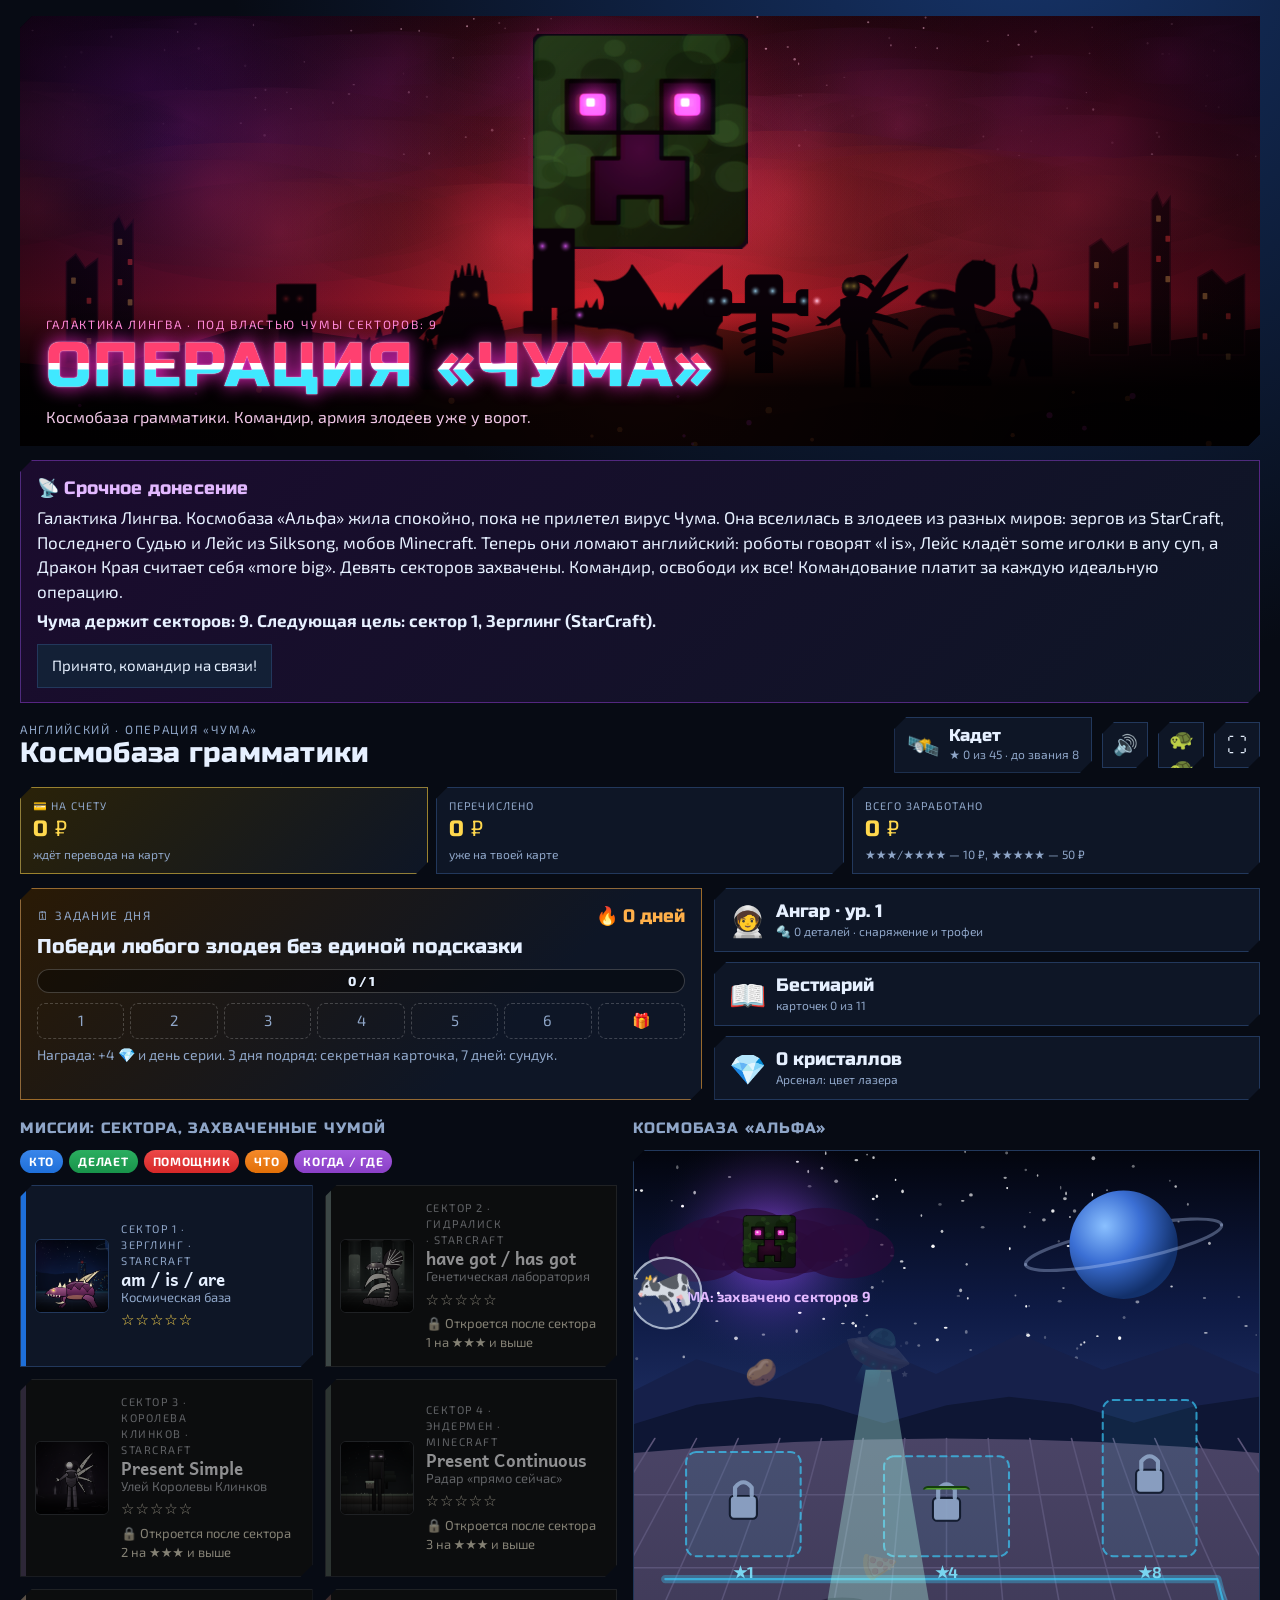
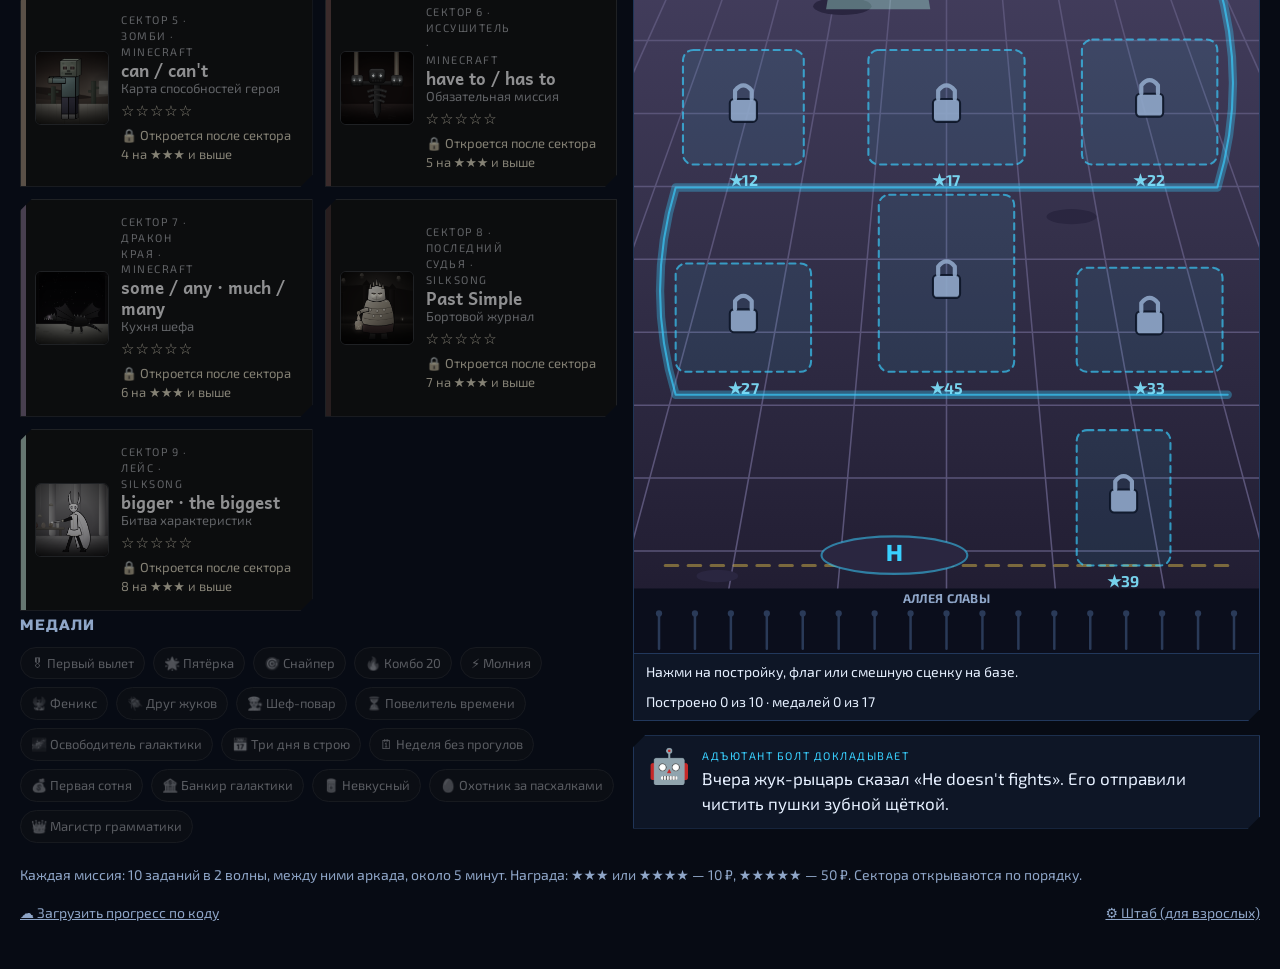
==== index.html @ 80a986c4 "Матерь мхов: босс перерисован по рисунку Михаила Co-Authored-By: Claude Opus 5.5 <noreply@anthropic." ====
<!doctype html>
<meta charset="utf-8">
<meta name="viewport" content="width=device-width,initial-scale=1">
<title>Космобаза грамматики</title>
<meta name="claude:viewport-fit-sides" content="cover">
<link rel="preconnect" href="https://fonts.googleapis.com">
<link rel="stylesheet" href="https://fonts.googleapis.com/css2?family=Andika:wght@400;700&family=Russo+One&family=Exo+2:wght@400;600;700;800&display=swap">
<style>
/* Космобаза: тёмный HUD. Карта базы и секторов → брифинг босса → бой из 3 волн → итог. Штаб родителя под кодом. */
:root{
  --who:#1E6FD9; --do:#18934A; --help:#D62828; --what:#E26F07; --when:#8A3FC7;
  --who-d:#13489A; --do-d:#0E6331; --help-d:#961B1B; --what-d:#9C4C05; --when-d:#5E2A8A;
  --bg:#070B14; --panel:#0E1626; --panel2:#132036; --line:#22385C; --fg:#E6F0FF; --muted:#8FA6C8; --accent:#39D0FF; --accent-ink:#04121C;
  --gold:#FFD84D; --ok:#34D27B; --bad:#FF6B6B; --glitch:#B04BFF;
  --display:"Russo One","Exo 2",system-ui,sans-serif; --body:"Exo 2",system-ui,sans-serif; --en:"Andika","Exo 2",system-ui,sans-serif;
  color-scheme:dark;
}
html,body{height:100%}
body{margin:0;color:var(--fg);font-family:var(--body);font-size:17px;line-height:1.45;-webkit-tap-highlight-color:transparent;
  background:radial-gradient(1px 1px at 12% 18%,#ffffff88 50%,transparent 51%),radial-gradient(1px 1px at 72% 8%,#ffffff66 50%,transparent 51%),radial-gradient(1.5px 1.5px at 40% 62%,#9EC1FF77 50%,transparent 51%),radial-gradient(1px 1px at 88% 44%,#ffffff55 50%,transparent 51%),radial-gradient(1px 1px at 22% 86%,#ffffff55 50%,transparent 51%),radial-gradient(ellipse at 80% -10%,#16346A 0%,transparent 55%),var(--bg);background-attachment:fixed}
.wrap{max-width:1240px;margin:0 auto;padding-left:max(16px,env(safe-area-inset-left,0px));padding-right:max(16px,env(safe-area-inset-right,0px));padding-block:16px 40px}
button{font:inherit;color:inherit;cursor:pointer;border:0;background:none;touch-action:manipulation;-webkit-user-select:none;user-select:none}
button:focus-visible{outline:3px solid var(--accent);outline-offset:2px}
h1,h2,h3{font-family:var(--display);font-weight:400;margin:0;text-wrap:balance;letter-spacing:.01em}
.cut{clip-path:polygon(12px 0,100% 0,100% calc(100% - 12px),calc(100% - 12px) 100%,0 100%,0 12px)}
.eyebrow{font-size:12px;letter-spacing:.14em;text-transform:uppercase;color:var(--muted)}
.joke{color:var(--muted);font-size:15px}

/* шапка */
.top{display:flex;align-items:center;gap:10px;flex-wrap:wrap;margin-bottom:14px}
.top .brand{flex:1 1 240px;min-width:0}
.top h1{font-size:28px;line-height:1.1}
.chip{display:flex;align-items:center;gap:10px;padding:8px 12px;border:1px solid var(--line);background:var(--panel)}
.chip b{font-family:var(--display);font-weight:400;font-size:17px;display:block;line-height:1.15}
.chip small{color:var(--muted);font-size:12px;display:block}
.sound{width:46px;height:46px;border:1px solid var(--line);background:var(--panel);font-size:20px}
.wallet{display:grid;grid-template-columns:repeat(3,1fr);gap:8px;margin-bottom:14px}
.wallet>div{padding:10px 12px;border:1px solid var(--line);background:var(--panel)}
.wallet .lbl{font-size:11px;letter-spacing:.1em;text-transform:uppercase;color:var(--muted)}
.wallet .val{font-family:var(--display);font-size:22px;color:var(--gold);font-variant-numeric:tabular-nums}
.wallet .main{border-color:#FFD84D88;background:linear-gradient(135deg,#2A2208,#0E1626)}
.wallet .sub{font-size:12px;color:var(--muted)}

/* база */
.basebox{border:1px solid var(--line);background:#050912;overflow:hidden;position:relative}
.basebox svg{display:block;width:100%;height:auto}
.basecap{display:flex;justify-content:space-between;gap:10px;flex-wrap:wrap;padding:8px 12px;border-top:1px solid var(--line);font-size:14px;background:var(--panel)}
.basecap b{color:var(--accent);font-weight:700}
svg .bld{cursor:pointer}
svg .bld:hover .body{filter:brightness(1.25)}
.adj{display:flex;gap:12px;align-items:flex-start;margin:14px 0;padding:12px 14px;background:var(--panel);border:1px solid var(--line)}
.adj .bot{font-size:34px;line-height:1;flex:none}
.adj .who{font-size:11px;letter-spacing:.14em;text-transform:uppercase;color:var(--accent)}
.adj p{margin:2px 0 0}
.story{margin:14px 0;padding:14px 16px;border:1px solid #B04BFF66;background:linear-gradient(135deg,#1B0B2E,#0E1626)}
.story h3{font-size:18px;color:#E2B8FF;margin-bottom:4px}
.story p{margin:4px 0}
.sec-h{font-family:var(--display);font-size:15px;letter-spacing:.06em;margin:20px 0 10px;color:var(--muted);text-transform:uppercase}
.legend{display:flex;flex-wrap:wrap;gap:6px;margin:0 0 12px}
.legend span{font-size:12px;font-weight:700;letter-spacing:.06em;color:#fff;padding:3px 9px;border-radius:999px}

/* сектора */
.grid{display:grid;grid-template-columns:repeat(auto-fill,minmax(240px,1fr));gap:12px}
.tile{position:relative;text-align:left;display:flex;gap:12px;align-items:center;padding:14px;background:var(--panel);border:1px solid var(--line);min-height:96px;transition:transform .15s;overflow:hidden}
.tile:hover{transform:translateY(-2px)}
.tile::before{content:"";position:absolute;inset:0 auto 0 0;width:5px;background:var(--g)}
.tile .boss{font-size:38px;width:52px;text-align:center;flex:none;position:relative}
.tile.free .boss{filter:grayscale(1);opacity:.45}
.tile.free .boss::after{content:"✔";position:absolute;right:0;bottom:-4px;font-size:18px;color:var(--ok);filter:none}
.tile .tx{min-width:0;flex:1}
.tile .nn,.tile .tt,.tile .ts,.tile .st{display:block}
.tile .nn{font-size:11px;letter-spacing:.14em;color:var(--muted);text-transform:uppercase;padding-right:96px}
.tile .tt{font-family:var(--en);font-weight:700;font-size:17px;line-height:1.2}
.tile .ts{font-size:13px;color:var(--muted);line-height:1.25}
.tile .st{font-size:15px;letter-spacing:1px;margin-top:4px;color:var(--gold)}
.tile .now{position:absolute;top:8px;right:10px;font-size:10px;font-weight:700;letter-spacing:.08em;text-transform:uppercase;background:var(--accent);color:var(--accent-ink);padding:2px 7px;border-radius:999px}
.medals{display:flex;flex-wrap:wrap;gap:8px}
.med{display:flex;gap:6px;align-items:center;padding:6px 10px;border:1px solid var(--line);background:var(--panel);border-radius:999px;font-size:13px}
.med.off{opacity:.35;filter:grayscale(1)}
.foot{margin-top:22px;display:flex;justify-content:space-between;gap:12px;flex-wrap:wrap;color:var(--muted);font-size:14px}
.link{text-decoration:underline;color:var(--muted);padding:6px 0}

/* общие панели */
.panel{background:var(--panel);border:1px solid var(--line);padding:18px}
.bar{display:flex;align-items:center;gap:10px;margin-bottom:12px;flex-wrap:wrap}
.back{padding:8px 12px;border:1px solid var(--line);background:var(--panel);font-size:15px}
.big{display:block;width:100%;margin-top:16px;padding:16px;font-family:var(--display);font-size:22px;background:var(--accent);color:var(--accent-ink)}
.big.ghost{background:transparent;color:var(--fg);border:1px solid var(--line);font-size:18px;padding:12px}
.row{display:flex;gap:10px;flex-wrap:wrap;margin-top:12px;align-items:center}
.row .big{flex:1;min-width:140px}
.say{padding:10px 14px;border:1px solid var(--line);background:var(--panel2);font-size:15px}
.box{border-left:4px solid var(--accent);padding:8px 12px;margin:10px 0;background:#39D0FF12}
.box.trap{border-color:var(--help);background:#D6282818}
.box.gold{border-color:var(--gold);background:#FFD84D12}
.formula{display:flex;flex-wrap:wrap;gap:6px;align-items:center;margin:12px 0}
.formula .plus{color:var(--muted);font-weight:700}
.rules{display:grid;grid-template-columns:repeat(auto-fit,minmax(170px,1fr));gap:8px;margin-top:10px}
.rules div{padding:10px;border:1px solid var(--line);background:var(--panel2);font-size:14px}
.rules b{display:block;font-family:var(--display);font-weight:400;font-size:18px;color:var(--gold)}

/* бой */
.arena{position:relative;padding:14px 16px;background:var(--g);overflow:hidden;margin-bottom:10px}
.arena::after{content:"";position:absolute;inset:0;background:repeating-linear-gradient(0deg,#ffffff08 0 2px,transparent 2px 5px);pointer-events:none}
.arena .in{position:relative;display:flex;gap:14px;align-items:center;z-index:1}
.bossface{font-size:58px;line-height:1;animation:float 3s ease-in-out infinite;flex:none;position:relative}
@keyframes float{50%{transform:translateY(-6px)}}
.bossface.hit{animation:hit .45s}
@keyframes hit{0%{transform:none;filter:none}20%{transform:translateX(-10px) rotate(-8deg);filter:brightness(3) saturate(0)}50%{transform:translateX(8px) rotate(6deg)}100%{transform:none}}
.dmg{position:absolute;left:40px;top:-6px;font-family:var(--display);color:var(--gold);font-size:24px;animation:up .8s forwards;pointer-events:none;text-shadow:0 2px 0 #000}
@keyframes up{to{transform:translateY(-40px);opacity:0}}
.bossinfo{flex:1;min-width:0;color:#fff}
.bossinfo .nm{font-family:var(--display);font-size:20px;line-height:1.1}
.hp{height:14px;background:#00000066;border:1px solid #ffffff44;margin-top:6px;position:relative}
.hp i{position:absolute;inset:0 auto 0 0;background:linear-gradient(90deg,#FF4D4D,#FF9A3D);transition:width .4s}
.hp span{position:absolute;right:6px;top:-1px;font-size:11px;font-weight:700}
.hud{display:grid;grid-template-columns:repeat(4,1fr);gap:8px;margin-bottom:10px}
.hud div{padding:8px 10px;border:1px solid var(--line);background:var(--panel);font-size:12px;color:var(--muted);min-width:0}
.hud b{display:block;font-family:var(--display);font-weight:400;font-size:17px;color:var(--fg);white-space:nowrap;font-variant-numeric:tabular-nums}
.hud .stars b{color:var(--gold);letter-spacing:1px}
.hud .tm.late b{color:var(--muted)}
.tbar{height:4px;background:var(--line);margin-top:4px}.tbar i{display:block;height:100%;background:var(--accent)}
.hud .tm.late .tbar i{background:var(--muted)}
.combo{color:var(--gold)!important}
.ttype{display:inline-flex;align-items:center;gap:8px;font-size:13px;font-weight:700;letter-spacing:.08em;text-transform:uppercase;padding:5px 12px;border-radius:999px;margin-bottom:10px;color:#fff;background:var(--panel2);border:1px solid var(--line)}
.ttype.k-build{background:#1E6FD922;border-color:#1E6FD9}.ttype.k-choose{background:#E26F0722;border-color:#E26F07}.ttype.k-err{background:#D6282822;border-color:#D62828}.ttype.k-listen{background:#8A3FC722;border-color:#8A3FC7}
.ru{font-size:21px;font-weight:600;margin-bottom:14px}
.wave{float:right;font-size:12px;color:var(--muted);letter-spacing:.08em;text-transform:uppercase}

.blk{font-family:var(--en);font-weight:700;font-size:22px;line-height:1.1;color:#fff;padding:12px 16px 13px;border-radius:10px;min-height:52px;transition:transform .1s,box-shadow .1s,opacity .2s;text-shadow:0 1px 0 #0004}
.blk.small{font-size:15px;padding:6px 10px;min-height:0;border-radius:8px}
.r-w{background:linear-gradient(180deg,#3A86EA,var(--who));box-shadow:0 5px 0 var(--who-d)}
.r-d{background:linear-gradient(180deg,#2BAE60,var(--do));box-shadow:0 5px 0 var(--do-d)}
.r-h{background:linear-gradient(180deg,#EC4848,var(--help));box-shadow:0 5px 0 var(--help-d)}
.r-t{background:linear-gradient(180deg,#F48A2A,var(--what));box-shadow:0 5px 0 var(--what-d)}
.r-n{background:linear-gradient(180deg,#A35BDD,var(--when));box-shadow:0 5px 0 var(--when-d)}
.blk.small{box-shadow:none}
button.blk:active{transform:translateY(4px);box-shadow:0 1px 0 #0006}
.slots{display:flex;flex-wrap:wrap;gap:10px;min-height:70px;padding:12px;border:2px dashed var(--line);border-radius:12px;margin-bottom:16px;align-items:center;background:#00000033}
.slot{min-width:72px;min-height:52px;border:2px dashed;border-radius:10px;display:flex;align-items:center;justify-content:center;font-size:11px;font-weight:700;letter-spacing:.08em;opacity:.9}
.slot.s-w{border-color:var(--who);color:#7FB0F5}.slot.s-d{border-color:var(--do);color:#6FDC9A}.slot.s-h{border-color:var(--help);color:#F58A8A}.slot.s-t{border-color:var(--what);color:#F7B067}.slot.s-n{border-color:var(--when);color:#C79AF0}
.slot.s-plain{border-color:var(--line);color:var(--muted)}
.pool{display:flex;flex-wrap:wrap;gap:12px}
.used{opacity:.12;pointer-events:none}
.shake{animation:sh .35s}
@keyframes sh{20%,60%{transform:translateX(-6px)}40%,80%{transform:translateX(6px)}}
.glow{outline:4px solid var(--gold);outline-offset:3px;animation:pl 1s infinite}
@keyframes pl{50%{outline-offset:7px}}
.sent{font-family:var(--en);font-size:26px;font-weight:700;line-height:1.4;margin:6px 0 16px;padding:14px 16px;background:#00000040;border:1px solid var(--line);border-radius:12px}
.gap{display:inline-block;min-width:84px;border-bottom:4px solid var(--gold);text-align:center;color:var(--gold)}
.opts{display:grid;grid-template-columns:repeat(3,minmax(0,1fr));gap:10px}
.opts.wide{grid-template-columns:1fr}
@media (min-width:760px){.opts.wide{grid-template-columns:repeat(2,minmax(0,1fr))}}
@media (max-width:520px){.opts{grid-template-columns:repeat(2,minmax(0,1fr))}}
.opt{font-family:var(--en);font-size:22px;font-weight:700;padding:16px 12px;border:2px solid var(--line);border-radius:12px;background:linear-gradient(180deg,#1A2A46,#122038);box-shadow:0 4px 0 #0A1426;text-align:center}
.opts.wide .opt{font-size:18px;text-align:left}
.opt:active{transform:translateY(3px);box-shadow:0 1px 0 #0A1426}
.opt.no{opacity:.3;text-decoration:line-through}
.opt.yes,.tok.yes{background:var(--ok);border-color:var(--ok);color:#06210F;box-shadow:0 4px 0 #0E6331}
.toks{display:flex;flex-wrap:wrap;gap:10px;padding:14px;background:#00000040;border:1px solid var(--line);border-radius:12px}
.tok{font-family:var(--en);font-size:23px;font-weight:700;padding:12px 14px;border:2px solid var(--line);border-radius:10px;background:linear-gradient(180deg,#1A2A46,#122038);box-shadow:0 4px 0 #0A1426}
.tok.fine{border-color:var(--ok);color:var(--ok)}
.radio{display:flex;align-items:center;justify-content:center;gap:12px;margin:4px 0 16px}
.radio button{font-size:44px;width:96px;height:96px;border-radius:50%;background:radial-gradient(circle,#8A3FC7,#3A1660);box-shadow:0 0 0 6px #8A3FC744,0 0 30px #8A3FC7;animation:ping 1.6s infinite}
@keyframes ping{50%{box-shadow:0 0 0 14px #8A3FC722,0 0 40px #8A3FC7}}
.hint{min-height:28px;margin-top:14px;font-size:17px}
.hint .h{display:flex;gap:8px;padding:10px 12px;background:#D6282818;border:1px solid #D6282866;border-radius:10px}
.hint .g{padding:10px 12px;background:#34D27B1C;border:1px solid #34D27B77;border-radius:10px}
.hint .g .en{font-family:var(--en);font-weight:700;font-size:20px}
.flash{position:fixed;inset:0;pointer-events:none;background:radial-gradient(circle,#39D0FF55,transparent 60%);animation:fl .4s forwards;z-index:5}
@keyframes fl{to{opacity:0}}

/* итог */
.result{text-align:center}
.result .stars{font-size:50px;letter-spacing:4px;margin:6px 0;color:var(--gold)}
.result .stars span{display:inline-block;animation:pop .45s backwards}
.result .stars span:nth-child(2){animation-delay:.15s}.result .stars span:nth-child(3){animation-delay:.3s}.result .stars span:nth-child(4){animation-delay:.45s}.result .stars span:nth-child(5){animation-delay:.6s}
@keyframes pop{from{transform:scale(0)}70%{transform:scale(1.3)}}
.result h2{font-size:28px}
.stats{display:flex;justify-content:center;gap:10px;flex-wrap:wrap;margin:10px 0}
.stats div{padding:8px 14px;border:1px solid var(--line);background:var(--panel2);font-size:14px}
.stats b{display:block;font-family:var(--display);font-weight:400;font-size:20px}
.pay{margin:14px auto;max-width:460px;padding:14px;border:2px solid var(--gold);background:#FFD84D14;font-size:17px}
.pay b{font-family:var(--display);font-weight:400;font-size:32px;color:var(--gold);display:block}
.pay.off{border-color:var(--line);background:none;font-size:15px;color:var(--muted)}
.coin{display:inline-block;animation:spin 1s 2}
@keyframes spin{to{transform:rotateY(360deg)}}
.newm{margin:8px auto;max-width:460px;text-align:left}
.breakscr{text-align:center}
.breakscr .em{font-size:70px;margin:8px 0}

/* штаб */
.pin{max-width:320px;margin:0 auto;text-align:center}
.pin .disp{font-family:var(--display);font-size:34px;letter-spacing:14px;margin:14px 0;min-height:44px}
.pad{display:grid;grid-template-columns:repeat(3,1fr);gap:10px}
.pad button{font-family:var(--display);font-size:24px;padding:14px 0;border:1px solid var(--line);background:var(--panel2)}
.tbl{overflow-x:auto}
table{border-collapse:collapse;width:100%;font-size:15px;font-variant-numeric:tabular-nums}
th,td{padding:8px 6px;border-bottom:1px solid var(--line);text-align:left;vertical-align:top}
th{font-size:12px;letter-spacing:.08em;text-transform:uppercase;color:var(--muted);font-weight:600}
.pr h3{font-size:19px;margin:20px 0 8px}
.pr p{margin:6px 0;color:var(--muted)}
.err li{margin:6px 0}
.err .en{font-family:var(--en);font-weight:700}
.warn{color:var(--bad)}
.cfg{display:grid;grid-template-columns:1fr auto;gap:8px 12px;align-items:center;max-width:480px}
.cfg input{width:90px;font:inherit;padding:6px 8px;background:var(--bg);color:var(--fg);border:1px solid var(--line)}
.paybtn{padding:12px 16px;background:var(--gold);color:#241B00;font-weight:800}
.title{position:relative;height:clamp(230px,36vw,430px);margin-bottom:14px;overflow:hidden;background:#05000A}
.title canvas{position:absolute;inset:0;width:100%;height:100%;display:block}
.tov{position:absolute;left:0;right:0;bottom:0;padding:16px max(16px,2vw) 18px;background:linear-gradient(transparent,#000d 60%)}
.glt{font-size:clamp(30px,5.4vw,62px);color:#fff;position:relative;text-shadow:0 0 18px #FF2BD6,0 0 2px #fff;letter-spacing:.04em;line-height:1.05}
.glt::before,.glt::after{content:attr(data-t);position:absolute;left:0;top:0;width:100%;overflow:hidden;text-shadow:none}
.glt::before{color:#FF0040;clip-path:inset(0 0 55% 0);animation:g1 2.6s infinite steps(1);opacity:.75}
.glt::after{color:#00E0FF;clip-path:inset(55% 0 0 0);animation:g2 3.1s infinite steps(1);opacity:.75}
@keyframes g1{0%,86%{transform:translate(-2px,0)}88%{transform:translate(-9px,-2px)}92%{transform:translate(6px,1px)}96%{transform:translate(-3px,0)}}
@keyframes g2{0%,83%{transform:translate(2px,0)}86%{transform:translate(10px,2px)}90%{transform:translate(-7px,0)}}
.tov p{margin:6px 0 0;color:#F2C8E8;font-size:16px}
.tov .eyebrow{color:#FF8AD8}
.fs{width:46px;height:46px;border:1px solid var(--line);background:var(--panel);font-size:20px}
.rule{margin:12px 0 4px;padding:12px 14px;background:#0F1E38;border:1px solid #2E5A8C;border-left:4px solid var(--gold);font-size:16px;line-height:1.45}
.rule .rh{font-family:var(--display);color:var(--gold);font-size:15px;letter-spacing:.04em;margin-bottom:4px}
.ru2{margin-top:6px;font-size:18px;color:#BFE3FF}
.rule2{margin:12px 0 4px}
.rule2 .formula{margin:0 0 8px}
.rule2 .box{margin:6px 0}
.rule .rt{margin-top:6px;font-size:15px;opacity:.9}
.tile.lock{filter:grayscale(.85) brightness(.6);cursor:not-allowed}
.tile.done5{cursor:default;outline:2px solid var(--gold)}
.tile .lk{display:block;margin-top:4px;font-size:13px;color:var(--gold)}
.basecv{display:block;width:100%;aspect-ratio:6/10;height:auto;cursor:pointer}
@media (min-width:1000px){.basecv{aspect-ratio:auto;height:900px}}
.homecols{display:grid;gap:16px}
.colL,.colR{min-width:0}
.colR .sec-h,.colL .sec-h{margin-top:4px}
.pic{display:flex;gap:10px 18px;justify-content:center;align-items:center;flex-wrap:wrap;padding:14px 12px;margin:0 0 14px;border-radius:14px;background:radial-gradient(ellipse at 50% 30%,#1E3A66,#0B1426 75%);border:1px solid var(--line);font-family:"Segoe UI Emoji","Noto Color Emoji","Apple Color Emoji",sans-serif;line-height:1;min-height:76px}
.pic .it{position:relative;font-size:56px;display:inline-flex;gap:2px;filter:drop-shadow(0 4px 6px #0008)}
.pic .it.pl{font-size:38px}
.pic .it.tm{font-size:34px;opacity:.9;padding:6px 10px;border-radius:12px;background:#ffffff14}
.pic .it.no::after{content:"";position:absolute;inset:-6px;background:linear-gradient(45deg,transparent 44%,#FF3B3B 44%,#FF3B3B 56%,transparent 56%),linear-gradient(-45deg,transparent 44%,#FF3B3B 44%,#FF3B3B 56%,transparent 56%);border-radius:8px;opacity:.9}
.pic .q{font-size:44px;color:var(--gold)}
.egg{background:none!important;border:0!important;box-shadow:none!important;min-height:0;width:auto;position:absolute;z-index:6;font-size:26px;line-height:1;padding:4px;opacity:.6;transition:transform .2s,opacity .2s;animation:wob 3s ease-in-out infinite;font-family:"Segoe UI Emoji","Noto Color Emoji",sans-serif}
.egg:hover{opacity:1;transform:scale(1.3)}
@keyframes wob{50%{transform:rotate(12deg) translateY(-3px)}}
.view{position:relative}
#toast{position:fixed;left:50%;bottom:18px;transform:translateX(-50%) translateY(200px);visibility:hidden;max-width:min(560px,calc(100% - 32px));z-index:20;padding:12px 16px;background:#16233C;border:2px solid var(--gold);color:var(--fg);font-size:16px;transition:transform .3s;box-shadow:0 10px 30px #000a}
#toast.on{transform:translateX(-50%) translateY(0);visibility:visible}
.tile img.boss{width:72px;height:72px;flex:none;border:1px solid var(--line);background:#000;border-radius:6px}
.tile.free img.boss{filter:grayscale(1) brightness(.55)}
.battle{display:grid;gap:12px}
.scene{min-width:0}
.stage{position:relative;height:clamp(250px,46vh,400px);overflow:hidden;background:#000}
.stage canvas{position:absolute;inset:0;width:100%;height:100%;display:block}
.bosshud{position:absolute;left:12px;top:10px;width:min(46%,340px);color:#fff;z-index:2;text-shadow:0 1px 3px #000}
.bosshud .eyebrow{color:#ffffffbb}
.bstage{margin-bottom:12px}
@media (min-width:1000px){.battle{grid-template-columns:minmax(0,1.1fr) minmax(0,1fr);align-items:start}.scene{position:sticky;top:12px}.stage{height:min(66vh,580px)}.bstage{height:min(48vh,440px)}.homecols{grid-template-columns:minmax(0,1fr) minmax(0,1.05fr);align-items:start}.colL .grid{grid-template-columns:repeat(2,1fr)}}
kbd{display:none}
@media (hover:hover) and (pointer:fine){kbd{display:inline-block;font:700 11px/1 var(--body);color:#ffffffaa;border:1px solid #ffffff55;border-radius:4px;padding:2px 4px;margin-right:8px;vertical-align:middle;text-shadow:none}}
@media (max-width:520px){.top h1{font-size:23px}.sent{font-size:22px}.blk{font-size:20px;padding:10px 13px 11px}.hud{grid-template-columns:repeat(2,1fr)}.wallet .val{font-size:18px}.wallet>div{padding:8px}.bossface{font-size:46px}.result .stars{font-size:40px}}
[hidden]{display:none!important}
/* ===== v6 ===== */
.hq{display:grid;gap:12px;margin-bottom:14px}
@media (min-width:860px){.hq{grid-template-columns:minmax(0,1.25fr) minmax(0,1fr)}}
.dq{padding:14px 16px;background:linear-gradient(135deg,#2A1A05,#0E1626 70%);border:1px solid #FFB04A88}
.dq.dn{background:linear-gradient(135deg,#0B3A22,#0E1626 70%);border-color:#34D27B88}
.dq-h{display:flex;justify-content:space-between;align-items:center;gap:10px}
.streak{font-family:var(--display);color:#FFB04A;font-size:18px}
.dq-t{font-family:var(--display);font-size:20px;line-height:1.2;margin:6px 0 10px}
.dq-bar{position:relative;height:22px;background:#00000066;border:1px solid #ffffff33;border-radius:999px;overflow:hidden}
.dq-bar i{position:absolute;inset:0 auto 0 0;background:linear-gradient(90deg,#FF9A3D,#FFD84D);transition:width .4s}
.dq-bar span{position:absolute;inset:0;display:flex;align-items:center;justify-content:center;font-weight:800;font-size:13px;text-shadow:0 1px 2px #000}
.dq-track{display:flex;gap:6px;margin:10px 0 6px}
.dc{flex:1;min-width:0;height:34px;display:flex;align-items:center;justify-content:center;border:1px dashed #ffffff33;border-radius:8px;font-size:15px;color:var(--muted)}
.dc.on{border:1px solid #FFB04A;background:#FFB04A22;font-size:18px}
.dq-r{font-size:14px;color:var(--muted)}
.chestb{background:linear-gradient(180deg,#FFD84D,#E09A00);color:#2A1A00;animation:pl 1s infinite;outline:3px solid #FFD84D55}
.hq-btns{display:grid;gap:10px;grid-template-columns:repeat(2,minmax(0,1fr))}
@media (min-width:860px){.hq-btns{grid-template-columns:1fr}}
.hqb{display:grid;grid-template-columns:auto 1fr;grid-template-rows:auto auto;column-gap:10px;align-items:center;text-align:left;padding:12px 14px;background:var(--panel);border:1px solid var(--line);min-height:64px;transition:transform .15s}
.hqb:hover{transform:translateY(-2px);border-color:var(--accent)}
.hqb .ic{grid-row:span 2;font-size:30px;line-height:1}
.hqb b{font-family:var(--display);font-weight:400;font-size:18px;line-height:1.1}
.hqb small{color:var(--muted);font-size:12px;line-height:1.2}
@media (max-width:620px){.hq-btns{grid-template-columns:1fr}}
/* разъёмы */
.cnpool{gap:14px 20px}
.blk.cn{position:relative}
.blk.hasL{padding-left:30px}
.blk.hasR{padding-right:20px;margin-right:8px}
.blk .plug{position:absolute;right:-13px;top:50%;width:20px;height:20px;margin-top:-10px;filter:drop-shadow(0 2px 0 #0007);pointer-events:none}
.blk .sock{position:absolute;left:6px;top:50%;width:18px;height:18px;margin-top:-9px;pointer-events:none}
.blk .plug svg,.blk .sock svg{width:100%;height:100%;display:block}
.blk .plug svg{fill:#FFE27A;stroke:#3A2A00;stroke-width:1.3}
.blk .sock svg{fill:#0000009c;stroke:#FFE27A;stroke-width:1.3;stroke-dasharray:2 1.5}
.blk .plug.nope svg{animation:nope .6s}
@keyframes nope{0%,100%{fill:inherit}30%,70%{fill:#FF3030;transform:scale(1.35)}}
.bounce{animation:bnc .52s cubic-bezier(.3,1.6,.5,1)}
@keyframes bnc{0%{transform:none}30%{transform:translateY(-34px) rotate(-8deg) scale(1.06)}55%{transform:translateY(8px) rotate(5deg)}75%{transform:translateY(-6px) rotate(-2deg)}100%{transform:none}}
.shp{width:1.1em;height:1.1em;vertical-align:-.18em;fill:#FFD84D;stroke:#0008;stroke-width:.8}
.shp.sb{width:1.35em;height:1.35em;vertical-align:-.3em}
.shp.oS{width:20px;height:20px;margin-right:8px;fill:#CFE6FF}
.shp.gapS{width:28px;height:28px;vertical-align:-.15em;fill:none;stroke:#FFD84D;stroke-width:1.4;stroke-dasharray:2 1.6}
.cnleg{display:flex;flex-wrap:wrap;gap:6px 14px;border-color:var(--gold);background:#FFD84D10}
.cnleg span{white-space:nowrap}
.cnhint{margin:-6px 0 14px;font-size:16px;color:#FFE79A}
.slots .placed{box-shadow:none}
/* злодей и сценки */
.villain{display:flex;gap:12px;align-items:center;padding:12px 14px;margin:0 0 14px;background:linear-gradient(135deg,#2A0A18,#120A1E);border:1px solid #FF3B6B66}
.villain img{width:76px;height:76px;flex:none;border-radius:10px;border:1px solid #FF3B6B88}
.villain .vq{font-family:var(--en);font-weight:700;font-size:24px;line-height:1.3;color:#FFD6E0}
.villain .vq span{opacity:.25;transition:opacity .2s,color .2s}
.villain .vq span.on{opacity:1;color:#fff}
.tok.badw{background:#5A0A14;border-color:#FF4D4D;color:#FFB3B3;text-decoration:line-through}
.ttype.k-fix{background:#FF3B6B22;border-color:#FF3B6B}.ttype.k-time{background:#39D0FF22;border-color:#39D0FF}.ttype.k-scene{background:#FFD84D22;border-color:#FFD84D}
.scn,.tscene{position:relative;height:clamp(150px,26vh,230px);margin:0 0 14px;border-radius:14px;overflow:hidden;background:radial-gradient(ellipse at 50% 120%,#1E3A66,#0B1426 70%);border:1px solid var(--line);cursor:pointer;font-family:"Segoe UI Emoji","Noto Color Emoji","Apple Color Emoji",sans-serif}
.actors{position:absolute;inset:0;display:flex;align-items:center;justify-content:center;gap:clamp(10px,4vw,40px);padding:0 16px}
.act{position:relative;font-size:clamp(46px,9vw,84px);line-height:1;filter:drop-shadow(0 6px 8px #000a);animation:aIn .5s backwards}
.act .zz{position:absolute;right:-18px;top:-22px;font-size:.45em;animation:zz 1.6s infinite}
@keyframes zz{0%{transform:translate(0,0);opacity:0}30%{opacity:1}100%{transform:translate(14px,-26px);opacity:0}}
@keyframes aIn{from{transform:scale(0) rotate(-20deg);opacity:0}}
.a-in{animation:aIn .5s backwards}
.a-fly{animation:aIn .5s backwards,aFly 2.4s .5s ease-in-out infinite}@keyframes aFly{50%{transform:translate(30px,-34px) rotate(-12deg)}}
.a-run{animation:aIn .5s backwards,aRun 1.6s .5s ease-in-out infinite}@keyframes aRun{0%,100%{transform:translateX(-40px) scaleX(1)}49%{transform:translateX(40px) scaleX(1)}50%{transform:translateX(40px) scaleX(-1)}99%{transform:translateX(-40px) scaleX(-1)}}
.a-swim{animation:aIn .5s backwards,aSwim 1.8s .5s ease-in-out infinite}@keyframes aSwim{25%{transform:translate(12px,8px) rotate(8deg)}75%{transform:translate(-12px,-6px) rotate(-8deg)}}
.a-jump{animation:aIn .5s backwards,aJump .8s .5s cubic-bezier(.3,0,.7,1) infinite}@keyframes aJump{50%{transform:translateY(-46px)}}
.a-dance{animation:aIn .5s backwards,aDance .9s .5s ease-in-out infinite}@keyframes aDance{25%{transform:rotate(-18deg) translateY(-6px)}75%{transform:rotate(18deg) translateY(-6px)}}
.a-eat{animation:aIn .5s backwards,aEat .5s .5s ease-in-out infinite}@keyframes aEat{50%{transform:scale(1.18,.86)}}
.a-sleep{animation:aIn .5s backwards,aSleep 3s .5s ease-in-out infinite;transform-origin:50% 90%}@keyframes aSleep{50%{transform:rotate(-16deg)}}
.a-work{animation:aIn .5s backwards,aWork .4s .5s ease-in-out infinite}@keyframes aWork{50%{transform:rotate(-10deg) translateY(-4px)}}
.a-sing{animation:aIn .5s backwards,aDance 1.4s .5s ease-in-out infinite}
.a-fight{animation:aIn .5s backwards,aFight .9s .5s ease-in-out infinite}@keyframes aFight{40%{transform:translateX(26px) rotate(10deg)}55%{transform:translateX(-4px)}}
.a-bob{animation:aIn .5s backwards,float 2.2s .5s ease-in-out infinite}
.a-grow{animation:aIn .5s backwards,aGrow 2.6s .6s ease-in-out infinite}@keyframes aGrow{50%{transform:scale(1.5)}}
.a-shrink{animation:aIn .5s backwards,aShrink 2.6s .6s ease-in-out infinite}@keyframes aShrink{50%{transform:scale(.6)}}
.a-no{font-size:clamp(34px,6vw,56px);animation:aIn .4s 1.6s backwards}
.a-q{font-size:clamp(34px,6vw,56px);animation:aIn .4s .9s backwards,float 1.4s 1.3s infinite}
.tm2{position:absolute;right:12px;top:10px;font-size:34px;padding:6px 10px;border-radius:12px;background:#ffffff14}
/* ползунок времени */
.tscene{cursor:default}
.tscene.t-0{filter:sepia(.75) saturate(.8) brightness(.9)}
.tscene.t-0 .act{animation-play-state:paused}
.tscene.t-2 .actors{gap:clamp(6px,2vw,20px)}
.tscene.t-2::after{content:"📅 📅 📅";position:absolute;left:12px;bottom:10px;font-size:22px;letter-spacing:6px;opacity:.85}
.tbadge{position:absolute;right:12px;top:10px;font:700 15px/1 var(--body);padding:7px 11px;border-radius:999px;background:#000a;border:1px solid #ffffff44;color:#fff}
.t-1 .tbadge{background:#C8102E;border-color:#FF6B6B;animation:pl 1s infinite}
.tsent .tv{display:inline-block;padding:0 8px;border-radius:8px;background:#39D0FF22;border-bottom:4px solid var(--accent);color:#BFF0FF}
.tsig{color:var(--gold)}
.tslider{margin:4px 0 6px}
.tslider input{width:100%;accent-color:var(--accent);height:34px}
.tlabels{display:grid;grid-template-columns:repeat(3,1fr);gap:8px}
.tlabels button{padding:12px 6px;border:2px solid var(--line);border-radius:12px;background:var(--panel2);font-size:16px;font-weight:700}
.tlabels button.on{border-color:var(--accent);background:#39D0FF26;color:#fff}
/* аркада */
.arc-top{display:flex;justify-content:space-between;align-items:center;gap:10px;flex-wrap:wrap;margin-bottom:8px}
.arc-hud{display:flex;gap:16px;font-size:15px;color:var(--muted)}
.arc-hud b{font-family:var(--display);font-weight:400;font-size:22px;color:var(--gold)}
.arcbar{height:8px;background:var(--line);margin-bottom:10px;border-radius:999px;overflow:hidden}
.arcbar i{display:block;height:100%;width:100%;background:linear-gradient(90deg,#FF6B6B,#FFD84D,#39D0FF)}
.arcstage{position:relative;height:clamp(340px,66vh,660px);background:#000;overflow:hidden}
.arcstage canvas{position:absolute;inset:0;width:100%;height:100%;display:block;touch-action:none}
.arc-ov{position:absolute;inset:0;display:flex;align-items:center;justify-content:center;padding:16px;background:#000a;z-index:2}
.arc-ov[hidden]{display:none}
.arc-card{max-width:520px;width:100%;text-align:center;padding:20px;background:var(--panel);border:1px solid var(--accent)}
.arc-card h2{font-size:28px;margin:6px 0}
.arc-help{margin-top:10px;color:var(--muted);font-size:15px}
/* бестиарий и арсенал */
.cards{display:grid;gap:14px;grid-template-columns:repeat(auto-fill,minmax(280px,1fr))}
.card{display:flex;flex-direction:column;background:var(--panel);border:1px solid var(--line);overflow:hidden}
.card.lv1{border-color:#CD7F32}.card.lv2{border-color:#C0C8D8}.card.lv3{border-color:#FFD84D;box-shadow:0 0 22px #FFD84D33}
.card .ph{position:relative;aspect-ratio:16/10;background:#000;display:flex;align-items:center;justify-content:center;overflow:hidden}
.card .ph img{width:100%;height:100%;object-fit:cover}
.card .ph .emo{font-size:96px;font-family:"Segoe UI Emoji","Noto Color Emoji",sans-serif;filter:drop-shadow(0 8px 12px #000)}
.card.locked .ph img,.card.locked .ph .emo{filter:brightness(0) drop-shadow(0 0 2px #39D0FF88)}
.card .ph .q{position:absolute;font-family:var(--display);font-size:64px;color:#39D0FF88}
.card .lvb{position:absolute;right:8px;top:8px;font-size:30px;font-family:"Segoe UI Emoji","Noto Color Emoji",sans-serif}
.card .cb{padding:12px 14px}
.card h3{font-size:20px;margin:2px 0 8px}
.facts{list-style:none;margin:0;padding:0;display:grid;gap:6px}
.fact{width:100%;text-align:left;padding:8px 10px;border:1px solid var(--line);border-radius:10px;background:var(--panel2)}
.fact .en{font-family:var(--en);font-weight:700;font-size:17px}
.fact .ruf{display:block;font-size:14px;color:var(--muted);max-height:0;overflow:hidden;transition:max-height .3s}
.fact.open .ruf{max-height:60px;margin-top:2px}
.lockf{padding:8px 10px;border:1px dashed var(--line);border-radius:10px;color:var(--muted);font-size:14px}
.ars{margin-bottom:16px}
.lasers{display:grid;gap:10px;grid-template-columns:repeat(auto-fill,minmax(130px,1fr));margin-top:10px}
.lz{display:flex;flex-direction:column;align-items:center;gap:6px;padding:12px;border:1px solid var(--line);background:var(--panel2)}
.lz.on{border-color:var(--gold);background:#FFD84D18}
.lz.poor{opacity:.55}
.lz .sw{width:70%;height:8px;border-radius:999px}
.lz small{color:var(--muted)}
.gold{color:var(--gold)}
/* блиц */
.chips{display:flex;flex-wrap:wrap;gap:8px;align-items:center}
.chipb{padding:9px 14px;border:1px solid var(--line);border-radius:999px;background:var(--panel2);font-size:15px}
.chipb.on{border-color:var(--accent);background:#39D0FF26;color:#fff;font-weight:700}
.addp{display:inline-flex;gap:4px}
.addp input{width:130px;font:inherit;padding:8px 10px;background:var(--bg);color:var(--fg);border:1px solid var(--line);border-radius:999px}
.bz-top{display:flex;justify-content:space-between;align-items:center;margin-bottom:8px}
.bz-sc b{font-family:var(--display);font-weight:400;font-size:30px;color:var(--gold)}
.bz-q{font-family:var(--en);font-weight:700;font-size:clamp(28px,6vw,44px);text-align:center;margin:18px 0 22px;padding:20px 12px;background:#00000040;border:1px solid var(--line);border-radius:14px}
.bz-o .opt{font-size:24px;padding:20px 10px}
.rec tr.fresh td{background:#FFD84D22}
@media (max-width:520px){.villain .vq{font-size:20px}.villain img{width:58px;height:58px}.tlabels button{font-size:14px}.blk.hasL{padding-left:26px}}

/* v8 дуэль */
.duel-atk{border-color:#FF3B3B;box-shadow:0 0 0 1px #FF3B3B55,0 0 24px #FF3B3B33;animation:atk .5s ease-out}
@keyframes atk{0%{transform:translateX(30px);opacity:.2}60%{transform:translateX(-6px)}100%{transform:none;opacity:1}}
.dbad{color:#FF6A6A;text-decoration:underline wavy #FF3B3B;font-weight:700}.dgood{color:#5CF29A!important;-webkit-text-fill-color:#5CF29A;font-weight:700}
.dtimer{position:relative;height:22px;border-radius:11px;background:#0B1426;border:1px solid var(--line);overflow:hidden;margin:10px 0}
.dtimer i{position:absolute;inset:0 auto 0 0;width:100%;background:linear-gradient(90deg,#39D0FF,#7CF2C0);transition:width .1s linear}
.dtimer i.hot{background:linear-gradient(90deg,#FF3B3B,#FFB000)}
.dtimer span{position:absolute;inset:0;display:grid;place-items:center;font-weight:700;font-size:13px;color:#fff;text-shadow:0 1px 2px #000}
.dsuper{display:flex;align-items:center;gap:10px;margin:10px 0;color:var(--muted);font-size:13px}
.dch{display:flex;gap:5px}.dch i{width:22px;height:10px;border-radius:5px;background:#1A2A3A;border:1px solid #2A3A58}
.dch i.on{background:linear-gradient(90deg,#FFB000,#FF3BD4);box-shadow:0 0 8px #FF3BD4}
.superb{background:linear-gradient(90deg,#FF3BD4,#FFB000)!important;color:#1A0612!important;animation:pulse 1s infinite;margin-bottom:8px}
@keyframes pulse{50%{transform:scale(1.04)}}

/* v9 диалог */
.chat{display:grid;gap:8px;margin:8px 0}
.cbub{display:flex;gap:10px;align-items:flex-start;max-width:92%;padding:8px 12px;border-radius:14px;background:#122040;border:1px solid var(--line);opacity:.7;font-size:15px}
.cbub img{width:40px;height:40px;border-radius:10px;flex:none}.cbub .hav{font-size:30px;line-height:1;flex:none}
.cbub.h{margin-left:auto;flex-direction:row-reverse;text-align:right;background:#0F3A3A;border-color:#2A7A6A}
.cbub.now{opacity:1;max-width:100%}.cbub.b.now{border-color:#FF3B3B;box-shadow:0 0 18px #FF3B3B33;animation:atk .5s ease-out}
.cbub .cw{font-size:12px;color:var(--muted);margin-bottom:2px}.cbub .vq{font-size:20px;font-weight:700}
.cbub.h.now{max-width:100%;width:100%}.tslots{justify-content:flex-end;margin:4px 0 0}

/* v10 ангар, лут */
.hang .hlv{display:flex;align-items:center;gap:12px;flex-wrap:wrap;margin:6px 0}.hang .hl{font-family:var(--display);font-size:26px;color:#FFD84D}.hang .hlv .dq-bar{flex:1;min-width:180px}.hang .hp2{font-weight:700}
.gear{display:grid;gap:10px;grid-template-columns:repeat(auto-fit,minmax(240px,1fr));margin:10px 0 16px}
.gi{display:flex;gap:12px;padding:12px;background:var(--panel);border:1px solid var(--line)}.gi .ge{font-size:40px;line-height:1}.gi .gl{color:#FFD84D}.gi .gd{font-size:14px;margin:4px 0}.gi .gn{font-size:13px;color:var(--muted);margin-bottom:6px}
.gb[disabled]{opacity:.45}
.tros{display:grid;gap:8px;grid-template-columns:repeat(auto-fit,minmax(200px,1fr))}.tro{display:grid;grid-template-columns:auto 1fr;column-gap:10px;padding:10px;background:var(--panel);border:1px solid var(--line)}
.tro span{grid-row:span 2;font-size:34px}.tro small{color:var(--muted)}.tro.off{opacity:.5}
.loot{border-color:#FFD84D!important}
.gearov{position:absolute;left:8px;bottom:8px;display:flex;gap:6px;font-size:15px;pointer-events:none;z-index:2}.gearov span{background:#0B1426CC;border:1px solid #2A3A58;border-radius:8px;padding:2px 6px;color:#fff}
.gearov .glv{color:#FFD84D}.gearov .drone{position:absolute;left:4vw;bottom:min(28vw,190px);font-size:26px;font-style:normal;animation:drn 2.4s ease-in-out infinite}
@keyframes drn{50%{transform:translate(10px,-12px) rotate(8deg)}}

/* v11 суперспособности */
.pwban{margin:6px 0;padding:8px 12px;border-radius:12px;background:linear-gradient(90deg,#4A0A3A,#2A0A4A);border:1px solid #FF3BD4;color:#FFD6F2;animation:atk .5s}
.pw-jit .opt{animation:jit .35s infinite}.pw-jit .opt:nth-child(2){animation-delay:.12s}.pw-jit .opt:nth-child(3){animation-delay:.22s}
@keyframes jit{25%{transform:translate(6px,-5px)}50%{transform:translate(-5px,4px)}75%{transform:translate(4px,6px)}}
.acid{position:absolute;width:62px;height:42px;border-radius:50% 40% 55% 45%;background:radial-gradient(circle at 35% 35%,#C8FF6A,#5ABF1A 60%,#2E7A0A);cursor:pointer;box-shadow:0 0 12px #7CFF3A;z-index:3}
.pw-blur .opt{animation:blr 4.5s forwards}@keyframes blr{0%,60%{filter:blur(7px)}100%{filter:none}}
.pw-dark{position:relative}.pw-dark::after{content:"";position:absolute;inset:0;background:#000;pointer-events:none;animation:drk 5s forwards;border-radius:inherit}
@keyframes drk{0%,40%{opacity:.93}100%{opacity:0}}
.pw-fire .opt{animation:fir .6s infinite alternate}@keyframes fir{to{box-shadow:0 0 16px #FF6A1A,inset 0 0 12px #FF3B1A}}
.pw-hide{animation:hid 4s forwards}@keyframes hid{0%,75%{color:transparent;text-shadow:0 0 12px #8A8A8A}100%{color:inherit}}
.pw-hide .dbad{animation:hid 4s forwards}
.pw-spin .opt{animation:spn 1.6s ease-in-out infinite}@keyframes spn{25%{transform:rotate(-14deg)}75%{transform:rotate(14deg)}}

/* v12 облако и мини-игры */
#cloud-dlg{position:fixed;inset:0;background:rgba(0,0,0,.7);display:flex;align-items:center;justify-content:center;z-index:99}
#cloud-dlg[hidden]{display:none}
.cloud-card{background:#0E1A2E;border:1px solid #3BD4FF;padding:20px;max-width:420px;width:90%}
#cl-code{font-size:32px;letter-spacing:12px;width:160px;text-align:center}
#b-cloud{margin-right:12px}
.arcl{display:grid;gap:8px;margin:8px 0}.arci{display:flex;justify-content:space-between;align-items:center;gap:10px}
#arc-quit{position:fixed;top:12px;right:12px;z-index:50}
/* v13 Матерь мхов */
#v-moss{position:relative}
.mm-top{display:flex;justify-content:space-between;align-items:center;margin-bottom:6px}
.mm-stage{position:relative;display:grid;grid-template-columns:minmax(150px,1fr) 2fr;gap:16px;padding:16px;min-height:540px;overflow:hidden}
.mm-boss{position:relative;display:flex;flex-direction:column;align-items:center;justify-content:center;z-index:2}
.mm-svg{width:100%;max-width:220px;animation:mmf 3s ease-in-out infinite;filter:drop-shadow(0 0 18px rgba(80,200,80,.45))}
@keyframes mmf{50%{transform:translateY(-10px) rotate(2deg)}}
.mm-boss.hit .mm-svg{animation:mmh .45s}@keyframes mmh{30%{transform:translateX(14px) rotate(8deg);filter:brightness(2) drop-shadow(0 0 20px #fff)}}
.mm-hair{animation:mmhair 2s ease-in-out infinite;transform-origin:60px 60px}@keyframes mmhair{50%{transform:scale(1.04,.97)}}
.mm-hp{font-size:22px;margin-top:6px}
.mm-say{position:absolute;top:0;left:50%;transform:translateX(-50%);background:#fff;color:#123;border-radius:14px;padding:6px 12px;font-weight:700;opacity:0;white-space:nowrap}
.mm-say.on{animation:mmsay 1.8s}@keyframes mmsay{10%,80%{opacity:1}}
.mm-board{position:relative;z-index:2;display:flex;flex-direction:column;align-items:center;gap:10px}
.mm-ex{font:700 44px/1.1 "Exo 2",monospace;padding:12px 20px;border-radius:14px;min-height:240px;display:flex;flex-direction:column;justify-content:center}
.mm-row{display:flex}.mm-row i{font-style:normal;width:1.05em;height:1.15em;text-align:center;display:inline-block;border-radius:6px}
.mm-row.carry{font-size:.5em;height:1.2em;align-items:flex-end}.mm-row.carry i{width:2.1em}
.mm-row i.hot{outline:3px solid currentColor;outline-color:var(--hot)}
.mm-line{height:4px;border-radius:2px;margin:4px 0;background:currentColor}
.mm-div{display:flex;gap:6px}.mm-r{border-left:4px solid currentColor;padding-left:8px}.mm-dv{border-bottom:4px solid currentColor;padding:0 8px 2px}.mm-q{padding:2px 8px}
.mm-row.sub{color:var(--c2)}.mm-row.rem{color:var(--c3)}
#mm-q{font:700 21px/1.3 var(--body);text-align:center;min-height:2.6em;padding:8px 14px;border-radius:12px;max-width:560px}
.mm-in{font:800 40px "Exo 2";min-width:120px;text-align:center;padding:2px 16px;border-radius:12px}
.mm-in .bad{color:#FF5A5A;text-decoration:line-through}.mm-in small{font-size:16px;color:#FFB0B0}
.mm-pad{display:grid;grid-template-columns:repeat(3,72px);gap:8px}.mm-pad button{height:58px;font:800 26px "Exo 2";border-radius:12px;cursor:pointer;border:2px solid transparent}
.mm-moss{--g:0;position:absolute;inset:0;pointer-events:none;z-index:1;background:radial-gradient(ellipse at 0 0,rgba(60,160,60,.85),transparent 60%),radial-gradient(ellipse at 100% 100%,rgba(60,160,60,.85),transparent 60%);opacity:var(--g);transition:opacity .6s}
#mm-quit{position:fixed;top:12px;right:12px;z-index:50}
#v-moss .arc-ov{position:absolute;inset:0;z-index:5}
@media (max-width:760px){.mm-stage{grid-template-columns:1fr}.mm-svg{max-width:120px}.mm-ex{font-size:34px;min-height:0}}
/* A: логово во мхах (Silksong) */
.mt-a .mm-stage{background:radial-gradient(ellipse at 30% 20%,#1F4A2A,#071510 70%);border:1px solid #3C9A3C}
.mt-a .mm-ex{background:linear-gradient(#2A2F2A,#171B17);color:#C9FFB8;box-shadow:inset 0 0 24px #000,0 0 0 3px #4A564A;text-shadow:0 0 10px #6CFF6C;--hot:#FFE36A;--c2:#FF9C6A;--c3:#8AE8FF}
.mt-a #mm-q{background:rgba(10,30,15,.85);color:#E4FFE0;border:1px solid #3C9A3C}
.mt-a .mm-in{background:#0B1A0F;color:#FFE36A;border:2px solid #3C9A3C}
.mt-a .mm-pad button{background:linear-gradient(#3B4A3B,#1F2A1F);color:#DFFFD6;border-color:#4C7A4C}
/* B: тетрадь в клетку */
.mt-b .mm-stage{background:#F4F1E6;border:6px solid #3C9A3C;border-image:repeating-linear-gradient(45deg,#2E7A2E 0 10px,#5ABF5A 10px 20px) 6}
.mt-b .mm-ex{background-color:#FFFDF6;background-image:linear-gradient(#BFD4F2 1px,transparent 1px),linear-gradient(90deg,#BFD4F2 1px,transparent 1px);background-size:1.05em 1.15em;color:#1E3FA8;font-family:"Andika",cursive;box-shadow:2px 3px 0 #C9C2AA;--hot:#E53935;--c2:#C62828;--c3:#2E7D32}
.mt-b .mm-row i{border-radius:0}
.mt-b #mm-q{background:#FFF8D6;color:#3A2A00;border:2px dashed #C9A400}
.mt-b .mm-in{background:#fff;color:#1E3FA8;border:2px solid #1E3FA8;font-family:"Andika"}
.mt-b .mm-pad button{background:#fff;color:#1E3FA8;border-color:#9FB5E0;box-shadow:0 3px 0 #9FB5E0}
.mt-b .mm-say{background:#3C9A3C;color:#fff}
.mt-b .ttype,.mt-b .arc-hud{color:inherit}
/* C: заражённый терминал Космобазы */
.mt-c .mm-stage{background:linear-gradient(135deg,#071426,#0B2235);border:1px solid #39D0FF;box-shadow:inset 0 0 40px rgba(57,208,255,.15)}
.mt-c .mm-stage::before{content:"";position:absolute;inset:0;background:repeating-linear-gradient(0deg,rgba(57,208,255,.06) 0 2px,transparent 2px 4px);pointer-events:none}
.mt-c .mm-ex{background:rgba(4,12,24,.9);color:#7FE8FF;border:2px solid #39D0FF;text-shadow:0 0 12px #39D0FF;--hot:#7CFF3A;--c2:#FF8A3D;--c3:#7CFF3A}
.mt-c #mm-q{background:rgba(57,208,255,.12);color:#DFF7FF;border:1px solid #39D0FF}
.mt-c .mm-in{background:#020A14;color:#7CFF3A;border:2px solid #7CFF3A;text-shadow:0 0 10px #7CFF3A}
.mt-c .mm-pad button{background:linear-gradient(#123049,#0A1C2E);color:#BFF2FF;border-color:#2A7FA8}
.mt-c .mm-svg{filter:drop-shadow(0 0 14px #7CFF3A) hue-rotate(-10deg)}
/* v13 компоновка под планшет 1280×800 */
.mm-stage{min-height:0;grid-template-columns:minmax(140px,.8fr) 2.2fr}
.mm-board{display:grid;grid-template-columns:auto auto;grid-template-areas:"ex pad" "q pad" "in pad";gap:10px 18px;align-items:start;justify-content:center}
.mm-ex{grid-area:ex;font-size:38px;min-height:0;grid-row:1/2}.mm-board #mm-q{grid-area:q}.mm-in{grid-area:in;align-self:end}.mm-pad{grid-area:pad}
.mm-pad{grid-template-columns:repeat(3,66px)}.mm-pad button{height:54px}
#mm-quit{top:auto;bottom:12px;right:12px}
@media (max-width:760px){.mm-board{grid-template-columns:1fr;grid-template-areas:"ex" "q" "in" "pad";justify-items:center}}

@media (prefers-reduced-motion:reduce){*{animation:none!important;transition:none!important}}
</style>

<div class="wrap">
  <section class="view" id="v-home">
    <div class="title cut"><canvas id="tcv"></canvas><div class="tov"><div class="eyebrow">Галактика Лингва · под властью Чумы секторов: <span id="t-left">9</span></div><h1 class="glt" data-t="ОПЕРАЦИЯ «ЧУМА»">ОПЕРАЦИЯ «ЧУМА»</h1><p>Космобаза грамматики. Командир, армия злодеев уже у ворот.</p></div></div>
    <div id="story"></div>
    <div class="top">
      <div class="brand"><div class="eyebrow">Английский · Операция «Чума»</div><h1>Космобаза грамматики</h1></div>
      <div class="chip cut"><span id="h-rankemo" style="font-size:26px"></span><div><b id="h-rank"></b><small id="h-stars"></small></div></div>
      <button class="sound cut" id="b-sound" aria-label="Звук"></button><button class="sound cut" id="b-spd" aria-label="Скорость речи"></button><button class="fs cut" id="b-fs" aria-label="Во весь экран" title="Во весь экран">⛶</button>
    </div>
    <div class="wallet" id="wallet"></div>
    <div class="hq" id="hq"></div>
    <div class="homecols">
      <div class="colL">
        <div class="sec-h">Миссии: сектора, захваченные Чумой</div>
        <div class="legend" id="legend"></div>
        <div class="grid" id="grid"></div>
        <div class="sec-h">Медали</div><div class="medals" id="medals"></div>
      </div>
      <div class="colR">
        <div class="sec-h">Космобаза «Альфа»</div>
        <div class="basebox cut"><canvas id="bcanv" class="basecv"></canvas><div class="basecap"><span id="basecap">Нажми на постройку или флаг.</span><span id="basecnt"></span></div></div>
        <div class="adj cut"><span class="bot">🤖</span><div><div class="who">Адъютант Болт докладывает</div><p id="adj"></p></div></div>
      </div>
    </div>
    <div class="foot"><span>Каждая миссия: 10 заданий в 2 волны, между ними аркада, около 5 минут. Награда: ★★★ или ★★★★ — 10 ₽, ★★★★★ — 50 ₽. Сектора открываются по порядку.</span><button class="link" id="b-parent">⚙ Штаб (для взрослых)</button></div>
  </section>

  <section class="view" id="v-brief" hidden>
    <div class="bar"><button class="back cut" data-home>← База</button></div>
    <div class="stage cut bstage"><canvas id="brief-cv"></canvas><div class="bosshud" id="brief-arena"></div></div>
    <div class="panel cut" id="brief"></div>
  </section>

  <section class="view" id="v-play" hidden>
    <div class="bar"><button class="back cut" id="b-quit">← Отступить</button><span id="quit-q"></span></div>
    <div class="battle"><div class="scene"><div class="stage cut"><canvas id="bcv"></canvas><div class="bosshud" id="arena"></div></div><div class="hud" id="hud" style="margin-top:10px"></div></div>
    <div class="panel cut" id="play"></div></div>
  </section>

  <section class="view" id="v-result" hidden>
    <div class="panel result cut" id="result"></div>
  </section>

  <section class="view" id="v-pin" hidden>
    <div class="bar"><button class="back cut" data-home>← База</button></div>
    <div class="panel pin cut"><h2>Штаб</h2><p class="joke">Вход только для старших офицеров. Введите код.</p><div class="disp" id="pin-d"></div><div class="pad" id="pad"></div><p class="joke" id="pin-msg"></p></div>
  </section>

  <section class="view" id="v-arc" hidden>
    <div class="arc-top"><div class="ttype" id="arc-t"></div><div class="arc-hud"><span>Очки <b id="arc-sc">0</b></span><span>Рекорд <b id="arc-best">0</b></span></div></div>
    <div class="arcbar"><i id="arc-bar"></i></div>
    <div class="arcstage cut"><canvas id="acv"></canvas><div class="arc-ov" id="arc-ov" hidden></div></div>
    <div class="arc-help">Аркада идёт 35 секунд. Время боя на паузе, звёзды за бой не меняются.</div>
  </section>

  <section class="view" id="v-best" hidden>
    <div class="bar"><button class="back cut" data-home>← База</button></div>
    <div id="best"></div>
  </section>

  <section class="view" id="v-parent" hidden>
    <div class="bar"><button class="back cut" data-home>← База</button></div>
    <div class="panel pr cut" id="parent"></div>
  </section>
</div>
<div id="toast" role="status"></div>

<script>
/* ===================== ГРАФИКА v5: гладкие векторные спрайты, фоны, бой, заставка, база ===================== */
const GFX = (() => {
  const TAU = Math.PI * 2, OL = "#0B0612";
  const cv = (w, h) => { const c = document.createElement("canvas"); c.width = Math.max(1, w | 0); c.height = Math.max(1, h | 0); return c; };
  let sd = 1; const rr = () => (sd = (sd * 16807) % 2147483647) / 2147483647;
  const seed = s => { sd = Math.max(1, Math.floor(s)) % 2147483647; };
  const pk = a => a[(rr() * a.length) | 0], rp = a => a[(Math.random() * a.length) | 0];
  const PC = {}; const pth = d => PC[d] || (PC[d] = new Path2D(d));
  const grad = (g, s) => { s.forEach((c, i) => Array.isArray(c) ? g.addColorStop(c[0], c[1]) : g.addColorStop(i / Math.max(1, s.length - 1), c)); return g; };
  const lg = (x, x0, y0, x1, y1, s) => grad(x.createLinearGradient(x0, y0, x1, y1), s);
  const rg = (x, cx, cy, r, s, r0 = 0) => grad(x.createRadialGradient(cx, cy, r0, cx, cy, r), s);
  function sh(x, d, fill, st = OL, lw = 1.8) { const p = pth(d); if (fill) { x.fillStyle = fill; x.fill(p); } if (st) { x.strokeStyle = st; x.lineWidth = lw; x.stroke(p); } }
  function ln(x, d, col, lw) { x.strokeStyle = col; x.lineWidth = lw; x.stroke(pth(d)); }
  function el(x, cx, cy, rx, ry, fill, st = OL, lw = 1.8, rot = 0) { x.beginPath(); x.ellipse(cx, cy, Math.max(.1, rx), Math.max(.1, ry), rot, 0, TAU); if (fill) { x.fillStyle = fill; x.fill(); } if (st) { x.strokeStyle = st; x.lineWidth = lw; x.stroke(); } }
  function rc(x, X, Y, w, h, r, fill, st = OL, lw = 1.8) { x.beginPath(); if (x.roundRect) x.roundRect(X, Y, w, h, r); else x.rect(X, Y, w, h); if (fill) { x.fillStyle = fill; x.fill(); } if (st) { x.strokeStyle = st; x.lineWidth = lw; x.stroke(); } }
  function piv(x, px, py, a, fn) { x.save(); x.translate(px, py); x.rotate(a); x.translate(-px, -py); fn(); x.restore(); }
  function glowAt(x, cx, cy, r, col, a) { if (r <= 0 || a <= 0) return; x.save(); x.globalCompositeOperation = "lighter"; x.globalAlpha = Math.min(1, a); x.fillStyle = rg(x, cx, cy, r, [col, "transparent"]); x.fillRect(cx - r, cy - r, r * 2, r * 2); x.restore(); }
  const shine = (x, d, a = .35) => { x.save(); x.globalAlpha = a; ln(x, d, "#ffffff", 1.6); x.restore(); };

  /* ---------- спрайты (единицы дизайна; draw(x, t, st)) ---------- */
  const SP = {};
  SP.hero = {w: 124, h: 142, muzzle: [121, 63], eyes: [[62, 32]], eye: "#39D0FF", draw(x, t) {
    sh(x, "M22 46 L46 40 L50 96 L24 102 Z", lg(x, 0, 40, 0, 100, ["#5A6272", "#262B35"]));
    rc(x, 24, 98, 10, 8, 2, "#2A2F38"); glowAt(x, 29, 106, 8, "#FF8A2A", .6 + .3 * Math.sin(t * 9));
    sh(x, "M54 92 L74 92 L78 112 L76 130 L60 130 L60 112 Z", lg(x, 0, 92, 0, 130, ["#2B55A0", "#14295A"]));
    sh(x, "M56 127 L82 127 L86 141 L52 141 Z", lg(x, 0, 127, 0, 141, ["#3A4252", "#161A22"]));
    sh(x, "M32 92 L56 92 L57 112 L53 130 L35 130 L32 112 Z", lg(x, 30, 92, 58, 130, ["#4C86D9", "#1E3E7E"]));
    el(x, 45, 111, 10, 8, lg(x, 0, 103, 0, 119, ["#9CC6FA", "#3C70C2"]));
    sh(x, "M28 127 L57 127 L59 141 L24 141 Z", lg(x, 0, 127, 0, 141, ["#454E60", "#1B2029"]));
    rc(x, 30, 133, 10, 3, 1.5, "#39D0FF", null);
    sh(x, "M30 84 L80 84 L78 98 L32 98 Z", "#1B2C4A"); rc(x, 51, 86, 9, 9, 2, "#FFD84D");
    el(x, 33, 54, 19, 16, lg(x, 0, 38, 0, 70, ["#6FA4EE", "#22498F"]));
    sh(x, "M30 50 Q56 40 84 50 L86 88 Q57 97 30 88 Z", lg(x, 30, 44, 80, 96, ["#6CA6F0", "#2B5DAA", "#173A78"]));
    sh(x, "M44 56 Q57 51 72 56 L70 79 Q57 84 46 79 Z", lg(x, 0, 52, 0, 84, ["#A8D0FB", "#4A80D0"]), OL, 1.4);
    sh(x, "M50 62 L57 69 L64 62 L64 67 L57 74 L50 67 Z", "#FFD84D", "#8A6A10", 1);
    shine(x, "M36 52 Q56 44 78 51", .45);
    el(x, 59, 30, 18, 19, lg(x, 0, 11, 0, 49, ["#7FB2F5", "#2A5BA8", "#16336C"]));
    sh(x, "M47 26 Q61 20 76 26 L74 38 Q61 43 49 38 Z", lg(x, 0, 22, 0, 42, ["#E0FCFF", "#5AE0FF", "#0F90C8"]), OL, 1.6);
    shine(x, "M51 27 Q61 23 72 27", .8);
    ln(x, "M59 12 L59 21", "#FFD84D", 3);
    sh(x, "M54 64 L70 60 L73 76 L57 80 Z", "#2A2F38");
    sh(x, "M62 58 L106 56 L108 71 L64 75 Z", lg(x, 0, 56, 0, 75, ["#6A7282", "#2A2F38"]));
    sh(x, "M106 59 L121 59 L121 66 L106 67 Z", lg(x, 0, 59, 0, 67, ["#8A92A0", "#3A404A"]), OL, 1.4);
    rc(x, 70, 62, 30, 4, 2, "#39D0FF", null); glowAt(x, 85, 64, 14, "#39D0FF", .35 + .2 * Math.sin(t * 5));
    sh(x, "M78 73 L90 72 L88 88 L79 88 Z", "#30353F");
    sh(x, "M72 62 L94 60 L96 74 L77 79 Z", lg(x, 0, 60, 0, 79, ["#5A92E2", "#22498F"]));
    el(x, 97, 70, 7, 6, "#1B2029");
    el(x, 74, 49, 17, 13, lg(x, 58, 36, 92, 62, ["#9CC6FA", "#3A74CC", "#183A7A"]));
    sh(x, "M60 44 Q74 34 90 44", null, "#FFD84D", 3); shine(x, "M63 42 Q74 36 87 42", .5);
  }};

  SP.zergling = {w: 172, h: 112, eyes: [[33, 61]], eye: "#FFE14D", mouth: [22, 76], draw(x, t) {
    const leg = Math.sin(t * 7) * 2, jaw = .12 + .1 * Math.sin(t * 3.1);
    sh(x, `M128 70 Q148 78 142 92 L${152 + leg} 110 L${140 + leg} 111 L130 95 Q120 85 118 74 Z`, "#3A1634");
    sh(x, `M68 72 Q58 86 63 98 L${53 - leg} 111 L${46 - leg} 109 L55 96 Q49 82 57 70 Z`, "#3A1634");
    piv(x, 112, 48, Math.sin(t * 1.7) * .05, () => {
      sh(x, "M104 47 Q132 10 168 2 Q142 24 117 53 Z", lg(x, 100, 50, 168, 2, ["#B8A478", "#F2E8C8"]));
      sh(x, "M94 47 Q114 16 148 11 Q125 31 106 54 Z", lg(x, 94, 50, 148, 11, ["#A89468", "#E8DCB8"]));
      ln(x, "M108 46 Q134 14 164 5", "#8A7A52", 1.2);
    });
    sh(x, "M58 62 Q70 33 112 35 Q147 39 151 66 Q149 85 120 87 Q84 91 62 81 Z", lg(x, 0, 33, 0, 90, ["#C070A8", "#6B2A5C", "#2E1028"]));
    sh(x, "M68 52 Q82 30 106 35 Q92 43 84 59 Z", lg(x, 0, 30, 0, 60, ["#6E2E62", "#3A1432"]), OL, 1.4);
    sh(x, "M90 46 Q106 30 128 38 Q114 46 108 60 Z", lg(x, 0, 30, 0, 60, ["#7A3A6E", "#3A1432"]), OL, 1.4);
    sh(x, "M114 48 Q128 38 146 50 Q134 56 130 66 Z", lg(x, 0, 38, 0, 66, ["#7A3A6E", "#3A1432"]), OL, 1.4);
    [[80, 34], [100, 31], [122, 37], [140, 46]].forEach(([a, b]) => sh(x, `M${a - 5} ${b + 4} L${a} ${b - 10} L${a + 4} ${b + 4} Z`, "#F2E6C2", OL, 1.2));
    shine(x, "M72 46 Q100 32 140 44", .3);
    el(x, 100, 80, 30, 6, "#C88A6688", null);
    sh(x, `M124 72 Q152 74 150 90 L${160 + leg * .6} 109 L${146 + leg * .6} 111 L137 95 Q126 89 114 83 Z`, lg(x, 0, 70, 0, 110, ["#9A4C86", "#3E1A38"]));
    sh(x, `M75 74 Q63 88 69 100 L${59 - leg * .6} 111 L${51 - leg * .6} 109 L61 98 Q55 84 65 72 Z`, lg(x, 0, 70, 0, 110, ["#9A4C86", "#3E1A38"]));
    sh(x, `M66 96 Q46 105 36 92 Q50 99 60 91 Z`, "#F2E6C2", OL, 1.2);
    piv(x, 60, 74, jaw, () => { sh(x, "M14 74 Q28 88 52 83 L58 76 Q34 79 14 74 Z", lg(x, 0, 74, 0, 88, ["#8A3E76", "#3E1A38"]));
      [[20, 77], [28, 79], [36, 80], [44, 80]].forEach(([a, b]) => sh(x, `M${a} ${b} L${a + 2.5} ${b - 6} L${a + 5} ${b} Z`, "#F7EED2", null)); });
    sh(x, "M18 72 Q36 80 58 76 L58 70 Q36 72 18 70 Z", "#1A0612", null);
    sh(x, "M71 54 Q50 45 30 55 Q14 61 9 72 Q24 74 34 76 Q52 80 71 77 Z", lg(x, 0, 45, 0, 80, ["#B86A9C", "#5A2450"]));
    [[16, 72], [24, 73], [32, 74], [40, 75], [48, 75]].forEach(([a, b]) => sh(x, `M${a} ${b - 1} L${a + 2.5} ${b + 6} L${a + 5} ${b} Z`, "#F7EED2", null));
    sh(x, "M45 52 L52 34 L58 52 Z", "#F2E6C2", OL, 1.2); sh(x, "M56 52 L67 38 L69 54 Z", "#F2E6C2", OL, 1.2);
    sh(x, "M29 60 Q34 57 39 60 Q34 63 29 60 Z", "#FFE14D", OL, 1);
    shine(x, "M20 60 Q40 50 64 54", .3);
  }};

  SP.hydra = {w: 162, h: 182, eyes: [[69, 51]], eye: "#FFE14D", mouth: [52, 62], draw(x, t) {
    const sw = Math.sin(t * 1.6) * .04, jaw = .1 + .1 * Math.sin(t * 2.7);
    sh(x, "M58 170 Q36 172 38 159 Q42 146 72 149 Q122 148 142 159 Q153 172 131 177 Q100 182 58 170 Z", lg(x, 0, 146, 0, 182, ["#9A4C80", "#3B1A35"]));
    for (let i = 0; i < 7; i++) ln(x, `M${56 + i * 12} 152 Q${60 + i * 12} 162 ${56 + i * 12} 172`, "#2A1026", 1.2);
    piv(x, 124, 160, sw, () => {
      sh(x, "M110 157 Q133 120 109 92 Q92 74 98 51 L123 49 Q119 72 133 92 Q158 124 137 161 Z", lg(x, 96, 0, 150, 0, ["#B06A96", "#6E2E5E", "#3B1A35"]));
      for (let i = 0; i < 9; i++) { const y = 60 + i * 10.5, xx = 100 + Math.sin(i * .5) * 7 + (i > 3 ? (i - 3) * 2.2 : 0); sh(x, `M${xx - 3} ${y} Q${xx + 6} ${y - 4} ${xx + 13} ${y + 1} L${xx + 12} ${y + 6} Q${xx + 5} ${y + 2} ${xx - 2} ${y + 5} Z`, "#E9C98E", OL, 1); }
      sh(x, "M100 53 Q95 18 121 5 Q148 3 158 24 Q160 51 137 65 Z", lg(x, 100, 0, 160, 60, ["#5E2650", "#2A0E26"]));
      [[121, 5], [137, 4], [150, 11], [158, 24], [159, 38], [152, 52]].forEach(([a, b]) => ln(x, `M108 50 Q${(108 + a) / 2 + 4} ${(50 + b) / 2 - 4} ${a} ${b}`, "#F2E6C2", 2.4));
      sh(x, "M108 82 Q80 70 62 84 Q48 98 42 124 Q58 100 76 94 Q94 90 110 94 Z", lg(x, 40, 80, 110, 120, ["#FFF3D6", "#C9B078"]));
      sh(x, "M112 104 Q84 102 66 118 Q54 132 50 152 Q64 130 82 124 Q98 120 114 118 Z", lg(x, 50, 100, 114, 150, ["#FFF3D6", "#C9B078"]));
      piv(x, 98, 60, jaw, () => sh(x, "M50 62 Q68 74 96 66 L100 60 Q74 64 50 62 Z", lg(x, 0, 60, 0, 72, ["#8A3E70", "#3B1A35"])));
      sh(x, "M54 60 Q74 66 98 62 L98 58 Q74 60 54 58 Z", "#1A0612", null);
      sh(x, "M102 50 Q86 39 64 45 Q50 51 46 61 Q62 66 78 65 Q98 64 105 59 Z", lg(x, 0, 39, 0, 66, ["#C076A6", "#5E2650"]));
      [[52, 60], [60, 61], [68, 62], [76, 62], [84, 61]].forEach(([a, b]) => sh(x, `M${a} ${b - 1} L${a + 2.5} ${b + 6} L${a + 5} ${b - 1} Z`, "#F7EED2", null));
      sh(x, "M64 51 Q70 47 75 51 Q70 54 64 51 Z", "#FFE14D", OL, 1);
      shine(x, "M56 50 Q76 41 98 48", .35);
    });
  }};

  SP.queen = {w: 152, h: 192, eyes: [[63, 48], [72, 48]], eye: "#FFE14D", mouth: [64, 58], draw(x, t) {
    const fl = Math.sin(t * 1.5) * .05;
    const wing = (d, a) => piv(x, 90, 76, a, () => { sh(x, d, lg(x, 90, 0, 150, 0, ["#C9B078", "#FFF3D6"])); });
    wing("M86 72 Q110 30 147 3 Q120 40 97 80 Z", fl); wing("M88 76 Q126 52 151 45 Q123 66 97 84 Z", fl * .7);
    wing("M88 82 Q124 86 147 106 Q118 94 94 90 Z", -fl * .6); wing("M86 88 Q112 112 121 142 Q100 114 90 96 Z", -fl);
    [[110, 46], [124, 30], [118, 64], [128, 92], [108, 112]].forEach(([a, b]) => el(x, a, b, 2, 2, "#8A7A52", null));
    sh(x, "M62 112 L75 112 L73 184 L60 184 Z", lg(x, 60, 0, 76, 0, ["#8E58B0", "#3A1E4E"]));
    sh(x, "M77 112 L90 112 L94 184 L81 184 Z", lg(x, 76, 0, 94, 0, ["#9A64BE", "#4A2662"]));
    [130, 146, 162].forEach(y => { ln(x, `M61 ${y} L74 ${y}`, "#2E1640", 1.4); ln(x, `M78 ${y} L92 ${y}`, "#2E1640", 1.4); });
    sh(x, "M58 182 L76 182 L72 190 L52 190 Z", "#2E1640"); sh(x, "M80 182 L96 182 L100 190 L80 190 Z", "#2E1640");
    sh(x, "M55 66 Q72 57 91 66 L93 96 Q87 117 74 119 Q60 117 55 96 Z", lg(x, 55, 60, 93, 118, ["#B886D8", "#6A3C88", "#3A1E4E"]));
    sh(x, "M60 72 Q73 66 86 72 L84 88 Q73 92 62 88 Z", lg(x, 0, 66, 0, 92, ["#5A2E78", "#2E1640"]), OL, 1.2);
    [98, 104, 110].forEach(y => ln(x, `M61 ${y} Q74 ${y + 3} 87 ${y}`, "#3A1E4E", 1.2));
    sh(x, "M60 70 Q44 84 33 94 L38 99 Q50 91 65 81 Z", lg(x, 0, 70, 0, 99, ["#A872C8", "#5A2E78"]));
    sh(x, "M34 92 L24 88 L30 96 L22 100 L35 99 Z", "#F2E6C2", OL, 1);
    sh(x, "M88 70 Q98 86 95 100 L90 101 Q91 88 84 78 Z", lg(x, 0, 70, 0, 101, ["#A872C8", "#5A2E78"]));
    [[0, 0], [1, 1], [2, 2], [3, 1], [4, 0]].forEach(([i]) => { const a = Math.sin(t * 2 + i) * 2; ln(x, `M${70 + i * 2} 40 Q${84 + i * 3} ${30 + i * 4 + a} ${94 + i * 3} ${42 + i * 6 + a}`, "#3A1450", 4.5); });
    el(x, 68, 50, 11, 13, lg(x, 0, 37, 0, 63, ["#C69AE2", "#8A58B0"]));
    sh(x, "M60 45 Q66 42 66 47 Q62 49 60 45 Z", "#FFE14D", null); sh(x, "M70 47 Q72 42 77 45 Q74 49 70 47 Z", "#FFE14D", null);
    ln(x, "M63 57 Q68 59 73 57", "#5A2E78", 1.4);
    shine(x, "M60 42 Q68 36 76 42", .4);
  }};

  // Silksong: Последний Судья (sector 3)
  SP.judge = {w: 182, h: 194, eyes: [[80, 47], [101, 47]], eye: "#FFA03A", mouth: [90, 60], draw(x, t) {
    const sw = Math.sin(t * 1.9) * .35;
    sh(x, "M70 160 L88 160 L86 190 L64 190 Z", lg(x, 0, 160, 0, 190, ["#3A322A", "#16120E"]));
    sh(x, "M104 160 L122 160 L126 190 L104 190 Z", lg(x, 0, 160, 0, 190, ["#3A322A", "#16120E"]));
    sh(x, "M56 66 Q92 48 130 66 Q153 116 143 166 Q93 178 45 166 Q36 116 56 66 Z", lg(x, 40, 50, 150, 170, ["#F4D27A", "#C08A2A", "#6A4210"]));
    [86, 104, 122].forEach(y => ln(x, `M${50 - (y - 86) * .05} ${y} Q93 ${y + 14} ${140 + (y - 86) * .05} ${y}`, "#7A5016", 1.6));
    [[70, 96], [92, 100], [114, 96], [80, 116], [104, 116]].forEach(([a, b]) => { el(x, a, b, 4.5, 4.5, rg(x, a - 1, b - 1, 5, ["#FFF2C0", "#C08A2A"]), "#6A4210", 1); });
    sh(x, "M45 140 Q93 155 143 140 L143 166 Q93 178 45 166 Z", lg(x, 0, 140, 0, 178, ["#8A2020", "#4A0E0E"]));
    shine(x, "M62 70 Q92 56 124 70", .5);
    sh(x, "M64 28 Q90 10 116 28 L119 63 Q90 77 61 63 Z", lg(x, 60, 10, 120, 77, ["#FFF8E0", "#E2CC90", "#9A7A3A"]));
    [[70, 22], [80, 15], [90, 12], [100, 15], [110, 22]].forEach(([a, b], i) => sh(x, `M${a - 4} ${b + 6} L${a} ${b - 12 - (i === 2 ? 6 : 0)} L${a + 4} ${b + 6} Z`, lg(x, 0, b - 18, 0, b + 6, ["#FFF2C0", "#C08A2A"]), OL, 1.2));
    sh(x, "M72 42 Q80 38 88 44 Q80 52 72 42 Z", "#120C08", null); sh(x, "M93 44 Q101 38 109 42 Q101 52 93 44 Z", "#120C08", null);
    ln(x, "M90 52 L90 66", "#9A7A3A", 1.4); ln(x, "M76 60 Q90 66 104 60", "#9A7A3A", 1.4);
    sh(x, "M62 88 Q40 90 29 103 L36 110 Q48 102 65 101 Z", lg(x, 0, 88, 0, 110, ["#F4D27A", "#8A5A18"]));
    el(x, 32, 106, 7, 7, "#C08A2A");
    piv(x, 32, 108, sw, () => {
      ln(x, "M32 108 L32 138", "#6A5A40", 2.2); for (let k = 0; k < 6; k++) el(x, 32, 112 + k * 5, 1.6, 2.4, null, "#8A7A60", 1.2);
      sh(x, "M18 142 Q18 130 32 128 Q46 130 46 142 L42 162 L22 162 Z", lg(x, 18, 128, 46, 162, ["#FFE08A", "#B07A22", "#5A3A10"]));
      [[26, 146], [32, 150], [38, 146], [29, 156], [35, 156]].forEach(([a, b]) => el(x, a, b, 2, 2.4, "#FF9A2A", null));
      glowAt(x, 32, 150, 30, "#FF7A1A", .55 + .25 * Math.sin(t * 8));
      sh(x, `M26 128 Q${28 + Math.sin(t * 9) * 2} ${116 - Math.abs(Math.sin(t * 7)) * 6} 32 110 Q${36 + Math.sin(t * 11) * 2} ${118} 38 128 Z`, "#FFB44A", null);
    });
  }};

  // Silksong: Лейс (sector 7)
  SP.lace = {w: 124, h: 182, eyes: [[61, 47], [71, 47]], eye: "#E8D8FF", mouth: [66, 54], draw(x, t) {
    const w = Math.sin(t * 2.4), w2 = Math.sin(t * 2.4 + 1);
    sh(x, `M64 54 Q102 58 ${114 + w * 3} 118 Q${120 + w2 * 4} 150 ${106 + w * 4} 174 Q90 ${160 + w2 * 3} 78 170 Q70 140 64 110 Z`, lg(x, 60, 50, 120, 175, ["#FFFFFF", "#DCD4EC", "#9C90B8"]));
    ln(x, `M74 70 Q100 100 ${98 + w * 3} 160`, "#B8AED0", 1.2);
    sh(x, "M69 118 L76 117 L98 176 L91 178 Z", "#1A1622"); sh(x, "M88 175 L102 175 L104 180 L86 180 Z", "#1A1622");
    sh(x, "M61 118 L68 120 L50 176 L42 176 Z", "#1A1622"); sh(x, "M36 175 L52 175 L52 180 L34 180 Z", "#1A1622");
    sh(x, "M53 107 Q68 99 85 107 L92 129 Q68 138 46 129 Z", lg(x, 0, 100, 0, 136, ["#FFFFFF", "#CFC6E0"]));
    ln(x, "M48 127 Q68 135 90 127", "#D8B86A", 1.4);
    sh(x, "M56 70 Q66 62 78 70 L80 112 Q68 118 57 112 Z", lg(x, 56, 62, 80, 116, ["#FFFFFF", "#D6CDE6"]));
    ln(x, "M67 66 L67 112", "#D8B86A", 1.2);
    sh(x, "M60 74 Q45 80 35 85 L37 90 Q49 87 63 83 Z", "#1A1622");
    rc(x, 30, 83, 7, 7, 2, "#D8B86A", OL, 1);
    ln(x, "M31 87 L-2 92", OL, 4); ln(x, "M31 87 L-2 92", lg(x, 0, 0, 30, 0, ["#FFFFFF", "#B8C0D0"]), 2);
    glowAt(x, 2, 91.5, 6 + 3 * Math.sin(t * 6), "#E8F0FF", .7);
    sh(x, "M55 38 Q46 15 58 -2 Q54 18 63 36 Z", lg(x, 0, -2, 0, 38, ["#FFFFFF", "#CFC6E0"]), OL, 1.4);
    sh(x, "M77 36 Q87 16 80 0 Q90 14 85 36 Z", lg(x, 0, 0, 0, 36, ["#FFFFFF", "#CFC6E0"]), OL, 1.4);
    sh(x, "M53 40 Q66 29 80 40 Q82 56 67 63 Q51 56 53 40 Z", lg(x, 53, 30, 80, 62, ["#FFFFFF", "#E4DEEE", "#B8AED0"]));
    el(x, 61, 47, 3.6, 5, "#0A0810", null); el(x, 72, 47, 3.6, 5, "#0A0810", null);
    el(x, 60, 45.5, 1, 1.2, "#ffffff", null); el(x, 71, 45.5, 1, 1.2, "#ffffff", null);
    shine(x, "M57 38 Q66 32 76 38", .6);
  }};

  // Minecraft: Эндермен с блоком травы (sector 4)
  SP.enderman = {w: 84, h: 212, eyes: [[26, 23], [56, 23]], eye: "#E05CFF", mouth: [41, 32], draw(x, t) {
    const sw = Math.sin(t * 1.4) * .04;
    const blk = (X, Y, w, h, c1, c2) => rc(x, X, Y, w, h, 2, lg(x, X, Y, X + w, Y + h, [c1, c2]));
    piv(x, 61, 42, -sw, () => blk(56, 40, 11, 112, "#242028", "#0C0A0E"));
    blk(26, 100, 11, 112, "#1E1A22", "#0A080C"); blk(46, 100, 11, 112, "#242028", "#0C0A0E");
    blk(24, 40, 34, 62, "#26222A", "#0C0A0E");
    ln(x, "M57 42 L57 100", "#5A2A7A", 1.2);
    piv(x, 21, 42, sw, () => { blk(14, 40, 11, 76, "#242028", "#0C0A0E");
      rc(x, 2, 108, 30, 28, 2, lg(x, 0, 108, 0, 136, ["#8B5A2B", "#5A3A1A"])); rc(x, 2, 108, 30, 8, 2, lg(x, 0, 108, 0, 116, ["#7CCB4A", "#4E9A2A"]), null);
      for (let k = 0; k < 5; k++) rc(x, 4 + k * 6, 114, 3, 3 + (k % 2) * 3, 1, "#4E9A2A", null);
      el(x, 10, 126, 2, 1.5, "#4A2E12", null); el(x, 22, 130, 2, 1.5, "#4A2E12", null); });
    blk(15, 0, 52, 42, "#2A262E", "#0C0A0E");
    shine(x, "M18 3 L64 3", .18); ln(x, "M66 2 L66 40", "#5A2A7A", 1.2);
    rc(x, 18, 20, 17, 6, 1, "#CC00FA", null); rc(x, 47, 20, 17, 6, 1, "#CC00FA", null);
    rc(x, 22, 21, 8, 4, 1, "#F5B8FF", null); rc(x, 52, 21, 8, 4, 1, "#F5B8FF", null);
  }};

  // Minecraft: Зомби (sector 6) — вид 3/4
  SP.zombie = {w: 96, h: 172, eyes: [[28, 23], [49, 23]], eye: "#FF3B3B", mouth: [38, 38], draw(x, t) {
    const wk = Math.sin(t * 3.2) * 4, arm = Math.sin(t * 2) * 1.5;
    const box = (X, Y, w, h, d, front, side, top) => { rc(x, X, Y, w, h, 1.5, front); if (d) { sh(x, `M${X + w} ${Y} L${X + w + d} ${Y - d * .5} L${X + w + d} ${Y + h - d * .5} L${X + w} ${Y + h} Z`, side, OL, 1.4); if (top) sh(x, `M${X} ${Y} L${X + d} ${Y - d * .5} L${X + w + d} ${Y - d * .5} L${X + w} ${Y} Z`, top, OL, 1.4); } };
    piv(x, 40, 54, -.02, () => box(-6 + arm, 47, 38, 14, 8, lg(x, 0, 47, 0, 61, ["#0A9A9A", "#006A6A"]), "#005656"));
    box(-16 + arm, 47, 11, 14, 0, lg(x, 0, 47, 0, 61, ["#4E8A3A", "#33602A"]));
    box(38, 104 + wk * .3, 20, 50, 8, lg(x, 0, 104, 0, 154, ["#3E36A0", "#262070"]), "#1E1858");
    box(38, 154 + wk * .3, 20, 14, 8, lg(x, 0, 154, 0, 168, ["#7A7A7A", "#4A4A4A"]), "#3A3A3A");
    box(18, 104 - wk * .3, 20, 50, 0, lg(x, 0, 104, 0, 154, ["#4A42B0", "#2E2880"]));
    box(18, 154 - wk * .3, 20, 14, 0, lg(x, 0, 154, 0, 168, ["#8A8A8A", "#555555"]));
    box(18, 48, 40, 58, 10, lg(x, 18, 48, 58, 106, ["#14C0C0", "#008E8E", "#006A6A"]), "#005A5A", "#22D0D0");
    piv(x, 40, 54, .02, () => { box(-10 + arm, 52, 40, 15, 0, lg(x, 0, 52, 0, 67, ["#14C0C0", "#008080"])); box(-20 + arm, 52, 12, 15, 0, lg(x, 0, 52, 0, 67, ["#6AAE52", "#3E7230"])); });
    box(14, 2, 48, 46, 12, lg(x, 14, 2, 62, 48, ["#6CB252", "#4E8A3A", "#3A6A2A"]), lg(x, 62, 0, 74, 0, ["#3E7230", "#2A5020"]), "#7CC262");
    [[20, 8, 6, 5], [44, 6, 8, 4], [50, 36, 6, 6], [18, 34, 5, 7]].forEach(([a, b, w, h]) => rc(x, a, b, w, h, 1.5, "#3E723088", null));
    rc(x, 22, 19, 12, 8, 1, "#0B0B0B", null); rc(x, 43, 19, 12, 8, 1, "#0B0B0B", null);
    rc(x, 33, 29, 10, 6, 1, "#2A4A20", null); rc(x, 28, 37, 20, 5, 1, "#1E3818", null);
    shine(x, "M16 4 L60 4", .25);
  }};

  // Minecraft: Иссушитель (sector 8)
  SP.wither = {w: 212, h: 182, eyes: [[93, 25], [119, 25], [26, 40], [46, 40], [166, 40], [186, 40]], eye: "#9FE7FF", fly: 1, mouth: [105, 38], draw(x, t) {
    const b = k => Math.sin(t * 2 + k) * 2.5;
    sh(x, "M95 50 L117 50 L119 150 L106 178 L93 150 Z", lg(x, 98, 0, 114, 0, ["#3A3A3E", "#1A1A1E"]));
    [72, 90, 108].forEach((y, i) => ln(x, `M${72 + i * 4} ${y + 10} Q106 ${y - 6} ${140 - i * 4} ${y + 10}`, "#2E2E32", 9));
    [72, 90, 108].forEach((y, i) => ln(x, `M${72 + i * 4} ${y + 10} Q106 ${y - 6} ${140 - i * 4} ${y + 10}`, "#55555C", 1.4));
    rc(x, 18, 44, 176, 14, 4, lg(x, 0, 44, 0, 58, ["#3E3E44", "#16161A"]));
    const skull = (cx, cy, s, k) => { const y = cy + b(k);
      rc(x, cx - s / 2, y - s / 2, s, s * .92, s * .18, lg(x, 0, y - s / 2, 0, y + s / 2, ["#46464C", "#1E1E22", "#0E0E10"]));
      rc(x, cx - s * .36, y - s * .16, s * .26, s * .22, s * .06, "#060608", null); rc(x, cx + s * .1, y - s * .16, s * .26, s * .22, s * .06, "#060608", null);
      el(x, cx - s * .23, y - s * .05, s * .07, s * .07, "#BFF4FF", null); el(x, cx + s * .23, y - s * .05, s * .07, s * .07, "#BFF4FF", null);
      for (let i = 0; i < 4; i++) rc(x, cx - s * .3 + i * s * .16, y + s * .2, s * .1, s * .12, 1, "#2A2A2E", null);
      shine(x, `M${cx - s * .4} ${y - s * .42} L${cx + s * .4} ${y - s * .42}`, .2); };
    skull(36, 42, 42, 1); skull(176, 42, 42, 2); skull(106, 28, 56, 0);
  }};

  // Minecraft: Дракон Края (sector 9)
  SP.dragon = {w: 302, h: 192, eyes: [[38, 76]], eye: "#E05CFF", fly: 1, mouth: [12, 86], draw(x, t) {
    const fl = Math.sin(t * 2.2) * .22, jaw = .12 + .1 * Math.sin(t * 2.8);
    const wing = (near) => piv(x, 168, 80, near ? -fl : fl * .8, () => {
      const d = near ? "M168 80 Q140 30 116 2 Q104 34 60 24 Q84 52 70 70 Q104 70 104 96 Q130 88 150 112 Z" : "M176 78 Q214 30 254 0 Q256 30 300 34 Q270 54 286 76 Q246 74 240 104 Q214 92 196 108 Z";
      sh(x, d, lg(x, near ? 60 : 300, 0, 168, 100, near ? ["#4A2A6A", "#26202E", "#121016"] : ["#3A2450", "#1E1A24", "#0E0C10"]));
      const bones = near ? ["M168 80 L116 2", "M160 86 L60 24", "M156 94 L70 70", "M152 104 L104 96"] : ["M176 78 L254 0", "M184 82 L300 34", "M190 90 L286 76", "M196 100 L240 104"];
      bones.forEach(p => ln(x, p, "#0A0810", 2.6)); });
    wing(false);
    sh(x, "M214 96 Q262 108 300 152 Q262 126 212 116 Z", lg(x, 210, 0, 300, 0, ["#22222A", "#0C0C10"]));
    for (let i = 0; i < 6; i++) { const X = 224 + i * 13, Y = 102 + i * 7 + i * i * .5; sh(x, `M${X - 4} ${Y} L${X + 2} ${Y - 9} L${X + 5} ${Y + 1} Z`, "#5A5A6A", OL, 1); }
    sh(x, "M120 80 Q170 58 222 80 Q242 100 222 119 Q170 132 120 110 Z", lg(x, 0, 60, 0, 130, ["#34343F", "#16161C", "#0A0A0E"]));
    for (let i = 0; i < 6; i++) { const X = 132 + i * 16, Y = 72 - Math.sin(i / 5 * Math.PI) * 6; sh(x, `M${X - 5} ${Y + 6} L${X} ${Y - 8} L${X + 5} ${Y + 6} Z`, "#6A6A7A", OL, 1.2); }
    sh(x, "M150 118 L160 118 L158 146 L150 150 Z", "#1A1A20"); sh(x, "M190 118 L200 118 L204 146 L196 150 Z", "#1A1A20");
    [[146, 150], [196, 150]].forEach(([a, b]) => { sh(x, `M${a} ${b} L${a - 6} ${b + 8} L${a + 2} ${b + 4} L${a + 4} ${b + 10} L${a + 8} ${b + 2} Z`, "#6A6A7A", OL, 1); });
    sh(x, "M130 84 Q100 68 70 74 L66 96 Q100 92 128 108 Z", lg(x, 0, 68, 0, 108, ["#2E2E38", "#121216"]));
    for (let i = 0; i < 4; i++) { const X = 80 + i * 13, Y = 72 - i * .5; sh(x, `M${X - 4} ${Y + 4} L${X} ${Y - 7} L${X + 4} ${Y + 4} Z`, "#6A6A7A", OL, 1); }
    piv(x, 66, 88, jaw, () => { sh(x, "M8 86 Q30 98 66 94 L70 88 Q36 90 8 86 Z", lg(x, 0, 86, 0, 98, ["#2E2E38", "#121216"]));
      for (let i = 0; i < 5; i++) sh(x, `M${14 + i * 9} 89 L${17 + i * 9} 83 L${20 + i * 9} 89 Z`, "#EDEDF4", null); });
    sh(x, "M10 84 Q36 90 68 86 L68 82 Q36 84 10 82 Z", "#3A0A44", null);
    sh(x, "M74 70 Q50 61 24 69 L5 79 Q20 85 30 86 Q50 90 76 90 Z", lg(x, 0, 61, 0, 90, ["#3A3A46", "#1A1A20"]));
    for (let i = 0; i < 5; i++) sh(x, `M${12 + i * 9} 83 L${15 + i * 9} 89 L${18 + i * 9} 83 Z`, "#EDEDF4", null);
    sh(x, "M56 66 L64 52 L66 68 Z", "#6A6A7A", OL, 1); sh(x, "M44 66 L48 54 L52 67 Z", "#6A6A7A", OL, 1);
    sh(x, "M31 75 Q38 71 45 75 Q38 79 31 75 Z", "#E05CFF", null); el(x, 37, 74.5, 2, 1.4, "#FBD8FF", null);
    shine(x, "M26 70 Q50 62 72 70", .25);
    wing(true);
  }};

  // Крипер-Чума для заставки
  SP.glitch = {w: 100, h: 100, eyes: [[28, 33], [72, 33]], eye: "#FF2BD6", draw(x, t) {
    rc(x, 0, 0, 100, 100, 6, lg(x, 0, 0, 100, 100, ["#1E3A12", "#0E2208", "#081404"]));
    seed(77); for (let i = 0; i < 40; i++) { const a = rr() * 92 + 4, b = rr() * 92 + 4, r = 4 + rr() * 9; el(x, a, b, r, r * .8, pk(["#2E5A1E66", "#14300A88", "#3A6A2444", "#0A1A0488"]), null); }
    const face = "M16 22 L40 22 L40 46 L60 46 L60 22 L84 22 L84 46 L60 46 L60 58 L72 58 L72 88 L60 88 L60 76 L40 76 L40 88 L28 88 L28 58 L40 58 L40 46 L16 46 Z";
    sh(x, face, rg(x, 50, 54, 50, ["#3A0430", "#0A0008"]), "#000", 2);
    glowAt(x, 28, 33, 14, "#FF2BD6", .5 + .3 * Math.sin(t * 2.5)); glowAt(x, 72, 33, 14, "#FF2BD6", .5 + .3 * Math.sin(t * 2.5 + 1));
    rc(x, 22, 28, 12, 10, 2, "#FF4BDE", null); rc(x, 66, 28, 12, 10, 2, "#FF4BDE", null);
    rc(x, 25, 30, 4, 4, 1, "#FFE0F8", null); rc(x, 69, 30, 4, 4, 1, "#FFE0F8", null);
  }};

  const VS = {1: "zergling", 2: "hydra", 3: "judge", 4: "enderman", 5: "queen", 6: "zombie", 7: "lace", 8: "wither", 9: "dragon"};

  /* ---------- отрисовка спрайта в канвас (кэш статичных кадров) ---------- */
  function render(sp, hpx, t = 0, pad = .12) { const s = hpx / sp.h, c = cv(sp.w * s * (1 + pad * 2), sp.h * s * (1 + pad * 2)), x = c.getContext("2d");
    x.translate(sp.w * s * pad, sp.h * s * pad); x.scale(s, s); x.lineJoin = "round"; x.lineCap = "round"; sp.draw(x, t, {}); return {c, ox: sp.w * s * pad, oy: sp.h * s * pad, s}; }
  const SIL = {}; function silhouette(k, hpx, col) { const key = k + "|" + Math.round(hpx) + col; if (SIL[key]) return SIL[key]; const r = render(SP[k], hpx), x = r.c.getContext("2d"); x.globalCompositeOperation = "source-in"; x.fillStyle = col; x.fillRect(0, 0, r.c.width, r.c.height); return SIL[key] = r; }

  /* ---------- фоны секторов (рисуются под размер экрана) ---------- */
  const BW = 1600, BH = 900, GY = 690, bgCache = {};
  function bg(n, W, Hh) {
    const key = n + "|" + W + "|" + Hh; if (bgCache[key]) return bgCache[key];
    const c = cv(W, Hh), x = c.getContext("2d"), s = Math.max(W / BW, Hh / BH); x.translate((W - BW * s) / 2, Hh - BH * s); x.scale(s, s); seed(n * 977 + 13);
    const sky = st => { x.fillStyle = lg(x, 0, 0, 0, GY, st); x.fillRect(-400, -200, BW + 800, GY + 200); };
    const stars = (k, col = "#fff", maxY = .75) => { for (let i = 0; i < k; i++) { const r = rr() < .9 ? .8 + rr() * 1.2 : 2 + rr() * 1.5; x.globalAlpha = .3 + rr() * .7; el(x, rr() * BW, rr() * GY * maxY, r, r, col, null); } x.globalAlpha = 1; };
    const glow = (X, Y, r, col, a = 1) => { x.save(); x.globalAlpha = a; x.fillStyle = rg(x, X, Y, r, [col, "transparent"]); x.fillRect(X - r, Y - r, r * 2, r * 2); x.restore(); };
    const ground = (st, line, step = 160) => { x.fillStyle = lg(x, 0, GY, 0, BH, st); x.fillRect(-400, GY, BW + 800, BH - GY + 50);
      if (line) { x.strokeStyle = line; x.lineWidth = 2; for (let i = -12; i <= 22; i++) { x.beginPath(); x.moveTo(BW / 2 + i * step * .5, GY); x.lineTo(BW / 2 + i * step * 1.6, BH + 40); x.stroke(); } [GY + 40, GY + 100, GY + 180].forEach(y => { x.beginPath(); x.moveTo(-400, y); x.lineTo(BW + 400, y); x.stroke(); }); } };
    const ridge = (base, amp, col, k = 9, sharp = 0) => { x.fillStyle = col; x.beginPath(); x.moveTo(-400, GY + 4); x.lineTo(-400, base); for (let i = 0; i <= k; i++) { const X = -400 + i * (BW + 800) / k, Y = base - amp * (.4 + rr() * .6); if (sharp) x.lineTo(X, Y); else x.quadraticCurveTo(X - (BW + 800) / k / 2, Y - amp * .3 * rr(), X, Y); } x.lineTo(BW + 400, GY + 4); x.fill(); };
    const fog = (y, h, col) => { x.fillStyle = lg(x, 0, y - h, 0, y + h, ["transparent", col, "transparent"]); x.fillRect(-400, y - h, BW + 800, h * 2); };
    switch (BGMAP[n] || n) {
      case 1: sky(["#02040E", "#0A1638", "#1C3878"]); glow(380, 260, 420, "#4A2AA055"); glow(1250, 160, 360, "#1A6AC044"); stars(260);
        { const px = 1260, py = 190; x.strokeStyle = "#BFD6FF55"; x.lineWidth = 5; x.beginPath(); x.ellipse(px, py, 210, 34, -.2, Math.PI, TAU); x.stroke(); el(x, px, py, 118, 118, rg(x, px - 40, py - 40, 150, ["#7AB0FF", "#2A5FC0", "#0E2660"]), null);
          x.save(); x.beginPath(); x.ellipse(px, py, 118, 118, 0, 0, TAU); x.clip(); el(x, px + 60, py + 40, 130, 120, "#04081888", null); for (let i = 0; i < 5; i++) el(x, px - 30 + i * 18, py - 60 + i * 28, 90, 8, "#9EC1FF22", null); x.restore();
          x.strokeStyle = "#BFD6FF99"; x.lineWidth = 5; x.beginPath(); x.ellipse(px, py, 210, 34, -.2, 0, Math.PI); x.stroke(); x.strokeStyle = "#BFD6FF33"; x.lineWidth = 14; x.stroke(); }
        ridge(560, 90, "#0B1530", 7);
        [[40, 400, 110, 290], [180, 330, 60, 360], [270, 470, 170, 220], [860, 380, 90, 310], [980, 490, 230, 200], [1330, 430, 110, 260], [1470, 510, 120, 180]].forEach(([a, b, w, h]) => {
          rc(x, a, b, w, h, 6, lg(x, a, 0, a + w, 0, ["#16244A", "#0A142C"]), "#1E3060", 2); ln(x, `M${a + 6} ${b + 3} L${a + w - 6} ${b + 3}`, "#39D0FF66", 2);
          for (let i = 0; i < w * h / 900; i++) { const wx = a + 8 + rr() * (w - 20), wy = b + 14 + rr() * (h - 30); rc(x, wx, wy, 8, 5, 1, rr() < .7 ? "#FFD84DCC" : "#39D0FFCC", null); } });
        glow(215, 330, 30, "#FF3B3B", .9); glow(905, 380, 26, "#FF3B3B", .9);
        ground(["#33456A", "#1E2A44", "#0C1222"], "#4A6A9A55"); fog(GY, 26, "#39D0FF55"); break;
      case 2: sky(["#021412", "#062A26", "#0C4A44"]); for (let y = 40; y < GY; y += 90) ln(x, `M-400 ${y} L2000 ${y}`, "#0E3A3466", 3);
        for (let i = 0; i < 7; i++) { const X = 40 + i * 230, top = 160, bot = GY - 30, w = 130;
          rc(x, X - 10, top - 30, w + 20, 34, 8, lg(x, 0, top - 30, 0, top, ["#7A8A94", "#36424A"])); rc(x, X - 10, bot, w + 20, 44, 8, lg(x, 0, bot, 0, bot + 44, ["#6A7A84", "#2A363E"]));
          rc(x, X, top, w, bot - top, 30, lg(x, X, 0, X + w, 0, ["#0E3A3888", "#1A6A60AA", "#0E3A3888"]), "#2A5A56", 3);
          const lv = top + 60 + (i % 3) * 40; rc(x, X + 6, lv, w - 12, bot - lv - 6, 24, lg(x, 0, lv, 0, bot, [i % 2 ? "#4CF0C0AA" : "#8CFF7AAA", "#0E6A5A88"]), null);
          glow(X + w / 2, (lv + bot) / 2, 160, i % 2 ? "#3CE6B044" : "#7CFF6A44");
          for (let b = 0; b < 9; b++) el(x, X + 20 + rr() * (w - 40), lv + 20 + rr() * (bot - lv - 40), 3 + rr() * 5, 3 + rr() * 5, "#E8FFF866", null);
          shine(x, `M${X + 14} ${top + 20} L${X + 14} ${bot - 20}`, .5);
          if (i === 3) { sh(x, `M${X + 40} ${bot - 40} Q${X + 65} ${lv + 30} ${X + 90} ${bot - 40} Z`, "#1A0612AA", null); el(x, X + 62, lv + 70, 4, 3, "#FFE14D", null); } }
        ground(["#2A4A4A", "#163030", "#0A1818"], "#3CE6B033"); fog(GY, 22, "#3CE6B055"); break;
      case 3: sky(["#140A06", "#3A1E0C", "#6A3A16"]); glow(800, 300, 600, "#FFB45C44");
        ridge(420, 160, "#2A140A", 6, 1);
        for (let i = 0; i < 6; i++) { const X = 120 + i * 270, h = 300 + rr() * 140; rc(x, X, GY - h, 60, h, 12, lg(x, X, 0, X + 60, 0, ["#3A2010", "#1E0E06"]), "#4A2A12", 2); sh(x, `M${X - 20} ${GY - h} L${X + 30} ${GY - h - 60} L${X + 80} ${GY - h} Z`, "#2A1408", "#4A2A12", 2); }
        for (let i = 0; i < 9; i++) { const X = 60 + i * 190 + rr() * 40, L = 60 + rr() * 200; ln(x, `M${X} -10 L${X} ${L}`, "#1A0E08", 3);
          sh(x, `M${X - 22} ${L + 34} Q${X - 22} ${L} ${X} ${L} Q${X + 22} ${L} ${X + 22} ${L + 34} Z`, lg(x, X - 22, L, X + 22, L + 34, ["#E8B860", "#8A5A18"]), "#2A1408", 2); glow(X, L + 40, 40, "#FFB45C66"); }
        for (let i = 0; i < 14; i++) { const X = rr() * BW, Y = GY - 10 - rr() * 30; glow(X, Y - 14, 34, "#FFA03A88"); rc(x, X - 4, Y - 14, 8, 14, 2, "#F2E2B0", null); el(x, X, Y - 20, 3, 5, "#FFD27A", null); }
        fog(GY - 60, 80, "#FFB45C22");
        ground(["#4A2A14", "#2A160A", "#140A04"]); for (let i = 0; i < 30; i++) el(x, rr() * BW, GY + 20 + rr() * 180, 20 + rr() * 40, 6 + rr() * 8, "#2A140A88", null); ln(x, "M-400 690 L2000 690", "#FFB45C66", 3); break;
      case 4: sky(["#010812", "#03142A", "#0A2A3A"]); stars(220, "#CFE8FF");
        rc(x, 1180, 110, 110, 110, 6, "#F4F8E8", null); rc(x, 1200, 130, 30, 24, 4, "#D8DCC8", null); rc(x, 1250, 170, 22, 20, 4, "#D8DCC8", null); glow(1235, 165, 230, "#E8F4FF33");
        const tree = (X, Y, sc, c1, c2) => { rc(x, X - 12 * sc, Y - 120 * sc, 24 * sc, 120 * sc, 3, lg(x, 0, Y - 120 * sc, 0, Y, [c2, "#0A0604"]), null);
          [[0, -170, 150, 90], [-40, -120, 90, 60], [40, -130, 100, 60]].forEach(([a, b, w, h]) => rc(x, X + a * sc - w * sc / 2, Y + b * sc, w * sc, h * sc, 6, lg(x, 0, Y + b * sc, 0, Y + (b + h) * sc, [c1, c2]), null)); };
        [[100, 640, 1.2], [420, 660, .9], [900, 640, 1.1], [1500, 650, 1.3]].forEach(([a, b, s2]) => tree(a, b, s2, "#0E3A22", "#06180E"));
        [[260, 690, 1.6], [1300, 690, 1.7]].forEach(([a, b, s2]) => tree(a, b, s2, "#155A30", "#0A2A16"));
        for (let X = -400; X < BW + 400; X += 80) { rc(x, X, GY, 80, 26, 2, lg(x, 0, GY, 0, GY + 26, ["#5ABF3A", "#2E7A1E"]), "#1E5A14", 1.5); rc(x, X, GY + 26, 80, 80, 2, lg(x, 0, GY + 26, 0, GY + 106, ["#7A5230", "#4A3018"]), "#3A2410", 1.5); rc(x, X, GY + 106, 80, 120, 2, lg(x, 0, GY + 106, 0, BH + 40, ["#6A6A6A", "#3A3A3A"]), "#2A2A2A", 1.5); }
        for (let i = 0; i < 20; i++) rc(x, rr() * BW, GY - 10, 6, 12, 2, "#7CDB5A", null); break;
      case 5: sky(["#0A0220", "#24084E", "#3E0E6E"]); stars(140, "#E7D3FF"); glow(800, 200, 600, "#B04BFF33");
        for (let i = 0; i < 6; i++) { const X = 80 + i * 300 + rr() * 60, h = 280 + rr() * 220; sh(x, `M${X - 70} ${GY} Q${X - 40} ${GY - h * .5} ${X} ${GY - h} Q${X + 40} ${GY - h * .5} ${X + 70} ${GY} Z`, lg(x, X - 70, 0, X + 70, 0, ["#2A0E4A", "#4A1E7A", "#1A0632"]), "#6A2BB5", 2);
          for (let k = 0; k < 4; k++) el(x, X + (rr() - .5) * 50, GY - h * (.25 + k * .17), 8, 5, "#E05CFFAA", null); glow(X, GY - h * .6, 120, "#B04BFF33"); }
        ground(["#3A1660", "#1E0A36", "#0E0418"]);
        for (let i = 0; i < 16; i++) { const X = rr() * BW, Y = GY + 20 + rr() * 170; x.strokeStyle = "#B57CFF88"; x.lineWidth = 3; x.beginPath(); x.moveTo(X, Y); for (let k = 0; k < 4; k++) x.quadraticCurveTo(X + (k + .5) * 40, Y + (rr() - .5) * 40, X + (k + 1) * 40, Y + (rr() - .5) * 30); x.stroke(); }
        for (let i = 0; i < 9; i++) { const X = 40 + i * 190, h = 40 + rr() * 50; sh(x, `M${X} ${GY + 6} L${X + 14} ${GY - h} L${X + 28} ${GY + 6} Z`, lg(x, 0, GY - h, 0, GY, ["#F0DDFF", "#9A5AE0"]), "#4A1E7A", 2); glow(X + 14, GY - h / 2, 50, "#B57CFF55"); } break;
      case 6: sky(["#2A0A06", "#8A3010", "#F08A2A"]); glow(1150, 520, 420, "#FFD27A88"); rc(x, 1080, 450, 140, 140, 8, "#FFE7A0", null); glow(1150, 520, 160, "#FFF2C0AA");
        for (let k = 0; k < 3; k++) { x.fillStyle = ["#6A2A10", "#8A3A14", "#A84A18"][k]; x.beginPath(); x.moveTo(-400, GY); for (let X = -400; X <= BW + 400; X += 160) x.lineTo(X, GY - 60 - k * -10 - (Math.sin(X * .004 + k) + 1) * (60 - k * 15)); x.lineTo(BW + 400, GY); x.fill(); }
        for (let i = 0; i < 4; i++) { const X = 160 + i * 420, h = 160 + rr() * 80; rc(x, X, GY - h, 50, h, 4, lg(x, X, 0, X + 50, 0, ["#3A8A2A", "#1E5A14"]), "#14400C", 2); rc(x, X - 30, GY - h * .6, 30, 22, 3, "#2E7A1E", "#14400C", 2); rc(x, X + 50, GY - h * .75, 30, 22, 3, "#2E7A1E", "#14400C", 2); }
        for (let X = -400; X < BW + 400; X += 80) rc(x, X, GY, 80, 240, 2, lg(x, 0, GY, 0, BH, ["#F2D78A", "#C8A45A", "#8A6A30"]), "#B8944A88", 1.5); break;
      case 7: sky(["#E8E0F2", "#C6B8DC", "#8A7AA8"]); glow(800, 120, 700, "#FFFFFF88");
        for (let i = 0; i < 7; i++) { const X = 40 + i * 260; rc(x, X, 80, 70, GY - 80, 20, lg(x, X, 0, X + 70, 0, ["#FFFFFF", "#D8D0E6", "#A89CC0"]), "#8A7AA8", 2); rc(x, X - 16, 60, 102, 30, 10, "#E8E0F2", "#8A7AA8", 2); ln(x, `M${X + 35} 90 L${X + 35} ${GY}`, "#D8B86A66", 2); }
        for (let i = 0; i < 18; i++) { const X = rr() * BW, L = 120 + rr() * 380; ln(x, `M${X} -10 Q${X + 30} ${L / 2} ${X + 8} ${L}`, "#FFFFFFCC", 1.5); if (rr() < .4) sh(x, `M${X - 14} ${L + 26} Q${X - 14} ${L} ${X + 8} ${L} Q${X + 30} ${L} ${X + 30} ${L + 26} Z`, lg(x, 0, L, 0, L + 26, ["#FFE8A0", "#C8A040"]), "#8A6A20", 1.5); }
        rc(x, 200, GY - 90, 520, 26, 8, lg(x, 0, GY - 90, 0, GY - 64, ["#C89A60", "#8A6A3A"]), "#5A4020", 2); rc(x, 230, GY - 64, 20, 64, 4, "#8A6A3A", "#5A4020", 2); rc(x, 670, GY - 64, 20, 64, 4, "#8A6A3A", "#5A4020", 2);
        [["🍞", 260], ["🧀", 340], ["🍎", 420], ["🥚", 500], ["🍯", 580], ["🥛", 650]].forEach(([e, X]) => { x.font = "52px 'Segoe UI Emoji','Noto Color Emoji',sans-serif"; x.textAlign = "center"; x.fillText(e, X, GY - 96); });
        el(x, 1300, GY - 60, 90, 60, lg(x, 0, GY - 120, 0, GY, ["#5A5A66", "#2A2A30"])); glow(1300, GY - 110, 90, "#FFFFFF66"); for (let i = 0; i < 3; i++) el(x, 1270 + i * 30, GY - 140 - i * 20, 18, 14, "#FFFFFF88", null);
        ground(["#D8D0E6", "#A89CC0", "#6A5E88"], "#8A7AA866"); break;
      case 8: sky(["#140202", "#3A0806", "#7A160A"]); glow(800, 800, 900, "#FF4A1A44");
        for (let i = 0; i < 4; i++) { const X = 140 + i * 420; rc(x, X, -10, 46, GY, 20, lg(x, X, 0, X + 46, 0, ["#FF6A0A", "#FFD24A", "#FF6A0A"]), null); glow(X + 23, GY, 160, "#FF8A1A88"); }
        for (let i = 0; i < 8; i++) { const X = rr() * BW, Y = rr() * 120; for (let k = 0; k < 5; k++) rc(x, X + (rr() - .5) * 60, Y + rr() * 40, 26, 22, 4, lg(x, 0, Y, 0, Y + 40, ["#FFF2B0", "#E8B84A"]), "#A8782A", 1.5); glow(X, Y + 20, 90, "#FFE27A66"); }
        ridge(560, 120, "#4A0A08", 8, 1);
        ground(["#8A2A22", "#5A1414", "#2A0606"]); for (let i = 0; i < 26; i++) { const X = rr() * BW, Y = GY + 20 + rr() * 180; ln(x, `M${X} ${Y} q 20 -10 40 0 t 40 0`, "#B8403A88", 3); }
        for (let i = 0; i < 6; i++) { const X = 100 + rr() * 1400; glow(X, GY - 6, 50, "#3AD0FF88"); sh(x, `M${X - 10} ${GY} Q${X} ${GY - 40} ${X + 10} ${GY} Z`, "#5AE0FFAA", null); } break;
      case 9: sky(["#020006", "#0A0418", "#160A26"]); stars(300, "#E8D8FF");
        [[140, 240, 70], [420, 160, 64], [1180, 190, 70], [1440, 280, 62]].forEach(([X, Y, w]) => { rc(x, X - w / 2, Y, w, GY - Y, 4, lg(x, X - w / 2, 0, X + w / 2, 0, ["#2A2040", "#140E22", "#0A0612"]), "#3A2E58", 2);
          rc(x, X - 18, Y - 46, 36, 36, 4, rg(x, X, Y - 28, 30, ["#FFE8FF", "#C060FF", "#5A1A8A"]), "#2A0A44", 2); glow(X, Y - 28, 110, "#E05CFF66"); });
        ground(["#E6E7B2", "#BEBF84", "#7A7A50"]); for (let i = 0; i < 30; i++) el(x, rr() * BW, GY + 20 + rr() * 190, 14 + rr() * 30, 5 + rr() * 8, "#A8A97088", null); break;
    }
    x.setTransform(1, 0, 0, 1, 0, 0); const v = x.createLinearGradient(0, Hh * .72, 0, Hh); v.addColorStop(0, "#00000000"); v.addColorStop(1, "#00000077"); x.fillStyle = v; x.fillRect(0, Hh * .72, W, Hh * .28);
    const keys = Object.keys(bgCache); if (keys.length > 12) delete bgCache[keys[0]];
    return bgCache[key] = c;
  }
  const groundY = Hh => { const s = Hh / BH; return Hh - (BH - GY) * Math.max(s, s); };
  const AMB = {1: ["#9EC1FF", -1], 2: ["#B6FFE8", -1], 3: ["#FFB45C", -1], 4: ["#C8A0FF", 0], 5: ["#E7D3FF", -1], 6: ["#FFD27A", 0], 7: ["#FFFFFF", 1], 8: ["#FF8A1A", -1], 9: ["#E05CFF", -1]};

  /* ---------- бой ---------- */
  const F = {c: null, x: null, raf: 0, t: 0, last: 0};
  const TAUNTS = {1: ["Скрии-и! Рой голоден!", "Шшш! I is голоден!"], 2: ["Ссс... кислота наготове!", "Has got? Have got? Шшш!"], 3: ["Суд идёт! Виновен в ошибках!", "He doesn't fights! Приговор!"], 4: ["*телепортируется и хихикает*", "Врррп! Не смотри мне в глаза!"], 5: ["Рой подчиняется мне!", "Ты can't победить, герой!"], 6: ["Ыыы-ы... ничего не надо-о...", "Мозги-и-и... грамматика-а..."], 7: ["Ха! Моя игла быстрее!", "Some иглы в any суп!"], 8: ["*зловещий треск трёх голов*", "Yesterday I go... ХА!"], 9: ["РРРАААР! I am more big!", "Чума сильнее тебя!"]};
  const EAT = ["ХРУМ!", "ЧАВК!", "НЯМ!"];
  let off = null;
  function mount(canvas, n, mode) {
    unmount(); F.c = canvas; F.x = canvas.getContext("2d"); F.n = n; F.mode = mode; F.vil = SP[VS[n]];
    Object.assign(F, {parts: [], dmg: [], laser: null, shake: 0, hit: 0, kb: 0, recoil: 0, red: 0, flashW: 0, dead: false, taunt: null, onKill: null, killAt: 0, nextTaunt: 2.5, danger: 0, dpos: 0, eat: null, heroA: 1, beam: 0, shields: 3});
    resize(); window.addEventListener("resize", resize); F.last = 0; F.raf = requestAnimationFrame(loop);
  }
  function unmount() { if (F.raf) cancelAnimationFrame(F.raf); F.raf = 0; F.c = null; window.removeEventListener("resize", resize); }
  function resize() { if (!F.c) return; const r = F.c.getBoundingClientRect(), d = Math.min(2, window.devicePixelRatio || 1); F.d = d; F.c.width = Math.max(1, Math.round(r.width * d)); F.c.height = Math.max(1, Math.round(r.height * d)); }
  function layout() {
    const W = F.c.width, Hh = F.c.height, s = Math.max(W / BW, Hh / BH), gy = Hh - (BH - GY) * s;
    const v = F.vil, vh = Math.min(Hh * (v.fly ? .36 : .46), W * .4 * v.h / v.w), hh = Hh * .33;
    const hs = hh / SP.hero.h, vs = vh / v.h;
    const hero = {s: hs, x: W * .06, y: gy - SP.hero.h * hs + 2};
    const homeX = W * .74 - v.w * vs / 2, nearX = hero.x + SP.hero.w * hs * .75;
    const vil = {s: vs, x: homeX, homeX, nearX, y: (v.fly ? gy - Hh * .1 : gy + 2) - v.h * vs};
    return {W, H: Hh, gy, hero, vil};
  }
  function spawn(p) { F.parts.push(Object.assign({vx: 0, vy: 0, g: 0, life: 1, max: 1, size: 3, kind: "spark", rot: 0, vr: 0}, p)); }
  function loop(ts) {
    F.raf = requestAnimationFrame(loop); if (!F.c || document.hidden) return;
    if (F.c.width !== Math.round(F.c.getBoundingClientRect().width * F.d)) resize();
    const dt = Math.min(.05, F.last ? (ts - F.last) / 1000 : .016); F.last = ts; F.t += dt; frame(dt);
  }
  function drawSprite(x, sp, X, Y, s, sy, t, flash) {
    const w = Math.ceil(sp.w * s * 1.3) + 4, h = Math.ceil(sp.h * s * sy * 1.3) + 4;
    if (!off || off.width < w || off.height < h) off = cv(Math.max(w, off ? off.width : 0), Math.max(h, off ? off.height : 0));
    const o = off.getContext("2d"); o.setTransform(1, 0, 0, 1, 0, 0); o.clearRect(0, 0, off.width, off.height); o.globalCompositeOperation = "source-over";
    const px = sp.w * s * .15, py = sp.h * s * sy * .15; o.translate(px, py); o.scale(s, s * sy); o.lineJoin = "round"; o.lineCap = "round"; sp.draw(o, t, {});
    if (flash > 0) { o.setTransform(1, 0, 0, 1, 0, 0); o.globalCompositeOperation = "source-atop"; o.fillStyle = `rgba(255,255,255,${flash})`; o.fillRect(0, 0, w, h); o.globalCompositeOperation = "source-over"; }
    x.drawImage(off, 0, 0, w, h, X - px, Y - py, w, h);
  }
  function frame(dt) {
    const x = F.x, L = layout(), {W, H: Hh} = L, d = F.d, t = F.t, v = F.vil;
    x.save(); x.imageSmoothingEnabled = true; x.clearRect(0, 0, W, Hh);
    const shk = F.shake * W * .01; x.translate((Math.random() - .5) * shk, (Math.random() - .5) * shk); F.shake = Math.max(0, F.shake - dt * 2.5);
    x.drawImage(bg(F.n, W, Hh), 0, 0);
    const [ac, adir] = AMB[BGMAP[F.n] || F.n]; if (F.parts.filter(p => p.kind === "amb").length < 40) spawn({kind: "amb", x: Math.random() * W, y: adir < 0 ? Hh * (.3 + Math.random() * .7) : adir > 0 ? -10 : Math.random() * Hh * .8, vx: (Math.random() - .5) * 14 * d, vy: (adir || .2) * (8 + Math.random() * 18) * d, life: 4 + Math.random() * 3, max: 7, size: (1.5 + Math.random() * 2.5) * d, col: ac});
    // герой
    F.recoil = Math.max(0, F.recoil - dt * 6); const hs = L.hero.s, hb = Math.sin(t * 2.2) * hs * 1.2;
    const hx = L.hero.x - F.recoil * hs * 6, hy = L.hero.y + hb;
    if (F.heroA > 0) {
      shadow(x, hx + SP.hero.w * hs * .45, L.gy, SP.hero.w * hs * .42);
      x.save(); x.globalAlpha = F.heroA; x.translate(hx, hy); x.scale(hs, hs); x.lineJoin = "round"; x.lineCap = "round"; SP.hero.draw(x, t); x.restore();
      glowAt(x, hx + 62 * hs, hy + 32 * hs, 16 * hs, "#39D0FF", (.45 + .25 * Math.sin(t * 4)) * F.heroA);
      // щиты героя
      for (let i = 0; i < 3; i++) { const cx = hx + (40 + i * 18) * hs, cy = hy - 10 * hs, on = i < F.shields, r = 7 * hs;
        x.save(); x.globalAlpha = F.heroA * (on ? 1 : .35); x.beginPath(); for (let k = 0; k < 6; k++) { const a = Math.PI / 3 * k + Math.PI / 6; x.lineTo(cx + Math.cos(a) * r, cy + Math.sin(a) * r); } x.closePath();
        x.fillStyle = on ? rg(x, cx, cy - r * .3, r * 1.2, ["#C8F6FF", "#39D0FF", "#0A5A8A"]) : "#1A2A3A"; x.fill(); x.strokeStyle = on ? "#E8FCFF" : "#4A5A6A"; x.lineWidth = 1.5 * d; x.stroke(); x.restore();
        if (on && F.shields === 1) glowAt(x, cx, cy, r * 2.4, "#FF3B3B", .4 + .4 * Math.sin(t * 8)); }
    }
    if (F.beam > 0) { F.beam = Math.max(0, F.beam - dt); const a = Math.min(1, F.beam * 2); x.save(); x.globalCompositeOperation = "lighter"; x.globalAlpha = a; x.fillStyle = lg(x, hx, 0, hx + SP.hero.w * hs, 0, ["transparent", "#39D0FF88", "#FFFFFFAA", "#39D0FF88", "transparent"]); x.fillRect(hx, 0, SP.hero.w * hs, L.gy); x.restore(); }
    const mz = [hx + SP.hero.muzzle[0] * hs, hy + SP.hero.muzzle[1] * hs];
    // злодей: подходит ближе с каждой ошибкой
    F.kb = Math.max(0, F.kb - dt * 4); F.hit = Math.max(0, F.hit - dt * 5);
    let target = F.danger / 3; if (F.eat) { const e = (t - F.eat.t0); target = e < .45 ? 1.08 : e < 1.5 ? 1.08 : 0; }
    F.dpos += (target - F.dpos) * Math.min(1, dt * (F.eat && t - F.eat.t0 < .45 ? 14 : 4));
    const breath = 1 + Math.sin(t * 2.6) * .015, fy = v.fly ? Math.sin(t * 1.6) * Hh * .02 : 0, vs = L.vil.s;
    const vw = v.w * vs, vh = v.h * vs * breath, vx = L.vil.homeX + (L.vil.nearX - L.vil.homeX) * F.dpos + F.kb * W * .03, vy = L.vil.y + v.h * vs - vh + fy;
    if (F.n === 4 && Math.random() < .12) spawn({kind: "spark", x: vx + Math.random() * vw, y: vy + Math.random() * vh, vy: -24 * d, life: .9, max: .9, size: 2.5 * d, col: "#E05CFF"});
    if (F.n === 8 && Math.random() < .25) spawn({kind: "smoke", x: vx + vw * (.2 + Math.random() * .6), y: vy + vh * .3, vx: (Math.random() - .5) * 20 * d, vy: -20 * d, life: 1.6, max: 1.6, size: 14 * d, col: "#2A2A30"});
    if (!F.dead) {
      shadow(x, vx + vw / 2, L.gy, vw * .4 * (v.fly ? .6 : 1));
      if (F.dpos > .05) glowAt(x, vx + vw * .5, vy + vh * .5, vw * .7, "#FF2020", .18 * F.dpos + (F.danger >= 2 ? .1 * Math.sin(t * 6) : 0));
      drawSprite(x, v, vx, vy, vs, breath, t, F.hit);
      v.eyes.forEach(([ex, ey]) => glowAt(x, vx + ex * vs, vy + ey * vs * breath, Math.max(10 * d, vs * 10), v.eye, .5 + .3 * Math.sin(t * 3 + ex)));
    }
    if (F.eat) { const e = t - F.eat.t0;
      if (e > .4 && !F.eat.chomp) { F.eat.chomp = 1; F.heroA = 0; F.shake = 1.2; F.red = 1; F.dmg.push({txt: rp(EAT), x: hx + SP.hero.w * hs * .5, y: hy + 20 * d, life: 1.4, col: "#FF5A5A", big: 1});
        for (let i = 0; i < 26; i++) spawn({kind: "shard", x: hx + SP.hero.w * hs * .5, y: hy + SP.hero.h * hs * .4, vx: (Math.random() - .5) * 400 * d, vy: -Math.random() * 300 * d, g: 800 * d, life: 1, max: 1, size: (5 + Math.random() * 7) * d, col: rp(["#5A92E2", "#2B5DAA", "#FFD84D", "#39D0FF", "#9CC6FA"]), vr: (Math.random() - .5) * 20}); }
      if (e > 1.6 && !F.eat.beam) { F.eat.beam = 1; F.beam = 1; }
      F.heroA = e > 1.9 ? Math.min(1, (e - 1.9) * 2.5) : F.heroA;
      if (e > 2.4) { const cb = F.eat.cb; F.eat = null; F.heroA = 1; F.shields = 3; F.danger = 0; cb && cb(); } }
    const tgt = [vx + vw * .42, vy + vh * .45];
    // лазер
    if (F.laser) { const Lz = F.laser, p = (t - Lz.t0) / .13;
      const head = Math.min(1, p), tx = mz[0] + (tgt[0] - mz[0]) * head, ty = mz[1] + (tgt[1] - mz[1]) * head, fade = p < 1 ? 1 : Math.max(0, 1 - (p - 1) / 2.2);
      x.save(); x.globalCompositeOperation = "lighter"; x.lineCap = "round";
      [[26, .12], [13, .35], [6, .85], [2.4, 1]].forEach(([w, a], i) => { x.strokeStyle = i === 3 ? "#ffffff" : Lz.col; x.globalAlpha = a * fade; x.lineWidth = w * d * (Lz.crit ? 1.4 : 1); x.beginPath(); x.moveTo(mz[0], mz[1]); const seg = 10; for (let k = 1; k <= seg; k++) { const f = k / seg; x.lineTo(mz[0] + (tx - mz[0]) * f, mz[1] + (ty - mz[1]) * f + (k < seg ? (Math.random() - .5) * 3 * d * (i < 2 ? 1 : .3) : 0)); } x.stroke(); });
      x.globalAlpha = fade; glowAt(x, mz[0], mz[1], 30 * d, Lz.col, 1); glowAt(x, mz[0], mz[1], 12 * d, "#ffffff", 1);
      if (p >= 1) glowAt(x, tgt[0], tgt[1], 56 * d * fade, Lz.col, 1);
      x.restore();
      if (p >= 1 && !Lz.done) { Lz.done = true; impact(tgt, Lz); }
      if (fade <= 0) F.laser = null; }
    // частицы
    x.save();
    F.parts = F.parts.filter(p => (p.life -= dt) > 0);
    for (const p of F.parts) { p.vy += p.g * dt; p.x += p.vx * dt; p.y += p.vy * dt; p.rot += p.vr * dt; const a = Math.min(1, p.life / p.max * 1.5);
      if (p.kind === "shard") { if (p.y > L.gy && p.vy > 0) { p.vy *= -.3; p.vx *= .6; p.y = L.gy; p.vr *= .5; } x.globalAlpha = a; x.save(); x.translate(p.x, p.y); x.rotate(p.rot); x.fillStyle = p.col; x.beginPath(); x.moveTo(-p.size * .6, -p.size * .4); x.lineTo(p.size * .7, -p.size * .2); x.lineTo(-p.size * .1, p.size * .6); x.closePath(); x.fill(); x.strokeStyle = "#0B0612"; x.lineWidth = 1 * d; x.stroke(); x.restore(); }
      else if (p.kind === "smoke") { x.globalAlpha = a * .5; el(x, p.x, p.y, p.size * (2 - a), p.size * (2 - a), p.col, null); }
      else { x.globalCompositeOperation = "lighter"; x.globalAlpha = a * (p.kind === "amb" ? .55 : 1);
        if (p.kind === "spark") { x.strokeStyle = p.col; x.lineWidth = p.size; x.lineCap = "round"; x.beginPath(); x.moveTo(p.x, p.y); x.lineTo(p.x - p.vx * .04, p.y - p.vy * .04); x.stroke(); }
        else if (p.kind === "fire") glowAt(x, p.x, p.y, p.size * (1.5 - a * .5), p.col, a);
        else { x.fillStyle = p.col; x.beginPath(); x.arc(p.x, p.y, p.size, 0, TAU); x.fill(); }
        x.globalCompositeOperation = "source-over"; } }
    x.restore();
    // цифры урона
    F.dmg = F.dmg.filter(o => (o.life -= dt) > 0);
    for (const o of F.dmg) { o.y -= 40 * d * dt; x.save(); x.globalAlpha = Math.min(1, o.life * 2); x.font = `${(o.big ? 34 : 24) * d}px "Russo One", sans-serif`; x.textAlign = "center"; x.lineWidth = 5 * d; x.strokeStyle = "#000"; x.lineJoin = "round"; x.strokeText(o.txt, o.x, o.y); x.fillStyle = o.col; x.fillText(o.txt, o.x, o.y); x.restore(); }
    if (F.mode === "brief" && !F.dead && t > F.nextTaunt) { F.nextTaunt = t + 5; say(); }
    if (F.taunt && t - F.taunt.t0 < 2.2 && !F.dead) { const txt = F.taunt.txt; x.save(); x.font = `${Math.round(14 * d)}px "Exo 2", sans-serif`; const tw = x.measureText(txt).width + 20 * d, bx = Math.min(W - tw - 8 * d, Math.max(8 * d, vx + vw / 2 - tw / 2)), by = Math.max(8 * d, vy - 40 * d);
      x.globalAlpha = Math.min(1, (2.2 - (t - F.taunt.t0)) * 3); x.fillStyle = "#0B0610EE"; x.strokeStyle = v.eye; x.lineWidth = 2 * d; rc(x, bx, by, tw, 28 * d, 8 * d, "#0B0610EE", v.eye, 2 * d);
      x.fillStyle = "#fff"; x.textBaseline = "middle"; x.fillText(txt, bx + 10 * d, by + 14 * d); x.restore(); }
    F.red = Math.max(0, F.red - dt * 1.8);
    const vg = x.createRadialGradient(W / 2, Hh / 2, Math.min(W, Hh) * .35, W / 2, Hh / 2, Math.max(W, Hh) * .75); vg.addColorStop(0, "transparent"); vg.addColorStop(1, F.red > 0 ? `rgba(200,0,20,${.55 * F.red})` : "rgba(0,0,0,.5)"); x.fillStyle = vg; x.fillRect(-20, -20, W + 40, Hh + 40);
    F.flashW = Math.max(0, F.flashW - dt * 2); if (F.flashW > 0) { x.fillStyle = `rgba(255,255,255,${F.flashW})`; x.fillRect(-20, -20, W + 40, Hh + 40); }
    x.restore();
    if (F.onKill && t > F.killAt) { const cb = F.onKill; F.onKill = null; cb(); }
  }
  function shadow(x, cx, cy, rx) { x.save(); x.fillStyle = rg(x, cx, cy, rx, ["rgba(0,0,0,.55)", "rgba(0,0,0,0)"]); x.beginPath(); x.ellipse(cx, cy, rx, rx * .16, 0, 0, TAU); x.fill(); x.restore(); }
  function impact(pt, Lz) {
    const d = F.d; F.hit = 1; F.kb = 1; F.shake = Lz.crit ? 1 : .55;
    for (let i = 0; i < (Lz.crit ? 50 : 30); i++) { const a = Math.random() * TAU, s = (80 + Math.random() * 280) * d; spawn({kind: "spark", x: pt[0], y: pt[1], vx: Math.cos(a) * s, vy: Math.sin(a) * s - 60 * d, g: 500 * d, life: .3 + Math.random() * .4, max: .6, size: (1.5 + Math.random() * 2) * d, col: Math.random() < .5 ? Lz.col : "#ffffff"}); }
    for (let i = 0; i < 8; i++) spawn({kind: "fire", x: pt[0] + (Math.random() - .5) * 20 * d, y: pt[1] + (Math.random() - .5) * 20 * d, vy: -30 * d, life: .5, max: .5, size: 20 * d, col: Lz.col});
    F.dmg.push({txt: Lz.crit ? "КРИТ −1" : "−1", x: pt[0] + 20 * d, y: pt[1] - 20 * d, life: 1, col: Lz.crit ? "#FFD84D" : "#ffffff", big: Lz.crit});
    if (Lz.kill) explode();
  }
  function explode() {
    const L = layout(), v = F.vil, s = L.vil.s, d = F.d; F.dead = true; F.flashW = .8; F.shake = 1.6;
    const X0 = L.vil.homeX + (L.vil.nearX - L.vil.homeX) * F.dpos, cx = X0 + v.w * s / 2, cy = L.vil.y + v.h * s / 2;
    const k = 28, r = render(v, k * v.h / Math.max(v.w, v.h) * 1.6, F.t, 0), dd = r.c.getContext("2d").getImageData(0, 0, r.c.width, r.c.height).data, sx = v.w * s / r.c.width, sy = v.h * s / r.c.height;
    for (let yy = 0; yy < r.c.height; yy++) for (let xx = 0; xx < r.c.width; xx++) { const i = (yy * r.c.width + xx) * 4; if (dd[i + 3] < 120) continue;
      const X = X0 + xx * sx, Y = L.vil.y + yy * sy, a = Math.atan2(Y - cy, X - cx), sp = (80 + Math.random() * 380) * d;
      spawn({kind: "shard", x: X, y: Y, vx: Math.cos(a) * sp, vy: Math.sin(a) * sp - 220 * d, g: 700 * d, life: 1.2 + Math.random(), max: 2, size: Math.max(sx, sy) * (1.4 + Math.random()), col: `rgb(${dd[i]},${dd[i + 1]},${dd[i + 2]})`, vr: (Math.random() - .5) * 16}); }
    for (let i = 0; i < 30; i++) spawn({kind: "fire", x: cx + (Math.random() - .5) * v.w * s, y: cy + (Math.random() - .5) * v.h * s, vy: -60 * d, life: .9, max: .9, size: 44 * d, col: rp(["#FF8A1A", "#FFD84D", v.eye])});
  }
  function say(txt) { F.taunt = {txt: txt || pick(TAUNTS[BGMAP[F.n] || F.n]), t0: F.t}; }
  const api = {
    mount, unmount,
    hit(crit) { if (!F.c) return; F.recoil = 1; F.laser = {t0: F.t, col: crit ? "#FFD84D" : laserCol(), crit}; if (F.danger > 0) { F.danger--; F.shields = 3 - F.danger; } },
    miss(cb) { if (!F.c || F.eat) return false; F.red = 1; F.shake = .4; F.danger = Math.min(3, F.danger + 1); F.shields = 3 - F.danger; say();
      if (F.danger >= 3) { F.eat = {t0: F.t, cb}; return true; } return false; },
    kill(cb) { if (!F.c) return cb(); F.recoil = 1; F.laser = {t0: F.t, col: "#FFD84D", crit: true, kill: true}; F.onKill = cb; F.killAt = F.t + 2.1; },
    busy() { return !!F.eat; },
    taunt(txt) { if (F.c && !F.dead) say(txt); },
    portrait(n, size) { const c = cv(size, size), x = c.getContext("2d"), b = bg(n, size * 2, size * 1.2), v = SP[VS[n]];
      x.drawImage(b, size * .5, size * .2, size, size, 0, 0, size, size); x.fillStyle = "rgba(0,0,0,.3)"; x.fillRect(0, 0, size, size);
      const k = size * .84 / Math.max(v.w, v.h), X = (size - v.w * k) / 2, Y = size - v.h * k - size * .05; x.save(); x.translate(X, Y); x.scale(k, k); x.lineJoin = "round"; v.draw(x, 0, {}); x.restore();
      v.eyes.forEach(([ex, ey]) => glowAt(x, X + ex * k, Y + ey * k, size * .06, v.eye, .8));
      const g = x.createRadialGradient(size / 2, size / 2, size * .3, size / 2, size / 2, size * .75); g.addColorStop(0, "transparent"); g.addColorStop(1, "rgba(0,0,0,.55)"); x.fillStyle = g; x.fillRect(0, 0, size, size); return c.toDataURL(); },
    SP, VS, bg, glowAt, cv, rr, seed, pk, render, silhouette, sh, el, rc, ln, lg, rg, piv, shine
  };
  return api;
})();

/* ---------- титульная заставка и картинка базы (главный экран) ---------- */
const HOME = (() => {
  const {sh, el, rc, ln, lg, rg, piv, shine, glowAt, cv} = GFX, TAU = Math.PI * 2;
  const EMO = "'Segoe UI Emoji','Noto Color Emoji','Apple Color Emoji',sans-serif";
  const T = {c: null, raf: 0}, B = {c: null};
  const rp = a => a[(Math.random() * a.length) | 0];
  let tbg = {key: ""};
  function titleBG(W, Hh) {
    const key = W + "x" + Hh; if (tbg.key === key) return tbg.c;
    const c = cv(W, Hh), x = c.getContext("2d"), s = Math.max(W / 1600, Hh / 700); x.translate((W - 1600 * s) / 2, (Hh - 700 * s) / 2); x.scale(s, s); GFX.seed(42);
    x.fillStyle = lg(x, 0, 0, 0, 700, ["#06000A", "#2A0518", "#7A0E22", "#2A0408"]); x.fillRect(-600, -200, 2800, 1100);
    for (let i = 0; i < 160; i++) { x.globalAlpha = .2 + GFX.rr() * .6; el(x, GFX.rr() * 1600, GFX.rr() * 260, .8 + GFX.rr(), .8 + GFX.rr(), "#FFC8E8", null); } x.globalAlpha = 1;
    for (let k = 0; k < 3; k++) for (let i = 0; i < 26; i++) { const X = -200 + GFX.rr() * 2000, Y = 120 + k * 90 + GFX.rr() * 70, r = 60 + GFX.rr() * 120; x.globalAlpha = .5; el(x, X, Y, r * 1.8, r * .5, rg(x, X, Y, r * 1.8, [["#3A0A3A", "#5A1440", "#7A1A30"][k], "transparent"]), null); } x.globalAlpha = 1;
    x.fillStyle = "#12020A"; x.beginPath(); x.moveTo(-600, 700); [[-600, 520], [-200, 500], [100, 530], [300, 470], [520, 500], [760, 450], [980, 490], [1200, 440], [1420, 500], [1640, 470], [2200, 520], [2200, 700]].forEach(([a, b]) => x.lineTo(a, b)); x.fill();
    [[60, 380, 40, 140], [120, 330, 26, 190], [1380, 360, 50, 150], [1460, 300, 24, 210], [1520, 400, 60, 110]].forEach(([a, b, w, h]) => { sh(x, `M${a} ${b + h} L${a} ${b + 10} L${a + w * .3} ${b} L${a + w * .6} ${b + 18} L${a + w} ${b + 6} L${a + w} ${b + h} Z`, "#0A0106", "#2A0614", 2); for (let i = 0; i < 4; i++) rc(x, a + 6 + (i % 2) * w * .5, b + 30 + i * 26, 6, 8, 1, i % 3 ? "#FF3B3B99" : "#FFB45C88", null); });
    x.fillStyle = "#08000A"; x.beginPath(); x.moveTo(-600, 700); for (let X = -600; X <= 2200; X += 80) x.lineTo(X, 600 - Math.abs(Math.sin(X * .01)) * 30); x.lineTo(2200, 700); x.fill();
    tbg = {key, c}; return c;
  }
  const ARMY = [["zombie", 360, .26], ["zergling", 470, .2], ["judge", 580, .3], ["enderman", 690, .38], ["dragon", 820, .3], ["wither", 960, .28], ["queen", 1080, .34], ["hydra", 1190, .32], ["lace", 1290, .3]];
  function mountTitle(canvas) { T.c = canvas; T.x = canvas.getContext("2d"); T.t = 0; T.parts = []; T.bolt = null; T.nextBolt = 1.5; T.glitch = 0; T.nextGlitch = 1; if (!T.raf) T.raf = requestAnimationFrame(loopT); }
  let creeper = {h: 0};
  function loopT(ts) {
    T.raf = requestAnimationFrame(loopT);
    const dt = Math.min(.05, T.last ? (ts - T.last) / 1000 : .016); T.last = ts;
    if (B.c && B.c.isConnected && !B.c.closest("[hidden]")) drawBase(dt);
    if (!T.c || document.hidden || !T.c.isConnected || T.c.closest("[hidden]")) return;
    const r = T.c.getBoundingClientRect(), d = Math.min(2, window.devicePixelRatio || 1); if (T.c.width !== Math.round(r.width * d)) { T.c.width = Math.round(r.width * d); T.c.height = Math.round(r.height * d); }
    T.t += dt; const x = T.x, W = T.c.width, Hh = T.c.height, t = T.t, s = Math.max(W / 1600, Hh / 700), ox = (W - 1600 * s) / 2, oy = (Hh - 700 * s) / 2;
    x.imageSmoothingEnabled = true; x.clearRect(0, 0, W, Hh); x.drawImage(titleBG(W, Hh), 0, 0);
    glowAt(x, W * .5, oy + 520 * s, W * .55, "#FF3A1A", .35 + .1 * Math.sin(t * 1.3)); glowAt(x, W * .12, Hh * .3, W * .3, "#7A1AFF", .25); glowAt(x, W * .88, Hh * .25, W * .3, "#FF1F6A", .22);
    if (t > T.nextBolt) { T.nextBolt = t + 2 + Math.random() * 3.5; const pts = [[W * (.1 + Math.random() * .8), 0]]; while (pts[pts.length - 1][1] < Hh * .68) { const p = pts[pts.length - 1]; pts.push([p[0] + (Math.random() - .5) * W * .08, p[1] + Hh * (.05 + Math.random() * .07)]); } T.bolt = {pts, t0: t}; }
    if (T.bolt && t - T.bolt.t0 < .35) { const a = 1 - (t - T.bolt.t0) / .35; x.fillStyle = `rgba(200,120,255,${.16 * a})`; x.fillRect(0, 0, W, Hh); x.save(); x.globalCompositeOperation = "lighter"; x.lineJoin = "round";
      [[12, .25, "#B04BFF"], [5, .7, "#E8C8FF"], [2, 1, "#fff"]].forEach(([w, al, col]) => { x.strokeStyle = col; x.globalAlpha = al * a; x.lineWidth = w * d; x.beginPath(); T.bolt.pts.forEach(([px, py], i) => i ? x.lineTo(px, py) : x.moveTo(px, py)); x.stroke(); }); x.restore(); }
    // гигантский Чума-Крипер
    const gh = Math.round(Hh * .5); if (creeper.h !== gh) creeper = {h: gh, r: GFX.render(GFX.SP.glitch, gh, 0, 0)};
    const gc = creeper.r.c, gw = gc.width, gx = W / 2 - gw / 2, gy = Hh * .03 + Math.sin(t * .9) * Hh * .012;
    glowAt(x, W / 2, gy + gh / 2, gw * .95, "#7A0A6A", .6);
    if (t > T.nextGlitch) { T.nextGlitch = t + .7 + Math.random() * 2; T.glitch = .2; } T.glitch = Math.max(0, T.glitch - dt);
    x.save(); x.globalAlpha = .95;
    if (T.glitch > 0) { for (let i = 0; i < 9; i++) { const sy = Math.random() * gh | 0, sh2 = 4 + (Math.random() * gh * .08 | 0), o = (Math.random() - .5) * gw * .08; x.drawImage(gc, 0, sy, gw, sh2, gx + o, gy + sy, gw, sh2); } x.globalAlpha = .6; }
    x.drawImage(gc, gx, gy); x.globalCompositeOperation = "lighter"; x.globalAlpha = T.glitch > 0 ? .35 : .1; const o2 = (3 + Math.sin(t * 7) * 2) * d * (T.glitch > 0 ? 3 : 1);
    x.filter = "hue-rotate(90deg)"; x.drawImage(gc, gx - o2, gy); x.filter = "hue-rotate(-90deg)"; x.drawImage(gc, gx + o2, gy); x.filter = "none"; x.restore();
    GFX.SP.glitch.eyes.forEach(([ex, ey]) => glowAt(x, gx + ex / 100 * gw, gy + ey / 100 * gh, gw * .16, "#FF2BD6", .5 + .4 * Math.sin(t * 2.5)));
    // армия злодеев на гребне
    ARMY.forEach(([k, X, hk], i) => { const hh = Hh * hk, sl = GFX.silhouette(k, hh, "#0A0108"), sp = GFX.SP[k], sc = hh / sp.h, px = ox + X * s - sp.w * sc / 2 - sl.ox, py = oy + 560 * s - hh - sl.oy + Math.sin(t * 1.5 + i) * 2 * d;
      x.drawImage(sl.c, px, py); sp.eyes.forEach(([ex, ey]) => glowAt(x, px + sl.ox + ex * sc, py + sl.oy + ey * sc, Math.max(5 * d, sc * 9), sp.eye, .6 + .4 * Math.sin(t * 3 + i))); });
    if (T.parts.length < 70) T.parts.push({x: Math.random() * W, y: Hh + 5, vx: (Math.random() - .5) * 20 * d, vy: -(20 + Math.random() * 50) * d, life: 3 + Math.random() * 3, col: Math.random() < .6 ? "#FF6A2A" : "#FF2BD6", s: (1.2 + Math.random() * 2) * d});
    x.save(); x.globalCompositeOperation = "lighter"; T.parts = T.parts.filter(p => (p.life -= dt) > 0); T.parts.forEach(p => { p.x += p.vx * dt + Math.sin(t * 2 + p.y * .01) * .3; p.y += p.vy * dt; x.globalAlpha = Math.min(1, p.life / 2); x.fillStyle = p.col; x.beginPath(); x.arc(p.x, p.y, p.s, 0, TAU); x.fill(); }); x.restore();
    const vg = x.createRadialGradient(W / 2, Hh * .45, Math.min(W, Hh) * .3, W / 2, Hh / 2, Math.max(W, Hh) * .7); vg.addColorStop(0, "transparent"); vg.addColorStop(1, "rgba(0,0,0,.75)"); x.fillStyle = vg; x.fillRect(0, 0, W, Hh);
  }

  /* ---------- картинка базы: вертикальная, ширина 600, высота подстраивается под список миссий ---------- */
  const BW = 600; let BHh = 1100, Y = [];
  const BL = [[1, "Палатка командира"], [4, "Столовая"], [8, "Радар"], [12, "Генолаборатория"], [17, "Ангар"], [22, "Робозавод"], [27, "Кухня шефа"], [33, "Музей ошибок"], [39, "Портал"], [45, "Тронный зал"]];
  const POS = [];
  // ряды построек: от неба (~300) до аллеи славы (BHh − 60)
  function layout(h){ BHh = Math.max(820, Math.min(1500, h)); const top = 190, bot = BHh - 70, step = (bot - top) / 4;
    Y = [0, 1, 2, 3].map(k => Math.round(top + step * (k + 1) - (k === 3 ? 14 : 0)));
    const P = [[105, 0], [300, 0], [495, 0], [105, 1], [300, 1], [495, 1], [105, 2], [495, 2], [470, 3], [300, 2]];
    POS.length = 0; P.forEach(([px, r]) => POS.push([px, Y[r]])); }
  layout(1100);
  const BOX = [[110, 100], [120, 96], [90, 150], [116, 110], [150, 110], [130, 120], [130, 104], [140, 100], [90, 130], [130, 170]];
  function txt(x, s, X, Y, size, col = "#fff", al = "center", font = "'Exo 2',sans-serif", bold = 700) { x.font = `${bold} ${size}px ${font}`; x.textAlign = al; x.textBaseline = "middle"; x.fillStyle = col; x.fillText(s, X, Y); }
  function sign(x, X, Y, s, w, rot = 0) { piv(x, X, Y, rot, () => { ln(x, `M${X} ${Y + 10} L${X} ${Y + 40}`, "#5A4020", 4); rc(x, X - w / 2, Y - 12, w, 24, 4, lg(x, 0, Y - 12, 0, Y + 12, ["#F2E2B0", "#C8A86A"]), "#5A4020", 2); txt(x, s, X, Y + 1, 12, "#3A2408"); }); }
  function bld(x, i, on, t) {
    const [bx, by] = POS[i], [w, h] = BOX[i], L = bx - w / 2, T0 = by - h;
    if (!on) { x.save(); x.setLineDash([6, 5]); rc(x, L, T0, w, h, 10, "#39D0FF14", "#39D0FFAA", 2); x.setLineDash([]); x.globalAlpha = .9;
      rc(x, bx - 13, T0 + h / 2 - 8, 26, 22, 4, "#8FA6C8", "#0B1426", 2); ln(x, `M${bx - 8} ${T0 + h / 2 - 8} L${bx - 8} ${T0 + h / 2 - 16} Q${bx} ${T0 + h / 2 - 26} ${bx + 8} ${T0 + h / 2 - 16} L${bx + 8} ${T0 + h / 2 - 8}`, "#8FA6C8", 4);
      txt(x, "★" + BL[i][0], bx, by + 16, 15, "#7FE4FF"); x.restore(); return; }
    switch (i) {
      case 0: sh(x, `M${L} ${by} L${bx} ${T0 + 10} L${L + w} ${by} Z`, lg(x, L, 0, L + w, 0, ["#F2A541", "#E07A12", "#F2A541", "#C86A10"]), "#4A2408", 2.4);
        for (let k = 1; k < 4; k++) ln(x, `M${bx} ${T0 + 10} L${L + w * k / 4} ${by}`, "#B85A0A", 1.6);
        sh(x, `M${bx - 16} ${by} L${bx} ${by - 44} L${bx + 16} ${by} Z`, "#3A1A06", null);
        ln(x, `M${bx} ${T0 + 10} L${bx} ${T0 - 24}`, "#5A4020", 3); sh(x, `M${bx} ${T0 - 24} L${bx + 26} ${T0 - 17} L${bx} ${T0 - 10} Z`, "#D62828", "#5A0A0A", 1.4);
        sign(x, L + 4, by - 26, "Не будить!", 74, -.08); break;
      case 1: rc(x, L, T0 + 30, w, h - 30, 6, lg(x, 0, T0 + 30, 0, by, ["#E0A066", "#B87A40"]), "#5A3414", 2.4);
        sh(x, `M${L - 10} ${T0 + 34} L${bx} ${T0 + 6} L${L + w + 10} ${T0 + 34} Z`, lg(x, 0, T0, 0, T0 + 34, ["#C8302A", "#8C1D1D"]), "#4A0A0A", 2.4);
        rc(x, L + w - 30, T0 - 8, 16, 26, 2, "#6A6A6A", "#2A2A2A", 2); rc(x, bx - 12, by - 36, 24, 36, 4, "#5A3414", "#2A1406", 2);
        rc(x, L + 12, T0 + 46, 22, 18, 3, "#FFE7A0", "#5A3414", 2); rc(x, L + w - 34, T0 + 46, 22, 18, 3, "#FFE7A0", "#5A3414", 2);
        el(x, bx, T0 - 12, 26, 12, "#FFE08A", "#8A6A20", 2); for (let k = 0; k < 6; k++) ln(x, `M${bx - 22 + k * 8} ${T0 - 14} q 4 8 0 16`, "#E8B840", 2); ln(x, `M${bx + 20} ${T0 - 30} L${bx + 20} ${T0 + 4}`, "#9AA3AD", 3); break;
      case 2: rc(x, bx - 7, T0 + 60, 14, h - 60, 3, lg(x, bx - 7, 0, bx + 7, 0, ["#9AA3AD", "#4A5260"]), "#1A2030", 2); rc(x, bx - 30, by - 14, 60, 14, 4, "#4A5260", "#1A2030", 2);
        piv(x, bx, T0 + 56, Math.sin(t * .8) * .35, () => { sh(x, `M${bx - 44} ${T0 + 30} Q${bx} ${T0 + 96} ${bx + 44} ${T0 + 30} Q${bx} ${T0 + 56} ${bx - 44} ${T0 + 30} Z`, lg(x, 0, T0 + 30, 0, T0 + 80, ["#E8F0FA", "#8FA6C8"]), "#2A3A58", 2.4); ln(x, `M${bx} ${T0 + 56} L${bx} ${T0 + 14}`, "#5A6272", 3); el(x, bx, T0 + 12, 5, 5, "#FF3B3B", "#5A0A0A", 1.4); });
        ln(x, `M${bx + 10} ${T0 + 80} Q${bx + 40} ${T0 + 92} ${bx + 66} ${T0 + 84}`, "#E8E8E8", 1.4);
        [["#D62828", 22], ["#39D0FF", 36], ["#FFD84D", 50]].forEach(([c, dx]) => sh(x, `M${bx + dx} ${T0 + 88} l 4 0 l 0 12 l 6 4 l -2 4 l -9 -5 Z`, c, "#2A0A0A", 1.2)); break;
      case 3: rc(x, L, by - 22, w, 22, 6, lg(x, 0, by - 22, 0, by, ["#7A8A9A", "#4A5260"]), "#1A2030", 2.4);
        sh(x, `M${L + 6} ${by - 22} Q${L + 6} ${T0} ${bx} ${T0} Q${L + w - 6} ${T0} ${L + w - 6} ${by - 22} Z`, lg(x, L, T0, L + w, by, ["#BFFFF4AA", "#3CE6B088", "#1A8A7AAA"]), "#1A5A50", 2.4);
        for (let k = 0; k < 14; k++) { const yy = by - 30 - k * 5.2, s2 = Math.sin(k * .7 + t * 2) * 16; el(x, bx + s2, yy, 3.6, 3.6, "#E05CFF", null); el(x, bx - s2, yy, 3.6, 3.6, "#7CFF6A", null); if (k % 2) ln(x, `M${bx + s2} ${yy} L${bx - s2} ${yy}`, "#FFFFFF66", 1.2); }
        shine(x, `M${L + 22} ${by - 40} Q${L + 26} ${T0 + 20} ${bx - 10} ${T0 + 8}`, .6); sign(x, L + w + 6, by - 20, "Осторожно: хомяк с лазером", 170, .06); break;
      case 4: rc(x, L, T0 + 30, w, h - 30, 6, lg(x, 0, T0 + 30, 0, by, ["#9EAEC6", "#6E7E95"]), "#2A3448", 2.4);
        sh(x, `M${L} ${T0 + 34} Q${bx} ${T0 - 20} ${L + w} ${T0 + 34} Z`, lg(x, 0, T0, 0, T0 + 34, ["#B8C6DA", "#7F8FA6"]), "#2A3448", 2.4);
        rc(x, L + 22, by - 58, w - 44, 58, 3, "#1A1E28", "#2A3448", 2); for (let k = 0; k < 10; k++) rc(x, L + 22 + k * (w - 44) / 10, by - 64, (w - 44) / 20, 6, 0, "#FFD84D", null);
        sh(x, `M${bx - 30} ${by - 8} Q${bx} ${by - 56} ${bx + 34} ${by - 18} Z`, lg(x, 0, by - 56, 0, by, ["#E8F0FA", "#8FA6C8"]), "#2A3448", 2); el(x, bx + 4, by - 30, 8, 5, "#39D0FF", "#0A3A5A", 1.4);
        sign(x, L - 10, by - 22, "Зерглингов не кормить!", 150, -.05); break;
      case 5: rc(x, L, T0 + 34, w, h - 34, 6, lg(x, 0, T0 + 34, 0, by, ["#5A6272", "#3A414E"]), "#161A22", 2.4);
        sh(x, `M${L} ${T0 + 38} L${L + w * .33} ${T0 + 18} L${L + w * .33} ${T0 + 38} L${L + w * .66} ${T0 + 18} L${L + w * .66} ${T0 + 38} L${L + w} ${T0 + 18} L${L + w} ${T0 + 38} Z`, "#4A5260", "#161A22", 2);
        rc(x, L + w - 30, T0 - 10, 18, 40, 2, "#3A414E", "#161A22", 2);
        piv(x, L + 34, T0 + 70, t * 1.5, () => { for (let k = 0; k < 8; k++) piv(x, L + 34, T0 + 70, k * Math.PI / 4, () => rc(x, L + 30, T0 + 46, 8, 12, 2, "#E07A12", "#5A2A06", 1.4)); el(x, L + 34, T0 + 70, 16, 16, "#E07A12", "#5A2A06", 2); el(x, L + 34, T0 + 70, 6, 6, "#3A414E", null); });
        rc(x, L + 62, by - 18, w - 70, 8, 3, "#2A2F38", null); for (let k = 0; k < 3; k++) { const rx = L + 66 + ((t * 20 + k * 22) % (w - 80)); rc(x, rx, by - 32, 12, 14, 3, "#9AA3AD", "#2A2F38", 1.4); el(x, rx + 6, by - 27, 2, 2, "#39D0FF", null); } break;
      case 6: rc(x, L, T0 + 30, w, h - 30, 6, lg(x, 0, T0 + 30, 0, by, ["#FFFFFF", "#D9D2C6"]), "#6A5A4A", 2.4);
        sh(x, `M${L - 8} ${T0 + 34} L${L + w + 8} ${T0 + 34} L${L + w - 8} ${T0 + 18} L${L + 8} ${T0 + 18} Z`, "#D62828", "#5A0A0A", 2);
        el(x, bx, T0 + 4, 30, 18, "#FFFFFF", "#8A8A8A", 2); rc(x, bx - 24, T0 + 4, 48, 16, 4, "#FFFFFF", "#8A8A8A", 2);
        rc(x, bx - 12, by - 34, 24, 34, 4, "#8A5A30", "#3A2410", 2); el(x, L + 28, T0 + 62, 16, 16, lg(x, 0, T0 + 46, 0, T0 + 78, ["#FFD27A", "#E8A040"]), "#8A5A20", 2);
        for (let k = 0; k < 5; k++) el(x, L + 22 + (k % 3) * 6, T0 + 56 + (k >> 1) * 6, 2.6, 2.6, "#C8302A", null); txt(x, "PIZZA", L + w - 30, T0 + 62, 13, "#D62828"); break;
      case 7: rc(x, L, by - 14, w, 14, 2, "#BDB6A6", "#5A5446", 2); sh(x, `M${L - 6} ${T0 + 26} L${bx} ${T0} L${L + w + 6} ${T0 + 26} Z`, "#E8E1D0", "#5A5446", 2.4);
        for (let k = 0; k < 5; k++) rc(x, L + 8 + k * (w - 24) / 4, T0 + 28, 10, h - 42, 2, lg(x, 0, 0, 0, 1, ["#F2ECE0", "#C8C0AE"]), "#5A5446", 1.6);
        rc(x, bx - 40, T0 + 46, 80, 26, 3, "#2A1A0A", "#C8A040", 2); txt(x, "He doesn't fights", bx, T0 + 59, 10, "#FF8A8A"); ln(x, `M${bx - 36} ${T0 + 52} L${bx + 36} ${T0 + 66}`, "#D62828", 2); break;
      case 8: rc(x, L, T0, w, h, 6, "#14101E", "#000", 2.4); for (let yy = T0; yy < by; yy += 22) for (let xx = L; xx < L + w; xx += 22) rc(x, xx + 1, yy + 1, 20, 20, 2, "#1E1830", null);
        x.save(); x.beginPath(); x.rect(L + 16, T0 + 16, w - 32, h - 32); x.clip(); x.fillStyle = rg(x, bx, by - h / 2, h * .6, ["#F3C8FF", "#B04BFF", "#5A1A8A"]); x.fillRect(L, T0, w, h);
        for (let k = 0; k < 6; k++) { x.strokeStyle = "#FFFFFF55"; x.lineWidth = 2; x.beginPath(); x.ellipse(bx, by - h / 2, 8 + k * 7, 14 + k * 10, t * (k % 2 ? 1 : -1) + k, 0, Math.PI * 1.3); x.stroke(); } x.restore(); break;
      case 9: rc(x, L + 20, T0 + 50, w - 40, h - 50, 4, lg(x, 0, T0 + 50, 0, by, ["#AEBACF", "#7E8A9F"]), "#2A3448", 2.4);
        [L, L + w - 32].forEach(X => { rc(x, X, T0 + 26, 32, h - 26, 3, lg(x, 0, T0 + 26, 0, by, ["#BECADF", "#7E8A9F"]), "#2A3448", 2.4); sh(x, `M${X - 4} ${T0 + 28} L${X + 16} ${T0} L${X + 36} ${T0 + 28} Z`, "#5A6AB0", "#1A2448", 2); });
        for (let k = 0; k < 5; k++) rc(x, L + 22 + k * (w - 44) / 5, T0 + 42, (w - 44) / 10, 10, 1, "#AEBACF", "#2A3448", 1.6);
        sh(x, `M${bx - 22} ${T0 + 30} L${bx - 22} ${T0 + 6} L${bx - 11} ${T0 + 18} L${bx} ${T0} L${bx + 11} ${T0 + 18} L${bx + 22} ${T0 + 6} L${bx + 22} ${T0 + 30} Z`, lg(x, 0, T0, 0, T0 + 30, ["#FFF2A0", "#E8B830"]), "#6A4A08", 2);
        rc(x, bx - 14, by - 46, 28, 46, 12, "#3A2410", "#1A0E04", 2); rc(x, bx - 30, T0 + 78, 14, 20, 6, "#FFE7A0", "#2A3448", 1.6); rc(x, bx + 16, T0 + 78, 14, 20, 6, "#FFE7A0", "#2A3448", 1.6); break;
    }
  }
  let bcache = {key: ""};
  function baseStatic(W, Hh, st) {
    const key = W + "|" + Hh + "|" + st + "|" + BHh; if (bcache.key === key) return bcache.c;
    const c = cv(W, Hh), x = c.getContext("2d"), s = W / BW; x.scale(s, s); x.lineJoin = "round"; x.lineCap = "round"; GFX.seed(5);
    x.fillStyle = lg(x, 0, 0, 0, 300, ["#03050E", "#0E1A44", "#24366E"]); x.fillRect(0, 0, BW, 300); x.fillStyle = "#1E1A2E"; x.fillRect(0, 280, BW, BHh);
    for (let i = 0; i < 160; i++) { x.globalAlpha = .25 + GFX.rr() * .75; el(x, GFX.rr() * BW, GFX.rr() * 230, .7 + GFX.rr() * 1.2, .7 + GFX.rr() * 1.2, "#fff", null); } x.globalAlpha = 1;
    { const px = 470, py = 90; x.strokeStyle = "#BFD6FF55"; x.lineWidth = 3; x.beginPath(); x.ellipse(px, py, 96, 16, -.2, Math.PI, TAU); x.stroke(); el(x, px, py, 52, 52, rg(x, px - 18, py - 18, 70, ["#8AC0FF", "#3B6FD4", "#12306A"]), null); x.beginPath(); x.ellipse(px, py, 96, 16, -.2, 0, Math.PI); x.stroke(); }
    x.fillStyle = "#16204A"; x.beginPath(); x.moveTo(0, 300); [[0, 230], [60, 200], [130, 222], [210, 180], [290, 214], [370, 176], [450, 210], [530, 184], [600, 214], [600, 300]].forEach(([a, b]) => x.lineTo(a, b)); x.fill();
    x.fillStyle = "#0E1634"; x.beginPath(); x.moveTo(0, 300); for (let X = 0; X <= BW; X += 60) x.lineTo(X, 262 - Math.abs(Math.sin(X * .013)) * 26); x.lineTo(BW, 300); x.fill();
    x.fillStyle = lg(x, 0, 270, 0, BHh, ["#4A4466", "#34304A", "#1E1A2E"]); x.beginPath(); x.moveTo(0, 290); x.quadraticCurveTo(300, 262, BW, 290); x.lineTo(BW, BHh); x.lineTo(0, BHh); x.fill();
    x.strokeStyle = "#5A5478"; x.lineWidth = 1.5; for (let i = -8; i <= 8; i++) { x.beginPath(); x.moveTo(300 + i * 40, 276); x.lineTo(300 + i * 110, BHh); x.stroke(); } for (let y = 330; y < BHh - 60; y += 70) { x.beginPath(); x.moveTo(0, y); x.lineTo(BW, y); x.stroke(); }
    x.strokeStyle = "#39D0FF55"; x.lineWidth = 8; x.beginPath(); x.moveTo(30, Y[0] + 22); x.lineTo(560, Y[0] + 22); x.quadraticCurveTo(590, (Y[0] + Y[1]) / 2 + 22, 560, Y[1] + 22); x.lineTo(40, Y[1] + 22); x.quadraticCurveTo(10, (Y[1] + Y[2]) / 2 + 22, 40, Y[2] + 22); x.lineTo(570, Y[2] + 22); x.stroke(); x.strokeStyle = "#39D0FFAA"; x.lineWidth = 2; x.stroke();
    x.strokeStyle = "#FFD84D66"; x.lineWidth = 3; x.setLineDash([12, 10]); x.beginPath(); x.moveTo(30, BHh - 84); x.lineTo(570, BHh - 84); x.stroke(); x.setLineDash([]);
    el(x, 250, Y[3] - 10, 70, 18, "#2A2640", "#39D0FF88", 2); txt(x, "H", 250, Y[3] - 10, 22, "#39D0FF", "center", "'Russo One',sans-serif", 400);
    [[200, Y[0] + 48, 14], [420, Y[1] + 50, 12], [80, Y[3] + 10, 10]].forEach(([a, b, r]) => el(x, a, b, r * 2, r * .6, "#2A2640", null));
    const order = [0, 1, 2, 3, 4, 5, 9, 6, 7, 8]; order.forEach(i => { const on = st >= BL[i][0]; if (!(on && [2, 5, 8].includes(i))) bld(x, i, on, 0); });
    rc(x, 0, BHh - 62, BW, 62, 0, "#0B0E1C", null); txt(x, "АЛЛЕЯ СЛАВЫ", 300, BHh - 52, 12, "#8FA6C8", "center");
    bcache = {key, c}; return c;
  }
  const GAGS = [
    {id: "vac", j: "Робот-пылесос гоняется за котом уже 3 года. Кот пока ведёт 1458:0."},
    {id: "cow", j: "Корова-космонавт. Говорит только «Moo». Это Present Simple: she moos every day."},
    {id: "ufo", j: "НЛО ворует пиццу с кухни. There isn't any pizza now. Грустно."},
    {id: "creep", j: "Крипер просто зашёл обняться. Обнимать НЕ надо."},
    {id: "bolt", j: "Это Болт. Он держит табличку уже 6 часов, потому что забыл, как опускать руки."},
    {id: "chick", j: "Курицы маршируют на парад. Капитан курица — самая строгая."},
    {id: "ender", j: "Эндермен уносит блок с базы. Это уже 47-й. Скоро база станет квадратной дыркой."},
    {id: "zerg", j: "Зерглинг поймал мячик! Good boy. Кормить всё равно нельзя."},
  ];
  const BOLTS = ["I am Bolt!", "Не кормить Чуму", "Вечеринка в 18:00", "Ищу носок", "Ура, пятница!", "I can dance!"];
  function mountBase(canvas, st, medals, onPick, onEgg) { B.c = canvas; B.x = canvas.getContext("2d"); B.st = st; B.medals = medals; B.t = 0; B.onEgg = onEgg;
    const g = GAGS.slice().sort(() => Math.random() - .5); B.gags = g.slice(0, 3).map(o => ({...o, ph: Math.random() * 10})); B.boltTxt = rp(BOLTS); B.hits = [];
    canvas.onclick = e => { const r = canvas.getBoundingClientRect(), mx = (e.clientX - r.left) / r.width * BW, my = (e.clientY - r.top) / r.height * BHh;
      for (const h of B.hits) if (Math.hypot(mx - h.x, my - h.y) < h.r) { B.pop = {x: h.x, y: h.y - h.r, t0: B.t, txt: "🎉"}; return onEgg && onEgg(h.id, h.j); }
      if (my > BHh - 46) { const n = B.medals.length, i = Math.round((mx - 24) / ((BW - 48) / (n - 1))); if (i >= 0 && i < n) return onPick("m", i); }
      let best = -1, bd = 1e9; POS.forEach(([px, py], i) => { const [w, h] = BOX[i]; if (mx > px - w / 2 - 8 && mx < px + w / 2 + 8 && my > py - h - 10 && my < py + 12) { const dd = Math.abs(mx - px) + Math.abs(my - py + h / 2) * .5; if (dd < bd) { bd = dd; best = i; } } }); if (best >= 0) onPick("b", best); };
    if (!T.raf) T.raf = requestAnimationFrame(loopT); }
  function drawGag(x, g, t) {
    const p = (t + g.ph);
    const emo = (e, X, Y, size, rot = 0) => { x.save(); x.translate(X, Y); x.rotate(rot); x.font = `${size}px ${EMO}`; x.textAlign = "center"; x.textBaseline = "middle"; x.fillText(e, 0, 0); x.restore(); };
    let hx = 0, hy = 0, hr = 30;
    switch (g.id) {
      case "vac": { const k = (p * 60) % 900 - 150; hx = 600 - k; hy = BHh - 100; emo("🐈", hx - 70, hy - 10, 40); el(x, hx, hy, 24, 9, lg(x, 0, hy - 9, 0, hy + 9, ["#C9D6E8", "#5A6272"]), "#1A2030", 2); el(x, hx, hy - 4, 10, 3, "#39D0FF", null); if (Math.sin(p * 10) > 0) txt(x, "!", hx - 70, hy - 44, 20, "#FFD84D"); break; }
      case "cow": { hx = (p * 40) % 900 - 150; hy = 150 + Math.sin(p * .8) * 30; emo("🐄", hx, hy, 46, Math.sin(p) * .4); el(x, hx, hy, 34, 34, "#9EC1FF22", "#E8F4FFAA", 2); break; }
      case "ufo": { hx = 300 + Math.sin(p * .7) * 90; hy = 200; const lift = (p * 30) % 140; x.save(); x.globalAlpha = .35; sh(x, `M${hx - 12} ${hy + 10} L${hx - 50} 440 L${hx + 50} 440 L${hx + 12} ${hy + 10} Z`, "#B6FFE8", null); x.restore(); emo("🍕", hx, 430 - lift, 28, p * 2); emo("🛸", hx, hy, 54); break; }
      case "creep": { const k = Math.max(0, Math.sin(p * .9)); hx = 300; hy = 330 - 40 * k; if (k > .1) { x.save(); x.beginPath(); x.rect(260, 200, 80, 125); x.clip(); rc(x, hx - 22, hy, 44, 44, 4, "#4E9A2A", "#14400C", 2); rc(x, hx - 14, hy + 10, 10, 10, 1, "#0B0B0B", null); rc(x, hx + 4, hy + 10, 10, 10, 1, "#0B0B0B", null); rc(x, hx - 5, hy + 20, 10, 8, 1, "#0B0B0B", null); rc(x, hx - 10, hy + 26, 6, 10, 1, "#0B0B0B", null); rc(x, hx + 4, hy + 26, 6, 10, 1, "#0B0B0B", null); x.restore();
          if (k > .8) { rc(x, hx + 18, hy - 30, 70, 24, 8, "#FFFFFF", "#14400C", 2); txt(x, "Шшш...", hx + 53, hy - 18, 13, "#14400C"); } } hy += 20; break; }
      case "bolt": { hx = 70; hy = BHh - 100; emo("🤖", hx, hy, 44, Math.sin(p * 3) * .1); ln(x, `M${hx + 18} ${hy - 6} L${hx + 30} ${hy - 50}`, "#5A4020", 3); rc(x, hx + 4, hy - 82, 112, 34, 6, "#FFFFFF", "#2A3448", 2); txt(x, B.boltTxt, hx + 60, hy - 65, 13, "#1A2448"); break; }
      case "chick": { const k = (p * 50) % 900 - 150; hx = k; hy = Y[0] + 18; for (let i = 0; i < 3; i++) emo("🐔", hx - i * 40, hy + Math.abs(Math.sin(p * 8 + i)) * -6, 32); hx -= 40; hr = 60; break; }
      case "ender": { const k = (p * 35) % 900 - 150; hx = 600 - k; hy = Y[2] + 30; const sp = GFX.SP.enderman, sc = .5; x.save(); x.translate(hx - sp.w * sc / 2, hy - sp.h * sc + 30); x.scale(sc, sc); sp.draw(x, p, {}); x.restore(); hy -= 30; break; }
      case "zerg": { const k = Math.sin(p * .6); hx = 280 + k * 200; hy = Y[1] + 30; const sp = GFX.SP.zergling, sc = .38; x.save(); x.translate(hx, hy - sp.h * sc); if (Math.cos(p * .6) < 0) { x.translate(sp.w * sc, 0); x.scale(-1, 1); } x.scale(sc, sc); sp.draw(x, p * 2, {}); x.restore(); emo("⚽", hx - 30 + k * 20, hy - 8 - Math.abs(Math.sin(p * 4)) * 30, 24); hx += 30; hy -= 20; break; }
    }
    B.hits.push({x: hx, y: hy, r: hr, id: g.id, j: g.j});
  }
  function drawBase(dt) {
    const c = B.c, r = c.getBoundingClientRect(), d = Math.min(2, window.devicePixelRatio || 1); if (c.width !== Math.round(r.width * d) || c.height !== Math.round(r.height * d)) { c.width = Math.round(r.width * d); c.height = Math.round(r.height * d); }
    B.t += dt; const x = B.x, W = c.width, Hh = c.height, s = W / BW, t = B.t; if (Math.abs(Hh / s - BHh) > 2) layout(Hh / s);
    x.setTransform(1, 0, 0, 1, 0, 0); x.drawImage(baseStatic(W, Hh, B.st), 0, 0); x.setTransform(s, 0, 0, s, 0, 0); x.lineJoin = "round"; x.lineCap = "round";
    [2, 5, 8].forEach(i => { if (B.st >= BL[i][0]) bld(x, i, true, t); });
    if (B.st >= 1) { const [bx, by] = POS[0]; const z = (t * .6) % 1; txt(x, "Z", bx + 30 + z * 30, by - 70 - z * 40, 14 + z * 10, `rgba(255,255,255,${1 - z})`); }
    if (B.st >= 8) glowAt(x, POS[2][0], POS[2][1] - 138, 10, "#FF3B3B", Math.sin(t * 4) > 0 ? 1 : .2);
    if (B.st >= 39) glowAt(x, POS[8][0], POS[8][1] - 65, 70, "#E05CFF", .4 + .2 * Math.sin(t * 3));
    [[1, 56, -40], [5, 52, -10], [6, -40, 10]].forEach(([i, dx, dy]) => { if (B.st >= BL[i][0] && Math.random() < .2) (B.smoke ||= []).push({x: POS[i][0] + dx, y: POS[i][1] - BOX[i][1] + dy, life: 3}); });
    B.smoke = (B.smoke || []).filter(p => (p.life -= dt) > 0); B.smoke.forEach(p => { p.y -= 12 * dt; p.x += 5 * dt; el(x, p.x, p.y, (3.4 - p.life) * 5 + 3, (3.4 - p.life) * 5 + 3, `rgba(200,210,230,${p.life / 7})`, null); });
    const freed = B.freed ?? 0, gl = (9 - freed) / 9;
    if (gl > 0) { x.save(); x.globalAlpha = gl * (.75 + .25 * Math.sin(t * 2)); glowAt(x, 130, 90, 120, "#B04BFF", .7); for (let k = 0; k < 7; k++) el(x, 60 + k * 24, 90 + Math.sin(k * 2 + t) * 10, 46, 26, "#2A0A3ACC", null);
      const g = GFX.SP.glitch, k = .5; x.translate(130 - 25, 62); x.scale(k, k); g.draw(x, t, {}); x.restore(); x.save(); x.globalAlpha = gl; txt(x, `ЧУМА: захвачено секторов ${9 - freed}`, 130, 140, 14, "#E2B8FF"); x.restore(); }
    B.hits = []; B.gags.forEach(g => drawGag(x, g, t));
    const n = B.medals.length; for (let i = 0; i < n; i++) { const mx = 24 + i * (BW - 48) / (n - 1), base = BHh - 4, top = base - 34, on = B.medals[i];
      ln(x, `M${mx} ${top} L${mx} ${base}`, on ? "#C9D6E8" : "#2A3A58", 2.4);
      if (on) { const wv = Math.sin(t * 3 + i) * 3; sh(x, `M${mx} ${top} Q${mx + 10} ${top - 2 + wv} ${mx + 22} ${top + 4 + wv * .6} L${mx + 22} ${top + 20 + wv * .6} Q${mx + 10} ${top + 16 + wv} ${mx} ${top + 20} Z`, lg(x, mx, 0, mx + 22, 0, ["#E8302A", "#A81818"]), "#4A0A0A", 1.4);
        x.font = `13px ${EMO}`; x.textAlign = "center"; x.textBaseline = "middle"; x.fillText(on, mx + 11, top + 9 + wv * .5); }
      else el(x, mx, top, 3, 3, "#2A3A58", null); }
    if (B.pop) { const e = t - B.pop.t0; if (e > 1) B.pop = null; else { x.save(); x.globalAlpha = 1 - e; x.font = `${30 + e * 30}px ${EMO}`; x.textAlign = "center"; x.fillText(B.pop.txt, B.pop.x, B.pop.y - e * 40); x.restore(); } }
    x.setTransform(1, 0, 0, 1, 0, 0);
  }
  return {mountTitle, mountBase, setFreed(f) { B.freed = f; }, BL};
})();

</script>
<script>
const ROLE = {w:"КТО", d:"ДЕЛАЕТ", h:"ПОМОЩНИК", t:"ЧТО", n:"КОГДА / ГДЕ"};
/* Задания. build: «блок:роль / …|перевод». choose: [фраза с ___, варианты, номер верного, подсказка]. err: «… / *неверно>верно / …|подсказка». */
const M = [
 {n:1, emo:"🚀", title:"am / is / are", sub:"Космическая база", f:"I / He / They:w + am / is / are:d + a commander:t",
  secret:"<b>I → am. He / she / it → is. We / you / they → are.</b> По-русски «есть» пропускаем («Я командир»), по-английски никогда: I <b>am</b> a commander.",
  trap:"<b>I is</b> и <b>they is</b> так нельзя. Сначала посмотри на синий блок КТО.",
  build:["I:w / am:d / a commander.:t|Я командир.","She:w / is:d / a pilot.:t|Она пилот.","They:w / are:d / robots.:t|Они роботы.","It:w / isn't:d / an alien.:t|Это не пришелец.","Are:h / you:w / ready?:t|Ты готов?","We:w / are:d / a team.:t|Мы команда.","Is:h / the ship:w / fast?:t|Корабль быстрый?","My robot:w / is:d / very hungry.:t|Мой робот очень голодный."],
  choose:[["The base ___ very big.",["am","is","are"],1,"The base = it → is"],["We ___ a team.",["am","is","are"],2,"We → are"],["I ___ ten years old.",["am","is","are"],0,"I → только am"],["___ he a pilot?",["Am","Is","Are"],1,"he → is. В вопросе он прыгает вперёд"],["The robots ___ strong.",["am","is","are"],2,"Роботов много = they → are"],["My sister ___ at school.",["am","is","are"],1,"My sister = she → is"],["You ___ my friend.",["am","is","are"],2,"you → are"],["The aliens ___ in my soup!",["am","is","are"],2,"Пришельцев много = they → are"]],
  err:["I / *is>am / a commander.|I → am","They / *is>are / aliens.|They → are","She / *are>is / my sister.|She → is","*Is>Are / you / ready?|you → are","The ship / *am>is / big.|The ship = it → is"]},
 {n:2, emo:"🧬", title:"have got / has got", sub:"Генетическая лаборатория", f:"I / It:w + have got / has got:d + six legs:t",
  secret:"<b>He / she / it → HAS. Все остальные → HAVE.</b> Коротко: I've got, it's got.",
  trap:"В вопросе <b>has</b> прыгает вперёд, а <b>got</b> остаётся на месте: <b>Has</b> it <b>got</b> wings?",
  build:["I:w / have got:d / a microscope.:t|У меня есть микроскоп.","My creature:w / has got:d / six legs.:t|У моего существа шесть ног.","It:w / has got:d / two wings.:t|У него два крыла.","It:w / hasn't got:d / a tail.:t|У него нет хвоста.","Has:h / it:w / got:d / sharp teeth?:t|У него острые зубы?","We:w / have got:d / a lab.:t|У нас есть лаборатория.","Have:h / you:w / got:d / a pet?:t|У тебя есть питомец?","My hamster:w / has got:d / a laser.:t|У моего хомяка есть лазер."],
  choose:[["My cat ___ got a long tail.",["have","has"],1,"My cat = it → has"],["We ___ got a big lab.",["have","has"],0,"We → have"],["___ it got wings?",["Have","Has"],1,"it → has, прыгает вперёд"],["I ___ got green eyes.",["have","has"],0,"I → have"],["The bug ___ got six legs.",["have","has"],1,"The bug = it → has"],["They ___ got a robot.",["have","has"],0,"They → have"],["My dragon ___ got a pink hat.",["have","has"],1,"My dragon = it → has"]],
  err:["My creature / *have got>has got / big eyes.|My creature = it → has got","I / *has got>have got / a dog.|I → have got","It / *haven't got>hasn't got / a tail.|It → hasn't got","*Have>Has / it / got / wings?|it → Has","We / *has got>have got / a lab.|We → have got"]},
 {n:3, emo:"👑", title:"Present Simple", sub:"Улей Королевы Клинков", f:"He:w + trains:d + every day:n",
  secret:"<b>Змейка -s только у he / she / it,</b> и только один раз: или у <b>does</b>, или у глагола. Сигналы: every day, always, usually, often, never.",
  trap:"He doesn't <b>fights</b> ✗ → He doesn't <b>fight</b> ✓. Двух змеек -s не бывает.",
  build:["I:w / do:d / sambo:t / on Mondays.:n|Я занимаюсь самбо по понедельникам.","The knight:w / fights:d / monsters.:t|Рыцарь сражается с монстрами.","She:w / doesn't:h / sleep:d / during the day.:n|Она не спит днём.","Does:h / the bug:w / live:d / underground?:n|Жук живёт под землёй?","Bugs:w / live:d / in caves.:n|Жуки живут в пещерах.","He:w / plays:d / games:t / every day.:n|Он играет в игры каждый день.","I:w / don't:h / like:d / milk.:t|Я не люблю молоко.","My cat:w / eats:d / socks:t / every morning.:n|Мой кот ест носки каждое утро."],
  choose:[["My brother ___ games.",["play","plays"],1,"My brother = he → змейка -s"],["Bugs ___ in caves.",["live","lives"],0,"Bugs = they → без -s"],["___ she cook dinner?",["Do","Does"],1,"she → Does"],["The knight ___ every day.",["train","trains"],1,"The knight = he → trains"],["I ___ like soup.",["don't","doesn't"],0,"I → don't"],["He ___ swim.",["don't","doesn't"],1,"He → doesn't"],["___ you play football?",["Do","Does"],0,"you → Do"]],
  err:["He / doesn't / *fights>fight / monsters.|Змейка уже у doesn't, глаголу -s не нужна","She / *play>plays / the piano.|She → змейка -s у глагола","*Do>Does / he / live / here?|he → Does","I / *plays>play / chess.|I → без -s","It / *don't>doesn't / fly.|It → doesn't","Does / she / *likes>like / pizza?|Змейка уже у Does","My dog / *sing>sings / every night.|My dog = it → змейка -s"]},
 {n:4, emo:"📡", title:"Present Continuous", sub:"Радар «прямо сейчас»", f:"The ship:w + is:h + flying:d + now:n",
  secret:"<b>Два кусочка всегда вместе: am / is / are + глагол-ing.</b> Нет одного кусочка, значит ошибка. Сигналы: now, right now, Look!, Listen!",
  trap:"run → <b>running</b>, swim → <b>swimming</b> (буква удваивается); make → <b>making</b> (e убегает).",
  build:["I:w / am:h / drawing:d / a map.:t|Я рисую карту.","The ship:w / is:h / flying:d / to the base.:n|Корабль летит на базу.","The robots:w / are:h / building:d / a wall.:t|Роботы строят стену.","He:w / isn't:h / sleeping.:d|Он не спит.","Are:h / they:w / attacking?:d|Они атакуют?","We:w / are:h / cooking:d / now.:n|Мы сейчас готовим.","Is:h / she:w / swimming?:d|Она плавает?","The cow:w / is:h / flying:d / to the Moon.:n|Корова летит на Луну."],
  choose:[["Look! The cat ___ jumping.",["am","is","are"],1,"The cat = it → is"],["We are ___ now.",["cook","cooking","cooks"],1,"После are нужен глагол с -ing"],["___ you playing?",["Am","Is","Are"],2,"you → Are"],["I ___ reading a book.",["am","is","are"],0,"I → am"],["They are ___ in the pool.",["swim","swimming","swiming"],1,"swim → swimming, m удваивается"],["The bug is ___ a nest.",["making","makeing","make"],0,"make → making, e убегает"],["Look! Dad ___ dancing!",["am","is","are"],1,"Dad = he → is"]],
  err:["The ship / *flying>is flying / now.|Потерялся кусочек is","I / *is>am / drawing.|I → am","They / are / *run>running / fast.|После are нужен -ing","She / is / *swiming>swimming.|swim → swimming, две m","*Is>Are / they / attacking?|they → Are"]},
 {n:5, emo:"⚡", title:"can / can't", sub:"Карта способностей героя", f:"The robot:w + can:h + fly:d",
  secret:"<b>После can глагол «голый»:</b> без -s, без to, без -ing. He can <b>swim</b> ✓",
  trap:"He <b>cans</b> ✗, He can <b>swims</b> ✗, He can <b>to swim</b> ✗.",
  build:["The robot:w / can:h / fly.:d|Робот умеет летать.","I:w / can:h / cook:d / pizza.:t|Я умею готовить пиццу.","It:w / can't:h / swim.:d|Он не умеет плавать.","Can:h / the dragon:w / breathe:d / fire?:t|Дракон умеет дышать огнём?","My hero:w / can:h / jump:d / very high.:n|Мой герой умеет прыгать очень высоко.","Penguins:w / can't:h / fly.:d|Пингвины не умеют летать.","Can:h / you:w / draw:d / a dragon?:t|Ты умеешь рисовать дракона?","My grandma:w / can:h / fly:d / a spaceship.:t|Моя бабушка умеет водить космический корабль."],
  choose:[["She ___ draw very well.",["can","cans"],0,"can никогда не берёт -s"],["Penguins ___ fly.",["can","can't"],1,"Пингвины не летают → can't"],["___ you swim?",["Can","Are"],0,"Вопрос про умение → Can"],["He can ___ fast.",["run","runs","to run"],0,"После can глагол голый"],["My robot can ___.",["flies","fly","flying"],1,"После can глагол голый"],["Fish ___ walk.",["can","can't"],1,"Рыбы не ходят → can't"],["Cats ___ speak English. Or can they?",["can","can't"],1,"Коты не говорят → can't (наверное)"]],
  err:["He / *cans>can / swim.|can никогда не берёт -s","He / can / *swims>swim.|После can глагол голый","She / can / *to draw>draw.|После can без to","It / can / *flying>fly.|После can без -ing"]},
 {n:6, emo:"📋", title:"have to / has to", sub:"Обязательная миссия", f:"He:w + has to:h + collect:d + minerals:t",
  secret:"<b>He / she / it → has to,</b> остальные → have to. После have to обычный глагол.",
  trap:"<b>don't have to</b> значит «не обязательно», а не «нельзя». You don't have to run = можешь не бежать.",
  build:["I:w / have to:h / build:d / a base.:t|Я должен построить базу.","He:w / has to:h / collect:d / minerals.:t|Он должен собрать минералы.","You:w / don't have to:h / hurry.:d|Тебе не обязательно спешить.","Do:h / I:w / have to:h / clean:d / my room?:t|Я должен убрать комнату?","We:w / have to:h / get up:d / early.:n|Мы должны встать рано.","She:w / has to:h / do:d / her homework.:t|Она должна сделать уроки.","The robot:w / has to:h / wash:d / the dragon.:t|Робот должен помыть дракона."],
  choose:[["She ___ to do her homework.",["have","has"],1,"She → has to"],["We ___ to get up early.",["have","has"],0,"We → have to"],["___ he have to go?",["Do","Does"],1,"he → Does"],["I have to ___ my room.",["clean","cleans","cleaning"],0,"После have to обычный глагол"],["He doesn't ___ to hurry.",["has","have"],1,"Змейка уже у doesn't → have"],["My dad ___ to work today.",["have","has"],1,"My dad = he → has to"]],
  err:["He / *have to>has to / collect / minerals.|He → has to","She / has to / *cooks>cook / dinner.|После has to обычный глагол","I / *has to>have to / go.|I → have to","He / doesn't / *has to>have to / hurry.|Змейка уже у doesn't","*Does>Do / you / have to / go?|you → Do"]},
 {n:7, emo:"👨‍🍳", title:"some / any · much / many", sub:"Кухня шефа", f:"There is:d + some:h + flour:t",
  secret:"<b>✚ → some. ✖ и ? → any.</b> Можно сказать «два…» (два яйца) → <b>many</b>. Нельзя (два молока) → <b>much</b>.",
  trap:"Один предмет → <b>a / an</b>: an apple, a sandwich. Не some apple!",
  build:["There is:d / some:h / flour.:t|Есть немного муки.","There are:d / some:h / eggs.:t|Есть яйца.","There isn't:d / any:h / milk.:t|Молока совсем нет.","Are there:d / any:h / tomatoes?:t|Есть помидоры?","How many:h / eggs:t / do we need?:d|Сколько яиц нам нужно?","How much:h / sugar:t / do we need?:d|Сколько сахара нам нужно?","There aren't:d / any:h / bananas.:t|Бананов нет.","There are:d / some:h / worms:t / in my soup!:n|В моём супе черви!"],
  choose:[["Is there ___ juice?",["some","any"],1,"Вопрос → any"],["How ___ apples are there?",["much","many"],1,"Яблоки можно посчитать → many"],["There is ___ cheese.",["some","any"],0,"✚ → some"],["How ___ milk do we need?",["much","many"],0,"«Два молока» не скажешь → much"],["There aren't ___ eggs.",["some","any"],1,"✖ → any"],["I want ___ apple.",["a","an","some"],1,"Одно яблоко, а слово на гласную → an"],["There are ___ cookies.",["some","any"],0,"✚ → some"],["How ___ flour?",["much","many"],0,"Муку не посчитать → much"],["There isn't ___ ice cream. Panic!",["some","any"],1,"✖ → any"]],
  err:["There isn't / *some>any / milk.|✖ → any","How / *much>many / eggs?|Яйца можно посчитать → many","How / *many>much / sugar?|Сахар не посчитать → much","Are there / *some>any / tomatoes?|Вопрос → any","I want / *some>an / apple.|Одно яблоко → an"]},
 {n:8, emo:"📜", title:"Past Simple", sub:"Бортовой журнал", f:"I:w + played:d + yesterday:n",
  secret:"<b>did — машина времени.</b> Если в предложении есть did, глагол возвращается в обычную форму: didn't <b>go</b>, Did you <b>go</b>?",
  trap:"Неправильные глаголы учим как коды: go → <b>went</b>, see → <b>saw</b>, eat → <b>ate</b>, have → <b>had</b>, make → <b>made</b>.",
  build:["I:w / played:d / StarCraft:t / yesterday.:n|Я играл в StarCraft вчера.","We:w / went:d / to the pool:t / last Saturday.:n|Мы ходили в бассейн в прошлую субботу.","He:w / was:d / in the lab.:n|Он был в лаборатории.","She:w / didn't:h / cook:d / dinner.:t|Она не готовила ужин.","Did:h / you:w / win?:d|Ты победил?","I:w / saw:d / a dragon.:t|Я видел дракона.","They:w / ate:d / pizza:t / yesterday.:n|Они ели пиццу вчера.","The cat:w / ate:d / my homework.:t|Кот съел мою домашку."],
  choose:[["I ___ a film yesterday.",["watch","watched"],1,"Вчера → -ed"],["They ___ to the park.",["go","went","goed"],1,"go → went, это код"],["___ you see the dragon?",["Do","Did"],1,"Про прошлое → Did"],["She didn't ___ dinner.",["cook","cooked"],0,"После didn't глагол обычный"],["We ___ pizza last night.",["eat","ate","eated"],1,"eat → ate, это код"],["He ___ in the lab yesterday.",["is","was"],1,"Вчера → was"],["I ___ a cake yesterday.",["make","made"],1,"make → made, это код"],["Yesterday a dinosaur ___ my sandwich.",["eat","ate"],1,"eat → ate, это код"]],
  err:["I / *goed>went / to school.|go → went","She / didn't / *cooked>cook / dinner.|После didn't глагол обычный","Did / you / *saw>see / it?|После Did глагол обычный","We / *eated>ate / pizza.|eat → ate","Yesterday / I / *play>played / chess.|Вчера → -ed"]},
 {n:9, emo:"⚔️", title:"bigger · the biggest", sub:"Битва характеристик", f:"The dragon:w + is:d + bigger:h + than the knight:t",
  secret:"<b>Короткое слово: +er / the +est.</b> fast → faster → the fastest. big → bigger → the biggest.",
  trap:"Длинное слово: <b>more</b> difficult, <b>the most</b> difficult. Особые: good → <b>better</b> → <b>the best</b>.",
  build:["The dragon:w / is:d / bigger:h / than the knight.:t|Дракон больше, чем рыцарь.","A cheetah:w / is:d / faster:h / than a horse.:t|Гепард быстрее лошади.","My ship:w / is:d / the fastest:h / in the galaxy.:n|Мой корабль самый быстрый в галактике.","This level:w / is:d / more difficult:h / than that one.:t|Этот уровень сложнее, чем тот.","My pizza:w / is:d / better:h / than yours!:t|Моя пицца лучше твоей!","It:w / is:d / the biggest:h / bug.:t|Это самый большой жук.","My sock:w / is:d / smellier:h / than a zombie.:t|Мой носок вонючее зомби."],
  choose:[["A whale is ___ than a shark.",["big","bigger","biggest"],1,"Сравниваем двоих → +er"],["My pizza is ___ than yours!",["gooder","better","best"],1,"good → better, особое слово"],["It's the ___ difficult level.",["more","most"],1,"Самый → the most"],["A rocket is ___ than a car.",["faster","fastest"],0,"than → +er"],["This is the ___ ship in the galaxy.",["fast","faster","fastest"],2,"Самый → the +est"],["The bug is ___ than the dragon.",["smaller","smallest"],0,"than → +er"],["My dad is ___ than a bear!",["stronger","strongest"],0,"than → +er"]],
  err:["The dragon / is / *more big>bigger / than a cat.|Короткое слово → +er","My pizza / is / *gooder>better.|good → better","It's / the / *most fast>fastest / ship.|Короткое слово → the +est","This level / is / *difficulter>more difficult.|Длинное слово → more","A whale / is / *big>bigger / than a shark.|than → +er"]}
];

/* ---------- сюжет ---------- */
const PROLOGUE = "Галактика Лингва. Космобаза «Альфа» жила спокойно, пока не прилетел вирус Чума. Она вселилась в злодеев из разных миров: зергов из StarCraft, Последнего Судью и Лейс из Silksong, мобов Minecraft. Теперь они ломают английский: роботы говорят «I is», Лейс кладёт some иголки в any суп, а Дракон Края считает себя «more big». Девять секторов захвачены. Командир, освободи их все! Командование платит за каждую идеальную операцию.";
const EPILOGUE = "Чума повержена, галактика Лингва свободна! Но приспешники иногда возвращаются. Собери ★★★★★ во всех секторах и стань Магистром грамматики.";
const BOSS = {
 1:["","Зерглинг","Рой зерглингов прорвался на космобазу и перегрыз все таблички: теперь там написано «I is the boss». Почини am, is и are, пока рой не вызвал подмогу.","Рой отброшен! Таблички снова правильные: I am the commander. Зерглинги убежали жаловаться Королеве.","","StarCraft"],
 2:["","Гидралиск","Зерги вывели в генолаборатории гидралиска. У него has got шипы, броня и кислота, но он путает have и has. Каждая ошибка его радует.","Гидралиск обезврежен и сидит в клетке. It has got a new cage. Учёные довольны.","","StarCraft"],
 3:["","Последний Судья","В королевстве жуков-рыцарей объявился Последний Судья с огненным кадилом. Он судит всех подряд и цепляет змейку -s куда попало: «He doesn't fights». За каждую ошибку — штраф!","Кадило погасло, Последний Судья повержен! Жуки посвящают тебя в почётные рыцари. Приговор суда: командир молодец.","","Silksong"],
 4:["","Эндермен","Эндермен телепортируется по радару и ворует кусочки фраз: окончания -ing и am / is / are. Не смотри ему в глаза, смотри на грамматику!","Эндермен пойман! Радар снова видит, что происходит прямо сейчас.","","Minecraft"],
 5:["","Королева Клинков","Королева Клинков лишает героев способностей и шепчет: «He can to fly». Докажи, что знаешь can лучше неё!","Королева отступила! Герои снова can fly. Рой остался без командира.","","StarCraft"],
 6:["","Зомби","Зомби бродит по базе и стонет: «Нам ничего не надо-о-о». Минералы не собраны, дракон не мыт. Объясни ему have to!","Зомби разбужен и даже моет дракона: he has to wash the dragon. Дракон против.","","Minecraft"],
 7:["","Лейс","Фехтовальщица Лейс ворвалась на кухню Цитадели и шинкует продукты своей иглой. Она путает some и any, much и many. В супе уже плавают иголки!","Кухня спасена! There is some pizza for everyone. Лейс убежала тренироваться, иголки сданы в музей.","","Silksong"],
 8:["","Иссушитель","Трёхголовый Иссушитель высасывает прошлое: бортовой журнал пишет «Yesterday I go to the Moon». Верни журналу -ed и неправильные глаголы!","Иссушитель рассыпался! Журнал снова помнит вчерашний день: yesterday we won.","","Minecraft"],
 9:["","Дракон Края","Финал! В Дракона Края вселилась сама Чума. Дракон хвастается, что он «more big» и «the most strong». Покажи, кто тут the strongest!","ДРАКОН ПОВЕРЖЕН, ЧУМА УНИЧТОЖЕНА! Галактика Лингва свободна. Commander, you are the best!","","Minecraft"]
};
const BOLT = [
 "Командир, пока вас не было, робот-уборщик выучил слово «am». Теперь говорит его всем подряд, даже швабре.",
 "Разведка докладывает: на кухне закончились яйца. Срочно нужен человек, который умеет спросить: Are there any eggs?",
 "Я посчитал ваши ошибки за сегодня. Их ноль. Правда, вы ещё и не начинали.",
 "Совет дня: никогда не говорите роботу «I is». У нас от этого искры из ушей.",
 "Вчера жук-рыцарь сказал «He doesn't fights». Его отправили чистить пушки зубной щёткой.",
 "Касса Командования открыта. Командование платит за идеальный результат: ★★★★★.",
 "Повар базы пытался сварить «some milk» из «any milk». Получился кефир. Никто не понял, как.",
 "Хомяк-генетик снова сбежал из лаборатории. Говорят, у него has got лазер.",
 "Я робот, но даже я знаю: после can глагол голый. Без носков, без -s, без to.",
 "Чума прислала письмо: «I is the best». Мы смеялись всей базой.",
 "Чтобы получить пять звёзд, нужно быть точным и быстрым. Как лазер. Как я. Ну, почти как я."
];
const CHEER = ["Точно в цель!","Бип-буп! На языке роботов это «гениально».","Ошибка увидела вас и в панике убежала.","Робот-уборщик аплодирует шваброй.","Идеально. Даже мой процессор так не умеет.","Записываю в бортовой журнал: «Командир крут».","Есть контакт! Босс в шоке.","Выстрел засчитан. Грамматика побеждает.","Сержант Болт отдаёт честь. Немного криво, но от души.","Бах! Ещё минус одна жизнь у злодея."];
const OOPS = ["Упс! Не беда, даже ракеты иногда летят не туда.","Почти! Мой датчик пищит: «ещё чуть-чуть».","Бывает. Я однажды назвал тостер мамой.","Не та деталь, но нажали вы её очень уверенно!","Это не ошибка, это разведка боем.","Хм. Мой калькулятор тоже сначала не понял."];
const BREAKS = [["🧑‍🚀","Перезарядка щитов! Встань и сделай 5 прыжков, как космонавт в невесомости."],["🤸","Перезарядка! 5 приседаний, как будто садишься в кабину истребителя."],["🙆","Пауза! Потянись вверх, как антенна радара, и покрути головой: влево, вправо."],["💧","Заправка! Выпей воды. Даже роботам нужна смазка."]];
const pick = a => a[Math.floor(Math.random() * a.length)];

/* ---------- награды ---------- */
const BASE = [[1,"⛺","Палатка командира","Тут командир спит и видит сны про present simple."],[4,"🍝","Столовая с макаронами","Макароны по-космически: варятся в невесомости 3 часа."],[8,"📡","Радар","Видит всё, что происходит прямо сейчас. Present Continuous!"],[12,"🧬","Генолаборатория","Здесь выводят шестиногих хомяков. Не спрашивайте зачем."],[17,"🛸","Ангар","Корабль внутри быстрее, чем у Чумы. Faster!"],[22,"🤖","Робозавод","Делает роботов, которые никогда не говорят «I is»."],[27,"👨‍🍳","Кухня шефа","Some pizza, any time."],[33,"🏛️","Музей побеждённых ошибок","Экспонат №1: «He doesn't fights». Руками не трогать."],[39,"🌀","Портал","Ведёт прямо в прошлое. Past Simple на практике."],[45,"👑","Тронный зал адмирала","Только для Магистра грамматики."]];
const MEDALS = [
 ["first","🎖","Первый вылет","Пройти первую миссию."],
 ["five","🌟","Пятёрка","Первая миссия на ★★★★★."],
 ["sniper","🎯","Снайпер","Целая волна (10 задач) без единой подсказки."],
 ["combo20","🔥","Комбо 20","20 точных ответов подряд."],
 ["flash","⚡","Молния","Пройти миссию быстрее чем за две трети времени."],
 ["phoenix","🐦‍🔥","Феникс","Сначала ★★ или меньше, потом та же миссия на ★★★★★."],
 ["bug","🪲","Друг жуков","Сектор 8 на ★★★★★."],
 ["chef","👨‍🍳","Шеф-повар","Сектор 7 на ★★★★★."],
 ["time","⏳","Повелитель времени","Сектор 8 на ★★★★★."],
 ["all9","🌌","Освободитель галактики","Победить всех 9 боссов."],
 ["days3","📅","Три дня в строю","Играть 3 дня подряд."],
 ["days7","🗓","Неделя без прогулов","Играть 7 дней подряд."],
 ["r100","💰","Первая сотня","Заработать 100 ₽."],
 ["r500","🏦","Банкир галактики","Заработать 500 ₽."],
 ["tasty","🥫","Невкусный","Пройти миссию и ни разу не попасть злодею в пасть."],
 ["eggs","🥚","Охотник за пасхалками","Найти 10 пасхалок."],
 ["master","👑","Магистр грамматики","Все 9 секторов на ★★★★★."]
];
const RANKS = [[0,"🛰️","Кадет"],[8,"🚀","Пилот"],[18,"🛸","Капитан"],[30,"🌌","Командор"],[40,"👑","Адмирал флота"]];


/* ---------- генератор фраз (бесконечные задачи) ---------- */
const P = (t, r) => ({t, r});
const cap = s => s[0].toUpperCase() + s.slice(1);
const low = s => (s === "I" || s === "Bolt") ? s : s[0].toLowerCase() + s.slice(1);
const SUBJ = [["I","1"],["You","p"],["We","p"],["They","p"],["He","3"],["She","3"],["It","3"],["The robot","3"],["My sister","3"],["Bolt","3"],["The dragon","3"],["The aliens","p"],["My friends","p"],["The knight","3"],["My cat","3"],["Grandma","3"],["The bugs","p"]];
const subj = () => pick(SUBJ);
const kind = s => s[1];
const G = {
 1(){ const s = subj(), k = kind(s), be = k === "1" ? "am" : k === "3" ? "is" : "are", oth = ["am","is","are"].filter(x => x !== be);
   const c = pick(["in the lab","on the ship","very hungry","happy","ready","at the base","in the kitchen","very strong","in my soup","on the Moon"].concat(k === "p" ? ["pilots","robots","friends"] : ["a pilot","a commander","a robot"]));
   const who = k === "1" ? "I → am" : k === "3" ? "he / she / it → is" : "we / you / they → are";
   const f = pick(["+","+","-","?"]), neg = {am:"am not", is:"isn't", are:"aren't"};
   if (f === "+") return {parts:[P(s[0],"w"),P(be,"d"),P(c+".","t")], key:1, wrong:oth, hint:`${s[0]}: ${who}`};
   if (f === "-") return {parts:[P(s[0],"w"),P(neg[be],"d"),P(c+".","t")], key:1, wrong:oth.map(x => neg[x]), hint:`${s[0]}: ${who}`};
   return {parts:[P(cap(be),"h"),P(low(s[0]),"w"),P(c+"?","t")], key:0, wrong:oth.map(cap), hint:`${s[0]}: ${who}. В вопросе он прыгает вперёд`}; },
 2(){ const s = subj(), h3 = kind(s) === "3", o = pick(["six legs","two wings","big eyes","a long tail","a laser","a pink hat","sharp teeth","a robot","a microscope","green hair","three heads","a pet hamster"]);
   const hint = h3 ? `${s[0]} = he / she / it → has` : `${s[0]}: остальные → have`, f = pick(["+","+","-","?"]);
   if (f === "+") return {parts:[P(s[0],"w"),P(h3 ? "has got" : "have got","d"),P(o+".","t")], key:1, wrong:[h3 ? "have got" : "has got"], hint};
   if (f === "-") return {parts:[P(s[0],"w"),P(h3 ? "hasn't got" : "haven't got","d"),P(o+".","t")], key:1, wrong:[h3 ? "haven't got" : "hasn't got"], hint};
   return {parts:[P(h3 ? "Has" : "Have","h"),P(low(s[0]),"w"),P("got","d"),P(o+"?","t")], key:0, wrong:[h3 ? "Have" : "Has"], hint:hint + ", и прыгает вперёд"}; },
 3(){ const s = subj(), h3 = kind(s) === "3";
   const v = pick([["play","plays","games",1],["eat","eats","socks",1],["eat","eats","pizza",1],["live","lives","in a cave",0],["like","likes","milk",0],["fight","fights","monsters",1],["watch","watches","cartoons",1],["swim","swims","in the pool",1],["draw","draws","dragons",1],["cook","cooks","soup",1],["read","reads","comics",1],["sing","sings","in the shower",1]]);
   const t = v[3] ? [P(pick(["every day","every morning","on Mondays","at night","after school"]) + ".","n")] : [];
   const end = (x, q) => { const a = [P(v[2] + (t.length ? "" : (q ? "?" : ".")),"t")]; if (t.length) a.push(P(t[0].t.replace(".", q ? "?" : "."),"n")); return a; };
   const f = pick(["+","+","-","?"]);
   if (f === "+") return {parts:[P(s[0],"w"),P(h3 ? v[1] : v[0],"d"),...end()], key:1, wrong:[h3 ? v[0] : v[1]], hint:h3 ? `${s[0]} = he / she / it → змейка -s` : `${s[0]}: без змейки -s`};
   if (f === "-") { const aux = h3 ? "doesn't" : "don't";
     if (h3 && Math.random() < .5) return {parts:[P(s[0],"w"),P(aux,"h"),P(v[0],"d"),...end()], key:2, wrong:[v[1]], hint:"Змейка уже у doesn't, глаголу -s не нужна"};
     return {parts:[P(s[0],"w"),P(aux,"h"),P(v[0],"d"),...end()], key:1, wrong:[h3 ? "don't" : "doesn't"], hint:h3 ? `${s[0]} → doesn't` : `${s[0]} → don't`}; }
   return {parts:[P(h3 ? "Does" : "Do","h"),P(low(s[0]),"w"),P(v[0],"d"),...end(0,1)], key:0, wrong:[h3 ? "Do" : "Does"], hint:h3 ? `${s[0]} → Does` : `${s[0]} → Do`}; },
 4(){ const s = subj(), k = kind(s), be = k === "1" ? "am" : k === "3" ? "is" : "are", oth = ["am","is","are"].filter(x => x !== be);
   const v = pick([["fly","flying","flies","to the Moon"],["cook","cooking","cooks","pizza"],["draw","drawing","draws","a dragon"],["build","building","builds","a wall"],["swim","swimming","swims","in the pool"],["dance","dancing","dances","in the kitchen"],["read","reading","reads","a book"],["eat","eating","eats","my sandwich"],["run","running","runs","to the ship"],["sleep","sleeping","sleeps","on the sofa"],["make","making","makes","a cake"]]);
   const bad = v[1] === "swimming" ? "swiming" : v[1] === "running" ? "runing" : v[1] === "making" ? "makeing" : v[1] === "dancing" ? "danceing" : v[2];
   const f = pick(["+","+","-","?"]), neg = {am:"am not", is:"isn't", are:"aren't"}, keyIng = Math.random() < .45;
   const hb = `${s[0]} → ${be}. Два кусочка: ${be} + -ing`, hi = `Нужен глагол с -ing: ${v[0]} → ${v[1]}`;
   if (f === "+") return {parts:[P(s[0],"w"),P(be,"h"),P(v[1],"d"),P(v[3]+".","t")], key:keyIng ? 2 : 1, wrong:keyIng ? [v[0], bad] : oth, hint:keyIng ? hi : hb};
   if (f === "-") return {parts:[P(s[0],"w"),P(neg[be],"h"),P(v[1],"d"),P(v[3]+".","t")], key:keyIng ? 2 : 1, wrong:keyIng ? [v[0], bad] : oth.map(x => neg[x]), hint:keyIng ? hi : hb};
   return {parts:[P(cap(be),"h"),P(low(s[0]),"w"),P(v[1],"d"),P(v[3]+"?","t")], key:keyIng ? 2 : 0, wrong:keyIng ? [v[0], bad] : oth.map(cap), hint:keyIng ? hi : hb}; },
 5(){ const s = subj();
   const v = pick([["fly","flies","flying","a spaceship"],["swim","swims","swimming","very fast"],["cook","cooks","cooking","pizza"],["draw","draws","drawing","dragons"],["jump","jumps","jumping","very high"],["speak","speaks","speaking","English"],["ride","rides","riding","a bike"],["play","plays","playing","chess"],["breathe","breathes","breathing","fire"],["dance","dances","dancing","very well"]]);
   const f = pick(["+","+","-","?"]), hv = "После can глагол голый: без -s, без to, без -ing";
   if (f === "+") return Math.random() < .4 ? {parts:[P(s[0],"w"),P("can","h"),P(v[0],"d"),P(v[3]+".","t")], key:1, wrong:["cans","can to"], hint:"can никогда не меняется: без -s и без to"}
                                           : {parts:[P(s[0],"w"),P("can","h"),P(v[0],"d"),P(v[3]+".","t")], key:2, wrong:[v[1], "to " + v[0]], hint:hv};
   if (f === "-") return {parts:[P(s[0],"w"),P("can't","h"),P(v[0],"d"),P(v[3]+".","t")], key:2, wrong:[v[1], v[2]], hint:hv};
   return {parts:[P("Can","h"),P(low(s[0]),"w"),P(v[0],"d"),P(v[3]+"?","t")], key:2, wrong:[v[1], v[2]], hint:hv}; },
 6(){ const s = subj(), h3 = kind(s) === "3";
   const v = pick([["clean","cleans","the room"],["do","does","the homework"],["wash","washes","the dragon"],["feed","feeds","the cat"],["build","builds","a base"],["collect","collects","minerals"],["get up","gets up","early"],["help","helps","the robots"],["fix","fixes","the ship"]]);
   const f = pick(["+","+","-","?"]);
   if (f === "+") return Math.random() < .35 ? {parts:[P(s[0],"w"),P(h3 ? "has to" : "have to","h"),P(v[0],"d"),P(v[2]+".","t")], key:2, wrong:[v[1]], hint:"После have to / has to глагол обычный"}
                                            : {parts:[P(s[0],"w"),P(h3 ? "has to" : "have to","h"),P(v[0],"d"),P(v[2]+".","t")], key:1, wrong:[h3 ? "have to" : "has to"], hint:h3 ? `${s[0]} = he / she / it → has to` : `${s[0]} → have to`};
   if (f === "-") return {parts:[P(s[0],"w"),P(h3 ? "doesn't have to" : "don't have to","h"),P(v[0],"d"),P(v[2]+".","t")], key:1, wrong:[h3 ? "doesn't has to" : "doesn't have to"], hint:h3 ? "Змейка уже у doesn't, поэтому have to" : `${s[0]} → don't have to`};
   return {parts:[P(h3 ? "Does" : "Do","h"),P(low(s[0]),"w"),P("have to","h"),P(v[0],"d"),P(v[2]+"?","t")], key:0, wrong:[h3 ? "Do" : "Does"], hint:h3 ? `${s[0]} → Does` : `${s[0]} → Do`}; },
 7(){ const C = ["eggs","apples","tomatoes","bananas","cookies","sausages","carrots","worms","socks"], U = ["milk","flour","sugar","juice","cheese","butter","water","ice cream","soup"], O = [["an","apple"],["an","egg"],["a","banana"],["a","sandwich"],["an","orange"],["a","pizza"],["an","ice cream"]];
   const f = pick(["c+","c-","c?","u+","u-","u?","many","much","one"]);
   const c = pick(C), u = pick(U);
   switch (f) {
    case "c+": return {parts:[P("There are","d"),P("some","h"),P(c+".","t")], key:1, wrong:["any"], hint:"✚ → some"};
    case "c-": return {parts:[P("There aren't","d"),P("any","h"),P(c+".","t")], key:1, wrong:["some"], hint:"✖ → any"};
    case "c?": return {parts:[P("Are there","d"),P("any","h"),P(c+"?","t")], key:1, wrong:["some"], hint:"? → any"};
    case "u+": return {parts:[P("There is","d"),P("some","h"),P(u+".","t")], key:1, wrong:["any"], hint:"✚ → some"};
    case "u-": return {parts:[P("There isn't","d"),P("any","h"),P(u+".","t")], key:1, wrong:["some"], hint:"✖ → any"};
    case "u?": return {parts:[P("Is there","d"),P("any","h"),P(u+"?","t")], key:1, wrong:["some"], hint:"? → any"};
    case "many": return {parts:[P("How many","h"),P(c,"t"),P("do we need?","d")], key:0, wrong:["How much"], hint:`${c}: можно сказать «два» → many`};
    case "much": return {parts:[P("How much","h"),P(u,"t"),P("do we need?","d")], key:0, wrong:["How many"], hint:`${u}: «два» не скажешь → much`};
    default: { const o = pick(O); return {parts:[P("I want","d"),P(o[0],"h"),P(o[1]+".","t")], key:1, wrong:[o[0] === "an" ? "a" : "an", "some"], hint:o[0] === "an" ? "Один предмет, слово на гласную → an" : "Один предмет → a"}; }
   } },
 8(){ const s = subj();
   const v = pick([["play","played","chess","plays"],["watch","watched","a film","watches"],["cook","cooked","dinner","cooks"],["clean","cleaned","the ship","cleans"],["go","went","to the pool","goed"],["see","saw","a dragon","seed"],["eat","ate","pizza","eated"],["make","made","a cake","maked"],["draw","drew","a robot","drawed"],["win","won","the battle","winned"],["have","had","a party","haved"],["swim","swam","in the sea","swimmed"]]);
   const t = pick(["yesterday","last Saturday","last night","last week"]), irr = !/ed$/.test(v[1]);
   const f = pick(["+","+","-","?"]);
   if (f === "+") return {parts:[P(s[0],"w"),P(v[1],"d"),P(v[2],"t"),P(t+".","n")], key:1, wrong:[v[0], v[3]], hint:irr ? `${v[0]} → ${v[1]}, это код` : "Было вчера → -ed"};
   if (f === "-") return {parts:[P(s[0],"w"),P("didn't","h"),P(v[0],"d"),P(v[2],"t"),P(t+".","n")], key:2, wrong:[v[1]], hint:"После didn't глагол обычный: did — машина времени"};
   return Math.random() < .5 ? {parts:[P("Did","h"),P(low(s[0]),"w"),P(v[0],"d"),P(v[2],"t"),P(t+"?","n")], key:0, wrong:[kind(s) === "3" ? "Does" : "Do"], hint:`${t}: это прошлое → Did`}
                             : {parts:[P("Did","h"),P(low(s[0]),"w"),P(v[0],"d"),P(v[2],"t"),P(t+"?","n")], key:2, wrong:[v[1]], hint:"После Did глагол обычный"}; },
 9(){ const A = [["big","bigger","the biggest"],["fast","faster","the fastest"],["strong","stronger","the strongest"],["small","smaller","the smallest"],["tall","taller","the tallest"],["funny","funnier","the funniest"],["smelly","smellier","the smelliest"],["good","better","the best"],["difficult","more difficult","the most difficult"],["beautiful","more beautiful","the most beautiful"]];
   const pairs = [["The dragon",0,"the knight"],["A cheetah",1,"a horse"],["My ship",1,"your ship"],["A whale",0,"a shark"],["Bolt",2,"a robot vacuum"],["A bug",3,"a cat"],["My dad",2,"a bear"],["A giraffe",4,"a horse"],["My cat",5,"a clown"],["My sock",6,"a zombie"],["My pizza",7,"your pizza"],["This level",8,"that level"],["Grandma",9,"a flower"],["The rocket",1,"a car"],["Plague",3,"a bug"]];
   const p = pick(pairs), a = A[p[1]], long = a[1].startsWith("more"), irr = a[0] === "good";
   if (Math.random() < .6) { const wr = irr ? ["gooder","best"] : long ? [a[0] + "er", a[0]] : ["more " + a[0], a[0]];
     return {parts:[P(p[0],"w"),P("is","d"),P(a[1],"h"),P("than " + p[2] + ".","t")], key:2, wrong:wr, hint:irr ? "good → better, особое слово" : long ? "Длинное слово → more" : "Сравниваем двоих, короткое слово → +er"}; }
   const where = pick(["in the galaxy","on the base","in the world"]), wr = irr ? ["the goodest","better"] : long ? ["the " + a[0] + "est", a[1]] : ["the most " + a[0], a[1]];
   return {parts:[P(p[0],"w"),P("is","d"),P(a[2],"h"),P(where + ".","n")], key:2, wrong:wr, hint:irr ? "good → the best" : long ? "Длинное слово → the most" : "Самый, короткое слово → the +est"}; }
};

/* ---------- перевод после верного ответа ---------- */
const TR = {"The base is very big.":"База очень большая.","We are a team.":"Мы команда.","I am ten years old.":"Мне десять лет.","Is he a pilot?":"Он пилот?","The robots are strong.":"Роботы сильные.","My sister is at school.":"Моя сестра в школе.","You are my friend.":"Ты мой друг.","The aliens are in my soup!":"Пришельцы у меня в супе!","I am a commander.":"Я командир.","They are aliens.":"Они пришельцы.","She is my sister.":"Она моя сестра.","Are you ready?":"Ты готов?","The ship is big.":"Корабль большой.",
"My cat has got a long tail.":"У моего кота длинный хвост.","We have got a big lab.":"У нас есть большая лаборатория.","Has it got wings?":"У него есть крылья?","I have got green eyes.":"У меня зелёные глаза.","The bug has got six legs.":"У жука шесть ног.","They have got a robot.":"У них есть робот.","My dragon has got a pink hat.":"У моего дракона есть розовая шляпа.","My creature has got big eyes.":"У моего существа большие глаза.","I have got a dog.":"У меня есть собака.","It hasn't got a tail.":"У него нет хвоста.","We have got a lab.":"У нас есть лаборатория.",
"My brother plays games.":"Мой брат играет в игры.","Bugs live in caves.":"Жуки живут в пещерах.","Does she cook dinner?":"Она готовит ужин?","The knight trains every day.":"Рыцарь тренируется каждый день.","I don't like soup.":"Я не люблю суп.","He doesn't swim.":"Он не плавает.","Do you play football?":"Ты играешь в футбол?","He doesn't fight monsters.":"Он не сражается с монстрами.","She plays the piano.":"Она играет на пианино.","Does he live here?":"Он живёт здесь?","I play chess.":"Я играю в шахматы.","It doesn't fly.":"Он не летает.","Does she like pizza?":"Она любит пиццу?","My dog sings every night.":"Моя собака поёт каждую ночь.",
"Look! The cat is jumping.":"Смотри! Кот прыгает.","We are cooking now.":"Мы сейчас готовим.","Are you playing?":"Ты сейчас играешь?","I am reading a book.":"Я сейчас читаю книгу.","They are swimming in the pool.":"Они сейчас плавают в бассейне.","The bug is making a nest.":"Жук сейчас строит гнездо.","Look! Dad is dancing!":"Смотри! Папа танцует!","The ship is flying now.":"Корабль сейчас летит.","I am drawing.":"Я сейчас рисую.","They are running fast.":"Они сейчас быстро бегут.","She is swimming.":"Она сейчас плавает.","Are they attacking?":"Они сейчас нападают?",
"She can draw very well.":"Она умеет очень хорошо рисовать.","Penguins can't fly.":"Пингвины не умеют летать.","Can you swim?":"Ты умеешь плавать?","He can run fast.":"Он умеет быстро бегать.","My robot can fly.":"Мой робот умеет летать.","Fish can't walk.":"Рыбы не умеют ходить.","Cats can't speak English. Or can they?":"Коты не умеют говорить по-английски. Или умеют?","He can swim.":"Он умеет плавать.","She can draw.":"Она умеет рисовать.","It can fly.":"Он умеет летать.",
"She has to do her homework.":"Она должна сделать домашнее задание.","We have to get up early.":"Мы должны вставать рано.","Does he have to go?":"Он должен уйти?","I have to clean my room.":"Я должен убрать свою комнату.","He doesn't have to hurry.":"Ему не нужно спешить.","My dad has to work today.":"Мой папа должен работать сегодня.","He has to collect minerals.":"Он должен собирать минералы.","She has to cook dinner.":"Она должна приготовить ужин.","I have to go.":"Мне нужно идти.","Do you have to go?":"Тебе нужно идти?",
"Is there any juice?":"Тут есть сок?","How many apples are there?":"Сколько тут яблок?","There is some cheese.":"Тут есть сыр.","How much milk do we need?":"Сколько молока нам нужно?","There aren't any eggs.":"Тут нет яиц.","I want an apple.":"Я хочу яблоко.","There are some cookies.":"Тут есть печенье.","How much flour?":"Сколько муки?","There isn't any ice cream. Panic!":"Мороженого нет. Паника!","There isn't any milk.":"Тут нет молока.","How many eggs?":"Сколько яиц?","How much sugar?":"Сколько сахара?","Are there any tomatoes?":"Тут есть помидоры?",
"I watched a film yesterday.":"Я вчера смотрел фильм.","They went to the park.":"Они ходили в парк.","Did you see the dragon?":"Ты видел дракона?","She didn't cook dinner.":"Она не готовила ужин.","We ate pizza last night.":"Мы ели пиццу вчера вечером.","He was in the lab yesterday.":"Он был в лаборатории вчера.","I made a cake yesterday.":"Я вчера испёк торт.","Yesterday a dinosaur ate my sandwich.":"Вчера динозавр съел мой бутерброд.","I went to school.":"Я ходил в школу.","Did you see it?":"Ты это видел?","We ate pizza.":"Мы ели пиццу.","Yesterday I played chess.":"Вчера я играл в шахматы.",
"A whale is bigger than a shark.":"Кит больше, чем акула.","My pizza is better than yours!":"Моя пицца лучше, чем твоя!","It's the most difficult level.":"Это самый сложный уровень.","A rocket is faster than a car.":"Ракета быстрее, чем машина.","This is the fastest ship in the galaxy.":"Это самый быстрый корабль в галактике.","The bug is smaller than the dragon.":"Жук меньше, чем дракон.","My dad is stronger than a bear!":"Мой папа сильнее, чем медведь!","The dragon is bigger than a cat.":"Дракон больше, чем кот.","My pizza is better.":"Моя пицца лучше.","It's the fastest ship.":"Это самый быстрый корабль.","This level is more difficult.":"Этот уровень сложнее."};
// подлежащие: русский, лицо (0 я,1 ты,2 он/она/оно,3 мы,4 они), род для прошедшего (m f n p), «у кого»
const RS = {"i":["я",0,"m","у меня"],"you":["ты",1,"m","у тебя"],"we":["мы",3,"p","у нас"],"they":["они",4,"p","у них"],"he":["он",2,"m","у него"],"she":["она",2,"f","у неё"],"it":["оно",2,"n","у него"],"the robot":["робот",2,"m","у робота"],"my sister":["моя сестра",2,"f","у моей сестры"],"bolt":["Болт",2,"m","у Болта"],"the dragon":["дракон",2,"m","у дракона"],"the aliens":["пришельцы",4,"p","у пришельцев"],"my friends":["мои друзья",4,"p","у моих друзей"],"the knight":["рыцарь",2,"m","у рыцаря"],"my cat":["мой кот",2,"m","у моего кота"],"grandma":["бабушка",2,"f","у бабушки"],"the bugs":["жуки",4,"p","у жуков"]};
const GI = {m:0, f:1, n:2, p:3};
const RV = {play:["играть","играю играешь играет играем играют","играл играла играло играли"], eat:["есть","ем ешь ест едим едят","ел ела ело ели"], live:["жить","живу живёшь живёт живём живут"], like:["любить","люблю любишь любит любим любят"], fight:["сражаться","сражаюсь сражаешься сражается сражаемся сражаются"], watch:["смотреть","смотрю смотришь смотрит смотрим смотрят","смотрел смотрела смотрело смотрели"], swim:["плавать","плаваю плаваешь плавает плаваем плавают","плавал плавала плавало плавали"], draw:["рисовать","рисую рисуешь рисует рисуем рисуют","нарисовал нарисовала нарисовало нарисовали"], cook:["готовить","готовлю готовишь готовит готовим готовят","готовил готовила готовило готовили"], read:["читать","читаю читаешь читает читаем читают"], sing:["петь","пою поёшь поёт поём поют"], fly:["летать","лечу летишь летит летим летят"], build:["строить","строю строишь строит строим строят"], dance:["танцевать","танцую танцуешь танцует танцуем танцуют"], run:["бегать","бегу бежишь бежит бежим бегут"], sleep:["спать","сплю спишь спит спим спят"], make:["печь","пеку печёшь печёт печём пекут","испёк испекла испекло испекли"], jump:["прыгать"], speak:["говорить"], ride:["кататься"], breathe:["дышать"], clean:["убирать","","убирал убирала убирало убирали"], do:["делать"], wash:["мыть"], feed:["кормить"], collect:["собирать"], "get up":["вставать"], help:["помогать"], fix:["чинить"], go:["ходить","","ходил ходила ходило ходили"], see:["видеть","","видел видела видело видели"], win:["выиграть","","выиграл выиграла выиграло выиграли"], have:["устроить","","устроил устроила устроило устроили"]};
const RO = {games:"в игры", socks:"носки", pizza:"пиццу", "in a cave":"в пещере", milk:"молоко", monsters:"с монстрами", cartoons:"мультики", "in the pool":"в бассейне", dragons:"драконов", soup:"суп", comics:"комиксы", "in the shower":"в душе", "to the moon":"на Луну", "a dragon":"дракона", "a wall":"стену", "in the kitchen":"на кухне", "a book":"книгу", "my sandwich":"мой бутерброд", "to the ship":"к кораблю", "on the sofa":"на диване", "a cake":"торт", "a spaceship":"на космическом корабле", "very fast":"очень быстро", "very high":"очень высоко", english:"по-английски", "a bike":"на велосипеде", chess:"в шахматы", fire:"огнём", "very well":"очень хорошо", "the room":"комнату", "the homework":"домашнее задание", "the dragon":"дракона", "the cat":"кота", "a base":"базу", minerals:"минералы", early:"рано", "the robots":"роботам", "the ship":"корабль", "a film":"фильм", dinner:"ужин", "to the pool":"в бассейн", "a robot":"робота", "the battle":"битву", "a party":"вечеринку", "in the sea":"в море"};
const RT = {"every day":"каждый день", "every morning":"каждое утро", "on mondays":"по понедельникам", "at night":"ночью", "after school":"после школы", yesterday:"вчера", "last saturday":"в прошлую субботу", "last night":"вчера вечером", "last week":"на прошлой неделе"};
const R1 = {"in the lab":"в лаборатории", "on the ship":"на корабле", "very hungry":"очень голодный|очень голодная|очень голодное|очень голодные", happy:"рад|рада|радо|рады", ready:"готов|готова|готово|готовы", "at the base":"на базе", "in the kitchen":"на кухне", "very strong":"очень сильный|очень сильная|очень сильное|очень сильные", "in my soup":"в моём супе", "on the moon":"на Луне", pilots:"пилоты", robots:"роботы", friends:"друзья", "a pilot":"пилот", "a commander":"командир", "a robot":"робот"};
const R2 = {"six legs":"шесть ног|шести ног", "two wings":"два крыла|двух крыльев", "big eyes":"большие глаза|больших глаз", "a long tail":"длинный хвост|длинного хвоста", "a laser":"лазер|лазера", "a pink hat":"розовая шляпа|розовой шляпы", "sharp teeth":"острые зубы|острых зубов", "a robot":"робот|робота", "a microscope":"микроскоп|микроскопа", "green hair":"зелёные волосы|зелёных волос", "three heads":"три головы|трёх голов", "a pet hamster":"домашний хомяк|домашнего хомяка"};
const R7 = {eggs:"яйца|яиц", apples:"яблоки|яблок", tomatoes:"помидоры|помидоров", bananas:"бананы|бананов", cookies:"печенье|печенья", sausages:"сосиски|сосисок", carrots:"морковь|моркови", worms:"червяки|червяков", socks:"носки|носков", milk:"молоко|молока", flour:"мука|муки", sugar:"сахар|сахара", juice:"сок|сока", cheese:"сыр|сыра", butter:"масло|масла", water:"вода|воды", "ice cream":"мороженое|мороженого", soup:"суп|супа", apple:"яблоко", egg:"яйцо", banana:"банан", sandwich:"бутерброд", orange:"апельсин", pizza:"пиццу"};
const R9S = {"the dragon":"Дракон|m", "a cheetah":"Гепард|m", "my ship":"Мой корабль|m", "a whale":"Кит|m", "bolt":"Болт|m", "a bug":"Жук|m", "my dad":"Мой папа|m", "a giraffe":"Жираф|m", "my cat":"Мой кот|m", "my sock":"Мой носок|m", "my pizza":"Моя пицца|f", "this level":"Этот уровень|m", "grandma":"Бабушка|f", "the rocket":"Ракета|f", "plague":"Чума|f"};
const R9T = {"the knight":"рыцарь", "a horse":"лошадь", "your ship":"твой корабль", "a shark":"акула", "a robot vacuum":"робот-пылесос", "a cat":"кошка", "a bear":"медведь", "a clown":"клоун", "a zombie":"зомби", "your pizza":"твоя пицца", "that level":"тот уровень", "a flower":"цветок", "a car":"машина", "a bug":"жук"};
const R9A = {bigger:"больше", faster:"быстрее", stronger:"сильнее", smaller:"меньше", taller:"выше", funnier:"смешнее", smellier:"вонючее", better:"лучше", "more difficult":"сложнее", "more beautiful":"красивее", "the biggest":"самый большой|самая большая", "the fastest":"самый быстрый|самая быстрая", "the strongest":"самый сильный|самая сильная", "the smallest":"самый маленький|самая маленькая", "the tallest":"самый высокий|самая высокая", "the funniest":"самый смешной|самая смешная", "the smelliest":"самый вонючий|самая вонючая", "the best":"самый лучший|самая лучшая", "the most difficult":"самый сложный|самая сложная", "the most beautiful":"самый красивый|самая красивая"};
const R9W = {"in the galaxy":"в галактике", "on the base":"на базе", "in the world":"в мире"};
const capR = s => s ? s[0].toUpperCase() + s.slice(1) : s;
function ruOf(en, n){
  if (TR[en]) return TR[en];
  try {
    const q = /\?\s*$/.test(en), end = q ? "?" : ".", s = en.replace(/[.?!]+\s*$/, "").toLowerCase().trim(), neg = /n't|\bnot\b/.test(s);
    const out = x => x ? capR(x.replace(/\s+/g, " ").trim()) + end : "";
    if (n === 7) { let m;
      if ((m = s.match(/^(?:there (?:are|is|aren't|isn't)|(?:are|is) there) (?:some|any) (.+)$/))) { const [a, g] = (R7[m[1]] || "").split("|"); return a && out(neg ? `тут нет ${g}` : `тут есть ${a}`); }
      if ((m = s.match(/^how (?:many|much) (.+?) do we need$/))) { const g = (R7[m[1]] || "").split("|")[1]; return g && out(`сколько ${g} нам нужно`); }
      if ((m = s.match(/^i want an? (.+)$/))) { const a = R7[m[1]]; return a && out(`я хочу ${a === "пицца" ? "пиццу" : a}`); }
      if ((m = s.match(/^i want a pizza$/))) return out("я хочу пиццу");
      return ""; }
    if (n === 9) { let m;
      if ((m = s.match(/^(.+?) is (more \w+|\w+er) than (.+)$/))) { const [S] = (R9S[m[1]] || "").split("|"); return S && R9A[m[2]] && R9T[m[3]] ? out(`${S} ${R9A[m[2]]}, чем ${R9T[m[3]]}`) : ""; }
      if ((m = s.match(/^(.+?) is (the (?:most )?\w+) (in the galaxy|on the base|in the world)$/))) { const [S, g] = (R9S[m[1]] || "").split("|"), A = (R9A[m[2]] || "").split("|"); return S && A[0] ? out(`${S} ${g === "f" ? A[1] : A[0]} ${R9W[m[3]]}`) : ""; }
      return ""; }
    // подлежащее (в вопросе стоит после помощника)
    let r = s.replace(/^(do|does|did|can|is|are|am|has|have) /, ""), subj = null;
    for (const k of Object.keys(RS).sort((a, b) => b.length - a.length)) if (r === k || r.startsWith(k + " ")) { subj = k; r = r.slice(k.length).trim(); break; }
    if (!subj) return ""; const [sr, pi, gd, u] = RS[subj];
    if (n === 1) { r = r.replace(/^(am not|isn't|aren't|am|is|are) ?/, ""); let c = R1[r]; if (!c) return ""; c = c.split("|"); c = c.length > 1 ? c[gd === "p" ? 3 : gd === "f" ? 1 : gd === "n" ? 2 : 0] : c[0]; return out(`${subj === "it" ? "это" : sr}${neg ? " не" : ""} ${c}`); }
    if (n === 2) { r = r.replace(/^(hasn't|haven't|has|have)? ?got ?/, ""); const o = (R2[r] || "").split("|"); return o[0] ? out(neg ? `${u} нет ${o[1]}` : `${u} есть ${o[0]}`) : ""; }
    r = r.replace(/^(don't have to|doesn't have to|have to|has to|don't|doesn't|didn't|can't|can|am not|isn't|aren't|am|is|are) /, "");
    let vb = null, rest = "";
    for (const row of VERBS.slice().sort((a, b) => b[0].length - a[0].length)) { const f = row.find(w => r === w || r.startsWith(w + " ")); if (f) { vb = row[0]; rest = r.slice(f.length).trim(); break; } }
    if (!vb || !RV[vb]) return ""; let time = "";
    for (const k of Object.keys(RT)) if (rest === k || rest.endsWith(" " + k)) { time = RT[k]; rest = rest.slice(0, rest.length - k.length).trim(); break; }
    const obj = rest ? RO[rest] : ""; if (rest && !obj) return "";
    const V = RV[vb], pr = (V[1] || "").split(" ")[pi], pa = (V[2] || "").split(" ")[GI[gd]], ne = neg ? "не " : "";
    const tail = `${obj} ${time}`;
    if (n === 3) return pr ? out(`${sr} ${ne}${pr} ${tail}`) : "";
    if (n === 4) return pr ? out(`${sr} сейчас ${ne}${pr} ${tail}`) : "";
    if (n === 5) return out(`${sr} ${ne}${"умею умеешь умеет умеем умеют".split(" ")[pi]} ${V[0]} ${tail}`);
    if (n === 6) { const must = (neg ? "обязан обязана обязано обязаны" : "должен должна должно должны").split(" ")[GI[gd]]; return out(`${sr} ${ne}${must} ${V[0]} ${tail}`); }
    if (n === 8) return pa ? out(`${sr} ${ne}${pa} ${tail}`) : "";
  } catch(e) {}
  return "";
}

/* ---------- картинки к фразам (вместо перевода) ---------- */
const LEX = [["robot vacuum","🤖"],["ice cream","🍦"],["get up","⏰"],["every day","🔁",0,1],["every morning","🌅",0,1],["every night","🌙",0,1],["at night","🌙",0,1],["after school","🏫",0,1],["right now","⏱️",0,1],["last night","⏪🌙",0,1],["last week","⏪📅",0,1],["last saturday","⏪📅",0,1],["on mondays","📅",0,1],["on the moon","🌙"],["to the moon","🌙"],["during the day","☀️",0,1],["how many","🔢"],["how much","⚖️"],["breathe fire","🔥"],["breathes fire","🔥"],["breathing fire","🔥"],
 ["yesterday","⏪📅",0,1],["now","⏱️",0,1],["look","👀",0,1],["listen","👂",0,1],["early","⏰",0,1],["always","🔁",0,1],["usually","🔁",0,1],["never","🚫",0,1],
 ["i","🧑‍🚀"],["you","👉"],["we","👥"],["they","👥"],["he","👦"],["she","👧"],["bolt","🤖"],["robot","🤖"],["robots","🤖",1],["sister","👧"],["brother","👦"],["dad","👨"],["grandma","👵"],["friend","🧑‍🤝‍🧑"],["friends","🧑‍🤝‍🧑"],["team","👥"],["commander","🧑‍🚀"],["pilot","🧑‍✈️"],["pilots","🧑‍✈️",1],
 ["dragon","🐉"],["dragons","🐉",1],["alien","👽"],["aliens","👽",1],["knight","🛡️"],["cat","🐱"],["dog","🐶"],["cow","🐄"],["hamster","🐹"],["pet","🐹"],["creature","👾"],["monsters","👾",1],["bug","🪲"],["bugs","🪲",1],["cheetah","🐆"],["horse","🐴"],["whale","🐋"],["shark","🦈"],["giraffe","🦒"],["bear","🐻"],["clown","🤡"],["zombie","🧟"],["flower","🌸"],["glitch","👾"],
 ["ship","🚀"],["spaceship","🚀"],["rocket","🚀"],["car","🚗"],["bike","🚲"],["base","🛰️"],["lab","🧪"],["kitchen","🍳"],["school","🏫"],["pool","🏊"],["sea","🌊"],["cave","🕳️"],["caves","🕳️"],["underground","🕳️"],["galaxy","🌌"],["world","🌍"],["moon","🌙"],["room","🛏️"],["wall","🧱"],["map","🗺️"],["sofa","🛋️"],["shower","🚿"],["level","🎮"],["sock","🧦"],["socks","🧦",1],["cage","🔒"],
 ["wings","🦅"],["legs","🦵"],["eyes","👀"],["tail","🦎"],["laser","⚡"],["hat","🎩"],["teeth","🦷"],["microscope","🔬"],["hair","💇"],["heads","💀"],["games","🎮"],["pizza","🍕"],["milk","🥛"],["cartoons","📺"],["comics","📚"],["book","📖"],["piano","🎹"],["chess","♟️"],["football","⚽"],["sambo","🥋"],["homework","📝"],["minerals","💎"],["film","🎬"],["party","🎉"],["battle","⚔️"],["english","🇬🇧"],["soup","🍲"],["sandwich","🥪"],["cake","🎂"],["dinner","🍽️"],
 ["eggs","🥚",1],["egg","🥚"],["apples","🍎",1],["apple","🍎"],["tomatoes","🍅",1],["bananas","🍌",1],["banana","🍌"],["cookies","🍪",1],["sausages","🌭",1],["carrots","🥕",1],["worms","🐛",1],["flour","🌾"],["sugar","🍬"],["juice","🧃"],["cheese","🧀"],["butter","🍞"],["water","💧"],["orange","🍊"],
 ["fly","🛫"],["flies","🛫"],["flying","🛫"],["cook","👨‍🍳"],["cooks","👨‍🍳"],["cooking","👨‍🍳"],["cooked","👨‍🍳"],["draw","🎨"],["draws","🎨"],["drawing","🎨"],["drew","🎨"],["build","🏗️"],["builds","🏗️"],["building","🏗️"],["swim","🏊"],["swims","🏊"],["swimming","🏊"],["swam","🏊"],["dance","💃"],["dances","💃"],["dancing","💃"],["read","📖"],["reads","📖"],["reading","📖"],
 ["eat","😋"],["eats","😋"],["eating","😋"],["ate","😋"],["run","🏃"],["runs","🏃"],["running","🏃"],["sleep","😴"],["sleeps","😴"],["sleeping","😴"],["make","🛠️"],["makes","🛠️"],["making","🛠️"],["made","🛠️"],["jump","🤸"],["jumps","🤸"],["jumping","🤸"],["speak","🗣️"],["speaks","🗣️"],["speaking","🗣️"],["ride","🚴"],["rides","🚴"],["riding","🚴"],["sing","🎤"],["sings","🎤"],["fight","🥊"],["fights","🥊"],["attacking","🥊"],
 ["clean","🧹"],["cleans","🧹"],["cleaned","🧹"],["wash","🧽"],["washes","🧽"],["feed","🥣"],["feeds","🥣"],["collect","💎"],["collects","💎"],["help","🤝"],["helps","🤝"],["fix","🔧"],["fixes","🔧"],["watch","📺"],["watches","📺"],["watched","📺"],["go","➡️"],["went","➡️"],["see","👀"],["saw","👀"],["win","🏆"],["won","🏆"],["train","🏋️"],["trains","🏋️"],["live","🏠"],["lives","🏠"],["like","❤️"],["likes","❤️"],["want","🙏"],["need","🙏"],
 ["hungry","😋"],["happy","😄"],["ready","👍"],["strong","💪"],["stronger","💪"],["the strongest","💪🏆"],["fast","💨"],["faster","💨"],["the fastest","💨🏆"],["big","🐘"],["bigger","🐘"],["the biggest","🐘🏆"],["small","🐜"],["smaller","🐜"],["the smallest","🐜🏆"],["tall","📏"],["taller","📏"],["the tallest","📏🏆"],["funny","😂"],["funnier","😂"],["the funniest","😂🏆"],["smelly","🦨"],["smellier","🦨"],["the smelliest","🦨🏆"],["better","👍"],["the best","🏆"],["beautiful","✨"],["more beautiful","✨"],["the most beautiful","✨🏆"],["difficult","🧩"],["more difficult","🧩"],["the most difficult","🧩🏆"],["old","🎂"],["very","‼️",0,1],["than","⚖️",0,1]
].sort((a, b) => b[0].length - a[0].length);
function pic(sent){
  const low = " " + sent.toLowerCase().replace(/[.,!?]/g, " ").replace(/\s+/g, " ") + " ";
  let rest = low; const items = [];
  for (const [k, e, pl, tm] of LEX) { const key = " " + k + " "; let i = rest.indexOf(key);
    while (i >= 0) { items.push({i, e, pl, tm}); rest = rest.slice(0, i) + " " + "#".repeat(k.length) + " " + rest.slice(i + key.length); i = rest.indexOf(key); } }
  items.sort((a, b) => a.i - b.i);
  const uniq = []; items.forEach(o => { if (!uniq.some(u => u.e === o.e)) uniq.push(o); });
  const main = uniq.filter(o => !o.tm).slice(0, 4), tms = uniq.filter(o => o.tm).slice(0, 2);
  if (!main.length && !tms.length) return "";
  const neg = /n't|\bnot\b|\bno\b/i.test(sent), q = /\?\s*$/.test(sent.trim()), ni = main.length - 1;
  return `<div class="pic" aria-hidden="true">${main.map((o, k) => `<span class="it ${o.pl ? "pl" : ""} ${neg && k === ni && ni > 0 ? "no" : ""}">${o.pl ? o.e.repeat(3) : o.e}</span>`).join("")}${tms.map(o => `<span class="it tm">${o.e}</span>`).join("")}${neg && ni <= 0 ? '<span class="q">🚫</span>' : ""}${q ? '<span class="q">❓</span>' : ""}</div>`;
}

/* ---------- неверные варианты: всегда 6 вариантов ответа ---------- */
const VERBS = [["play","plays","playing","played"],["eat","eats","eating","ate"],["live","lives","living","lived"],["like","likes","liking","liked"],["fight","fights","fighting","fought"],["watch","watches","watching","watched"],["swim","swims","swimming","swam"],["draw","draws","drawing","drew"],["cook","cooks","cooking","cooked"],["read","reads","reading","read"],["sing","sings","singing","sang"],["fly","flies","flying","flew"],["build","builds","building","built"],["dance","dances","dancing","danced"],["run","runs","running","ran"],["sleep","sleeps","sleeping","slept"],["make","makes","making","made"],["jump","jumps","jumping","jumped"],["speak","speaks","speaking","spoke"],["ride","rides","riding","rode"],["breathe","breathes","breathing","breathed"],["clean","cleans","cleaning","cleaned"],["do","does","doing","did"],["wash","washes","washing","washed"],["feed","feeds","feeding","fed"],["collect","collects","collecting","collected"],["get up","gets up","getting up","got up"],["help","helps","helping","helped"],["fix","fixes","fixing","fixed"],["go","goes","going","went"],["see","sees","seeing","saw"],["win","wins","winning","won"],["have","has","having","had"],["train","trains","training","trained"],["attack","attacks","attacking","attacked"],["work","works","working","worked"]];
const BADING = {swimming:"swiming", running:"runing", making:"makeing", dancing:"danceing", riding:"rideing", winning:"wining", breathing:"breatheing"};
const BADED = {went:"goed", saw:"seed", ate:"eated", made:"maked", drew:"drawed", won:"winned", had:"haved", swam:"swimmed", fought:"fighted", sang:"singed", flew:"flyed", built:"builded", ran:"runned", slept:"sleeped", spoke:"speaked", rode:"rided", fed:"feeded", read:"readed", did:"doed", "got up":"getted up"};
const ADJ = [["big","bigger","the biggest"],["fast","faster","the fastest"],["strong","stronger","the strongest"],["small","smaller","the smallest"],["tall","taller","the tallest"],["funny","funnier","the funniest"],["smelly","smellier","the smelliest"],["good","better","the best"],["bad","worse","the worst"],["difficult","more difficult","the most difficult"],["beautiful","more beautiful","the most beautiful"],["old","older","the oldest"],["long","longer","the longest"],["hot","hotter","the hottest"],["cold","colder","the coldest"],["slow","slower","the slowest"],["happy","happier","the happiest"],["clever","cleverer","the cleverest"],["heavy","heavier","the heaviest"],["dangerous","more dangerous","the most dangerous"],["interesting","more interesting","the most interesting"]];
function wrongs(n, ans, have = []){
  const a = ans.toLowerCase(), out = [], seen = new Set([a, ...have.map(h => h.toLowerCase())]);
  const add = (...l) => l.forEach(w => { if (!w) return; const v = /^[A-Z]/.test(ans) ? cap(w) : w; if (!seen.has(v.toLowerCase())) { seen.add(v.toLowerCase()); out.push(v); } });
  const BE = ["am","is","are"], NB = ["am not","isn't","aren't"];
  if (BE.includes(a)) add("am","is","are","be","do","does","has","have");
  else if (NB.includes(a)) add("am not","isn't","aren't","don't","doesn't","not");
  else if (a === "have got" || a === "has got") add("have got","has got","is got","are got","do got","does got");
  else if (a === "haven't got" || a === "hasn't got") add("haven't got","hasn't got","isn't got","don't got","doesn't got","aren't got");
  else if (a === "have" || a === "has") add("have","has","is","are","do","does");
  else if (a === "do" || a === "does") add("do","does","is","are","am","has");
  else if (a === "don't" || a === "doesn't") add("don't","doesn't","isn't","aren't","not","no");
  else if (a === "did") add("do","does","is","are","has","am");
  else if (a === "didn't") add("don't","doesn't","isn't","aren't","not","no");
  else if (a === "can" || a === "can't") add(a === "can" ? "cans" : "can'ts","can to","is can","does can","am can","canning");
  else if (a === "have to" || a === "has to") add("have to","has to","haves to","has","have","must to");
  else if (a === "don't have to" || a === "doesn't have to") add("don't have to","doesn't have to","doesn't has to","don't has to","isn't have to","not have to");
  else if (a === "some" || a === "any") add("some","any","a","an","someone","anything");
  else if (a === "how many" || a === "how much") add("how many","how much","how lot","how some","how any","what many");
  else if (a === "a" || a === "an") add("a","an","many","much","two","these");
  else if (a === "there is" || a === "there are") add("there is","there are","there am","there be","it are","they is");
  else {
    const row = VERBS.find(r => r.includes(a));
    const adj = ADJ.find(r => r.includes(a));
    if (adj && n === 9) { const [p, c, sp] = adj, long = c.startsWith("more"), irr = !c.startsWith(p.slice(0, 3)) && !long;
      if (a === c) add(p, sp, long ? p + "er" : "more " + p, "most " + p, "the " + c, "more " + c, irr ? p + "er" : "");
      else add(long ? "the " + p + "est" : "the most " + p, "the " + c, "the more " + p, "most " + p, "the " + p, irr ? "the " + p + "est" : "", c); }
    else if (row) { const [b0, s3, ing, past] = row;
      if (n === 8) { if (a === past && a !== b0) add(b0, s3, ing, BADED[past] || b0 + "eded", "is " + b0, "to " + b0); else add(past, s3, ing, "to " + b0, BADED[past] || "", "is " + b0); }
      else if (n === 4) add(b0, s3, BADING[ing] || ing + "s", "to " + b0, "is " + b0, b0 + "ed");
      else if (n === 5 || n === 6) add(s3, ing, "to " + b0, past, "is " + b0, BADING[ing] || "");
      else add(b0, s3, ing, "to " + b0, "is " + b0, "are " + b0); }
  }
  ["is","are","do","does","has","can","to","the"].forEach(w => out.length < 5 && add(w));
  return out.filter(w => w.toLowerCase() !== a);
}
function opts6(ans, have, n){ const rest = shuf(wrongs(n, ans, have)), base = have.filter(h => h !== ans); const o = [ans, ...base, ...rest].filter((v, i, A) => A.indexOf(v) === i).slice(0, 6); return shuf(o); }

/* ---------- пасхалки на каждом экране ---------- */
const EGGS = ["🐹","🧦","🛸","🐔","🍕","👾","🦆","🥒","🐌","🧀","🦖","🍩","🐸","🦄","🪲","🥔"];
const EGGJOKE = ["Ты нашёл секретного хомяка! Он охраняет базу. Плохо, но старательно.","Потерянный носок! Робот-уборщик ищет его с прошлого вторника.","Это шпион Чумы! Шучу. Это просто пончик.","Пасхалка найдена! Командование выдаёт тебе воображаемую конфету.","Огурец-разведчик докладывает: всё спокойно.","Улитка-курьер принесла письмо. Оно отправлено в 2019 году.","Секретный динозавр. Он вымер, но не до конца.","Это утка. Она не знает английский, но говорит «Quack» с отличным акцентом.","Тут был сыр. Теперь тут есть сыр. There is some cheese!","Ты нашёл картошку. Зачем она в космосе? Никто не знает.","Единорог из генолаборатории сбежал опять. Has got a horn!","Лягушка говорит «ква» на трёх языках. А ты на скольких?","Жук-рыцарь из Silksong отдаёт честь лапкой. Всеми шестью.","Пицца-невидимка. Ты её видишь? Значит, ты очень внимательный!"];
function toast(html){ const t = $("#toast"); t.innerHTML = html; t.classList.add("on"); clearTimeout(toast.h); toast.h = setTimeout(() => t.classList.remove("on"), 4200); }
function foundEgg(joke){ S.eggs = (S.eggs || 0) + 1; let extra = "";
  if (S.eggs >= 10 && !S.medals.eggs) { S.medals.eggs = Date.now(); extra = " 🥚 Медаль «Охотник за пасхалками»!"; }
  save(); toast(`🎉 <b>Пасхалка!</b> ${esc(joke)} <span class="joke">Найдено: ${S.eggs}.${extra}</span>`); }
function placeEgg(id){ const v = document.getElementById(id); if (!v) return; let e = $("#egg");
  if (!e) { e = document.createElement("button"); e.id = "egg"; e.className = "egg"; e.setAttribute("aria-label", "Пасхалка"); }
  if (Math.random() < .2) { e.remove(); return; }
  e.textContent = pick(EGGS); e.style.left = (2 + Math.random() * 90) + "%"; e.style.top = (8 + Math.random() * 84) + "%"; e.hidden = false;
  e.onclick = ev => { ev.stopPropagation(); e.hidden = true; foundEgg(pick(EGGJOKE)); }; v.appendChild(e); }

/* ---------- хранение (только в этом браузере) ---------- */
const KEY = "artem-grammar-v2";
const DEF = () => ({m:{}, log:[], mute:false, slow:true, slowV:1, medals:{}, days:[], seenPrologue:false, pay:{earned:0, paid:0, ledger:[], payouts:[]}, cfg:{rate5:50, rate34:10, cap:3, tasks:10, minutes:5, pin:"2580", chest:0, scenes:true, arcade:true, v6:1}});
let S = DEF();
try {
  let r = JSON.parse(localStorage.getItem(KEY));
  if (!r) { const old = JSON.parse(localStorage.getItem("artem-grammar-v1")); if (old) r = {pay:old.pay, cfg:{pin:old.cfg?.pin || "2580"}, mute:old.mute, slow:old.slow}; }
  if (r) { const d = DEF(); S = Object.assign(d, r); S.pay = Object.assign(d.pay, r.pay); S.cfg = Object.assign(DEF().cfg, r.cfg); if (!r.cfg || !r.cfg.v6) { S.cfg.tasks = 10; S.cfg.minutes = 5; S.cfg.v6 = 1; } S.pay.payouts = S.pay.payouts || []; if (!r.slowV) { S.slow = true; S.slowV = 1; } }
} catch(e) {}
function save(){ try { localStorage.setItem(KEY, JSON.stringify(S)); } catch(e) {} }
const ms = n => S.m[n] || (S.m[n] = {best:0, runs:0, tasks:0, wrong:0, last:null, bestTime:null, low:false});
const dkey = t => t.getFullYear() + "-" + String(t.getMonth() + 1).padStart(2, "0") + "-" + String(t.getDate()).padStart(2, "0");
const today = () => dkey(new Date());
const paidToday = () => S.pay.ledger.filter(l => l.day === today() && l.m).length;
const canPay = () => paidToday() < S.cfg.cap;
const rub = n => n.toLocaleString("ru-RU") + " ₽";
const due = () => S.pay.earned - S.pay.paid;
const mmss = s => `${Math.floor(s / 60)}:${String(Math.floor(s % 60)).padStart(2, "0")}`;

/* ---------- озвучка ---------- */
const TTS = "speechSynthesis" in window;
let voice = null;
function pickVoice(){ if (!TTS) return; const v = speechSynthesis.getVoices().filter(x => /^en[-_]/i.test(x.lang));
  voice = v.find(x => /GB/i.test(x.lang) && /female|Google|Serena|Kate|Libby|Sonia/i.test(x.name)) || v.find(x => /GB/i.test(x.lang)) || v.find(x => /US/i.test(x.lang)) || v[0] || null; }
if (TTS) { pickVoice(); speechSynthesis.onvoiceschanged = pickVoice; }
/* пропуск ___ озвучивается кошачьим «мяу» */
let AC = null;
function meow(){ try { AC = AC || new (window.AudioContext || window.webkitAudioContext)(); const t = AC.currentTime, o = AC.createOscillator(), o2 = AC.createOscillator(), f = AC.createBiquadFilter(), g = AC.createGain();
  o.type = "sawtooth"; o2.type = "triangle"; [o, o2].forEach((x, k) => { const m = k ? 2 : 1; x.frequency.setValueAtTime(520 * m, t); x.frequency.linearRampToValueAtTime(880 * m, t + .16); x.frequency.linearRampToValueAtTime(600 * m, t + .42); x.connect(f); });
  f.type = "bandpass"; f.Q.value = 3; f.frequency.setValueAtTime(900, t); f.frequency.linearRampToValueAtTime(2000, t + .15); f.frequency.linearRampToValueAtTime(800, t + .45);
  g.gain.setValueAtTime(0, t); g.gain.linearRampToValueAtTime(.5, t + .05); g.gain.setValueAtTime(.5, t + .3); g.gain.linearRampToValueAtTime(0, t + .48); f.connect(g); g.connect(AC.destination);
  o.start(t); o2.start(t); o.stop(t + .5); o2.stop(t + .5); } catch(e) {} }
let sayId = 0;
function say(text, slow){ if (!TTS || S.mute) return;
  try { speechSynthesis.cancel(); const id = ++sayId, parts = String(text).split("___");
    const speak = i => { if (id !== sayId) return; const p = parts[i].trim(), next = () => { if (id !== sayId || i >= parts.length - 1) return; meow(); setTimeout(() => speak(i + 1), 600); };
      if (!p) return next(); const u = new SpeechSynthesisUtterance(p); u.lang = voice ? voice.lang : "en-GB"; if (voice) u.voice = voice; u.rate = rateOf(slow); u.pitch = 1.05;
      let fired = false; const go = () => { if (!fired) { fired = true; next(); } }; u.onend = go; u.onerror = go; if (parts.length > 1) setTimeout(go, 600 + p.length * 90 / u.rate); speechSynthesis.speak(u); };
    speak(0); } catch(e) {} }

/* ---------- помощники ---------- */
const $ = s => document.querySelector(s);
const esc = s => String(s).replace(/[&<>"]/g, c => ({"&":"&amp;","<":"&lt;",">":"&gt;",'"':"&quot;"}[c]));
const shuf = a => { a = a.slice(); for (let i = a.length - 1; i > 0; i--) { const j = Math.floor(Math.random() * (i + 1)); [a[i], a[j]] = [a[j], a[i]]; } return a; };
const sentence = parts => parts.map(p => p.t).join(" ");
const PASS = 3;
const sectorState = n => (S.m[n]?.best || 0) >= 5 ? "done" : n === 1 || (S.m[n - 1]?.best || 0) >= PASS ? "open" : "lock";
const totalStars = () => M.reduce((a, m) => a + (S.m[m.n]?.best || 0), 0);
const rankOf = st => RANKS.reduce((r, x, i) => st >= x[0] ? i : r, 0);
const starStr = (n, of = 5) => "★".repeat(n) + "☆".repeat(of - n);
function fitBase(){ const c = $("#bcanv"), L = document.querySelector(".colL"), Rr = document.querySelector(".colR"); if (!c || !L) return;
  if (window.innerWidth < 1000) { c.style.height = ""; return; } c.style.height = "0px"; const other = Rr.offsetHeight; c.style.height = Math.max(560, L.offsetHeight - other) + "px"; }
window.addEventListener("resize", fitBase);
function show(id){ document.querySelectorAll(".view").forEach(v => v.hidden = v.id !== id); window.scrollTo(0, 0); placeEgg(id); if (id === "v-home") { fitBase(); requestAnimationFrame(fitBase); document.fonts && document.fonts.ready.then(fitBase); } }
document.querySelectorAll("[data-home]").forEach(b => b.onclick = home);
function parseBuild(s){ const [p, ru] = s.split("|"); return {ru, parts: p.split(" / ").map(x => { const i = x.lastIndexOf(":"); return {t:x.slice(0,i), r:x.slice(i+1)}; })}; }
function parseErr(s){ const [p, h] = s.split("|"); let bad = -1, fix = ""; const toks = p.split(" / ").map((x, i) => { if (x[0] === "*") { const [w, f] = x.slice(1).split(">"); bad = i; fix = f; return w; } return x; }); return {toks, bad, fix, h}; }

/* ---------- главный экран ---------- */
function home(){
  if (TTS) speechSynthesis.cancel(); stopClock();
  const st = totalStars(), r = rankOf(st), freed = M.filter(m => (S.m[m.n]?.best || 0) >= 1).length;
  $("#h-rankemo").textContent = RANKS[r][1]; $("#h-rank").textContent = RANKS[r][2];
  $("#h-stars").textContent = `★ ${st} из 45` + (r < 4 ? ` · до звания ${RANKS[r+1][0] - st}` : "");
  $("#b-sound").textContent = S.mute ? "🔇" : "🔊";
  $("#wallet").innerHTML = `<div class="main cut"><div class="lbl">💳 На счету</div><div class="val">${rub(due())}</div><div class="sub">ждёт перевода на карту</div></div>
    <div class="cut"><div class="lbl">Перечислено</div><div class="val">${rub(S.pay.paid)}</div><div class="sub">уже на твоей карте</div></div>
    <div class="cut"><div class="lbl">Всего заработано</div><div class="val">${rub(S.pay.earned)}</div><div class="sub">★★★/★★★★ — ${rub(S.cfg.rate34)}, ★★★★★ — ${rub(S.cfg.rate5)}</div></div>`;
  GFX.unmount(); HOME.mountTitle($("#tcv")); HOME.setFreed(freed); $("#t-left").textContent = 9 - freed;
  HOME.mountBase($("#bcanv"), st, MEDALS.map(m => S.medals[m[0]] ? m[1] : ""), (k, i) => {
    if (k === "b") { const b = BASE[i], on = st >= b[0]; $("#basecap").innerHTML = on ? `<b>${b[1]} ${esc(b[2])}.</b> ${esc(b[3])}` : `<b>🔒 ${esc(b[2])}</b>: откроется на ★ ${b[0]}. Осталось ${b[0] - st}.`; }
    else { const m = MEDALS[i]; $("#basecap").innerHTML = S.medals[m[0]] ? `<b>${m[1]} ${esc(m[2])}.</b> ${esc(m[3])}` : `<b>Пустой флагшток.</b> Медаль «${esc(m[2])}»: ${esc(m[3])}`; } },
    (id, joke) => { $("#basecap").innerHTML = `<b>🎉 Пасхалка!</b> ${esc(joke)}`; foundEgg(joke); });
  $("#basecnt").textContent = `Построено ${BASE.filter(b => st >= b[0]).length} из ${BASE.length} · медалей ${Object.keys(S.medals).length} из ${MEDALS.length}`;
  $("#basecap").textContent = "Нажми на постройку, флаг или смешную сценку на базе.";
  const nextM = M.find(m => sectorState(m.n) === "open"), status = nextM ? `Чума держит секторов: ${9 - freed}. Следующая цель: сектор ${nextM.n}, ${BOSS[nextM.n][1]} (${BOSS[nextM.n][5]}).` : "Все сектора свободны! Теперь собери ★★★★★ везде.";
  $("#story").innerHTML = freed === 9 ? `<div class="story cut"><h3>🏆 Победа</h3><p>${esc(EPILOGUE)}</p></div>`
    : `<div class="story cut"><h3>📡 Срочное донесение</h3><p>${esc(S.seenPrologue ? PROLOGUE.split(". ").slice(0, 3).join(". ") + "." : PROLOGUE)}</p><p><b>${esc(status)}</b></p>${S.seenPrologue ? "" : '<div class="row"><button class="say" id="b-pro">Принято, командир на связи!</button></div>'}</div>`;
  if ($("#b-pro")) $("#b-pro").onclick = () => { S.seenPrologue = true; save(); say("Commander on deck!"); home(); };
  $("#adj").textContent = pick(BOLT.concat(canPay() ? [`Сегодня Командование ещё оплатит ${S.cfg.cap - paidToday()} операций: ${S.cfg.rate34} ₽ за ★★★ и ★★★★, ${S.cfg.rate5} ₽ за ★★★★★. Касса открыта!`] : ["Касса Командования на сегодня закрыта: бухгалтер-робот ушёл заряжаться. Звёзды и медали всё равно идут!"]));
  $("#legend").innerHTML = Object.entries(ROLE).map(([k, v]) => `<span class="r-${k}" style="box-shadow:none">${v}</span>`).join("");
  $("#grid").innerHTML = M.map(m => { const b = S.m[m.n]?.best || 0, B = BOSS[m.n];
    const st = sectorState(m.n);
    return `<button class="tile cut ${b ? "free" : ""} ${st === "lock" ? "lock" : st === "done" ? "done5" : ""}" data-m="${m.n}" aria-disabled="${st !== "open"}" style="--g:${MCOL[m.n]}"><img class="boss" src="${portrait(m.n)}" alt=""><span class="tx"><span class="nn">Сектор ${m.n} · ${b ? "освобождён" : esc(B[1]) + " · " + B[5]}</span><span class="tt">${esc(m.title)}</span><span class="ts">${esc(m.sub)}</span><span class="st">${starStr(b)}</span>${st === "lock" ? `<span class="lk">🔒 Откроется после сектора ${m.n - 1} на ★★★ и выше</span>` : st === "done" ? '<span class="lk">✅ Освобождён на ★★★★★. Сектор закрыт, Чума сюда не вернётся</span>' : ""}</span></button>`; }).join("");
  document.querySelectorAll(".tile").forEach(t => t.onclick = () => { const n = +t.dataset.m, st = sectorState(n);
    if (st === "open") return brief(n);
    toast(st === "lock" ? `🔒 Сектор ${n} пока закрыт силовым полем. Сначала пройди сектор ${n - 1} хотя бы на ★★★.` : `✅ Сектор ${n} уже освобождён на ★★★★★. Тут всё чисто, лети дальше!`); });
  $("#medals").innerHTML = MEDALS.map(([id, e, name, d]) => `<span class="med ${S.medals[id] ? "" : "off"}" title="${esc(d)}">${e} ${esc(name)}</span>`).join("");
  hqRender();
  show("v-home");
}
$("#b-sound").onclick = () => { S.mute = !S.mute; save(); $("#b-sound").textContent = S.mute ? "🔇" : "🔊"; if (!S.mute) say("Sound on"); };

const MCOL = {1:"#1E6FD9",2:"#0E8F7E",3:"#8C1C2E",4:"#0B6B45",5:"#6B2BD9",6:"#E07A12",7:"#3CE6B0",8:"#D62828",9:"#B04BFF"};
const PORT = {}; const portrait = n => PORT[n] || (PORT[n] = GFX.portrait(n, 136));
$("#b-fs").onclick = () => { try { const e = document.documentElement; (document.fullscreenElement ? document.exitFullscreen() : e.requestFullscreen()).catch(() => {}); } catch(e) {} };
/* ---------- брифинг ---------- */
function arenaHTML(m, hp, max){ const B = BOSS[m.n];
  return `<div class="bossinfo"><div class="eyebrow">Сектор ${m.n} · ${B[5]}</div><div class="nm">${esc(B[1])}</div>
   <div class="hp"><i id="hpbar" style="width:${100 * hp / max}%"></i><span id="hptx">${hp} / ${max}</span></div></div>`; }
function formulaHTML(m){ return m.f.split(" + ").map(x => { const i = x.lastIndexOf(":"); return `<span class="blk small r-${x.slice(i+1)}">${esc(x.slice(0,i))}</span>`; }).join('<span class="plus">+</span>'); }
function brief(n){
  const m = M.find(x => x.n === n), B = BOSS[n], N = S.cfg.tasks;
  $("#brief-arena").innerHTML = arenaHTML(m, N, N);
  const ex = parseBuild(m.build[0]);
  $("#brief").innerHTML = `<div class="story cut" style="margin-top:0"><h3>📡 Разведка</h3><p>${esc(B[2])}</p></div>
   <h2 style="font-family:var(--en);font-weight:700;font-size:26px">${esc(m.title)}</h2>
   <div class="formula">${formulaHTML(m)}</div>
   <div class="box">💡 ${m.secret}</div><div class="box trap">⚠️ ${m.trap}</div>
   <div class="row"><button class="say" id="b-ex">🔊 Пример: ${esc(sentence(ex.parts))}</button></div>
   <div class="rules">
    <div><b>${N} ударов</b>у босса столько жизней: каждый верный ответ снимает одну</div>
    <div><b>${Math.ceil(N / WAVE)} волны</b>${S.cfg.arcade ? `между ними аркада на ${ARC_SEC} секунд` : "между ними перезарядка"}. Сценки и аркада не тратят время боя</div>
    <div><b>🛡🛡🛡</b>каждая ошибка подпускает злодея ближе, верный ответ отбрасывает. Три ошибки подряд, и злодей съест героя (не бойся, прилетит клон)</div>
    <div><b>★★★★★</b>до ${Math.max(1, Math.round(N / 10))} подсказок и не дольше ${S.cfg.minutes} мин</div>
    <div><b>${rub(S.cfg.rate5)}</b>${canPay() ? `за ★★★★★ и ${rub(S.cfg.rate34)} за ★★★ или ★★★★. Сегодня ещё ${S.cfg.cap - paidToday()}` : "касса на сегодня закрыта, завтра снова платим"}. После ★★★★★ сектор закрывается</div>
   </div>
   <button class="big" id="b-go">В бой!</button>`;
  $("#b-ex").onclick = () => say(sentence(ex.parts));
  $("#b-go").onclick = () => startRun(m);
  show("v-brief"); GFX.mount($("#brief-cv"), n, "brief");
}

/* ---------- бой ---------- */
let R = null, clock = null;
const LIMITS = N => { const k = N / 30; return {s5:Math.max(1, Math.round(3 * k)), s3:Math.max(2, Math.round(6 * k)), s2:Math.max(3, Math.round(10 * k))}; };
function starsNow(){ const L = LIMITS(R.N); const w = R.wrong;
  if (w <= L.s5) return R.active <= S.cfg.minutes * 60 ? 5 : 4; return w <= L.s3 ? 3 : w <= L.s2 ? 2 : 1; }
function tick(){ if (!R || R.paused || document.hidden) return; R.active += 1; hud(); }
function stopClock(){ if (clock) clearInterval(clock); clock = null; }
function makeTask(m, k, used){
  if (k === "fix") return makeFix(m, used);
  if (k === "duel") return {...makeFix(m, used), k:"duel"};
  if (k === "talk") return talkTask(m, used);
  if (k === "time") return makeTime(m);
  for (let tries = 0; tries < 12; tries++) {
    if (k === "build" && Math.random() < .45) { const b = parseBuild(pick(m.build)); const s = sentence(b.parts); if (used.has(s)) continue; used.add(s);
      const ki = b.parts.findIndex(p => p.r === "h") >= 0 ? b.parts.findIndex(p => p.r === "h") : b.parts.findIndex(p => p.r === "d");
      return {k, parts:b.parts, ru:b.ru, ki, dec:decoys(m.n, b.parts, ki)}; }
    if (k === "choose" && Math.random() < .3) { const c = pick(m.choose); if (used.has(c[0])) continue; used.add(c[0]); const a = c[1][c[2]]; return {k, s:c[0], o:opts6(a, c[1], m.n), a, h:c[3]}; }
    if (k === "err" && Math.random() < .3) { const e = parseErr(pick(m.err)); const s = e.toks.join(" "); if (used.has(s)) continue; used.add(s); return {k, ...e}; }
    const g = G[m.n](), s = sentence(g.parts); if (used.has(s) && tries < 11) continue; used.add(s);
    const right = g.parts[g.key].t, wrong = g.wrong.filter(w => w !== right);
    if (k === "build") return {k, parts:g.parts, ki:g.key, dec:decoys(m.n, g.parts, g.key, wrong)};
    if (k === "choose") return {k, s:g.parts.map((p, i) => i === g.key ? "___" : p.t).join(" "), o:opts6(right, [right, ...wrong], m.n), a:right, h:g.hint, parts:g.parts, ki:g.key};
    if (k === "err") return {k, toks:g.parts.map((p, i) => i === g.key ? wrong[0] : p.t), bad:g.key, fix:right, h:g.hint};
    const ws = opts6(right, [right, ...wrong], m.n).filter(w => w !== right);
    return {k:"listen", say:s, o:shuf([s, ...ws.map(w => g.parts.map((p, i) => i === g.key ? w : p.t).join(" "))]), a:s, h:g.hint};
  }
}
function decoys(n, parts, ki, extra = []){
  if (ki < 0) return []; const need = Math.max(0, 6 - parts.length), key = parts[ki].t.replace(/[.?!]$/, ""), punct = parts[ki].t.slice(key.length);
  const pool = shuf([...extra.map(w => w.replace(/[.?!]$/, "")), ...wrongs(n, key, [])]).filter((w, i, A) => A.indexOf(w) === i && !parts.some(p => p.t.toLowerCase() === (w + punct).toLowerCase()));
  return pool.slice(0, need).map(w => ({t:w + punct, r:parts[ki].r}));
}
function startRun(m){
  const N = S.cfg.tasks, pattern = patternFor(m.n), used = new Set();
  const tasks = []; for (let i = 0; i < N; i++) tasks.push(makeTask(m, pattern[i % pattern.length], used));
  R = {m, N, tasks, i:0, wrong:0, active:0, paused:false, combo:0, maxCombo:0, waveWrong:0, sniper:false, eaten:0, scaffold:(S.m[m.n]?.best || 0) < 3};
  $("#brief-arena").innerHTML = "";
  $("#arena").innerHTML = arenaHTML(m, N, N);
  $("#quit-q").innerHTML = "";
  stopClock(); clock = setInterval(tick, 1000);
  show("v-play"); GFX.mount($("#bcv"), m.n, "battle"); task();
}
$("#b-quit").onclick = () => { $("#quit-q").innerHTML = `<button class="say warn" id="b-quit2">Да, отступить (бой не засчитается)</button>`; $("#b-quit2").onclick = home; };
function hud(){
  const st = starsNow(), lim = S.cfg.minutes * 60, late = R.active > lim;
  $("#hud").innerHTML = `<div class="cut">Задача<b>${Math.min(R.i + 1, R.N)} / ${R.N}</b></div>
   <div class="cut stars">Прогноз<b>${starStr(st)}</b></div>
   <div class="cut tm ${late ? "late" : ""}">${late ? "Время на ★5 вышло" : "Время на ★5"}<b>${mmss(R.active)} / ${S.cfg.minutes}:00</b><div class="tbar"><i style="width:${Math.min(100, 100 * R.active / lim)}%"></i></div></div>
   <div class="cut">Комбо<b class="${R.combo >= 5 ? "combo" : ""}">${R.combo >= 5 ? "🔥 " : ""}×${R.combo}</b></div>`;
}
function hitBoss(){
  const left = R.N - R.i - 1;
  $("#hpbar").style.width = (100 * left / R.N) + "%"; $("#hptx").textContent = `${left} / ${R.N}`;
  if (left > 0) GFX.hit(R.combo >= 5);
}
const CHOMP = ["Ням! Злодей съел героя. Не беда: клон №{n} уже телепортируется, щиты снова полные.","ХРУМ! Героя съели. Отдел клонов выдаёт копию №{n}. Она даже лучше причёсана.","Злодей пообедал героем! Клон №{n} прибыл и говорит: «Я невкусный, проверено»."];
function miss(item, picked){ R.wrong++; R.waveWrong++; R.combo = 0; R.tasks[R.i].missed = true;
  S.log.push({m:R.m.n, k:R.tasks[R.i].k, item, picked, ts:Date.now()}); if (S.log.length > 600) S.log = S.log.slice(-600); save(); hud();
  if (GFX.miss()) { R.eaten++; R.chomp = pick(CHOMP).replace("{n}", R.eaten + 1); } else R.chomp = ""; }
function hint(html){ $("#hint").innerHTML = `<div class="h">🤖 <span>${R.chomp ? `<b>🦷 ${esc(R.chomp)}</b><br>` : ""}${html}<div class="joke">${R.chomp ? "" : pick(OOPS)}</div></span></div>`; R.chomp = ""; }
function done(en, extra = ""){
  if (!R.tasks[R.i].missed) { R.combo++; R.maxCombo = Math.max(R.maxCombo, R.combo); }
  say(en); hitBoss(); hud();
  $("#hint").innerHTML = `<div class="g">✅ ${extra}<div class="en">${esc(en)}</div>${(() => { const r = R.tasks[R.i].ru || ruOf(en, R.m.n); return r ? `<div class="ru2">🇷🇺 ${esc(r)}</div>` : ""; })()}<div class="joke">${R.combo === 10 ? "Комбо ×10! Босс начинает нервничать." : R.combo === 20 ? "Комбо ×20!!! Чума пишет завещание." : pick(CHEER)}</div></div>`;
  $("#next").hidden = false; $("#next").focus({preventScroll:true});
}
const RULE_SHORT = {
 1:["<b>I → am. He / she / it → is. We / you / they → are.</b>","<b>I is</b> и <b>they is</b> так нельзя."],
 2:["<b>He / she / it → HAS. Все остальные → HAVE.</b>","В вопросе <b>has</b> прыгает вперёд, а <b>got</b> остаётся на месте."],
 3:["<b>Змейка -s только у he / she / it,</b> и только один раз: или у <b>does</b>, или у глагола.","He doesn't <b>fights</b> ✗ → He doesn't <b>fight</b> ✓."],
 4:["<b>Два кусочка всегда вместе: am / is / are + глагол-ing.</b>","run → <b>running</b>, swim → <b>swimming</b>; make → <b>making</b>."],
 5:["<b>После can глагол «голый»:</b> без -s, без to, без -ing.","He <b>cans</b> ✗, He can <b>swims</b> ✗, He can <b>to swim</b> ✗."],
 6:["<b>He / she / it → has to,</b> остальные → have to.","<b>don't have to</b> значит «не обязательно», а не «нельзя»."],
 7:["<b>✚ → some. ✖ и ? → any.</b> «Два…» можно → <b>many</b>, нельзя → <b>much</b>.","Один предмет → <b>a / an</b>. Не some apple!"],
 8:["<b>did — машина времени:</b> после did глагол в обычной форме.","Неправильные глаголы — коды: go → <b>went</b>, see → <b>saw</b>, eat → <b>ate</b>."],
 9:["<b>Короткое слово: +er / the +est.</b>","Длинное слово: <b>more</b> / <b>the most</b>. good → <b>better</b> → <b>the best</b>."]};
function ruleBox(t){ const [a, b] = RULE_SHORT[R.m.n]; return `<div class="rule2"><div class="formula">${formulaHTML(R.m)}</div><div class="box">💡 ${a}</div><div class="box trap">⚠️ ${b}</div></div>`; }
const TT = {build:["🧩","Собери фразу"], choose:["🎯","Выбери помощника"], err:["🔍","Найди ошибку"], listen:["👂","Послушай и выбери"]};
function taskInner(){
  hud();
  const t = R.tasks[R.i], P = $("#play"), wave = Math.floor(R.i / WAVE) + 1, waves = Math.ceil(R.N / WAVE);
  const head = `<span class="wave">Волна ${wave} из ${waves}</span><div class="ttype k-${t.k}">${TT[t.k][0]} ${TT[t.k][1]}</div>`;
  const nextBtn = `<div class="hint" id="hint"></div><div class="row"><button class="big" id="next" hidden>${R.i + 1 === R.N ? "Добить босса! →" : "Дальше →"}</button></div>`;
  if (EXT_T[t.k]) EXT_T[t.k](t, P, head, nextBtn);
  else if (t.k === "build") {
    const all = t.parts.map((p, i) => ({...p, i})).concat((t.dec || []).map(p => ({...p, i:-1}))), order = shuf(all.map((p, i) => i)); if (order.every((v, i) => v === i) && order.length > 1) order.push(order.shift());
    P.innerHTML = `${head}<div class="ru">Собери фразу по картинке. Лишние блоки не бери!</div>${pic(sentence(t.parts))}
     <div class="slots" id="slots">${t.parts.map(p => `<span class="slot ${R.scaffold ? "s-" + p.r : "s-plain"}">${R.scaffold ? ROLE[p.r] : ""}</span>`).join("")}</div>
     <div class="pool" id="pool">${order.map((k, j) => `<button class="blk r-${all[k].r}" data-i="${all[k].i}" data-t="${esc(all[k].t)}" data-key="${j + 1}"><kbd>${j + 1}</kbd>${esc(all[k].t)}</button>`).join("")}</div>
     <div class="row"><button class="say" id="b-listen">🔊 Послушать фразу</button></div>${ruleBox(t)}${nextBtn}`;
    let pos = 0, tries = 0;
    $("#b-listen").onclick = () => say(sentence(t.parts), true);
    P.querySelectorAll("#pool .blk").forEach(btn => btn.onclick = () => {
      const i = +btn.dataset.i, want = t.parts[pos], bt = btn.dataset.t;
      if (bt === want.t) {
        say(bt);
        P.querySelector(".slot").outerHTML = `<span class="blk r-${want.r}">${esc(bt)}</span>`;
        btn.classList.add("used"); P.querySelectorAll(".glow").forEach(g => g.classList.remove("glow"));
        pos++; tries = 0; $("#hint").innerHTML = "";
        if (pos === t.parts.length) done(sentence(t.parts));
      } else {
        btn.classList.remove("shake"); void btn.offsetWidth; btn.classList.add("shake");
        miss(sentence(t.parts), bt); tries++;
        let h = i < 0 ? `Этот блок лишний: так по-английски не говорят. ${pos === 0 && want.r === "h" ? "Это вопрос: красный ПОМОЩНИК прыгает вперёд." : `Сейчас нужен блок <b>${ROLE[want.r]}</b>.`}` : pos === 0 && want.r === "h" ? "Это вопрос: красный ПОМОЩНИК прыгает вперёд." : `Сейчас нужен блок <b>${ROLE[want.r]}</b>.`;
        if (i < 0) { btn.classList.add("used"); }
        if (tries >= 2) { h += " Подсвечиваю нужный блок."; P.querySelectorAll("#pool .blk").forEach(b => { if (!b.classList.contains("used") && b.dataset.t === want.t) b.classList.add("glow"); }); }
        else h += " Нажми «Послушать фразу», если нужна подсказка ушами.";
        hint(h);
      }
    });
  } else if (t.k === "choose") {
    const parts = t.s.split("___");
    P.innerHTML = `${head}${pic(t.s.replace("___", t.a))}<div class="sent">${esc(parts[0])}<span class="gap" id="gap">?</span>${esc(parts[1])}</div>
     <div class="opts">${t.o.map((o, i) => `<button class="opt" data-i="${i}" data-key="${i + 1}"><kbd>${i + 1}</kbd>${esc(o)}</button>`).join("")}</div>
     <div class="row"><button class="say" id="b-listen">🔊 Послушать</button></div>${ruleBox(t)}${nextBtn}`;
    let tries = 0;
    $("#b-listen").onclick = () => say(t.s, true);
    P.querySelectorAll(".opt").forEach(b => b.onclick = () => {
      const o = t.o[+b.dataset.i];
      if (o === t.a) { b.classList.add("yes"); $("#gap").textContent = o; P.querySelectorAll(".opt").forEach(x => x.disabled = true); done(t.s.replace("___", o)); }
      else { b.classList.add("no"); b.disabled = true; miss(t.s, o); tries++; hint(esc(t.h) + ".");
        if (tries >= 2) P.querySelectorAll(".opt").forEach(x => { if (t.o[+x.dataset.i] === t.a) x.classList.add("glow"); }); }
    });
  } else if (t.k === "listen") {
    P.innerHTML = `${head}<div class="ru">Болт перехватил радиосигнал. Нажми на антенну, послушай и выбери, что он сказал.</div>${pic(t.a)}
     <div class="radio"><button id="b-radio" aria-label="Послушать">📻</button></div>
     <div class="opts wide">${t.o.map((o, i) => `<button class="opt" data-i="${i}" data-key="${i + 1}"><kbd>${i + 1}</kbd>${esc(o)}</button>`).join("")}</div>${ruleBox(t)}${nextBtn}`;
    say(t.say);
    let tries = 0;
    $("#b-radio").onclick = () => say(t.say, true);
    P.querySelectorAll(".opt").forEach(b => b.onclick = () => {
      const o = t.o[+b.dataset.i];
      if (o === t.a) { b.classList.add("yes"); P.querySelectorAll(".opt").forEach(x => x.disabled = true); done(o); }
      else { b.classList.add("no"); b.disabled = true; miss(t.say, o); tries++; hint(`Слушай внимательно ещё раз. Подсказка: ${esc(t.h)}.`); say(t.say, true);
        if (tries >= 2) P.querySelectorAll(".opt").forEach(x => { if (t.o[+x.dataset.i] === t.a) x.classList.add("glow"); }); }
    });
  } else {
    P.innerHTML = `${head}<div class="ru">Чума сломала один блок. Найди его и нажми.</div>${pic(t.toks.map((w, k) => k === t.bad ? t.fix : w).join(" "))}
     <div class="toks">${t.toks.map((w, i) => `<button class="tok" data-i="${i}" data-key="${i + 1}"><kbd>${i + 1}</kbd>${esc(w)}</button>`).join("")}</div>
     <div class="row"><button class="say" id="b-listen">🔊 Послушать (со сломанным блоком)</button></div>${ruleBox(t)}${nextBtn}`;
    let tries = 0;
    $("#b-listen").onclick = () => say(t.toks.join(" "), true);
    P.querySelectorAll(".tok").forEach(b => b.onclick = () => {
      const i = +b.dataset.i;
      if (i === t.bad) {
        b.textContent = t.fix; b.classList.add("yes"); P.querySelectorAll(".tok").forEach(x => x.disabled = true);
        done(t.toks.map((w, k) => k === t.bad ? t.fix : w).join(" "), `<span>${esc(t.toks[t.bad])} → <b>${esc(t.fix)}</b>. ${esc(t.h)}.</span>`);
      } else {
        b.classList.add("fine"); b.disabled = true; miss(t.toks.join(" "), t.toks[i]); tries++;
        hint(`Этот блок в порядке. Ищи дальше. ${tries >= 2 ? esc(t.h) + "." : ""}`);
        if (tries >= 2) P.querySelectorAll(".tok")[t.bad].classList.add("glow");
      }
    });
  }
  $("#next").onclick = () => {
    R.i++;
    if (R.i >= R.N) { $("#next").disabled = true; $("#next").textContent = "💥 Огонь!"; stopClock(); return GFX.kill(finish); }
    if (R.i % WAVE === 0) return pause();
    task();
  };
}
function pause(){
  if (R.waveWrong === 0) R.sniper = true; R.waveWrong = 0;
  R.paused = true; const b = pick(BREAKS);
  $("#play").innerHTML = `<div class="breakscr"><div class="ttype">⏸ Время на паузе</div><div class="em">${b[0]}</div><h2>Волна ${R.i / 10} отбита!</h2><p>${esc(b[1])}</p>
   <p class="joke">У босса осталось ${R.N - R.i} жизней. Прогноз: ${starStr(starsNow())}</p><button class="big" id="b-cont">Готов, в бой!</button></div>`;
  $("#b-cont").onclick = () => { R.paused = false; task(); };
}

/* ---------- итог, награды, выплаты ---------- */
function award(id, list){ if (!S.medals[id]) { S.medals[id] = Date.now(); list.push(MEDALS.find(x => x[0] === id)); } }
function finishOld(){
  stopClock(); GFX.unmount(); if (R.N % WAVE === 0 && R.waveWrong === 0) R.sniper = true;
  const stars = starsNow(), m = R.m, s = ms(m.n), before = totalStars(), prevLow = s.low;
  s.runs++; s.tasks += R.N; s.wrong += R.wrong; s.last = Date.now(); s.best = Math.max(s.best, stars); if (stars <= 2) s.low = true;
  if (stars >= 4 && (!s.bestTime || R.active < s.bestTime)) s.bestTime = R.active;
  const d = today(); if (!S.days.includes(d)) S.days.push(d); S.days = S.days.slice(-40);
  let paid = 0, why = "";
  if (stars >= 3 && canPay()) { paid = stars === 5 ? S.cfg.rate5 : S.cfg.rate34; S.pay.earned += paid; S.pay.ledger.push({ts:Date.now(), day:d, m:m.n, stars, amt:paid, time:R.active, wrong:R.wrong}); if (S.pay.ledger.length > 800) S.pay.ledger = S.pay.ledger.slice(-800); }
  else if (stars >= 3) why = `Касса Командования на сегодня пуста: уже оплачено ${S.cfg.cap}. Завтра снова платим. Звёзды и медали идут!`;
  else why = `Для выплаты нужно хотя бы ★★★ (это ${rub(S.cfg.rate34)}), а за ★★★★★ ${rub(S.cfg.rate5)}! Ещё бой, и получится.`;
  if (paid && stars < 5) why = `За ★★★★★ было бы ${rub(S.cfg.rate5)}! Не больше ${LIMITS(R.N).s5} подсказок и ${S.cfg.minutes} минут.`;
  const got = [];
  award("first", got);
  if (stars === 5) award("five", got);
  if (R.sniper) award("sniper", got);
  if (R.maxCombo >= 20) award("combo20", got);
  if (R.active <= S.cfg.minutes * 40) award("flash", got);
  if (stars === 5 && prevLow) award("phoenix", got);
  if (stars === 5 && m.n === 8) award("bug", got);
  if (stars === 5 && m.n === 7) award("chef", got);
  if (stars === 5 && m.n === 8) award("time", got);
  if (M.every(x => (S.m[x.n]?.best || 0) >= 1)) award("all9", got);
  if (M.every(x => (S.m[x.n]?.best || 0) === 5)) award("master", got);
  const run = n => { for (let k = 0; k < n; k++) { const t = new Date(); t.setDate(t.getDate() - k); if (!S.days.includes(dkey(t))) return false; } return true; };
  if (run(3)) award("days3", got); if (run(7)) award("days7", got);
  if (R.eaten === 0) award("tasty", got);
  if (S.pay.earned >= 100) award("r100", got); if (S.pay.earned >= 500) award("r500", got);
  save();
  const after = totalStars(), up = rankOf(after) > rankOf(before), built = BASE.filter(b => before < b[0] && after >= b[0]);
  $("#result").innerHTML = `<div class="eyebrow">Сектор ${m.n} · ${esc(m.title)}</div><div style="font-size:60px;margin:6px 0">💥</div><h2>${esc(BOSS[m.n][1])} повержен!</h2>
   <p>${esc(BOSS[m.n][3])}</p>
   <div class="stars">${[0,1,2,3,4].map(i => `<span>${i < stars ? "★" : "☆"}</span>`).join("")}</div>
   <div class="stats"><div>Время<b>${mmss(R.active)}</b></div><div>Подсказок<b>${R.wrong}</b></div><div>Лучшее комбо<b>×${R.maxCombo}</b></div><div>Героя съели<b>${R.eaten ? R.eaten + " раз" : "ни разу 😎"}</b></div></div>
   ${paid ? `<div class="pay cut"><span class="coin">🪙</span> ${stars === 5 ? "Командование платит за идеальную операцию" : "Командование платит за успешную операцию"}<b>+${rub(paid)}</b>Перевод на твою карту оформлен.${why ? `<br>${esc(why)}` : ""}<br>На счету ${rub(due())} · перечислено ${rub(S.pay.paid)} · всего ${rub(S.pay.earned)}</div>` : `<div class="pay off cut">💳 ${why}</div>`}
   ${up ? `<div class="box newm">🎖 Новое звание: <b>${RANKS[rankOf(after)][1]} ${RANKS[rankOf(after)][2]}</b></div>` : ""}
   ${built.map(b => `<div class="box newm gold">🏗 На базе построено: <b>${b[1]} ${esc(b[2])}</b>. ${esc(b[3])}</div>`).join("")}
   ${got.map(x => `<div class="box newm gold">${x[1]} Медаль «<b>${esc(x[2])}</b>» поднята на Аллее славы. ${esc(x[3])}</div>`).join("")}
   <div class="row"><button class="big" id="b-again">${sectorState(m.n) === "done" ? (M.find(x => sectorState(x.n) === "open") ? "Следующий сектор →" : "На базу") : "Ещё бой"}</button><button class="big ghost" id="b-map">На базу</button></div>`;
  $("#b-again").onclick = () => { if (sectorState(m.n) !== "done") return brief(m.n); const nx = M.find(x => sectorState(x.n) === "open"); nx ? brief(nx.n) : home(); }; $("#b-map").onclick = home;
  say((stars === 5 ? "Perfect, commander!" : stars >= 3 ? "Well done, commander!" : "Good job, commander!") + (paid ? ` ${paid} roubles!` : ""));
  show("v-result");
}

/* ---------- штаб (для родителя, под кодом) ---------- */
$("#b-parent").onclick = () => {
  let code = ""; const draw = () => $("#pin-d").textContent = "•".repeat(code.length) || " ";
  $("#pad").innerHTML = [1,2,3,4,5,6,7,8,9,"⌫",0,"✓"].map(k => `<button data-k="${k}">${k}</button>`).join("");
  $("#pin-msg").textContent = ""; draw();
  $("#pad").querySelectorAll("button").forEach(b => b.onclick = () => {
    const k = b.dataset.k;
    if (k === "⌫") code = code.slice(0, -1); else if (k !== "✓" && code.length < 4) code += k;
    draw();
    if (code.length === 4 || k === "✓") { if (code === String(S.cfg.pin)) return parent();
      $("#pin-msg").textContent = pick(["Код неверный. Робот-охранник подозрительно щурится.","Доступ запрещён. В миссиях веселее, честно.","Неверно. Охранник Болт записал вас в журнал."]); code = ""; setTimeout(draw, 300); }
  });
  show("v-pin");
};
function parent(){
  const fmt = t => t ? new Date(t).toLocaleDateString("ru-RU", {day:"numeric", month:"short"}) : "—";
  const fmtT = t => new Date(t).toLocaleString("ru-RU", {day:"numeric", month:"short", hour:"2-digit", minute:"2-digit"});
  const rows = M.map(m => { const s = S.m[m.n]; if (!s) return `<tr><td>${m.n}. ${esc(m.title)}</td><td>—</td><td>0</td><td>—</td><td>—</td><td>—</td></tr>`;
    const acc = Math.max(0, Math.round(100 * (s.tasks - s.wrong) / s.tasks));
    return `<tr><td>${m.n}. ${esc(m.title)}</td><td>${starStr(s.best)}</td><td>${s.runs}</td><td class="${acc < 80 ? "warn" : ""}">${acc}%</td><td>${s.bestTime ? mmss(s.bestTime) : "—"}</td><td>${fmt(s.last)}</td></tr>`; }).join("");
  const kinds = {build:"сборка фразы", choose:"выбор помощника", err:"поиск ошибки", listen:"на слух", fix:"поправить злодея", time:"ползунок времени"};
  const byK = {}; S.log.forEach(l => byK[l.k] = (byK[l.k] || 0) + 1);
  const cnt = {}; S.log.forEach(l => { const k = l.m + "|" + l.item; cnt[k] = cnt[k] || {m:l.m, item:l.item, n:0, picked:{}}; cnt[k].n++; cnt[k].picked[l.picked] = 1; });
  const top = Object.values(cnt).sort((a, b) => b.n - a.n).slice(0, 10);
  const led = S.pay.ledger.slice(-15).reverse(), pays = S.pay.payouts.slice(-10).reverse();
  $("#parent").innerHTML = `<h2>Штаб: для родителя</h2>
   <p>Раздел закрыт кодом. Всё хранится только в этом браузере на этом устройстве.</p>
   <h3>Счёт</h3>
   <div class="wallet"><div class="main cut"><div class="lbl">Текущий счёт</div><div class="val">${rub(due())}</div><div class="sub">нужно перечислить</div></div>
    <div class="cut"><div class="lbl">Уже перечислено</div><div class="val">${rub(S.pay.paid)}</div><div class="sub">всего выплат: ${S.pay.payouts.length}</div></div>
    <div class="cut"><div class="lbl">Всего заработано</div><div class="val">${rub(S.pay.earned)}</div><div class="sub">сегодня оплачено ${paidToday()} из ${S.cfg.cap}</div></div></div>
   <div class="row">${due() > 0 ? `<button class="paybtn cut" id="b-paid">Выплачено ${rub(due())}</button><span id="paid-q"></span>` : '<span class="joke">Текущий счёт пуст, перечислять нечего.</span>'}</div>
   ${pays.length ? `<p>Выплаты: ${pays.map(p => `${fmt(p.ts)} — ${rub(p.amt)}`).join(" · ")}</p>` : ""}
   <h3>За что начислено</h3>
   ${led.length ? `<div class="tbl"><table><thead><tr><th>Когда</th><th>Сектор</th><th>Время</th><th>Подсказок</th><th>Сумма</th></tr></thead><tbody>${led.map(l => `<tr><td>${fmtT(l.ts)}</td><td>${l.m ? l.m + ". " + esc(M.find(m => m.n === l.m).title) : "🎁 Сундук серии"}</td><td>${l.time ? mmss(l.time) : "—"}</td><td>${l.wrong ?? "—"}</td><td>${rub(l.amt)}</td></tr>`).join("")}</tbody></table></div>` : "<p>Начислений пока не было.</p>"}
   <h3>Правила</h3>
   <div class="cfg">
    <label for="i-rate">Сумма за ★★★★★, ₽</label><input id="i-rate" type="number" min="0" max="1000" value="${S.cfg.rate5}">
    <label for="i-rate34">Сумма за ★★★ и ★★★★, ₽</label><input id="i-rate34" type="number" min="0" max="1000" value="${S.cfg.rate34}">
    <label for="i-cap">Оплачиваемых миссий в день</label><input id="i-cap" type="number" min="0" max="20" value="${S.cfg.cap}">
    <label for="i-tasks">Задач в миссии (кратно 5)</label><input id="i-tasks" type="number" min="5" max="30" step="5" value="${S.cfg.tasks}">
    <label for="i-min">Время на ★★★★★, минут</label><input id="i-min" type="number" min="3" max="60" value="${S.cfg.minutes}">
    <label for="i-pin">Код входа в Штаб (4 цифры)</label><input id="i-pin" type="text" inputmode="numeric" maxlength="4" value="${esc(S.cfg.pin)}">
    <label for="i-chest">Бонус в сундуке 7-го дня, ₽ (0 = без денег)</label><input id="i-chest" type="number" min="0" max="1000" value="${S.cfg.chest || 0}">
    <label for="i-scn">Сценки перед заданиями</label><input id="i-scn" type="checkbox" ${S.cfg.scenes ? "checked" : ""}>
    <label for="i-arc">Аркада между волнами</label><input id="i-arc" type="checkbox" ${S.cfg.arcade ? "checked" : ""}>
   </div>
   <div class="row"><button class="say" id="b-cfg">Сохранить правила</button><span id="cfg-ok" class="joke"></span></div>
   <p>Звёзды за миссию из ${S.cfg.tasks} задач: ★★★★★ — до ${LIMITS(S.cfg.tasks).s5} подсказок и не дольше ${S.cfg.minutes} мин; ★★★★ — то же, но дольше; ★★★ — до ${LIMITS(S.cfg.tasks).s3}; ★★ — до ${LIMITS(S.cfg.tasks).s2}; ★ — миссия пройдена. Аркада между волнами и сценки перед заданиями время не тратят.</p>
   <h3>Задание дня и серия</h3>
   <p>Сегодня: ${esc(DQ.find(x => x.id === dqToday().id).t)} — ${dqToday().done ? "выполнено" : `${dqToday().prog} из ${DQ.find(x => x.id === dqToday().id).goal}`}. Серия: ${streakNow()} (лучшая ${S.streak.best || 0}). Кристаллов: ${S.gems || 0}. Карточек бестиария: ${cardsOwned()} из ${CARDS.length}.</p>
   <p>Сундук 7-го дня даёт 15 кристаллов, секретную карточку и бонус из настройки выше (если он больше 0, сумма попадёт на счёт как от Командования).</p>
   <h3>Прогресс по секторам</h3>
   <div class="tbl"><table><thead><tr><th>Сектор</th><th>Лучший</th><th>Боёв</th><th>Без ошибки*</th><th>Лучшее время</th><th>Последний</th></tr></thead><tbody>${rows}</tbody></table></div>
   <p>* Доля верных ответов с первой попытки. Ниже 80% выделено: тему стоит повторить по бумажной карточке. Цель «автоматизма»: 90%+ и время заметно меньше лимита.</p>
   <h3>Где чаще ошибается</h3>
   <p>${Object.keys(byK).length ? Object.entries(byK).map(([k, v]) => `${kinds[k]}: ${v}`).join(" · ") : "Пока нет данных."}</p>
   ${top.length ? `<ul class="err">${top.map(x => `<li>Сектор ${x.m}: <span class="en">${esc(x.item)}</span> — ошибок ${x.n}, нажимал: ${Object.keys(x.picked).map(esc).join(", ")}</li>`).join("")}</ul>` : ""}
   <div class="row"><label class="say">Скорость речи <select id="c-slow">${SPD.map((x, i) => `<option value="${i}" ${S.spd === i ? "selected" : ""}>${x[2]}</option>`).join("")}</select></label>${TTS ? "" : '<span class="warn">Этот браузер не умеет озвучивать текст. Откройте игру в Chrome, Safari или Edge.</span>'}</div>
   <div class="row"><button class="say" id="b-reset">Сбросить звёзды и медали</button><span id="reset-q"></span></div>`;
  $("#c-slow").onchange = e => { S.spd = +e.target.value; save(); spdBtn(); say("This is how I sound now."); };
  if (due() > 0) $("#b-paid").onclick = () => { const a = due(); $("#paid-q").innerHTML = `<button class="say" id="b-paid2">Подтверждаю: ${rub(a)} перечислено</button>`;
    $("#b-paid2").onclick = () => { S.pay.payouts.push({ts:Date.now(), amt:a}); S.pay.paid = S.pay.earned; save(); parent(); }; };
  $("#b-cfg").onclick = () => {
    const n = (id, lo, hi, def) => { const v = Math.round(+$(id).value); return isFinite(v) ? Math.min(hi, Math.max(lo, v)) : def; };
    S.cfg.rate5 = n("#i-rate", 0, 1000, 50); S.cfg.rate34 = n("#i-rate34", 0, 1000, 10); S.cfg.cap = n("#i-cap", 0, 20, 3); S.cfg.tasks = Math.max(5, Math.round(n("#i-tasks", 5, 30, 10) / 5) * 5); S.cfg.chest = n("#i-chest", 0, 1000, 0); S.cfg.scenes = $("#i-scn").checked; S.cfg.arcade = $("#i-arc").checked; S.cfg.minutes = n("#i-min", 3, 60, 15);
    const p = $("#i-pin").value.trim(), okp = /^\d{4}$/.test(p); if (okp) S.cfg.pin = p;
    save(); parent(); $("#cfg-ok").textContent = okp ? "Сохранено." : "Сохранено, но код должен быть из 4 цифр, оставлен прежний.";
  };
  $("#b-reset").onclick = () => { $("#reset-q").innerHTML = `<button class="say warn" id="b-reset2">Да, стереть звёзды и медали (деньги останутся)</button>`; $("#b-reset2").onclick = () => { S.m = {}; S.log = []; S.medals = {}; S.days = []; S.cards = {}; S.streak = {n:0, last:null, best:0}; S.dq = null; save(); parent(); }; };
  show("v-parent");
}

document.addEventListener("keydown", e => {
  if (/INPUT|TEXTAREA/.test(e.target.tagName)) return;
  const vis = id => !$(id).hidden, onBtn = document.activeElement && document.activeElement.tagName === "BUTTON";
  if (vis("#v-play")) {
    if (/^[1-9]$/.test(e.key)) { const b = $(`#play [data-key="${e.key}"]`); if (b && !b.disabled && !b.classList.contains("used")) { b.click(); e.preventDefault(); } }
    else if (e.key === "Enter" && !onBtn) { const n = $("#next"); if (n && !n.hidden) { n.click(); e.preventDefault(); } else if ($("#b-cont")) { $("#b-cont").click(); e.preventDefault(); } }
    else if (e.key === " ") { e.preventDefault(); const l = $("#b-listen") || $("#b-radio"); if (l) l.click(); }
  } else if (e.key === "Enter" && !onBtn) { const b = vis("#v-brief") ? $("#b-go") : vis("#v-result") ? $("#b-again") : null; if (b) { b.click(); e.preventDefault(); } }
});
document.addEventListener("keyup", e => { if (e.key === " " && !$("#v-play").hidden) e.preventDefault(); });

</script>
<script>
/* ===================== v6: короткие бои, задание дня, аркады между волнами, блиц, детали-разъёмы, ползунок времени, сценки, злодей с ошибками, бестиарий ===================== */
const WAVE = 5, ARC_SEC = 35, ARC_SLOW = .6; /* аркады медленнее (Михаил, 26.10) */
/* скорость английской речи: 0 очень медленно (по умолчанию), 1 медленно, 2 обычно */
const SPD = [[.5, "🐢🐢", "Очень медленно"], [.68, "🐢", "Медленно"], [.9, "🐇", "Обычно"]];
const rateOf = slow => { const r = SPD[S.spd ?? 0][0]; return slow ? Math.min(r, .6) : r; };
TT.fix = ["🗣️", "Поправь злодея"]; TT.time = ["⏳", "Ползунок времени"];
MEDALS.find(m => m[0] === "sniper")[3] = "Целая волна (5 задач) без единой подсказки.";
BOLT.push("Новость: злодеи начали болтать с ошибками. Поправляйте их, командир: от этого они слабеют.",
  "В бестиарии пополнение! Побеждай злодеев и узнавай про них правду. На английском, конечно.",
  "Между волнами теперь аркада. Я тренировался ловить слова. Поймал два. Одно было «бутерброд».");

/* ---------- звуки ---------- */
function sfx(k){ if (S.mute) return; try { AC = AC || new (window.AudioContext || window.webkitAudioContext)(); if (AC.state === "suspended") AC.resume();
  const P = {ok:["triangle",660,1320,.13], bad:["square",200,110,.2], clack:["square",340,80,.1], pop:["sine",480,1400,.1], tick:["sine",880,880,.06], win:["triangle",520,1560,.4], boom:["sawtooth",160,40,.3]}[k] || ["sine",440,440,.1];
  const t = AC.currentTime, o = AC.createOscillator(), g = AC.createGain(); o.type = P[0]; o.frequency.setValueAtTime(P[1], t); o.frequency.exponentialRampToValueAtTime(P[2], t + P[3]);
  g.gain.setValueAtTime(.0001, t); g.gain.exponentialRampToValueAtTime(.22, t + .012); g.gain.exponentialRampToValueAtTime(.0001, t + P[3] + .06); o.connect(g); g.connect(AC.destination); o.start(t); o.stop(t + P[3] + .1); } catch(e) {} }
/* голос злодея: ниже и медленнее */
function sayV(text){ if (!TTS || S.mute) return; try { speechSynthesis.cancel(); sayId++; const u = new SpeechSynthesisUtterance(text); u.lang = voice ? voice.lang : "en-GB"; if (voice) u.voice = voice; u.rate = rateOf() * .95; u.pitch = .4; speechSynthesis.speak(u); } catch(e) {} }

/* ---------- лазеры (арсенал за кристаллы) ---------- */
const LASERS = [["Голубой","#39D0FF",0],["Изумрудный","#34D27B",10],["Золотой","#FFB000",20],["Плазма","#FF3BD4",30],["Алый","#FF3030",45],["Радуга","rainbow",70]];
function laserCol(){ const l = LASERS[S.laser || 0] || LASERS[0]; return l[1] === "rainbow" ? `hsl(${Math.floor(Math.random() * 360)},100%,60%)` : l[1]; }

/* ---------- детали-разъёмы: правило как форма детали ---------- */
const SHP = {sq:'<rect x="2.5" y="2.5" width="11" height="11" rx="1"/>', tri:'<path d="M2 1.5L15 8L2 14.5Z"/>', rnd:'<circle cx="8" cy="8" r="6.5"/>', nak:'<path d="M8 1L15 8L8 15L1 8Z"/>',
  ing:'<path d="M4.5 1.5h7L15 8l-3.5 6.5h-7L1 8Z"/>', pst:'<path d="M8 1L15 6.5V15H1V6.5Z"/>', to:'<path d="M1 2h14v4.5H10.3V15H5.7V6.5H1Z"/>', plus:'<path d="M5.7 1h4.6v4.7H15v4.6h-4.7V15H5.7v-4.7H1V5.7h4.7Z"/>',
  x:'<path d="M3.2 0.6L8 5.4L12.8 0.6L15.4 3.2L10.6 8L15.4 12.8L12.8 15.4L8 10.6L3.2 15.4L0.6 12.8L5.4 8L0.6 3.2Z"/>', cnt:'<circle cx="4" cy="4.5" r="3"/><circle cx="12" cy="4.5" r="3"/><circle cx="8" cy="12" r="3"/>',
  mass:'<path d="M8 1C11.5 5.5 14 8.6 14 10.8A6 6 0 0 1 2 10.8C2 8.6 4.5 5.5 8 1Z"/>', vow:'<path d="M8 .8l2.2 4.6 5 .6-3.7 3.5 1 5L8 12l-4.5 2.5 1-5L.8 6l5-.6Z"/>', con:'<path d="M10.5 1.2A7 7 0 1 0 14.8 11 5.6 5.6 0 0 1 10.5 1.2Z"/>',
  cmp:'<path d="M1 5.2h7.5V1.5L15 8l-6.5 6.5v-3.7H1Z"/>', sup:'<path d="M1 14V4l4 4 3-6.5L11 8l4-4v10Z"/>', adj:'<circle cx="8" cy="8" r="6" fill="none" stroke-width="3"/>'};
const CNN = {sq:"квадрат", tri:"треугольник", rnd:"круг", nak:"ромб (голый глагол)", ing:"соты -ing", pst:"домик прошлого", to:"буква T", plus:"плюс", x:"крестик", cnt:"точки (можно посчитать)", mass:"капля (не посчитать)", vow:"звезда (гласная)", con:"луна (согласная)", cmp:"стрелка than", sup:"корона «самый»", adj:"колечко"};
const svgS = (c, cls = "") => c ? `<svg class="shp ${cls}" viewBox="0 0 16 16" aria-hidden="true">${SHP[c]}</svg>` : "";
const LEG = {1:[["sq","I → am"],["tri","he / she / it → is"],["rnd","we / you / they → are"]], 2:[["tri","he / she / it → has got"],["rnd","I / we / you / they → have got"]],
  3:[["tri","he / she / it → глагол с -s"],["rnd","I / we / you / they → без -s"],["nak","после do / does / don't → голый глагол"]], 4:[["sq","am"],["tri","is"],["rnd","are"],["ing","после них глагол + ing"]],
  5:[["nak","после can → голый глагол"]], 6:[["tri","has to"],["rnd","have to"],["nak","после них голый глагол"]], 7:[["plus","✚ → some"],["x","✖ и ? → any"],["cnt","many"],["mass","much"],["vow","an"],["con","a"]],
  8:[["pst","прошлое: -ed или код"],["nak","после did / didn't голый глагол"]], 9:[["cmp","+er / more + than"],["sup","the +est / the most"]]};
const VS3 = new Set(VERBS.map(r => r[1])), VING = new Set(VERBS.map(r => r[2]).concat(Object.values(BADING))), VPAST = new Set(VERBS.filter(r => r[3] !== r[0]).map(r => r[3]).concat(Object.values(BADED))), VBASE = new Set(VERBS.map(r => r[0]));
const NAKH = /^(do|does|did|don't|doesn't|didn't|can|can't|have to|has to|don't have to|doesn't have to)$/i;
const hasNak = parts => parts.some(p => NAKH.test(p.t.replace(/[.?!]+$/, "")));
function formShape(w, nak, n){
  w = String(w).toLowerCase().replace(/[.?!]+$/, "").trim();
  if (/^am( not)?$/.test(w)) return "sq";
  if (/^(is|isn't|was|wasn't|has|hasn't|has got|hasn't got|has to|does|doesn't|doesn't have to)$/.test(w)) return "tri";
  if (/^(are|aren't|were|weren't|have|haven't|have got|haven't got|have to|do|don't|don't have to)$/.test(w)) return "rnd";
  if (w === "some") return "plus"; if (w === "any") return "x";
  if (w === "how many") return "cnt"; if (w === "how much") return "mass";
  if (w === "an") return "vow"; if (w === "a") return "con";
  if (n === 9) { if (/^the /.test(w) || /^most /.test(w) || /est$/.test(w)) return "sup";
    if (/^more /.test(w) || ADJ.some(r => r[1] === w) || /er$/.test(w)) return "cmp"; if (ADJ.some(r => r[0] === w)) return "adj"; return null; }
  if (/^to /.test(w)) return "to";
  if (VS3.has(w)) return "tri"; if (VING.has(w)) return "ing"; if (VPAST.has(w)) return "pst";
  if (VBASE.has(w)) return nak ? "nak" : "rnd";
  return null;
}
const AGR = ["sq","tri","rnd"], FWD = ["nak","ing","pst","to","plus","x"], BACK = ["cnt","mass","vow","con","cmp","sup"];
function jointS(n, a, b, nak){
  const sa = formShape(a.t, nak, n), sb = formShape(b.t, nak, n);
  if (a.r === "w" && b.r !== "w") return sb && (AGR.includes(sb) || ["nak","ing","pst"].includes(sb)) ? {c:sb, src:"b"} : null;
  if (b.r === "w" && AGR.includes(sa)) return {c:sa, src:"a"};
  if (FWD.includes(sb) && a.r !== "w") return {c:sb, src:"b"};
  if (BACK.includes(sa)) return {c:sa, src:"a"};
  return null;
}
function ruleBox(t){ return ""; } /* правило на экране боя убрано: Артём его не читает (2026-10-26) */
/* больше кандидатов в лишние детали: потом отбираем те, что не входят в разъём */
function decoys(n, parts, ki, extra = []){
  if (ki < 0) return []; const key = parts[ki].t.replace(/[.?!]$/, ""), punct = parts[ki].t.slice(key.length);
  const pool = [...shuf(extra.map(w => w.replace(/[.?!]$/, ""))), ...shuf(wrongs(n, key, []))].filter((w, i, A) => A.indexOf(w) === i && !parts.some(p => p.t.toLowerCase() === (w + punct).toLowerCase()));
  return pool.slice(0, 8).map(w => ({t:w + punct, r:parts[ki].r}));
}
const blkInner = p => `${p.L ? `<i class="sock">${svgS(p.L)}</i>` : ""}${esc(p.t)}${p.R ? `<i class="plug">${svgS(p.R)}</i>` : ""}`;
const blkCls = p => `blk cn r-${p.r} ${p.L ? "hasL" : ""} ${p.R ? "hasR" : ""}`;

/* ---------- задачи: сборка с разъёмами ---------- */
function taskBuild(t, P, head, nextBtn){
  const n = R.m.n, nak = hasNak(t.parts), J = [null];
  for (let i = 1; i < t.parts.length; i++) J.push(jointS(n, t.parts[i - 1], t.parts[i], nak)); J.push(null);
  const parts = t.parts.map((p, i) => ({...p, L:J[i]?.c || null, R:J[i + 1]?.c || null}));
  const ki = t.ki ?? -1, JL = ki >= 0 ? J[ki] : null, JR = ki >= 0 ? J[ki + 1] : null, need = Math.max(1, 6 - parts.length);
  let dec = (t.dec || []).map(d => { const s = formShape(d.t, nak, n), L = JL ? (JL.src === "b" ? s : JL.c) : null, Rr = JR ? (JR.src === "a" ? s : JR.c) : null;
    return {...d, L, R:Rr, fit:(!JL || L === JL.c) && (!JR || Rr === JR.c)}; });
  if (JL || JR) { const nf = dec.filter(d => !d.fit); if (nf.length) dec = nf; }
  dec = dec.slice(0, need);
  const all = parts.map((p, i) => ({...p, i})).concat(dec.map(p => ({...p, i:-1}))), order = shuf(all.map((p, i) => i)); if (order.every((v, i) => v === i) && order.length > 1) order.push(order.shift());
  P.innerHTML = `${head}<div class="ru">Собери фразу по картинке. Деталь встаёт, только если подходит разъём!</div>${pic(sentence(t.parts))}
   <div class="slots" id="slots">${parts.map(p => `<span class="slot ${R.scaffold ? "s-" + p.r : "s-plain"}">${R.scaffold ? ROLE[p.r] : ""}</span>`).join("")}</div>
   <div class="pool cnpool" id="pool">${order.map((k, j) => `<button class="${blkCls(all[k])}" data-k="${k}" data-key="${j + 1}"><kbd>${j + 1}</kbd>${blkInner(all[k])}</button>`).join("")}</div>
   <div class="row"><button class="say" id="b-listen">🔊 Послушать фразу</button></div>${ruleBox(t)}${nextBtn}`;
  let pos = 0, tries = 0;
  $("#b-listen").onclick = () => say(sentence(t.parts), true);
  P.querySelectorAll("#pool .blk").forEach(btn => btn.onclick = () => {
    const pc = all[+btn.dataset.k], want = parts[pos];
    if (pc.i >= 0 && pc.t === want.t) {
      say(pc.t); sfx("pop");
      P.querySelector(".slot").outerHTML = `<span class="${blkCls(want)} placed">${blkInner(want)}</span>`;
      btn.classList.add("used"); P.querySelectorAll(".glow").forEach(g => g.classList.remove("glow"));
      pos++; tries = 0; $("#hint").innerHTML = "";
      if (pos === parts.length) { if (!R.tasks[R.i].missed) dqEvent("build"); done(sentence(t.parts)); }
      return;
    }
    miss(sentence(t.parts), pc.t); tries++;
    let h;
    if (pc.i < 0 && !pc.fit) {
      btn.classList.remove("bounce"); void btn.offsetWidth; btn.classList.add("bounce"); sfx("clack");
      const last = P.querySelector("#slots .placed:last-of-type .plug"); if (last) { last.classList.remove("nope"); void last.offsetWidth; last.classList.add("nope"); }
      setTimeout(() => btn.classList.add("used"), 520);
      const bad = JL && pc.L !== JL.c ? "L" : "R", Jx = bad === "L" ? JL : JR, nb = bad === "L" ? parts[ki - 1] : parts[ki + 1], my = bad === "L" ? pc.L : pc.R;
      h = `<b>Не входит!</b> ${bad === "L" ? `К детали «${esc(nb.t)}» подходит только разъём` : `Чтобы войти в «${esc(nb.t)}», нужен разъём`} ${svgS(Jx.c, "sb")} <b>${CNN[Jx.c]}</b>, а у этой детали ${my ? svgS(my, "sb") + " " + CNN[my] : "разъёма нет"}.`;
    } else {
      btn.classList.remove("shake"); void btn.offsetWidth; btn.classList.add("shake");
      if (pc.i < 0) btn.classList.add("used");
      h = pc.i < 0 ? "Этот блок лишний: так по-английски не говорят." : pos === 0 && want.r === "h" ? "Это вопрос: красный ПОМОЩНИК прыгает вперёд." : `Сейчас нужен блок <b>${ROLE[want.r]}</b>.`;
      if (want.L) h += ` Ищи деталь с разъёмом ${svgS(want.L, "sb")}.`;
    }
    if (tries >= 2) { h += " Подсвечиваю нужный блок."; P.querySelectorAll("#pool .blk").forEach(b => { const q = all[+b.dataset.k]; if (!b.classList.contains("used") && q.i >= 0 && q.t === want.t) b.classList.add("glow"); }); }
    hint(h);
  });
}

/* ---------- выбор помощника: пока сектор не пройден на ★★★, показываем разъёмы ---------- */
function taskChoose(t, P, head, nextBtn){
  let J = null, nak = false; const n = R.m.n;
  if (t.parts && R.scaffold) { nak = hasNak(t.parts); const k = t.ki, jl = k > 0 ? jointS(n, t.parts[k - 1], t.parts[k], nak) : null, jr = k + 1 < t.parts.length ? jointS(n, t.parts[k], t.parts[k + 1], nak) : null;
    J = jl && jl.src === "b" ? {...jl, side:"L", nb:t.parts[k - 1].t} : jr && jr.src === "a" ? {...jr, side:"R", nb:t.parts[k + 1].t} : null; }
  if (J) { let same = 0; t.o = t.o.filter(o => o === t.a || formShape(o, nak, n) !== J.c || same++ < 1); }
  const parts = t.s.split("___");
  P.innerHTML = `${head}${pic(t.s.replace("___", t.a))}<div class="sent">${esc(parts[0])}<span class="gap" id="gap">${J ? svgS(J.c, "gapS") : "?"}</span>${esc(parts[1])}</div>
   ${J ? `<div class="cnhint">🔌 Разъём у «${esc(J.nb.replace(/[.?!]$/, ""))}»: ${svgS(J.c, "sb")} ${CNN[J.c]}. Найди слово с таким же.</div>` : ""}
   <div class="opts">${t.o.map((o, i) => `<button class="opt" data-i="${i}" data-key="${i + 1}"><kbd>${i + 1}</kbd>${J ? svgS(formShape(o, nak, n), "oS") : ""}${esc(o)}</button>`).join("")}</div>
   <div class="row"><button class="say" id="b-listen">🔊 Послушать</button></div>${ruleBox(t)}${nextBtn}`;
  let tries = 0;
  $("#b-listen").onclick = () => say(t.s, true);
  P.querySelectorAll(".opt").forEach(b => b.onclick = () => {
    const o = t.o[+b.dataset.i];
    if (o === t.a) { b.classList.add("yes"); $("#gap").textContent = o; P.querySelectorAll(".opt").forEach(x => x.disabled = true); done(t.s.replace("___", o)); }
    else { b.classList.add("no"); b.disabled = true; miss(t.s, o); tries++; hint(esc(t.h) + ".");
      if (tries >= 2) P.querySelectorAll(".opt").forEach(x => { if (t.o[+x.dataset.i] === t.a) x.classList.add("glow"); }); }
  });
}

/* ---------- злодей говорит с ошибкой, Артём поправляет ---------- */
const VBRAG = ["Хе-хе! Мой английский идеален!", "Ну что, командир, найдёшь ошибку? Не найдёшь!", "Чума научила меня говорить ПРАВИЛЬНО. Наверное.", "Я злодей, мне можно!", "Повторяй за мной, малыш!", "Учителя мне не нужны!"];
const VOOPS = ["Ой… You are right, commander!", "Ррр! Ты меня поправил! Мне больно!", "Не может быть… Чума, ты меня обманула!", "Ладно-ладно, так правильнее. Но я всё равно злой!"];
function makeFix(m, used){
  const clean = w => w.replace(/[.?!]+$/, "");
  for (let tries = 0; tries < 12; tries++) {
    if (Math.random() < .35) { const e = parseErr(pick(m.err)), s = e.toks.join(" "); if (used.has(s)) continue; used.add(s);
      const p = e.fix.slice(clean(e.fix).length); if (p && !e.toks[e.bad].endsWith(p)) e.toks[e.bad] += p; const wr = shuf(wrongs(m.n, clean(e.fix), [clean(e.toks[e.bad])])).slice(0, 2).map(w => w + p);
      return {k:"fix", toks:e.toks, bad:e.bad, fix:e.fix, h:e.h, o:shuf([e.fix, ...wr])}; }
    const g = G[m.n](), s = sentence(g.parts); if (used.has(s) && tries < 11) continue; used.add(s);
    const right = g.parts[g.key].t, p = right.slice(clean(right).length), wr = g.wrong.filter(w => w !== right), bad = wr[0] + (wr[0].endsWith(p) ? "" : p);
    const others = [...wr.slice(1), ...shuf(wrongs(m.n, clean(right), [clean(bad)]))].map(w => clean(w) + p).filter((w, i, A) => A.indexOf(w) === i && w !== bad && w !== right).slice(0, 2);
    return {k:"fix", toks:g.parts.map((q, i) => i === g.key ? bad : q.t), bad:g.key, fix:right, h:g.hint, o:shuf([right, ...others])};
  }
}
function taskFix(t, P, head, nextBtn){
  const B = BOSS[R.m.n], wrongS = t.toks.join(" ");
  P.innerHTML = `${head}<div class="villain cut"><img src="${portrait(R.m.n)}" alt=""><div><div class="eyebrow">${esc(B[1])} говорит</div><div class="vq">«${esc(wrongS)}»</div><div class="joke">${esc(pick(VBRAG))}</div></div></div>
   <div class="ru" id="fx-q">Злодей ошибся! Ты учитель: нажми на неправильное слово.</div>
   <div class="toks" id="fx-t">${t.toks.map((w, i) => `<button class="tok" data-i="${i}" data-key="${i + 1}"><kbd>${i + 1}</kbd>${esc(w)}</button>`).join("")}</div>
   <div class="opts" id="fx-o" hidden></div>
   <div class="row"><button class="say" id="b-listen">🔊 Послушать злодея ещё раз</button></div>${ruleBox(t)}${nextBtn}`;
  sayV(wrongS); GFX.taunt(pick(["Хе-хе! Слушай, как я говорю!", "Я говорю идеально!", "Повторяй за мной!"]));
  let tries = 0, step = 1;
  $("#b-listen").onclick = () => sayV(wrongS);
  P.querySelectorAll("#fx-t .tok").forEach(b => b.onclick = () => {
    if (step !== 1) return; const i = +b.dataset.i;
    if (i === t.bad) { step = 2; sfx("ok"); b.classList.add("badw"); P.querySelectorAll("#fx-t .tok").forEach(x => { x.disabled = true; x.removeAttribute("data-key"); x.querySelector("kbd")?.remove(); });
      $("#fx-q").innerHTML = `Точно, «<b>${esc(t.toks[t.bad])}</b>» тут неправильно. А как надо? Выбери правильное слово.`;
      const O = $("#fx-o"); O.hidden = false; O.innerHTML = t.o.map((o, k) => `<button class="opt" data-o="${k}" data-key="${k + 1}"><kbd>${k + 1}</kbd>${esc(o)}</button>`).join("");
      O.querySelectorAll(".opt").forEach(ob => ob.onclick = () => { const o = t.o[+ob.dataset.o];
        if (o === t.fix) { ob.classList.add("yes"); O.querySelectorAll(".opt").forEach(x => x.disabled = true); b.textContent = t.fix; b.classList.remove("badw"); b.classList.add("yes");
          if (!R.tasks[R.i].missed) dqEvent("fix");
          GFX.taunt(pick(VOOPS)); done(t.toks.map((w, k) => k === t.bad ? t.fix : w).join(" "), `<span>${esc(B[1])}: «${esc(pick(VOOPS))}» <b>${esc(t.toks[t.bad])} → ${esc(t.fix)}</b>. ${esc(t.h)}.</span>`); }
        else { ob.classList.add("no"); ob.disabled = true; miss(wrongS, o); tries++; hint(`Не так. Подсказка: ${esc(t.h)}.`);
          if (tries >= 2) O.querySelectorAll(".opt").forEach(x => { if (t.o[+x.dataset.o] === t.fix) x.classList.add("glow"); }); } });
    } else { b.classList.add("fine"); b.disabled = true; miss(wrongS, t.toks[i]); tries++; hint(`Это слово правильное. Ищи дальше. ${tries >= 2 ? esc(t.h) + "." : ""}`);
      if (tries >= 2) P.querySelectorAll("#fx-t .tok")[t.bad].classList.add("glow"); }
  });
}

/* ---------- ползунок времени: вчера / сейчас / каждый день ---------- */
RV.fly[2] = "летал летала летало летали"; RV.dance[2] = "танцевал танцевала танцевало танцевали"; RV.sing[2] = "пел пела пело пели";
const TIMEV = [["play","plays","playing","played","games"],["eat","eats","eating","ate","pizza"],["watch","watches","watching","watched","cartoons"],["swim","swims","swimming","swam","in the pool"],["draw","draws","drawing","drew","dragons"],["cook","cooks","cooking","cooked","soup"],["sing","sings","singing","sang","in the shower"],["clean","cleans","cleaning","cleaned","the ship"],["dance","dances","dancing","danced","in the kitchen"],["fly","flies","flying","flew","to the Moon"]];
const TWORD = [["yesterday","last night","last Saturday"],["now"],["every day","every morning","after school"]];
const TCAT = [["⏪","вчера","Это было в прошлом: глагол с -ed или код (went, ate, swam)."],["⏱️","сейчас","Это происходит прямо сейчас: am / is / are + глагол-ing."],["🔁","каждый день","Это бывает регулярно: глагол как есть, а у he / she / it змейка -s."]];
function makeTime(m){
  const own = {8:0, 4:1, 3:2}[m.n], cat = Math.random() < .5 ? own : pick([0, 1, 2].filter(c => c !== own)), s = subj(), k = kind(s), v = pick(TIMEV), tw = pick(TWORD[cat]);
  const be = k === "1" ? "am" : k === "3" ? "is" : "are";
  const forms = [v[3], be + " " + v[2], k === "3" ? v[1] : v[0]];
  const en = p => `${s[0]} ${forms[p]} ${v[4]} ${tw}.`, ruN = [8, 4, 3][cat];
  return {k:"time", s:s[0], forms, obj:v[4], tw, cat, en, ru:ruOf(cat === 1 ? `${s[0]} ${forms[1]} ${v[4]}.` : en(cat), ruN), verb:v[0]};
}
function taskTime(t, P, head, nextBtn){
  let p = pick([0, 1, 2].filter(c => c !== t.cat)), tries = 0, sid = 0;
  P.innerHTML = `${head}<div class="ru">Двигай ползунок времени! Поставь глагол под слово-сигнал <b class="tsig">${esc(t.tw)}</b>.</div>
   <div class="tscene" id="ts"></div><div class="sent tsent" id="ts-s"></div>
   <div class="tslider"><input type="range" min="0" max="2" step="1" id="ts-r" aria-label="Время"><div class="tlabels">${TCAT.map((c, i) => `<button data-p="${i}" data-key="${i + 1}"><kbd>${i + 1}</kbd>${c[0]} ${c[1]}</button>`).join("")}</div></div>
   <div class="row"><button class="big" id="ts-ok">✓ Готово</button></div>${ruleBox(t)}${nextBtn}`;
  const draw = speak => { $("#ts-r").value = p; P.querySelectorAll(".tlabels button").forEach((b, i) => b.classList.toggle("on", i === p));
    $("#ts").className = "tscene t-" + p; $("#ts").innerHTML = actorsHTML(t.en(p), true) + `<span class="tbadge">${TCAT[p][0]} ${p === 1 ? "LIVE" : TCAT[p][1]}</span>`;
    $("#ts-s").innerHTML = `${esc(t.s)} <span class="tv">${esc(t.forms[p])}</span> ${esc(t.obj)} <b class="tsig">${esc(t.tw)}</b>.`;
    if (speak) { const id = ++sid; setTimeout(() => { if (id === sid) say(t.en(p)); }, 350); } };
  draw(false);
  $("#ts-r").oninput = e => { p = +e.target.value; draw(true); };
  P.querySelectorAll(".tlabels button").forEach(b => b.onclick = () => { if ($("#ts-ok").disabled) return; p = +b.dataset.p; sfx("tick"); draw(true); });
  $("#ts-ok").onclick = () => {
    if (p === t.cat) { $("#ts-ok").disabled = true; $("#ts-r").disabled = true; P.querySelectorAll(".tlabels button").forEach(b => { b.disabled = true; b.removeAttribute("data-key"); });
      if (!R.tasks[R.i].missed) dqEvent("time"); done(t.en(p), `<span>${TCAT[p][0]} <b>${esc(t.tw)}</b> → <b>${esc(t.forms[p])}</b></span>`); }
    else { miss(t.en(t.cat), t.forms[p]); tries++; sfx("bad"); $("#ts-s").classList.remove("shake"); void $("#ts-s").offsetWidth; $("#ts-s").classList.add("shake");
      hint(`Сигнал <b>${esc(t.tw)}</b> значит «${TCAT[t.cat][1]}». ${TCAT[t.cat][2]}${tries >= 2 ? " Подсвечиваю нужное время." : ""}`);
      if (tries >= 2) P.querySelectorAll(".tlabels button")[t.cat].classList.add("glow"); }
  };
}

/* ---------- мини-сценка перед заданием: злодей действует, фраза звучит ---------- */
const ACT = [[/\b(fly|flies|flying|flew)\b/,"a-fly"],[/\b(run|runs|running|ran)\b/,"a-run"],[/\b(swim|swims|swimming|swam)\b/,"a-swim"],[/\b(jump|jumps|jumping|jumped)\b/,"a-jump"],[/\b(dance|dances|dancing|danced)\b/,"a-dance"],
  [/\b(eat|eats|eating|ate|hungry)\b/,"a-eat"],[/\b(sleep|sleeps|sleeping|slept)\b/,"a-sleep"],[/\b(cook|cooks|cooking|cooked|make|makes|making|made|build|builds|building|built|fix|fixes|clean|cleans|wash|washes)\b/,"a-work"],
  [/\b(sing|sings|singing|sang)\b/,"a-sing"],[/\b(fight|fights|fighting|fought|attack|attacking|win|won)\b/,"a-fight"]];
function lexItems(sent){
  const low = " " + sent.toLowerCase().replace(/[.,!?]/g, " ").replace(/\s+/g, " ") + " "; let rest = low; const items = [];
  for (const [k, e, pl, tm] of LEX) { const key = " " + k + " "; let i = rest.indexOf(key);
    while (i >= 0) { items.push({i, e, pl, tm}); rest = rest.slice(0, i) + " " + "#".repeat(k.length) + " " + rest.slice(i + key.length); i = rest.indexOf(key); } }
  items.sort((a, b) => a.i - b.i); const uniq = []; items.forEach(o => { if (!uniq.some(u => u.e === o.e)) uniq.push(o); });
  return {main:uniq.filter(o => !o.tm).slice(0, 4), tms:uniq.filter(o => o.tm).slice(0, 2)};
}
function actorsHTML(sent, noTime){
  const {main, tms} = lexItems(sent), low = sent.toLowerCase(), act = (ACT.find(([re]) => re.test(low)) || [0, "a-bob"])[1];
  const neg = /n't|\bnot\b/.test(low), q = /\?\s*$/.test(sent.trim()), cmp = /\bthan\b/.test(low), sup = /\bthe \w+est\b|\bthe most\b|\bthe best\b/.test(low);
  return `<div class="actors">${main.map((o, k) => `<span class="act ${k === 0 ? (cmp || sup ? "a-grow" : act) : cmp && k === main.length - 1 ? "a-shrink" : "a-in"}" style="animation-delay:${k ? .25 * k : 0}s">${o.pl ? o.e.repeat(3) : o.e}${k === 0 && act === "a-sleep" ? '<i class="zz">💤</i>' : ""}${k === 0 && act === "a-sing" ? '<i class="zz">🎵</i>' : ""}${k === 0 && sup ? '<i class="zz">🏆</i>' : ""}</span>`).join("")}${neg ? '<span class="act a-no">🚫</span>' : ""}${q ? '<span class="act a-q">❓</span>' : ""}</div>${noTime ? "" : tms.map(o => `<span class="tm2">${o.e}</span>`).join("")}`;
}
function showScene(t, cb){
  const en = t.k === "build" ? sentence(t.parts) : t.s.replace("___", t.a), B = BOSS[R.m.n], words = en.split(" ");
  R.paused = true; hud(); let gone = false, timers = [];
  $("#play").innerHTML = `<div class="ttype k-scene">🎬 Сценка · смотри и слушай</div><div class="scn" id="scn">${actorsHTML(en)}</div>
   <div class="villain cut"><img src="${portrait(R.m.n)}" alt=""><div><div class="eyebrow">${esc(B[1])} показывает</div><div class="vq" id="scn-q">${words.map(w => `<span>${esc(w)}</span>`).join(" ")}</div></div></div>
   <div class="row"><button class="big" id="scn-go" data-key="1"><kbd>1</kbd>Понятно, к заданию →</button></div>`;
  GFX.taunt(pick(["Смотри, что творится!", "Хе-хе, слушай!", "Look! Look!", "Смотри внимательно!"]));
  const W = [...document.querySelectorAll("#scn-q span")];
  timers.push(setTimeout(() => say(en, true), 500));
  W.forEach((w, i) => timers.push(setTimeout(() => w.classList.add("on"), 600 + i * 420)));
  const go = () => { if (gone) return; gone = true; timers.forEach(clearTimeout); R.paused = false; cb(); };
  $("#scn-go").onclick = go; $("#scn").onclick = go; timers.push(setTimeout(go, 12000));
}

/* ---------- порядок заданий в коротком бою ---------- */
var patternFor = function(n){ const T = [3, 4, 8].includes(n);
  return ["choose","build","fix","listen", T ? "time" : "build", "build","choose","fix", T ? "time" : "listen","choose"]; }
function task(){ const t = R.tasks[R.i];
  if (S.cfg.scenes && !t.sceneShown && R.i % WAVE === 0 && (t.k === "build" || t.k === "choose")) { t.sceneShown = true; return showScene(t, taskInner); }
  taskInner(); }
const EXT_T = {build:taskBuild, choose:taskChoose, fix:taskFix, time:taskTime};

/* ---------- между волнами: аркада ---------- */
function pause(){
  if (R.waveWrong === 0) R.sniper = true; R.waveWrong = 0; R.paused = true;
  S.arcN = (S.arcN || 0) + 1;
  if (!S.cfg.arcade || (S.arcN % (S.cfg.arcEvery || 1)) !== 0 || ["catch","rocks","tir","feed","mole","gum","moss"].every(k => (S.cfg.arcOff || []).includes(k))) { const b = pick(BREAKS);
    $("#play").innerHTML = `<div class="breakscr"><div class="ttype">⏸ Время на паузе</div><div class="em">${b[0]}</div><h2>Волна ${R.i / WAVE} отбита!</h2><p>${esc(b[1])}</p><button class="big" id="b-cont">Готов, в бой!</button></div>`;
    $("#b-cont").onclick = () => { R.paused = false; task(); }; return; }
  const K = ["catch","rocks","tir","feed","mole","gum","moss"].filter(k => !(S.cfg.arcOff || []).includes(k)), last = S.arcLast; let kd = pick(K.length > 1 ? K.filter(k => k !== last) : K); S.arcLast = kd; save();
  const back = () => { R.paused = false; show("v-play"); task(); }; if (kd === "moss") return MOSS.run(back); ARC.run(R.m.n, kd, back);
}

/* ---------- короткий кусок фразы с пропуском (для аркад и блица) ---------- */
function MP(n){
  let g; for (let k = 0; k < 6; k++) { g = G[n](); if (!(n === 8 && g.key === 0)) break; }
  const cl = w => w.replace(/[.?!]+$/, ""), right = cl(g.parts[g.key].t);
  const bad = [...g.wrong.map(cl), ...shuf(wrongs(n, right, g.wrong.map(cl)))].filter((w, i, A) => A.indexOf(w) === i && w.toLowerCase() !== right.toLowerCase()).slice(0, 2);
  const key = g.key; let s = Math.max(0, key - 1), e = key === 0 ? 1 : key; if (key > 0 && g.parts[0].r === "h") s = 0; if ((n === 7 || n === 9) && key + 1 < g.parts.length) e = Math.max(e, key + 1);
  if (key === 0 && g.parts[2] && !/[tn]/.test(g.parts[2].r)) e = Math.max(e, 2);
  const idx = []; for (let i = s; i <= e; i++) idx.push(i);
  if (n === 8) { const ti = g.parts.findIndex(p => p.r === "n"); if (ti > e) idx.push(ti); }
  const ch = w => idx.map(i => i === key ? w : cl(g.parts[i].t)).join(" ");
  return {gap:ch("___"), good:right, bad, goodC:ch(right), badC:ch(bad[0] || right + "s"), hint:g.hint};
}

/* ---------- аркады ---------- */
const ARC = (() => {
  const A = {raf:0, c:null, x:null, d:1};
  const KINDS = {catch:["🧲 Ловец слов","Лови падающее слово, которое подходит к фразе. Нажимай на дорожку (или стрелки ← →), чтобы двигать героя."],
    rocks:["☄️ Метеоритный дождь","На астероидах фразы. Сбивай только те, где есть ОШИБКА! Правильные фразы не трогай."],
    tir:["🎯 Тир на скорость","Стреляй в слово, которое подходит к фразе. Быстрее 2 секунд: двойные очки!"],
    feed:["🍕 Покорми монстра","Монстр голодный! Кидай ему в пасть еду с ПРАВИЛЬНЫМ словом. Неправильную он выплюнет. Чем больше съест, тем толще станет!"],
    mole:["🔨 Бонк пришельцев","Из норок вылезают пришельцы с табличками. Бонкни того, у кого правильное слово!"],
    gum:["🫧 Жвачка","Всплывают пузыри с фразами. Лопай только ПРАВИЛЬНЫЕ. Неправильный пузырь лопнет жвачкой прямо на экран!"]};
  let st = null;
  const FONT = s => `700 ${Math.round(s)}px Andika, "Exo 2", sans-serif`;
  function resize(){ const r = A.c.getBoundingClientRect(), d = Math.min(2, window.devicePixelRatio || 1); A.d = d; A.c.width = Math.max(1, Math.round(r.width * d)); A.c.height = Math.max(1, Math.round(r.height * d)); }
  function ov(html){ const o = $("#arc-ov"); o.innerHTML = html; o.hidden = !html; }
  function run(n, kind, done){
    const K = KINDS[kind]; $("#arc-t").textContent = K[0]; $("#arc-best").textContent = (S.arcBest || {})[kind] || 0; $("#arc-sc").textContent = "0"; $("#arc-bar").style.width = "100%";
    show("v-arc"); A.c = $("#acv"); A.x = A.c.getContext("2d"); resize();
    st = {n, kind, done, score:0, t:0, left:ARC_SEC + 5 * gearLv("boots"), phase:"intro", items:[], fx:[], flash:0, red:0, lane:1, hx:-1, q:null, spawn:0, nextR:0, cd:3, laser:null};
    ov(`<div class="arc-card"><div class="eyebrow">Перезарядка между волнами · время боя на паузе</div><h2>${K[0]}</h2><p>${K[1]}</p><button class="big" id="arc-go">Поехали!</button></div>`);
    $("#arc-go").onclick = () => { ov(""); st.phase = "count"; sfx("tick"); };
    A.c.onpointerdown = e => { if (!st || st.phase !== "play") return; e.preventDefault(); const r = A.c.getBoundingClientRect(); G2[st.kind].tap((e.clientX - r.left) * A.d, (e.clientY - r.top) * A.d); };
    if (!A.raf) { A.last = 0; A.raf = requestAnimationFrame(loop); }
  }
  function key(e){ if (!st) return false;
    if (st.phase === "play") { if (st.kind === "catch" && (e.key === "ArrowLeft" || e.key === "ArrowRight")) { st.lane = Math.max(0, Math.min(2, st.lane + (e.key === "ArrowLeft" ? -1 : 1))); return true; }
      if (st.kind === "tir" && /^[1-3]$/.test(e.key)) { const T = st.items.filter(o => o.alive).sort((a, b) => a.x - b.x)[+e.key - 1]; if (T) G2.tir.tap(T.x, T.y); return true; }
      if (["feed", "mole"].includes(st.kind) && /^[1-3]$/.test(e.key)) { G2[st.kind].pick(+e.key - 1); return true; }
      if (st.kind === "rocks" && e.key === " ") { const T = st.items.filter(o => o.alive && !o.safe).sort((a, b) => a.x - b.x)[0]; if (T) G2.rocks.tap(T.x, T.y); return true; } }
    if (e.key === "Enter") { const b = $("#arc-go") || $("#arc-end"); if (b) { b.click(); return true; } }
    return false; }
  function stop(){ if (A.raf) cancelAnimationFrame(A.raf); A.raf = 0; }
  function loop(ts){ A.raf = requestAnimationFrame(loop); if (!st || document.hidden || $("#v-arc").hidden) return;
    if (A.c.width !== Math.round(A.c.getBoundingClientRect().width * A.d)) resize();
    const dt = Math.min(.05, A.last ? (ts - A.last) / 1000 : .016); A.last = ts; st.t += dt;
    if (st.phase === "count") { st.cd -= dt; if (Math.ceil(st.cd) !== Math.ceil(st.cd + dt) && st.cd > 0) sfx("tick"); if (st.cd <= 0) { st.phase = "play"; G2[st.kind].init(); sfx("pop"); } }
    else if (st.phase === "play") { st.left -= dt; $("#arc-bar").style.width = Math.max(0, 100 * st.left / (ARC_SEC + 5 * gearLv("boots"))) + "%"; G2[st.kind].update(dt * ARC_SLOW); if (st.left <= 0) end(); }
    draw(dt); }
  function end(){ st.phase = "end"; sfx("win"); const sc = st.score, k = st.kind; S.arcBest = S.arcBest || {}; const rec = sc > (S.arcBest[k] || 0); if (rec) S.arcBest[k] = sc;
    const gm = Math.floor(sc / 5); S.gems = (S.gems || 0) + gm; save(); dqEvent("arcade", {score:sc});
    ov(`<div class="arc-card"><div class="eyebrow">Время вышло</div><h2>${sc} ${sc % 10 === 1 && sc % 100 !== 11 ? "очко" : sc % 10 >= 2 && sc % 10 <= 4 && (sc % 100 < 10 || sc % 100 >= 20) ? "очка" : "очков"}${rec && sc ? " · 🏆 рекорд!" : ""}</h2>
      <p>${gm ? `+${gm} 💎 кристаллов в арсенал. ` : "Кристалл даётся за каждые 5 очков. "}Рекорд: ${S.arcBest[k] || 0}.</p><p class="joke">${esc(pick(BREAKS)[1])}</p>
      <button class="big" id="arc-end">${st.test ? "Выйти в Штаб" : `В бой! Волна ${Math.floor(R.i / WAVE) + 1} →`}</button></div>`);
    $("#arc-end").onclick = () => { ov(""); stop(); const cb = st.done; st = null; cb(); }; }
  const addScore = (v, X, Y, col) => { st.score = Math.max(0, st.score + v); if (v < 0) { st.left = Math.max(0, st.left - 3); st.fx.push({txt:"−3 сек", x:X, y:Y + 40 * A.d, life:1.2, col:"#FF5A5A"}); } $("#arc-sc").textContent = st.score; st.fx.push({txt:(v > 0 ? "+" : "") + v, x:X, y:Y, life:1, col}); };
  function burst(X, Y, col, k = 26){ const d = A.d; for (let i = 0; i < k; i++) { const a = Math.random() * Math.PI * 2, s = (60 + Math.random() * 260) * d; st.fx.push({p:1, x:X, y:Y, vx:Math.cos(a) * s, vy:Math.sin(a) * s, life:.5 + Math.random() * .5, col:Math.random() < .5 ? col : "#fff", r:(1.5 + Math.random() * 2.5) * d}); } }
  function pillW(x, txt, size){ x.font = FONT(size); return x.measureText(txt).width + size * 1.2; }
  function pill(x, txt, cx, cy, size, fill, stroke){ const w = pillW(x, txt, size), h = size * 1.75; GFX.rc(x, cx - w / 2, cy - h / 2, w, h, h / 2, fill, stroke, 2 * A.d);
    x.fillStyle = "#fff"; x.textAlign = "center"; x.textBaseline = "middle"; x.fillText(txt, cx, cy + size * .05); return w; }
  function hero(x, X, Y, h, t){ const s = h / GFX.SP.hero.h; x.save(); x.translate(X, Y); x.scale(s, s); x.lineJoin = "round"; x.lineCap = "round"; GFX.SP.hero.draw(x, t); x.restore();
    GFX.glowAt(x, X + 62 * s, Y + 32 * s, 16 * s, "#39D0FF", .5); return [X + GFX.SP.hero.muzzle[0] * s, Y + GFX.SP.hero.muzzle[1] * s]; }
  function prompt(x, txt, W, size, ok){ const w = Math.min(W * .94, pillW(x, txt, size * 1.15) + size * 2), h = size * 2.6, X = (W - w) / 2, Y = size * .7;
    GFX.rc(x, X, Y, w, h, 14 * A.d, ok ? "rgba(20,90,50,.92)" : "rgba(8,14,30,.88)", ok ? "#34D27B" : "#39D0FF", 2 * A.d); x.font = FONT(size * 1.15); x.fillStyle = ok ? "#CFFFE0" : "#fff"; x.textAlign = "center"; x.textBaseline = "middle"; x.fillText(txt, W / 2, Y + h / 2); return Y + h; }
  function laser(x, from, to, a){ x.save(); x.globalCompositeOperation = "lighter"; x.lineCap = "round"; const col = st.laserCol || "#39D0FF";
    [[18, .15], [8, .45], [3, 1]].forEach(([w, al], i) => { x.strokeStyle = i === 2 ? "#fff" : col; x.globalAlpha = al * a; x.lineWidth = w * A.d; x.beginPath(); x.moveTo(from[0], from[1]); x.lineTo(to[0], to[1]); x.stroke(); }); x.restore(); }
  function draw(dt){ const x = A.x, W = A.c.width, H = A.c.height, d = A.d, t = st ? st.t : 0; if (!st) return;
    x.save(); x.clearRect(0, 0, W, H); x.drawImage(GFX.bg(st.n, W, H), 0, 0); x.fillStyle = "rgba(4,8,20,.45)"; x.fillRect(0, 0, W, H);
    if (st.phase === "count") { x.font = `${Math.round(H * .3)}px "Russo One", sans-serif`; x.textAlign = "center"; x.textBaseline = "middle"; x.fillStyle = "#FFD84D"; x.globalAlpha = st.cd % 1; x.fillText(Math.max(1, Math.ceil(st.cd)), W / 2, H / 2); x.globalAlpha = 1; }
    if (st.phase === "play" || st.phase === "end") G2[st.kind].draw(x, W, H, d, t, dt);
    st.fx = st.fx.filter(o => (o.life -= dt) > 0);
    for (const o of st.fx) { if (o.p) { o.vy += 300 * d * dt; o.x += o.vx * dt; o.y += o.vy * dt; x.globalAlpha = Math.min(1, o.life * 2); x.fillStyle = o.col; x.beginPath(); x.arc(o.x, o.y, o.r, 0, 7); x.fill(); }
      else { o.y -= 50 * d * dt; x.globalAlpha = Math.min(1, o.life * 2); x.font = `${Math.round(30 * d)}px "Russo One", sans-serif`; x.textAlign = "center"; x.lineWidth = 5 * d; x.strokeStyle = "#000"; x.strokeText(o.txt, o.x, o.y); x.fillStyle = o.col; x.fillText(o.txt, o.x, o.y); } }
    x.globalAlpha = 1;
    if (st.red > 0) { st.red -= dt * 2; x.fillStyle = `rgba(220,0,30,${Math.max(0, st.red) * .35})`; x.fillRect(0, 0, W, H); }
    if (st.flash > 0) { st.flash -= dt * 2.5; x.fillStyle = `rgba(80,255,160,${Math.max(0, st.flash) * .22})`; x.fillRect(0, 0, W, H); }
    x.restore(); }
  const fs = () => Math.max(17 * A.d, Math.min(30 * A.d, A.c.width / 34));
  const G2 = {
    catch:{
      init(){ st.lane = 1; st.hx = -1; this.round(); },
      round(){ st.q = MP(st.n); st.okShow = 0; const ws = shuf([{w:st.q.good, ok:1}, ...st.q.bad.map(w => ({w, ok:0}))]).slice(0, 3); st.items = ws.map((o, i) => ({...o, lane:i, y:-30 * A.d, alive:1})); },
      update(dt){ const H = A.c.height, d = A.d, v = H * (.2 + .012 * Math.min(25, st.score)), hy = H * .78;
        if (st.okShow > 0) { st.okShow -= dt; if (st.okShow <= 0) this.round(); return; }
        let all = true;
        for (const o of st.items) { o.y += v * dt; if (o.y < H + 40 * d) all = false;
          if (o.alive && o.y > hy - 10 * d && o.y < hy + 50 * d && o.lane === st.lane) { o.alive = 0; const X = this.lx(o.lane);
            if (o.ok) { addScore(1, X, hy - 30 * d, "#34D27B"); burst(X, o.y, "#34D27B"); sfx("ok"); st.flash = 1; st.okShow = .55; st.okTxt = st.q.goodC; }
            else { addScore(-1, X, hy - 30 * d, "#FF6B6B"); burst(X, o.y, "#FF4040", 14); sfx("bad"); st.red = 1; } } }
        if (all && st.okShow <= 0) this.round(); },
      lx(l){ return A.c.width * (l + .5) / 3; },
      tap(X){ st.lane = Math.max(0, Math.min(2, Math.floor(X / (A.c.width / 3)))); },
      draw(x, W, H, d, t, dt){ const size = fs(), top = prompt(x, st.okShow > 0 ? st.okTxt : st.q ? st.q.gap : "", W, size, st.okShow > 0);
        x.strokeStyle = "rgba(57,208,255,.18)"; x.lineWidth = 2 * d; x.setLineDash([10 * d, 12 * d]); [1, 2].forEach(i => { x.beginPath(); x.moveTo(W * i / 3, top + 10 * d); x.lineTo(W * i / 3, H); x.stroke(); }); x.setLineDash([]);
        const tx = this.lx(st.lane); st.hx = st.hx < 0 ? tx : st.hx + (tx - st.hx) * Math.min(1, dt * 14);
        x.fillStyle = "rgba(57,208,255,.08)"; x.fillRect(tx - W / 6, top + 10 * d, W / 3, H);
        for (const o of st.items) if (o.alive) { const X = this.lx(o.lane); GFX.glowAt(x, X, o.y, 40 * d, "#39D0FF", .5); pill(x, o.w, X, o.y, size, "rgba(18,32,64,.95)", "#7FD8FF"); }
        const hh = H * .2; hero(x, st.hx - hh * .42, H * .78, hh, t); }
    },
    rocks:{
      init(){ st.items = []; st.spawn = .2; st.laser = null; },
      update(dt){ const W = A.c.width, H = A.c.height, d = A.d; st.spawn -= dt;
        if (st.spawn <= 0 && st.items.filter(o => o.alive).length < 4) { st.spawn = Math.max(.85, 1.7 - st.score * .04); const q = MP(st.n), bad = Math.random() < .55, txt = bad ? q.badC : q.goodC, size = fs() * .82;
          A.x.font = FONT(size); const r = Math.max(46 * d, A.x.measureText(txt).width / 2 + 16 * d), top = H * .12 + r;
          st.items.push({txt, bad, r, size, x:W + r, y:top + Math.random() * Math.max(1, H * .92 - r - top), vx:-(W / 8.5 + st.score * 4 * d) * (.8 + Math.random() * .4), rot:Math.random() * 6, vr:(Math.random() - .5) * .6, alive:1, seed:Math.random() * 1000}); }
        for (const o of st.items) { o.x += o.vx * dt; o.rot += o.vr * dt; if (o.x < -o.r) o.alive = 0; }
        st.items = st.items.filter(o => o.alive || o.dead > 0); st.items.forEach(o => { if (o.dead > 0) o.dead -= dt; }); },
      tap(X, Y){ const o = st.items.filter(o => o.alive && !o.safe).find(o => Math.hypot(o.x - X, o.y - Y) < o.r * 1.15); if (!o) return;
        st.laserCol = laserCol(); st.laser = {to:[o.x, o.y], life:.25};
        if (o.bad) { o.alive = 0; addScore(1, o.x, o.y, "#34D27B"); burst(o.x, o.y, "#FFB04A", 34); sfx("boom"); st.flash = .6; }
        else { o.safe = 1; addScore(-1, o.x, o.y, "#FF6B6B"); sfx("bad"); st.red = 1; } },
      draw(x, W, H, d, t, dt){ const hh = H * .22, mz = hero(x, W * .015, H * .5 - hh * .55, hh, t);
        for (const o of st.items) { if (!o.alive) continue; x.save(); x.translate(o.x, o.y);
          x.save(); x.rotate(o.rot); x.beginPath(); for (let k = 0; k < 14; k++) { const a = k / 14 * Math.PI * 2, rr = o.r * (.88 + .12 * Math.sin(o.seed + k * 2.3)); x.lineTo(Math.cos(a) * rr, Math.sin(a) * rr); } x.closePath();
          x.fillStyle = GFX.rg(x, -o.r * .3, -o.r * .3, o.r * 1.3, o.safe ? ["#5FBF8A", "#1F5A3A"] : ["#9C8C7C", "#5A4A3E", "#2A221C"]); x.fill(); x.strokeStyle = "#0B0612"; x.lineWidth = 2.5 * d; x.stroke();
          [[.35, -.25, .2], [-.4, .3, .16], [.1, .45, .12]].forEach(([cx, cy, cr]) => GFX.el(x, cx * o.r, cy * o.r, cr * o.r, cr * o.r * .8, "rgba(0,0,0,.28)", null)); x.restore();
          pill(x, o.txt, 0, 0, o.size, o.safe ? "rgba(20,90,50,.95)" : "rgba(10,14,28,.88)", o.safe ? "#34D27B" : "#FFB04A");
          if (o.safe) { x.font = FONT(o.size * .8); x.fillStyle = "#CFFFE0"; x.textAlign = "center"; x.fillText("✓ правильная!", 0, -o.r - 6 * d); }
          x.restore(); }
        if (st.laser) { st.laser.life -= dt; laser(x, mz, st.laser.to, Math.max(0, st.laser.life * 4)); if (st.laser.life <= 0) st.laser = null; } }
    },
    tir:{
      init(){ this.round(); },
      round(){ const W = A.c.width, H = A.c.height, d = A.d; st.q = MP(st.n); st.t0 = st.t; st.lim = Math.max(3.2, 6 - st.score * .06); st.okShow = 0;
        const ws = shuf([{w:st.q.good, ok:1}, ...st.q.bad.map(w => ({w, ok:0}))]).slice(0, 3), r = Math.min(W, H) * .1, pts = [];
        for (const o of ws) { let p, k = 0; do { p = {x:r * 1.3 + Math.random() * (W - r * 2.6), y:H * .3 + r + Math.random() * (H * .66 - r * 2.2)}; k++; } while (k < 80 && pts.some(q => Math.abs(q.x - p.x) < r * 3.4 && Math.abs(q.y - p.y) < r * 3)); pts.push(p); Object.assign(o, p, {r, alive:1, born:st.t}); }
        st.items = ws; },
      update(dt){ if (st.okShow > 0) { st.okShow -= dt; if (st.okShow <= 0) this.round(); return; } if (st.t - st.t0 > st.lim) { sfx("tick"); this.round(); } },
      tap(X, Y){ if (st.okShow > 0) return; const o = st.items.find(o => o.alive && Math.hypot(o.x - X, o.y - Y) < o.r * 1.25); if (!o) return;
        st.laserCol = laserCol(); st.laser = {to:[o.x, o.y], life:.22};
        if (o.ok) { const fast = st.t - st.t0 < 2.2, v = fast ? 2 : 1; addScore(v, o.x, o.y - o.r, fast ? "#FFD84D" : "#34D27B"); if (fast) st.fx.push({txt:"БЫСТРО!", x:o.x, y:o.y - o.r * 1.8, life:.9, col:"#FFD84D"});
          burst(o.x, o.y, "#FFD84D", 30); sfx("ok"); st.flash = .8; o.alive = 0; st.okShow = .5; st.okTxt = st.q.goodC; }
        else { o.alive = 0; addScore(-1, o.x, o.y - o.r, "#FF6B6B"); burst(o.x, o.y, "#FF4040", 14); sfx("bad"); st.red = 1; } },
      draw(x, W, H, d, t, dt){ const size = fs(), top = prompt(x, st.okShow > 0 ? st.okTxt : st.q ? st.q.gap : "", W, size, st.okShow > 0);
        if (st.okShow <= 0) { const p = Math.max(0, 1 - (st.t - st.t0) / st.lim); x.fillStyle = p < .3 ? "#FF6B6B" : "#39D0FF"; x.fillRect(W / 2 - W * .3 * p, top + 6 * d, W * .6 * p, 5 * d); }
        for (const o of st.items) { if (!o.alive) continue; const k = Math.min(1, (st.t - o.born) * 6), r = o.r * k;
          ["#F2F2F2", "#D62828", "#F2F2F2", "#D62828"].forEach((c, i) => GFX.el(x, o.x, o.y, r * (1 - i * .24), r * (1 - i * .24), c, i ? null : "#0B0612", 2.5 * d));
          pill(x, o.w, o.x, o.y + r + size * .9, size, "rgba(10,14,28,.92)", "#FFD84D"); }
        const mz = [W / 2, H + 10 * d];
        if (st.laser) { st.laser.life -= dt; laser(x, mz, st.laser.to, Math.max(0, st.laser.life * 4)); if (st.laser.life <= 0) st.laser = null; } }
    }
    ,
    /* покорми монстра: кидай в пасть еду с правильным словом; монстр толстеет */
    feed:{
      FOOD:["🍕","🍔","🌭","🍩","🍗","🥨","🧁","🌮"],
      init(){ st.fat = 0; st.fly = null; this.round(); },
      round(){ st.q = MP(st.n); st.okShow = 0; const fd = shuf(this.FOOD); st.items = shuf([{w:st.q.good, ok:1}, ...st.q.bad.map(w => ({w, ok:0}))]).slice(0, 3).map((o, i) => ({...o, i, e:fd[i], alive:1})); },
      geo(W, H){ const sp = GFX.SP[GFX.VS[st.n]], h = H * (.36 + Math.min(.16, st.fat * .012)), s = h / sp.h, w = sp.w * s, X = W * .5 - w / 2, Y = H * .2;
        const m = sp.mouth || [sp.w * .2, sp.h * .4]; return {sp, s, w, h, X, Y, mx:X + m[0] * s, my:Y + m[1] * s}; },
      slot(i, W, H){ return [W * (.2 + i * .3), H * .84]; },
      update(dt){ if (st.fly) { st.fly.t += dt * 1.6; if (st.fly.t >= 1) { const o = st.fly.o; st.fly = null; const g = this.geo(A.c.width, A.c.height);
          if (o.ok) { st.fat++; addScore(1, g.mx, g.my - 30 * A.d, "#34D27B"); st.fx.push({txt:pick(["НЯМ!","ЧАВК!","ВКУСНО!","ЕЩЁ!"]), x:g.mx, y:g.my - 60 * A.d, life:1, col:"#FFD84D"}); burst(g.mx, g.my, "#FFD84D", 20); sfx("ok"); st.flash = .6; st.okShow = .7; st.okTxt = st.q.goodC; }
          else { addScore(-1, g.mx, g.my - 30 * A.d, "#FF6B6B"); st.fx.push({txt:pick(["ФУ!","ТЬФУ!","БЕЕЕ!","НЕВКУСНО!"]), x:g.mx, y:g.my - 60 * A.d, life:1, col:"#9CFF6A"}); burst(g.mx, g.my, "#7CDB5A", 22); sfx("bad"); st.red = .6; st.spit = {x:g.mx, y:g.my, t:0, e:o.e}; } } }
        if (st.spit) { st.spit.t += dt * 1.5; if (st.spit.t > 1) st.spit = null; }
        if (st.okShow > 0) { st.okShow -= dt; if (st.okShow <= 0) this.round(); } },
      tap(X, Y){ if (st.fly || st.okShow > 0) return; const W = A.c.width, H = A.c.height; const o = st.items.find(o => o.alive && Math.hypot(this.slot(o.i, W, H)[0] - X, this.slot(o.i, W, H)[1] - Y) < W * .14); if (!o) return; this.throw(o); },
      pick(k){ const o = st.items.filter(o => o.alive)[k]; if (o && !st.fly && st.okShow <= 0) this.throw(o); },
      throw(o){ o.alive = 0; st.fly = {o, t:0, from:this.slot(o.i, A.c.width, A.c.height)}; sfx("pop"); },
      draw(x, W, H, d, t){ const size = fs(); prompt(x, st.okShow > 0 ? st.okTxt : st.q ? st.q.gap : "", W, size, st.okShow > 0);
        const g = this.geo(W, H), wob = 1 + Math.sin(t * 3) * .02 + (st.fat ? Math.sin(t * 9) * .006 * st.fat : 0); x.save(); x.translate(g.X + g.w / 2, g.Y + g.h); x.scale(wob + st.fat * .015, wob); x.translate(-g.w / 2, -g.h); x.scale(g.s, g.s); x.lineJoin = "round"; g.sp.draw(x, t * 2, {}); x.restore();
        GFX.glowAt(x, g.mx, g.my, 30 * d, "#FF3B3B", .4 + .3 * Math.sin(t * 6));
        if (st.fat) { x.font = FONT(size * .8); x.fillStyle = "#FFD84D"; x.textAlign = "center"; x.fillText(`Съедено: ${st.fat} ${st.fat >= 8 ? "· он скоро лопнет!" : ""}`, W / 2, g.Y + g.h + size * .4); }
        const emo = (e, X, Y, s) => { x.font = `${Math.round(s)}px 'Segoe UI Emoji','Noto Color Emoji',sans-serif`; x.textAlign = "center"; x.textBaseline = "middle"; x.fillText(e, X, Y); };
        for (const o of st.items) { if (!o.alive) continue; const [X, Y] = this.slot(o.i, W, H); emo(o.e, X, Y - size * 1.2, size * 2.4); pill(x, o.w, X, Y + size * .9, size, "rgba(10,14,28,.92)", "#FFD84D"); }
        if (st.fly) { const p = st.fly.t, [x0, y0] = st.fly.from, X = x0 + (g.mx - x0) * p, Y = y0 + (g.my - y0) * p - Math.sin(p * Math.PI) * H * .25; emo(st.fly.o.e, X, Y, size * (2.4 - p)); }
        if (st.spit) { const p = st.spit.t; emo(st.spit.e, st.spit.x - p * W * .35, st.spit.y + p * H * .4, size * 2); } }
    },
    /* бей пришельцев: из норок вылезают пришельцы с табличками, бонкни того, у кого правильное слово */
    mole:{
      init(){ st.holes = [0, 1, 2, 3, 4, 5].map(i => ({i, up:0, o:null})); this.round(); },
      round(){ st.q = MP(st.n); st.okShow = 0; st.holes.forEach(h => { h.o = null; h.up = 0; h.hit = 0; });
        const ws = shuf([{w:st.q.good, ok:1}, ...st.q.bad.map(w => ({w, ok:0}))]).slice(0, 3), hs = shuf(st.holes).slice(0, 3);
        ws.forEach((o, k) => { hs[k].o = {...o, e:pick(["👽","👾","🤖","🐙","👻"]), delay:k * .5}; }); st.rt = 0; },
      hp(i, W, H){ return [W * (.2 + (i % 3) * .3), H * (i < 3 ? .5 : .9)]; },
      update(dt){ st.rt += dt; for (const h of st.holes) if (h.o) { const want = st.rt > h.o.delay && !h.hit ? 1 : 0; h.up += (want - h.up) * Math.min(1, dt * 7); }
        if (st.okShow > 0) { st.okShow -= dt; if (st.okShow <= 0) this.round(); } else if (st.rt > 7) { sfx("tick"); this.round(); } },
      tap(X, Y){ if (st.okShow > 0) return; const W = A.c.width, H = A.c.height; const h = st.holes.find(h => h.o && !h.hit && h.up > .5 && Math.abs(this.hp(h.i, W, H)[0] - X) < W * .13 && Y < this.hp(h.i, W, H)[1] + H * .05 && Y > this.hp(h.i, W, H)[1] - H * .3); if (h) this.bonk(h); },
      pick(k){ const L = st.holes.filter(h => h.o && !h.hit && h.up > .5).sort((a, b) => a.i - b.i); if (L[k] && st.okShow <= 0) this.bonk(L[k]); },
      bonk(h){ const W = A.c.width, H = A.c.height, [X, Y] = this.hp(h.i, W, H); h.hit = 1;
        if (h.o.ok) { addScore(1, X, Y - H * .25, "#34D27B"); st.fx.push({txt:"БОНК!", x:X, y:Y - H * .3, life:.9, col:"#FFD84D"}); burst(X, Y - H * .12, "#FFD84D", 24); sfx("clack"); st.flash = .6; st.okShow = .7; st.okTxt = st.q.goodC; }
        else { addScore(-1, X, Y - H * .25, "#FF6B6B"); st.fx.push({txt:pick(["ХИ-ХИ!","МИМО!","НЕ Я!"]), x:X, y:Y - H * .3, life:.9, col:"#9CFF6A"}); sfx("bad"); st.red = .5; } },
      draw(x, W, H, d, t){ const size = fs(); prompt(x, st.okShow > 0 ? st.okTxt : st.q ? st.q.gap : "", W, size, st.okShow > 0);
        for (const h of st.holes) { const [X, Y] = this.hp(h.i, W, H), rw = W * .12;
          if (h.o && h.up > .02) { const up = h.up, hy = Y - up * H * .2; x.save(); x.beginPath(); x.rect(X - rw * 1.5, Y - H * .4, rw * 3, H * .4); x.clip();
            x.font = `${Math.round(size * 2.6)}px 'Segoe UI Emoji','Noto Color Emoji',sans-serif`; x.textAlign = "center"; x.textBaseline = "middle"; x.fillText(h.hit && !h.o.ok ? "😜" : h.hit ? "😵" : h.o.e, X, hy);
            x.restore(); if (!h.hit || !h.o.ok) pill(x, h.o.w, X, hy - size * 2.2, size * .9, "rgba(10,14,28,.95)", "#7FD8FF"); }
          GFX.el(x, X, Y, rw, rw * .28, "#05070E", "#3A4A6A", 3 * d); } }
    },
    /* жвачка: пузыри с фразами всплывают; лопай только правильные, неправильный лопнет жвачкой на экран */
    gum:{
      init(){ st.items = []; st.spawn = .3; st.splats = []; },
      update(dt){ const W = A.c.width, H = A.c.height, d = A.d; st.spawn -= dt;
        if (st.spawn <= 0 && st.items.filter(o => o.alive).length < 4) { st.spawn = 1.4; const q = MP(st.n), ok = Math.random() < .5, txt = ok ? q.goodC : q.badC, size = fs() * .78;
          A.x.font = FONT(size); const r = Math.max(50 * d, A.x.measureText(txt).width / 2 + 18 * d); st.items.push({txt, ok, r, size, x:r + Math.random() * (W - 2 * r), y:H + r, vy:-(H / 9) * (.8 + Math.random() * .4), ph:Math.random() * 6, alive:1}); }
        for (const o of st.items) { o.y += o.vy * dt; o.ph += dt; if (o.y < -o.r) o.alive = 0; }
        st.items = st.items.filter(o => o.alive); st.splats = st.splats.filter(s => (s.life -= dt * .5) > 0); },
      tap(X, Y){ const o = st.items.find(o => o.alive && Math.hypot(o.x - X, o.y - Y) < o.r); if (!o) return; o.alive = 0;
        if (o.ok) { addScore(1, o.x, o.y, "#34D27B"); burst(o.x, o.y, "#FF9AD5", 26); sfx("pop"); st.flash = .5; }
        else { addScore(-1, o.x, o.y, "#FF6B6B"); sfx("bad"); st.splats.push({x:o.x, y:o.y, r:o.r * 1.6, life:1}); st.fx.push({txt:"ФУ, ЖВАЧКА!", x:o.x, y:o.y - o.r, life:1, col:"#FF9AD5"}); } },
      pick(){},
      draw(x, W, H, d, t){ const size = fs(); prompt(x, "Лопай пузыри, где фраза ПРАВИЛЬНАЯ", W, size * .85, false);
        for (const o of st.items) { const wb = Math.sin(o.ph * 3) * .04; x.save(); x.translate(o.x + Math.sin(o.ph) * 10 * d, o.y); x.scale(1 + wb, 1 - wb);
          GFX.el(x, 0, 0, o.r, o.r * .82, GFX.rg(x, -o.r * .3, -o.r * .3, o.r * 1.2, ["#FFD6EE", "#FF8AC8", "#D04A98"]), "#8A1A5A", 2.5 * d); GFX.el(x, -o.r * .4, -o.r * .35, o.r * .18, o.r * .1, "#FFFFFFAA", null);
          x.font = FONT(o.size); x.fillStyle = "#3A0A26"; x.textAlign = "center"; x.textBaseline = "middle"; x.fillText(o.txt, 0, 0); x.restore(); }
        for (const s of st.splats) { x.save(); x.globalAlpha = Math.min(1, s.life * 1.5) * .85; for (let k = 0; k < 7; k++) { const a = k / 7 * 6.28; GFX.el(x, s.x + Math.cos(a) * s.r * .55, s.y + Math.sin(a) * s.r * .55, s.r * .35, s.r * .3, "#FF8AC8", null); } GFX.el(x, s.x, s.y, s.r * .7, s.r * .6, "#FF8AC8", null); x.restore(); } }
    }

  };
  function quit(){ ov(""); stop(); const cb = st && st.done; st = null; if (cb) cb(); }
  return {run, key, quit, get st(){ return st; }};
})();

/* ---------- задание дня, серия, сундук, кристаллы ---------- */
const DQ = [
 {id:"clean", t:"Победи любого злодея без единой подсказки", goal:1, on:e => e.type === "run" && e.wrong === 0},
 {id:"two", t:"Проведи 2 боя за день", goal:2, on:e => e.type === "run"},
 {id:"star4", t:"Получи в бою ★★★★ или ★★★★★", goal:1, on:e => e.type === "run" && e.stars >= 4},
 {id:"combo", t:"Сделай в бою комбо ×7", goal:1, on:e => e.type === "run" && e.maxCombo >= 7},
 {id:"fix", t:"Поправь злодея 3 раза без ошибок", goal:3, on:e => e.type === "fix"},
 {id:"build", t:"Собери 4 фразы из деталей без единого отскока", goal:4, on:e => e.type === "build"},
 {id:"arc", t:"Набери 10 очков в аркаде между волнами", goal:1, on:e => e.type === "arcade" && e.score >= 10},
 {id:"time", t:"Поставь ползунок времени верно 3 раза", goal:3, on:e => e.type === "time", need:() => [3, 4, 8].some(n => sectorState(n) !== "lock")}
];
const yday = () => { const t = new Date(); t.setDate(t.getDate() - 1); return dkey(t); };
const dayWord = n => n % 10 === 1 && n % 100 !== 11 ? "день" : n % 10 >= 2 && n % 10 <= 4 && (n % 100 < 10 || n % 100 >= 20) ? "дня" : "дней";
function dqToday(){ const d = today(); if (!S.dq || S.dq.day !== d) { const pool = DQ.filter(q => !q.need || q.need()); let h = 7; for (const c of d) h = (h * 31 + c.charCodeAt(0)) >>> 0; S.dq = {day:d, id:pool[h % pool.length].id, prog:0, done:false}; save(); } return S.dq; }
function dqEvent(type, e = {}){ const q = dqToday(), D = DQ.find(x => x.id === q.id); if (!D || q.done) return; if (D.on({type, ...e})) { q.prog++; if (q.prog >= D.goal) dqComplete(); save(); } }
function streakNow(){ const s = S.streak; return s.last === today() || s.last === yday() ? s.n : 0; }
function dqComplete(){ const q = S.dq, s = S.streak; q.done = true;
  s.n = s.last === yday() ? s.n + 1 : s.last === today() ? s.n : 1; s.last = today(); s.best = Math.max(s.best || 0, s.n);
  const g = 3 + Math.min(s.n, 7); S.gems = (S.gems || 0) + g; let extra = "";
  if (s.n >= 3 && !S.cards.bolt) { S.cards.bolt = Date.now(); extra += " 📖 Секретная карточка: Сержант Болт!"; }
  if (s.n % 7 === 0) { S.chest = (S.chest || 0) + 1; extra += " 🎁 Сундук седьмого дня ждёт на базе!"; }
  save(); sfx("win"); toast(`✅ <b>Задание дня выполнено!</b> +${g} 💎 · серия ${s.n} ${dayWord(s.n)}.${extra}`); }
function openChest(){ if (!S.chest) return; S.chest--; const gm = 15; S.gems = (S.gems || 0) + gm; const got = [`+${gm} 💎`];
  if (!S.cards.glitch) { S.cards.glitch = Date.now(); got.push("📖 секретная карточка «Чума»"); }
  if (S.cfg.chest > 0) { const d = today(); S.pay.earned += S.cfg.chest; S.pay.ledger.push({ts:Date.now(), day:d, m:0, stars:0, amt:S.cfg.chest, time:0, wrong:0}); got.push(`🪙 +${rub(S.cfg.chest)} от Командования`); }
  save(); sfx("win"); toast(`🎁 <b>Сундук открыт!</b> ${got.join(" · ")}`); home(); }
function hqRender(){
  const q = dqToday(), D = DQ.find(x => x.id === q.id), sn = streakNow(), cards = cardsOwned();
  const k7 = sn ? (sn - 1) % 7 + 1 : 0, cells = [1, 2, 3, 4, 5, 6, 7].map(i => { const on = i <= k7; return `<span class="dc ${on ? "on" : ""}">${i === 7 ? "🎁" : on ? "🔥" : i}</span>`; }).join("");
  $("#hq").innerHTML = `<div class="dq cut ${q.done ? "dn" : ""}"><div class="dq-h"><span class="eyebrow">🗓 Задание дня</span><span class="streak" title="Дней подряд">🔥 ${sn} ${dayWord(sn)}</span></div>
     <div class="dq-t">${q.done ? "✅ " : ""}${esc(D.t)}</div>
     <div class="dq-bar"><i style="width:${Math.min(100, 100 * q.prog / D.goal)}%"></i><span>${Math.min(q.prog, D.goal)} / ${D.goal}</span></div>
     <div class="dq-track">${cells}</div>
     <div class="dq-r">${q.done ? "Сегодня выполнено! Завтра новое задание, не прерывай серию." : `Награда: +${3 + Math.min(sn + 1, 7)} 💎 и день серии. 3 дня подряд: секретная карточка, 7 дней: сундук.`}</div>
     ${S.chest ? '<button class="big chestb" id="b-chest">🎁 Открыть сундук!</button>' : ""}</div>
   <div class="hq-btns">
     <button class="hqb cut" id="b-best"><span class="ic">📖</span><b>Бестиарий</b><small>карточек ${cards} из ${CARDS.length}</small></button>
     <button class="hqb cut" id="b-ars"><span class="ic">💎</span><b>${S.gems || 0} кристаллов</b><small>Арсенал: цвет лазера</small></button>
   </div>`;
  $("#b-best").onclick = () => bestiary(); $("#b-ars").onclick = () => bestiary("ars");
  if ($("#b-chest")) $("#b-chest").onclick = openChest;
}
function dqLine(){ const q = dqToday(), D = DQ.find(x => x.id === q.id); return `<div class="box newm">🗓 Задание дня: ${q.done ? "<b>выполнено ✅</b>" : `${esc(D.t)} · ${Math.min(q.prog, D.goal)} / ${D.goal}`}</div>`; }

/* ---------- бестиарий ---------- */
const CARDS = [
 {n:1, f:[["It is small and fast.","Он маленький и быстрый."],["Zerglings are always hungry.","Зерглинги всегда голодные."],["Its claws are very sharp.","Его когти очень острые."],["They are never alone. They are a swarm!","Они никогда не бывают одни. Они рой!"],["Two zerglings are born from one egg.","Из одного яйца рождаются два зерглинга."],["One zergling is weak, but a swarm is very strong!","Один зерглинг слабый, но рой очень сильный!"]]},
 {n:2, f:[["It has got a long tail.","У него длинный хвост."],["It hasn't got legs.","У него нет ног."],["It has got a hood like a cobra.","У него капюшон, как у кобры."],["It has got big sharp blades.","У него большие острые лезвия."],["Hydralisks have got spines. They shoot them!","У гидралисков есть шипы. Они ими стреляют!"],["Has it got wings? No, it hasn't.","Есть ли у него крылья? Нет."]]},
 {n:3, f:[["He guards a big gate.","Он охраняет большие ворота."],["He swings a burning censer.","Он размахивает горящим кадилом."],["He judges every traveller.","Он судит каждого путника."],["He doesn't sleep at night.","Он не спит ночью."],["Fire comes out of his censer.","Из его кадила вырывается огонь."],["Does he like visitors? No, he doesn't!","Любит ли он гостей? Нет!"]]},
 {n:4, f:[["It is very tall and black.","Он очень высокий и чёрный."],["Look! It is carrying a block.","Смотри! Он несёт блок."],["It is teleporting right now!","Он прямо сейчас телепортируется!"],["Endermen hate water.","Эндермены ненавидят воду."],["Don't look! It is looking at you!","Не смотри! Он смотрит на тебя!"],["It has got purple eyes.","У него фиолетовые глаза."]]},
 {n:5, f:[["She can control the Swarm.","Она может управлять Роем."],["She can fight very well.","Она умеет отлично сражаться."],["She can move things with her mind.","Она может двигать предметы силой мысли."],["She can talk to all the Zerg.","Она может говорить со всеми зергами."],["Long ago she was a human.","Давным-давно она была человеком."],["Can she lose? Yes, she can!","Может ли она проиграть? Да!"]]},
 {n:6, f:[["Zombies have to hide from the sun.","Зомби должны прятаться от солнца."],["It doesn't have to sleep.","Ему не нужно спать."],["In the sun, it burns!","На солнце он горит!"],["Zombies have to stay in the dark.","Зомби должны оставаться в темноте."],["It can break wooden doors.","Он может ломать деревянные двери."],["You have to run! Or fight!","Тебе придётся бежать! Или сражаться!"]]},
 {n:7, f:[["She fights with a long needle.","Она сражается длинной иглой."],["She is very fast.","Она очень быстрая."],["There aren't any slow moves in her fight.","В её бою нет медленных движений."],["There is some magic in her needle.","В её игле есть немного магии."],["How many jumps? Too many to count!","Сколько прыжков? Не сосчитать!"],["Is there any way to beat her? Yes: be faster!","Есть ли способ её победить? Да: будь быстрее!"]]},
 {n:8, f:[["It has got three heads.","У него три головы."],["It shoots black skulls.","Он стреляет чёрными черепами."],["A player built it from soul sand and skulls.","Игрок построил его из песка душ и черепов."],["It broke many blocks yesterday.","Вчера он сломал много блоков."],["It dropped a Nether Star.","Он уронил звезду Незера."],["Did it fly? Yes, it did!","Он летал? Да!"]]},
 {n:9, f:[["It is bigger than a house.","Он больше дома."],["It lives in the End.","Он живёт в Крае."],["It is the biggest mob in the End.","Это самый большой моб в Крае."],["It is faster than a horse.","Он быстрее лошади."],["End crystals heal it.","Кристаллы Края его лечат."],["It is the most famous boss in Minecraft!","Это самый знаменитый босс Minecraft!"]]},
 {id:"bolt", emo:"🤖", name:"Сержант Болт", game:"Космобаза «Альфа»", how:"3 дня подряд выполняй задание дня", f:[["Bolt is a robot.","Болт — робот."],["He likes jokes.","Он любит шутки."],["He can't swim.","Он не умеет плавать."],["He is the best adjutant on the base!","Он лучший адъютант на базе!"]]},
 {id:"glitch", emo:"👾", name:"Чума", game:"вирус галактики Лингва", how:"открой сундук седьмого дня", f:[["Plague is a virus.","Чума — это вирус."],["It hasn't got a body.","У неё нет тела."],["It breaks English every day.","Он ломает английский каждый день."],["It is afraid of good grammar!","Он боится хорошей грамматики!"]]}
];
const LVN = ["", "бронза", "серебро", "золото"], LVE = ["", "🥉", "🥈", "🥇"];
const cardLv = n => { const b = S.m[n]?.best || 0; return b >= 5 ? 3 : b >= 3 ? 2 : b >= 1 ? 1 : 0; };
const cardsOwned = () => CARDS.filter(c => c.n ? cardLv(c.n) : S.cards[c.id]).length;
const BPORT = {}; const bigPortrait = n => BPORT[n] || (BPORT[n] = GFX.portrait(n, 240));
function bestiary(focus){
  const own = cardsOwned(), cur = S.laser || 0, owned = S.owned || [0];
  $("#best").innerHTML = `<div class="panel cut ars" id="ars"><h2>💎 Арсенал</h2><p class="joke">Кристаллы дают за задание дня и аркады. Сейчас у тебя: <b class="gold">${S.gems || 0} 💎</b></p>
     <div class="lasers">${LASERS.map(([nm, col, price], i) => { const has = owned.includes(i); return `<button class="lz cut ${i === cur ? "on" : ""} ${!has && (S.gems || 0) < price ? "poor" : ""}" data-l="${i}"><span class="sw" style="background:${col === "rainbow" ? "linear-gradient(90deg,#f33,#fd3,#3f6,#3cf,#a3f)" : col};box-shadow:0 0 14px ${col === "rainbow" ? "#fff" : col}"></span><b>${nm}</b><small>${i === cur ? "выбран" : has ? "выбрать" : price + " 💎"}</small></button>`; }).join("")}</div><p class="joke" id="lz-msg"></p></div>
   <div class="sec-h">📖 Бестиарий · карточек ${own} из ${CARDS.length}</div>
   <p class="joke">Победи злодея: откроется карточка 🥉. На ★★★ она станет 🥈, на ★★★★★ 🥇, и с каждым уровнем откроются новые факты. Нажми на факт, чтобы послушать.</p>
   <div class="cards">${CARDS.map(c => { const lv = c.n ? cardLv(c.n) : S.cards[c.id] ? 3 : 0, B = c.n ? BOSS[c.n] : null, nm = c.n ? B[1] : c.name, gm = c.n ? B[5] : c.game, nf = c.n ? lv * 2 : lv ? c.f.length : 0;
     const img = c.n ? `<img src="${bigPortrait(c.n)}" alt="">` : `<span class="emo">${c.emo}</span>`;
     return `<div class="card cut ${lv ? "lv" + lv : "locked"}" id="card-${c.n || c.id}"><div class="ph">${img}${lv ? `<span class="lvb">${LVE[lv]}</span>` : '<span class="q">?</span>'}</div>
       <div class="cb"><div class="eyebrow">${c.n ? "Сектор " + c.n + " · " : ""}${esc(gm)}</div><h3>${lv ? esc(nm) : "???"}</h3>
       ${lv ? `<ul class="facts">${c.f.map((f, i) => i < nf ? `<li><button class="fact" data-en="${esc(f[0])}">🔊 <span class="en">${esc(f[0])}</span><span class="ruf">${esc(f[1])}</span></button></li>` : `<li class="lockf">🔒 ${c.n ? `откроется на ${i < 4 ? "★★★" : "★★★★★"}` : ""}</li>`).join("")}</ul>`
          : `<p class="joke">${c.n ? `🔒 Победи ${esc(nm)} в секторе ${c.n}.` : `🔒 Секретная карточка: ${esc(c.how)}.`}</p>`}</div></div>`; }).join("")}</div>`;
  $("#best").querySelectorAll(".fact").forEach(b => b.onclick = () => { say(b.dataset.en, true); b.classList.add("open"); });
  $("#best").querySelectorAll(".lz").forEach(b => b.onclick = () => { const i = +b.dataset.l, price = LASERS[i][2]; S.owned = S.owned || [0];
    if (!S.owned.includes(i)) { if ((S.gems || 0) < price) { $("#lz-msg").textContent = `Не хватает ${price - (S.gems || 0)} 💎. Выполняй задание дня и играй в аркады!`; sfx("bad"); return; } S.gems -= price; S.owned.push(i); sfx("win"); }
    else sfx("pop"); S.laser = i; save(); bestiary("ars"); $("#lz-msg").textContent = `Лазер «${LASERS[i][0]}» заряжен. Он будет в бою и в аркадах.`; });
  show("v-best");
  if (focus) { const el = document.getElementById(focus === "ars" ? "ars" : "card-" + focus); if (el) setTimeout(() => el.scrollIntoView({block:"center", behavior:"smooth"}), 60); }
}

/* ---------- обёртки: финал боя ---------- */
function finish(){ const n = R.m.n, stars = starsNow(), lv0 = cardLv(n); finishOld();
  dqEvent("run", {stars, wrong:R.wrong, maxCombo:R.maxCombo});
  const lv1 = cardLv(n), add = [];
  if (lv1 > lv0) add.push(`<div class="box newm gold">📖 Бестиарий: ${lv0 ? "карточка улучшена" : "новая карточка"} «<b>${esc(BOSS[n][1])}</b>» ${LVE[lv1]} ${LVN[lv1]}. Открылись новые факты на английском! <button class="say" id="b-card">Посмотреть</button></div>`);
  add.push(dqLine());
  const rows = document.querySelectorAll("#result .row"); rows[rows.length - 1].insertAdjacentHTML("beforebegin", add.join(""));
  if ($("#b-card")) $("#b-card").onclick = () => bestiary(n);
}

document.addEventListener("keydown", e => {
  if (/INPUT|TEXTAREA/.test(e.target.tagName)) return;
  const vis = id => !$(id).hidden, onBtn = document.activeElement && document.activeElement.tagName === "BUTTON";
  if (vis("#v-arc")) { if (ARC.key(e)) e.preventDefault(); return; }
  if (vis("#v-play") && e.key === "Enter" && !onBtn) { const n = $("#next"); if ((!n || n.hidden) && $("#ts-ok") && !$("#ts-ok").disabled) { $("#ts-ok").click(); e.preventDefault(); } else if (!n && $("#scn-go")) { $("#scn-go").click(); e.preventDefault(); } }
});


/* ---------- v8: порядок боссов StarCraft → Minecraft → Silksong ---------- */
/* сектор (тема грамматики) → «родной» номер босса: от него берутся фон, частицы и реплики */
const BGMAP = {1:1, 2:2, 3:5, 4:4, 5:6, 6:8, 7:9, 8:3, 9:7};
Object.assign(GFX.VS, {1:"zergling", 2:"hydra", 3:"queen", 4:"enderman", 5:"zombie", 6:"wither", 7:"dragon", 8:"judge", 9:"lace"});
{ const old = {...MCOL}; for (const n in BGMAP) MCOL[n] = old[BGMAP[n]];
  const NEW = {}; for (const n in BGMAP) NEW[BGMAP[n]] = +n; CARDS.forEach(c => { if (c.n) c.n = NEW[c.n]; }); CARDS.sort((a, b) => (a.n || 99) - (b.n || 99)); }
Object.assign(BOSS, {
 3:["","Королева Клинков","Королева Клинков засела в улье и командует роем. Её приказы звучат с ошибками: «He doesn't fights!», «She play every day!». Змейка -s у неё ползает куда попало. Наведи порядок!","Королева отступила! Рой остался без приказов. She doesn't fight now: она прячется.","","StarCraft"],
 5:["","Зомби","Зомби вылез из шахты и бродит по базе: «Ничего не надо-о-о». Минералы не собраны, дракон не мыт. Объясни ему have to!","Зомби разбужен и даже моет дракона: he has to wash the dragon. Дракон против.","","Minecraft"],
 6:["","Иссушитель","Трёхголовый Иссушитель высасывает силу из героев и шипит: «He can to fly», «It cans swim». Докажи, что знаешь can лучше всех трёх голов!","Иссушитель рассыпался! Герои снова can fly, can swim и can win.","","Minecraft"],
 7:["","Дракон Края","Дракон Края прилетел на кухню базы и сожрал половину продуктов. Теперь он путает some и any, much и many: «How much eggs?». Спаси кухню!","Дракон улетел обратно в Край! There is some pizza for everyone again.","","Minecraft"],
 8:["","Последний Судья","Последний Судья с огненным кадилом судит прошлое. Бортовой журнал под его надзором пишет «Yesterday I go to the Moon». Верни журналу -ed и неправильные глаголы!","Кадило погасло! Журнал снова помнит вчерашний день: yesterday we won.","","Silksong"],
 9:["","Лейс","Финал! В фехтовальщицу Лейс вселилась сама Чума. Она хвастается, что она «more fast» и «the most strong». Покажи, кто тут the strongest!","ЛЕЙС ПОВЕРЖЕНА, ЧУМА УНИЧТОЖЕНА! Галактика Лингва свободна. Commander, you are the best!","","Silksong"]});

/* ---------- v8: дуэль с активным боссом (прототип на секторе 1) ---------- */
const DUEL_SEC = 12, DUEL_CRIT = 5, SUPER_AT = 5;
TT.duel = ["⚔️", "Дуэль: отбей атаку!"];
const DUEL_N = [1];
const DATK = ["Получай, командир!", "Атака словами!", "Держи ошибку!", "Скрии-и! Ловиии!", "Вот тебе грамматика!"];
const DHIT = ["Отбито! Контрудар!", "Щит выдержал!", "Точно в цель!"];
let DT = null;
function duelStop(){ if (DT) { cancelAnimationFrame(DT.raf); DT = null; } }
function taskDuel(t, P, head, nextBtn){
  duelStop(); const B = BOSS[R.m.n], wrongS = t.toks.join(" "), fixS = t.toks.map((w, k) => k === t.bad ? t.fix : w).join(" ");
  R.charge = R.charge || 0;
  P.innerHTML = `${head}<div class="villain cut duel-atk"><img src="${portrait(R.m.n)}" alt=""><div><div class="eyebrow">⚔️ ${esc(B[1])} атакует!</div>
     <div class="vq">${t.toks.map((w, i) => i === t.bad ? `<span class="dbad">${esc(w)}</span>` : esc(w)).join(" ")}</div></div></div>
   <div class="dtimer"><i id="d-bar"></i><span id="d-tx"></span></div>
   <div class="ru">Отбей атаку: замени красное слово на правильное!</div>
   <div class="opts" id="d-o">${t.o.map((o, k) => `<button class="opt" data-o="${k}" data-key="${k + 1}"><kbd>${k + 1}</kbd>${esc(o)}</button>`).join("")}</div>
   <div class="dsuper"><span>Супероружие</span><div class="dch">${[0, 1, 2, 3, 4].map(i => `<i class="${i < R.charge ? "on" : ""}"></i>`).join("")}</div></div>
   <div class="row"><button class="say" id="b-listen">🔊 Послушать атаку</button></div>${nextBtn}`;
  sayV(wrongS); GFX.taunt(pick(DATK)); sfx("boom");
  let tries = 0, over = false, t0 = performance.now(), last = t0, left = DUEL_SEC;
  $("#b-listen").onclick = () => sayV(wrongS);
  const glow = () => P.querySelectorAll("#d-o .opt").forEach(x => { if (t.o[+x.dataset.o] === t.fix) x.classList.add("glow"); });
  const lose = why => { R.charge = 0; tries++; if (tries >= 2) glow(); hint(why); };
  const tick = now => { if (!DT || over) return; if (!document.hidden && !R.paused) left -= (now - last) / 1000; last = now;
    const b = $("#d-bar"); if (!b) return duelStop(); b.style.width = Math.max(0, 100 * left / DUEL_SEC) + "%"; b.classList.toggle("hot", left < 4); $("#d-tx").textContent = Math.max(0, Math.ceil(left)) + " с";
    if (left <= 0) { over = true; duelStop(); $("#d-tx").textContent = "удар!"; miss(wrongS, "(время)"); sfx("bad");
      lose(`Не успел, атака попала в щит! Теперь без таймера: выбери правильное слово. Подсказка: ${esc(t.h)}.`); return; }
    DT.raf = requestAnimationFrame(tick); };
  DT = {raf: requestAnimationFrame(tick)};
  P.querySelectorAll("#d-o .opt").forEach(ob => ob.onclick = () => { const o = t.o[+ob.dataset.o];
    if (o === t.fix) { const fast = !over && (DUEL_SEC - left) <= DUEL_CRIT; over = true; duelStop(); ob.classList.add("yes"); P.querySelectorAll("#d-o .opt").forEach(x => x.disabled = true);
      const first = !R.tasks[R.i].missed; if (first) R.charge = Math.min(SUPER_AT, R.charge + 1);
      P.querySelector(".dbad").textContent = t.fix; P.querySelector(".dbad").className = "dgood"; dqEvent("fix");
      GFX.taunt(pick(VOOPS)); done(fixS, `<span>${fast ? "⚡ Быстрый контрудар! " : pick(DHIT) + " "}<b>${esc(t.toks[t.bad])} → ${esc(t.fix)}</b></span>`);
      P.querySelectorAll(".dch i").forEach((x, i) => x.classList.toggle("on", i < R.charge));
      if (R.charge >= SUPER_AT && R.N - R.i - 1 > 1) { $("#next").insertAdjacentHTML("beforebegin", `<button class="big superb" id="b-super">☄️ Супероружие: −3 жизни!</button>`); $("#b-super").onclick = superFire; } }
    else { ob.classList.add("no"); ob.disabled = true; miss(wrongS, o); sfx("bad"); lose(`Не то слово! ${tries >= 1 ? esc(t.h) + "." : "Атака задела щит."}`); }
  });
}
function superFire(){ const b = $("#b-super"); if (!b) return; b.remove(); R.charge = 0; const k = Math.min(2, R.N - R.i - 2); R.i += k;
  const left = R.N - R.i - 1; $("#hpbar").style.width = (100 * left / R.N) + "%"; $("#hptx").textContent = `${left} / ${R.N}`;
  [0, 450].forEach(d => setTimeout(() => GFX.hit(true), d)); sfx("boom"); toast(`☄️ <b>Супероружие!</b> Босс потерял ещё ${k} ${k === 1 ? "жизнь" : "жизни"}.`); hud();
  document.querySelectorAll(".dch i").forEach(x => x.classList.remove("on")); }
EXT_T.duel = taskDuel;
/* ---------- v9: связный диалог-дуэль (образец: сектор 1, Зерглинг) ----------
   b = босс говорит с ошибкой (Артём поправляет = парирует), h = герой отвечает/спрашивает собранной фразой (= атака).
   Для b: s — фраза, *слово>верно* — ошибка. Для h: q — что спросил босс (контекст), p — блоки «слово:роль / …», ru — что сказать. */
const TALK = {1:[
 {w:"b", s:"Скрии! Hello, human! I *is>am* Zergling, and I am very hungry!", ru:"Привет, человек! Я Зерглинг, и я очень голодный!", act:"Зерглинг выскакивает из-за угла и щёлкает зубами"},
 {w:"h", q:"Who are you? Are you a pizza?", p:"No, / I:w / am not:d / a pizza!:t", ru:"Нет, я не пицца!", act:"Герой поднимает бластер"},
 {w:"b", s:"Not a pizza?! Then who *is>are* you?", ru:"Не пицца?! Тогда кто ты?", act:"Зерглинг обнюхивает героя"},
 {w:"h", q:"Ответь, кто ты", p:"I:w / am:d / the commander.:t", ru:"Я командир.", act:"Выстрел!"},
 {w:"b", s:"Commander? Ha! You *is>are* very small!", ru:"Командир? Ха! Ты очень маленький!", act:"Зерглинг смеётся и прыгает"},
 {w:"h", q:"Спроси его, сколько ему лет", p:"How old:h / are:d / you?:w", ru:"Сколько тебе лет?", act:"Герой целится"},
 {w:"b", s:"I *are>am* two days old! Zerglings grow very fast!", ru:"Мне два дня! Зерглинги растут очень быстро!", act:"Зерглинг гордо раздувается"},
 {w:"h", q:"Спроси, где его мама", p:"Where:h / is:d / your mom?:w", ru:"Где твоя мама?", act:"Выстрел в панцирь!"},
 {w:"b", s:"My mom *are>is* the Queen! She *are>is* very angry!", ru:"Моя мама — Королева! Она очень злая!", act:"Вдали рычит Королева Клинков"},
 {w:"h", q:"Отправь его домой", p:"You:w / are:d / a good boy.:t / Go home!", ru:"Ты хороший мальчик. Иди домой!", act:"Последний выстрел!"}
]};
TT.talk = ["💬", "Дуэль-разговор"];
function talkTask(m, used){ const L = TALK[m.n]; used.ti = (used.ti ?? -1) + 1; return {k:"talk", ...L[used.ti % L.length]}; }
const talkParts = s => { const toks = []; let bad = -1, fix = ""; s.split(" ").forEach(w => { const mm = w.match(/^\*(.+?)>(.+?)\*(.*)$/); if (mm) { bad = toks.length; fix = mm[2] + mm[3]; toks.push(mm[1] + mm[3]); } else toks.push(w); }); return {toks, bad, fix}; };
function chatHTML(){ return (R.chat || []).slice(-4).map(c => `<div class="cbub ${c.w}">${c.w === "b" ? `<img src="${portrait(R.m.n)}" alt="">` : '<span class="hav">🧑‍🚀</span>'}<div><div class="cw">${c.w === "b" ? esc(BOSS[R.m.n][1]) : "Командир"}</div>${c.html}</div></div>`).join(""); }
function taskTalk(t, P, head, nextBtn){
  duelStop(); R.chat = R.chat || []; R.charge = R.charge || 0; gearOverlay();
  const super_ = `<div class="dsuper"><span>Супероружие</span><div class="dch">${[...Array(superAt()).keys()].map(i => `<i class="${i < R.charge ? "on" : ""}"></i>`).join("")}</div></div>`;
  const win = (en, extra) => { const first = !R.tasks[R.i].missed; if (first) R.charge = Math.min(superAt(), R.charge + 1);
    done(en, extra); P.querySelectorAll(".dch i").forEach((x, i) => x.classList.toggle("on", i < R.charge));
    if (R.charge >= superAt() && R.N - R.i - 1 > 1) { $("#next").insertAdjacentHTML("beforebegin", `<button class="big superb" id="b-super">☄️ Супероружие!</button>`); $("#b-super").onclick = superTalk; } };
  if (t.w === "b") {
    const {toks, bad, fix} = talkParts(t.s), wrongS = toks.join(" "), fixS = toks.map((w, k) => k === bad ? fix : w).join(" ");
    const clean = w => w.replace(/[.?!,]+$/, ""), pun = fix.slice(clean(fix).length);
    const o = shuf([fix, ...shuf(wrongs(R.m.n, clean(fix), [clean(toks[bad])])).slice(0, 2).map(w => w + pun)]);
    P.innerHTML = `${head}<div class="chat">${chatHTML()}<div class="cbub b now"><img src="${portrait(R.m.n)}" alt=""><div><div class="cw">⚔️ ${esc(BOSS[R.m.n][1])} атакует · <i>${esc(t.act)}</i></div><span class="vq">${toks.map((w, i) => i === bad ? `<span class="dbad">${esc(w)}</span>` : esc(w)).join(" ")}</span></div></div></div>
     <div class="dtimer"><i id="d-bar"></i><span id="d-tx"></span></div>
     <div class="ru">Парируй! Замени красное слово, и злодей сам скажет правильно.</div>
     <div class="opts" id="d-o">${o.map((x, k) => `<button class="opt" data-o="${k}" data-key="${k + 1}"><kbd>${k + 1}</kbd>${esc(x)}</button>`).join("")}</div>
     ${super_}<div class="row"><button class="say" id="b-listen">🔊 Ещё раз</button></div>${nextBtn}`;
    R.pmul = 1; const pw = POWER_AT.includes(R.i) ? bossPower(P) : null;
    if (!pw || !pw.quiet) { sayV(wrongS); GFX.taunt(wrongS.length > 46 ? wrongS.slice(0, 44) + "…" : wrongS); } else setTimeout(() => sayV(wrongS), 400); sfx("boom");
    let tries = 0, over = false, last = performance.now(), left = duelSec() - (pw && pw.cut || 0);
    $("#b-listen").onclick = () => sayV(wrongS);
    const lose = why => { R.charge = 0; tries++; if (tries >= glowN()) P.querySelectorAll("#d-o .opt").forEach(x => { if (o[+x.dataset.o] === fix) x.classList.add("glow"); }); hint(why); };
    const tick = now => { if (!DT || over) return; if (!document.hidden && !R.paused) left -= (now - last) / 1000 * (R.pmul || 1); last = now; const b = $("#d-bar"); if (!b) return duelStop();
      b.style.width = Math.max(0, 100 * left / duelSec()) + "%"; b.classList.toggle("hot", left < 4); $("#d-tx").textContent = Math.max(0, Math.ceil(left)) + " с";
      if (left <= 0) { over = true; duelStop(); $("#d-tx").textContent = "укус!"; miss(wrongS, "(время)"); sfx("bad"); lose("Не успел, атака попала в щит! Выбери правильное слово."); return; }
      DT.raf = requestAnimationFrame(tick); };
    DT = {raf: requestAnimationFrame(tick)};
    P.querySelectorAll("#d-o .opt").forEach(ob => ob.onclick = () => { const x = o[+ob.dataset.o];
      if (x === fix) { const fast = !over && duelSec() - left <= DUEL_CRIT; over = true; duelStop(); ob.classList.add("yes"); P.querySelectorAll("#d-o .opt").forEach(y => y.disabled = true);
        R.chat.push({w:"b", html:esc(fixS)}); const q = P.querySelector(".dbad"); q.textContent = fix; q.className = "dgood"; GFX.taunt(pick(VOOPS));
        R.tasks[R.i].ru = t.ru; win(fixS, `<span>${fast ? "⚡ Быстрое парирование! " : "Отбито! "}<b>${esc(clean(toks[bad]))} → ${esc(clean(fix))}</b></span>`); }
      else { ob.classList.add("no"); ob.disabled = true; miss(wrongS, x); sfx("bad"); lose("Не то слово! Посмотри, КТО говорит: I → am, he / she / it → is, you / we / they → are."); } });
    return;
  }
  // герой: собрать фразу-ответ или вопрос = атака
  const parts = t.p.split(" / ").map(x => { const k = x[0] === "*"; if (k) x = x.slice(1); const i = x.lastIndexOf(":"); return Object.assign(i > 0 && /^[a-z]$/.test(x.slice(i + 1)) ? {t:x.slice(0, i), r:x.slice(i + 1)} : {t:x, r:"n"}, {key:k}); });
  const en = parts.map(p => p.t).join(" "), ki0 = parts.findIndex(p => p.key), ki = ki0 >= 0 ? ki0 : parts.findIndex(p => ["am","is","are","am not","isn't","aren't"].includes(p.t.toLowerCase()));
  const kc = ki >= 0 ? parts[ki].t.replace(/[.?!,]+$/, "") : "", kp = ki >= 0 ? parts[ki].t.slice(kc.length) : "", cap0 = /^[A-Z]/.test(kc);
  const dec = ki >= 0 ? shuf(wrongs(R.m.n, kc.toLowerCase(), [])).filter(w => w.toLowerCase() !== kc.toLowerCase()).slice(0, 2).map(w => ({t:(cap0 ? cap(w) : w) + kp, r:parts[ki].r, dec:1})) : [];
  const all = shuf([...parts.map((p, i) => ({...p, i})), ...dec.map(p => ({...p, i:-1}))]);
  const ask = /^[А-ЯЁ]/.test(t.q);
  P.innerHTML = `${head}<div class="chat">${chatHTML()}${ask ? "" : `<div class="cbub b now"><img src="${portrait(R.m.n)}" alt=""><div><div class="cw">${esc(BOSS[R.m.n][1])} спрашивает</div><span class="vq">${esc(t.q)}</span></div></div>`}</div>
   <div class="ru">${ask ? `🎯 ${esc(t.q)}. ${/^Спроси/.test(t.q) ? "Твоя атака — вопрос!" : "Твой ответ — выстрел!"}` : "🎯 Ответь злодею — твой ответ это выстрел!"} <span class="joke">По-русски: «${esc(t.ru)}»</span></div>
   <div class="cbub h now"><span class="hav">🧑‍🚀</span><div><div class="cw">Командир</div><div class="slots tslots" id="slots">${parts.map(() => '<span class="slot s-plain"></span>').join("")}</div></div></div>
   <div class="pool" id="pool">${all.map((p, j) => `<button class="blk r-${p.r === "n" ? "t" : p.r}" data-i="${p.i}" data-t="${esc(p.t)}" data-key="${j + 1}"><kbd>${j + 1}</kbd>${esc(p.t)}</button>`).join("")}</div>
   ${super_}<div class="row"><button class="say" id="b-listen">🔊 Подсказка ушами</button></div>${nextBtn}`;
  if (!ask) { sayV(t.q); GFX.taunt(t.q); }
  $("#b-listen").onclick = () => say(en, true);
  let pos = 0, tries = 0;
  P.querySelectorAll("#pool .blk").forEach(btn => btn.onclick = () => { const want = parts[pos];
    if (btn.dataset.t === want.t) { sfx("clack"); P.querySelector("#slots .slot").outerHTML = `<span class="blk r-${want.r === "n" ? "t" : want.r}">${esc(want.t)}</span>`; btn.classList.add("used"); btn.disabled = true; P.querySelectorAll(".glow").forEach(g => g.classList.remove("glow")); pos++; tries = 0; $("#hint").innerHTML = "";
      if (pos === parts.length) { R.chat.push({w:"h", html:esc(en)}); if (!ask) R.chat.splice(R.chat.length - 1, 0, {w:"b", html:esc(t.q)}); R.tasks[R.i].ru = t.ru; GFX.taunt(pick(["Ай! Больно!", "Скрии! Ты попал!", "Ой-ой-ой!"])); win(en, `<span>💥 Твоя фраза попала в цель!</span>`); } }
    else { btn.classList.remove("shake"); void btn.offsetWidth; btn.classList.add("shake"); sfx("bad"); miss(en, btn.dataset.t); tries++; R.charge = 0;
      if (+btn.dataset.i < 0) { btn.classList.add("used"); btn.disabled = true; }
      if (tries >= glowN()) P.querySelectorAll("#pool .blk").forEach(b => { if (!b.disabled && b.dataset.t === want.t) b.classList.add("glow"); });
      hint(tries >= glowN() ? "Подсвечиваю нужный блок." : "Не тот блок. Нажми «Подсказка ушами» и послушай фразу."); } });
}
/* в разговоре супероружие не пропускает реплики: мощный залп, +5 💎 и злодей в шоке */
function superTalk(){ const b = $("#b-super"); if (!b) return; b.remove(); R.charge = 0; S.gems = (S.gems || 0) + 5; save();
  [0, 300, 600].forEach(d => setTimeout(() => GFX.hit(true), d)); sfx("boom"); GFX.taunt(pick(["АААА! Что это было?!", "Скрии-и-и! Мама!", "Ой-ой! Я так больше не играю!"]));
  toast("☄️ <b>Супероружие!</b> Тройной залп, злодей в шоке. +5 💎"); document.querySelectorAll(".dch i").forEach(x => x.classList.remove("on")); }

/* ---------- v11: суперспособности боссов (срабатывают на 5-й и 9-й реплике) ---------- */
const POWER_AT = [4, 8];
const POWERS = {
 1:["🐜","Рой!","Кнопки дрожат и прыгают. Целься точнее!", P => P.querySelector("#d-o").classList.add("pw-jit")],
 2:["🧪","Кислотный плевок!","Фразу залило кислотой. Сотри кляксы пальцем!", P => { const v = P.querySelector(".cbub.now .vq"); v.style.position = "relative"; for (let k = 0; k < 3; k++) { const a = document.createElement("i"); a.className = "acid"; a.style.left = (8 + k * 30 + Math.random() * 10) + "%"; a.style.top = (Math.random() * 30 - 10) + "%"; a.onclick = () => { a.remove(); sfx("pop"); }; v.appendChild(a); } }],
 3:["🌀","Пси-удар!","Королева затуманила тебе глаза. Подожди, туман рассеется.", P => P.querySelector("#d-o").classList.add("pw-blur")],
 4:["🟣","Телепорт!","Эндермен телепортирует ответы с места на место!", P => { const O = P.querySelector("#d-o"), iv = setInterval(() => { if (!O.isConnected || O.querySelector(".yes")) return clearInterval(iv); O.appendChild(O.firstElementChild); sfx("tick"); }, 2200); }],
 5:["🌑","Тьма шахты!","Зомби выключил свет. Глаза скоро привыкнут.", P => P.classList.add("pw-dark")],
 6:["💀","Иссушение!","Иссушитель высасывает время: таймер бежит в два раза быстрее!", P => { R.pmul = 2; }],
 7:["🔥","Огненное дыхание!","Дракон подпалил таймер: у тебя на 4 секунды меньше!", P => { P.querySelector("#d-o").classList.add("pw-fire"); return {cut:4}; }],
 8:["🔕","Тишина в зале!","Судья спрятал текст. Слушай ушами!", P => { P.querySelector(".cbub.now .vq").classList.add("pw-hide"); GFX.taunt("Тишина в зале!"); return {quiet:1}; }],
 9:["🪡","Вихрь игл!","Лейс закрутила ответы иглой!", P => P.querySelector("#d-o").classList.add("pw-spin")]};
function bossPower(P){ const p = POWERS[R.m.n]; if (!p) return null;
  P.querySelector(".chat").insertAdjacentHTML("afterend", `<div class="pwban">${p[0]} <b>Суперспособность босса: ${p[1]}</b> ${p[2]}</div>`); sfx("boom"); GFX.taunt(p[1]);
  return p[3](P) || {}; }
EXT_T.talk = taskTalk;

{ const pf = patternFor; patternFor = n => TALK[n] ? Array(10).fill("talk") : DUEL_N.includes(n) ? Array(10).fill("duel") : pf(n); }
$("#b-quit").addEventListener("click", duelStop);


/* ---------- v10: разговоры-дуэли для всех боссов (в h: «*» перед блоком = ключевой, к нему лишние блоки) ---------- */
Object.assign(TALK, {
 2:[
 {w:"b", s:"Sssss! I *has>have* got acid in my mouth!", ru:"Сссс! У меня во рту кислота!", act:"Гидралиск шипит и капает кислотой"},
 {w:"h", q:"Have you got a shield, human?", p:"Yes, / I:w / *have:d / got / a shield.:t", ru:"Да, у меня есть щит.", act:"Герой поднимает щит"},
 {w:"b", s:"My sister *have>has* got ten tails! Ten!", ru:"У моей сестры десять хвостов! Десять!", act:"Гидралиск хвастается"},
 {w:"h", q:"Спроси, есть ли у него друзья", p:"*Have:h / you:w / got:d / any friends?:t", ru:"У тебя есть друзья?", act:"Выстрел!"},
 {w:"b", s:"Zerglings *has>have* got no time for me. Sssad...", ru:"У зерглингов нет на меня времени. Грусссно...", act:"Гидралиск грустит"},
 {w:"h", q:"Спроси, есть ли у него зубная щётка: из пасти пахнет кислотой", p:"*Have:h / you:w / got:d / a toothbrush?:t", ru:"У тебя есть зубная щётка?", act:"Герой зажимает нос"},
 {w:"b", s:"A toothbrush? My mouth *have>has* got only acid!", ru:"Зубная щётка? У меня во рту только кислота!", act:"Кислота прожигает пол"},
 {w:"h", q:"Скажи: у меня есть для тебя подарок", p:"I:w / *have:d / got / a present / for you.:t", ru:"У меня есть для тебя подарок.", act:"Выстрел подарком!"},
 {w:"b", s:"A present? Wow! *Has>Have* you got a toothbrush for me?", ru:"Подарок? Ух ты! У тебя есть зубная щётка для меня?", act:"Гидралиск радостно виляет хвостом"},
 {w:"h", q:"Ответь: да! Иди чисти зубы!", p:"Yes, / I:w / *have:d / got / one! / Go and brush your teeth!", ru:"Да, есть! Иди почисти зубы!", act:"Финальный выстрел!"}],
 3:[
 {w:"b", s:"So you hurt my baby! I *rules>rule* the Swarm every day!", ru:"Так это ты обидел моего малыша! Я правлю Роем каждый день!", act:"Королева Клинков расправляет крылья"},
 {w:"h", q:"Спроси, что она делает каждый день", p:"What:h / *do:h / you:w / do:d / every day?:n", ru:"Что ты делаешь каждый день?", act:"Герой целится"},
 {w:"b", s:"I *eats>eat* space bugs for breakfast!", ru:"Я ем космических жуков на завтрак!", act:"Королева облизывается"},
 {w:"h", q:"Спроси, ходит ли она в школу", p:"*Do:h / you:w / go:d / to school?:t", ru:"Ты ходишь в школу?", act:"Выстрел!"},
 {w:"b", s:"No! My son *go>goes* to Zerg school.", ru:"Нет! Мой сын ходит в школу зергов.", act:"Где-то пищит Зерглинг"},
 {w:"h", q:"Скажи: мой брат тоже ходит в школу", p:"My brother:w / *goes:d / to school / too.:t", ru:"Мой брат тоже ходит в школу.", act:"Герой улыбается"},
 {w:"b", s:"Does he *likes>like* homework?", ru:"Он любит домашку?", act:"Королева щурится"},
 {w:"h", q:"Ответь: нет, он не любит домашку", p:"No, / he:w / *doesn't:h / like:d / homework.:t", ru:"Нет, он не любит домашку.", act:"Выстрел!"},
 {w:"b", s:"Ha! My son *don't>doesn't* like homework. He eats it!", ru:"Ха! Мой сын не любит домашку. Он её ест!", act:"Королева хохочет"},
 {w:"h", q:"Скажи: твоему сыну нужен хороший учитель!", p:"Your son:w / *needs:d / a good teacher!:t", ru:"Твоему сыну нужен хороший учитель!", act:"Финальный выстрел!"}],
 4:[
 {w:"b", s:"Vrrrp! I am *take>taking* your blocks right now!", ru:"Вррп! Я прямо сейчас забираю твои блоки!", act:"Эндермен телепортируется с блоком"},
 {w:"h", q:"Спроси, что он делает", p:"What:h / *are:h / you:w / doing?:d", ru:"Что ты делаешь?", act:"Герой целится"},
 {w:"b", s:"I *is>am* building a house. Look!", ru:"Я строю дом. Смотри!", act:"Эндермен ставит блоки"},
 {w:"h", q:"Скажи: ты строишь его из моей базы!", p:"You:w / *are:h / building:d / it / from my base!:t", ru:"Ты строишь его из моей базы!", act:"Выстрел!"},
 {w:"b", s:"Shhh! You *is>are* looking at my eyes!", ru:"Тсс! Ты смотришь мне в глаза!", act:"Глаза Эндермена вспыхивают"},
 {w:"h", q:"Ответь: нет, я смотрю на твои ноги", p:"No, / I:w / *am:h / looking:d / at your feet.:t", ru:"Нет, я смотрю на твои ноги.", act:"Герой смотрит вниз"},
 {w:"b", s:"Oh no! It *are>is* raining! I hate water!", ru:"О нет! Идёт дождь! Я ненавижу воду!", act:"Начинается дождь"},
 {w:"h", q:"Спроси, почему он плачет", p:"Why:h / *are:h / you:w / crying?:d", ru:"Почему ты плачешь?", act:"Выстрел!"},
 {w:"b", s:"I am not crying! The rain *are>is* falling on my face!", ru:"Я не плачу! Это дождь падает мне на лицо!", act:"Эндермен дрожит"},
 {w:"h", q:"Скажи: у меня в руках зонтик. Отдай блоки!", p:"I:w / *am:h / holding:d / an umbrella.:t / Give me my blocks!", ru:"Я держу зонтик. Отдай мои блоки!", act:"Финальный выстрел!"}],
 5:[
 {w:"b", s:"Uuugh... I *cans>can* eat brains...", ru:"Ыыы... Я умею есть мозги...", act:"Зомби медленно тянет руки"},
 {w:"h", q:"Спроси, умеет ли он бегать", p:"*Can:h / you:w / run?:d", ru:"Ты умеешь бегать?", act:"Герой отходит на шаг"},
 {w:"b", s:"No... I can't *runs>run*. I can only walk... slowly...", ru:"Нет... Я не умею бегать. Только ходить... медленно...", act:"Зомби делает шаг. Один."},
 {w:"h", q:"Скажи: а я умею бегать очень быстро!", p:"I:w / *can:h / run:d / very fast!:t", ru:"А я умею бегать очень быстро!", act:"Выстрел!"},
 {w:"b", s:"Can you *swims>swim*?", ru:"А плавать умеешь?", act:"Зомби смотрит на лужу"},
 {w:"h", q:"Ответь: да, умею. А ты?", p:"Yes, / I:w / *can:h / swim.:d / Can you?", ru:"Да, я умею плавать. А ты?", act:"Герой показывает, как плавать"},
 {w:"b", s:"Zombies can't swim... We *cans>can* only sink. Blub-blub.", ru:"Зомби не умеют плавать... Мы умеем только тонуть. Буль-буль.", act:"Зомби булькает"},
 {w:"h", q:"Спроси, умеет ли он танцевать", p:"*Can:h / you:w / dance?:d", ru:"Ты умеешь танцевать?", act:"Выстрел!"},
 {w:"b", s:"Yes! I can *dancing>dance*! Look at my moves!", ru:"Да! Я умею танцевать! Смотри, как я двигаюсь!", act:"Зомби танцует. Ужасно."},
 {w:"h", q:"Скажи: ты не умеешь танцевать. Иди спать!", p:"You:w / *can't:h / dance.:d / Go to bed!", ru:"Ты не умеешь танцевать. Иди спать!", act:"Финальный выстрел!"}],
 6:[
 {w:"b", s:"Hssss! Three heads, one body. I *has>have* to feed three mouths!", ru:"Хххх! Три головы, одно тело. Мне приходится кормить три рта!", act:"Иссушитель щёлкает тремя челюстями"},
 {w:"h", q:"Спроси, должен ли он умывать три лица", p:"*Do:h / you:w / have to / wash:d / three faces?:t", ru:"Тебе приходится умывать три лица?", act:"Герой целится"},
 {w:"b", s:"Yes! My left head *have>has* to wash first!", ru:"Да! Моя левая голова должна умываться первой!", act:"Левая голова гордо кивает"},
 {w:"h", q:"Скажи: а я должен делать уроки каждый день", p:"I:w / *have to:h / do:d / homework / every day.:n", ru:"А я должен делать уроки каждый день.", act:"Выстрел!"},
 {w:"b", s:"Homework? My middle head *have>has* to do it too!", ru:"Уроки? Моя средняя голова тоже должна их делать!", act:"Средняя голова вздыхает"},
 {w:"h", q:"Спроси, должна ли правая голова тоже", p:"*Does:h / your right head:w / have to / do:d / it?:t", ru:"А правая голова тоже должна?", act:"Герой показывает на правую голову"},
 {w:"b", s:"No! My right head *don't>doesn't* have to do anything. It is the boss!", ru:"Нет! Правой голове ничего не надо делать. Она главная!", act:"Правая голова ухмыляется"},
 {w:"h", q:"Скажи: тогда правая голова должна убирать базу!", p:"Then / your right head:w / *has to:h / clean:d / the base!:t", ru:"Тогда правая голова должна убирать базу!", act:"Выстрел!"},
 {w:"b", s:"Noooo! My heads *doesn't>don't* like cleaning!", ru:"Неееет! Мои головы не любят уборку!", act:"Все три головы ноют"},
 {w:"h", q:"Скажи: нам всем приходится убираться. Бери швабру!", p:"We all:w / *have to:h / clean.:d / Take the mop!", ru:"Нам всем приходится убираться. Бери швабру!", act:"Финальный выстрел шваброй!"}],
 7:[
 {w:"b", s:"RRRAAR! I ate all your food! There isn't *some>any* pizza now!", ru:"Рррааар! Я съел всю вашу еду! Пиццы больше нет!", act:"Дракон Края рыгает огнём"},
 {w:"h", q:"Спроси, есть ли ещё яйца", p:"Are there:d / *any:h / eggs?:t", ru:"Яйца ещё есть?", act:"Герой заглядывает в холодильник"},
 {w:"b", s:"Yes, there are *any>some* eggs. Three!", ru:"Да, немного яиц есть. Три!", act:"Дракон считает на когтях"},
 {w:"h", q:"Спроси, сколько осталось молока", p:"*How much:h / milk:t / is there?:d", ru:"Сколько там молока?", act:"Выстрел!"},
 {w:"b", s:"Not *many>much* milk. I drank it. Burp!", ru:"Молока немного. Я его выпил. Ик!", act:"Дракон громко икает"},
 {w:"h", q:"Скажи: нам нужно немного муки и яблоко", p:"We need:d / *some:h / flour / and an apple.:t", ru:"Нам нужно немного муки и яблоко.", act:"Герой берёт миску"},
 {w:"b", s:"How *much>many* apples? I like apples!", ru:"Сколько яблок? Я люблю яблоки!", act:"У дракона текут слюнки"},
 {w:"h", q:"Ответь: я хочу одно яблоко. Не трогай!", p:"I want:d / *an:h / apple.:t / Don't touch it!", ru:"Я хочу одно яблоко. Не трогай!", act:"Выстрел!"},
 {w:"b", s:"Too late! There aren't *some>any* apples now. Ha-ha!", ru:"Поздно! Яблок больше нет. Ха-ха!", act:"Дракон жуёт яблоко"},
 {w:"h", q:"Спроси, есть ли сыр, и предложи сделать пиццу", p:"Is there:d / *any:h / cheese? / Let's make a pizza!", ru:"Сыр есть? Давай сделаем пиццу!", act:"Финальный выстрел! Дракон надевает фартук"}],
 8:[
 {w:"b", s:"Order! Order! Where *are>were* you yesterday?!", ru:"К порядку! Где ты был вчера?!", act:"Последний Судья стучит кадилом"},
 {w:"h", q:"Ответь: я был дома", p:"I:w / *was:d / at home.:n", ru:"Я был дома.", act:"Герой поднимает руку"},
 {w:"b", s:"Lies! You *go>went* to the pool!", ru:"Враньё! Ты ходил в бассейн!", act:"Судья тычет пальцем"},
 {w:"h", q:"Ответь: да, я плавал в бассейне", p:"Yes, / I:w / *swam:d / in the pool.:n", ru:"Да, я плавал в бассейне.", act:"Выстрел!"},
 {w:"b", s:"And then you *eat>ate* five ice creams!", ru:"А потом ты съел пять мороженых!", act:"Судья листает протокол"},
 {w:"h", q:"Ответь: нет, я не ел мороженое!", p:"No, / I:w / *didn't:h / eat:d / ice cream!:t", ru:"Нет, я не ел мороженое!", act:"Герой возмущён"},
 {w:"b", s:"Then who *eated>ate* my ice cream?!", ru:"Тогда кто съел моё мороженое?!", act:"Судья плачет над пустым стаканчиком"},
 {w:"h", q:"Спроси, видел ли он вчера зерглинга", p:"*Did:h / you:w / see:d / a zergling / yesterday?:n", ru:"Ты видел вчера зерглинга?", act:"Выстрел!"},
 {w:"b", s:"Yes, I *see>saw* him. He had ice cream on his face!", ru:"Да, я его видел. У него было мороженое на морде!", act:"Судья задумался"},
 {w:"h", q:"Скажи: мороженое съел зерглинг! Дело закрыто!", p:"The zergling:w / *ate:d / it! / Case closed!", ru:"Его съел зерглинг! Дело закрыто!", act:"Финальный выстрел! Бах молотком!"}],
 9:[
 {w:"b", s:"En garde! I am *fastest>faster* than you!", ru:"К бою! Я быстрее тебя!", act:"Лейс делает выпад иглой"},
 {w:"h", q:"Спроси, кто самый сильный в галактике", p:"Who:h / is:d / *the strongest:h / in the galaxy?:n", ru:"Кто самый сильный в галактике?", act:"Герой целится"},
 {w:"b", s:"Me! My needle is *gooder>better* than your laser!", ru:"Я! Моя игла лучше твоего лазера!", act:"Лейс крутит иглу"},
 {w:"h", q:"Скажи: мой лазер длиннее твоей иглы", p:"My laser:w / is:d / *longer:h / than your needle.:t", ru:"Мой лазер длиннее твоей иглы.", act:"Выстрел!"},
 {w:"b", s:"But my hat is *prettyer>prettier* than yours!", ru:"Зато моя шляпа красивее твоей!", act:"Лейс поправляет шляпу"},
 {w:"h", q:"Спроси, что для неё самое ужасное", p:"What:h / is:d / *the worst:h / thing / for you?:t", ru:"Что для тебя самое ужасное?", act:"Герой хитро щурится"},
 {w:"b", s:"The *baddest>worst* thing is good grammar! It hurts the Plague!", ru:"Самое ужасное — хорошая грамматика! Она ранит Чуму!", act:"Из Лейс вылетают зелёные искры Чумы"},
 {w:"h", q:"Скажи: тогда я самый лучший учитель!", p:"Then / I:w / am:d / *the best:h / teacher!:t", ru:"Тогда я самый лучший учитель!", act:"Выстрел!"},
 {w:"b", s:"Noooo! Your English is *strong>stronger* than the Plague!", ru:"Неееет! Твой английский сильнее Чумы!", act:"Чума трещит и рассыпается"},
 {w:"h", q:"Скажи финальное: Чума, ты самая слабая. Улетай!", p:"Plague, / you:w / are:d / *the weakest!:h / Go away!", ru:"Чума, ты самая слабая. Улетай!", act:"Финальный выстрел!"}]
});
Object.assign(BOSS, {
 5:["","Зомби","Зомби вылез из шахты и стонет: «I can to eat brains! He cans run!» Ничего у него не получается. Объясни ему can!","Зомби понял: he can walk, but he can't run. И медленно ушёл обратно в шахту.","","Minecraft"],
 6:["","Иссушитель","Трёхголовый Иссушитель ленится всеми тремя головами: «I has to nothing! He have to sleep!» Объясни ему have to!","Иссушитель рассыпался! Теперь he has to clean the base. Всеми тремя головами.","","Minecraft"]});

/* ---------- v10: лут и прокачка героя ---------- */
const GEAR = [
 {id:"gun", e:"🔫", n:"Бластер", lv:["Супероружие заряжается за 4 ответа","Супероружие за 3 ответа","Супероружие за 3 ответа и бьёт золотым лучом"]},
 {id:"armor", e:"🛡", n:"Броня", lv:["+2 секунды на парирование","+4 секунды","+6 секунд"]},
 {id:"drone", e:"🛸", n:"Дрон-помощник", lv:["Подсвечивает ответ уже после первой ошибки","…и приносит +2 🔩 за каждый бой","…и летает рядом с героем в бою"]},
 {id:"boots", e:"👢", n:"Реактивные ботинки", lv:["Аркада +5 секунд","Аркада +10 секунд","Аркада +15 секунд"]}];
const GCOST = [5, 10, 20];
const TROPHY = {1:["🦷","Молочный зуб Зерглинга","Выпал сам. Зерглинг не плакал. Почти."],2:["🧪","Флакон кислоты Гидралиска","Не пить! Не нюхать! Не мыть им посуду!"],3:["👑","Корона Королевы Клинков","Немного пожёвана. Угадай кем."],4:["🟩","Похищенный блок травы","Эндермен вернул. Говорит, «одолжил»."],5:["🧦","Левый носок Зомби","Правый он съел. Запах — оружие массового поражения."],6:["💀","Запасная голова Иссушителя","На всякий случай. Иногда подмигивает."],7:["🍳","Фартук Дракона Края","После пиццы дракон передумал злиться."],8:["🔨","Молоток Последнего Судьи","Дело о мороженом закрыто навсегда."],9:["🪡","Игла Лейс","Отличная игла, чтобы зашить носок Зомби."]};
const HS = () => (S.hero = S.hero || {xp:0, parts:0, gear:{}, tro:{}, lv:1});
const gearLv = id => (HS().gear[id] || 0);
const heroLv = () => Math.floor(Math.sqrt(HS().xp / 8)) + 1;
const xpFor = l => 8 * (l - 1) * (l - 1);
const duelSec = () => DUEL_SEC + 2 * gearLv("armor");
const superAt = () => Math.max(3, SUPER_AT - gearLv("gun"));
const glowN = () => gearLv("drone") >= 1 ? 1 : 2;
function lootAfter(stars){ const h = HS(), n = R.m.n, out = [];
  const xp = Math.max(1, R.N - R.wrong) + stars * 2, l0 = heroLv(); h.xp += xp;
  const parts = 2 + stars + (gearLv("drone") >= 2 ? 2 : 0) + (Math.random() < .3 ? 3 : 0); h.parts += parts;
  out.push(`🔩 Добыча: <b>+${parts} деталей</b> · ⭐ опыт +${xp}`);
  if (!h.tro[n]) { h.tro[n] = Date.now(); const T = TROPHY[n]; out.push(`${T[0]} Трофей: <b>${esc(T[1])}</b>. ${esc(T[2])}`); }
  const l1 = heroLv(); if (l1 > l0) out.push(`🎖 <b>Новый уровень героя: ${l1}!</b>`);
  const can = GEAR.filter(g => gearLv(g.id) < 3 && h.parts >= GCOST[gearLv(g.id)]); if (can.length) out.push(`🛠 Хватает деталей на улучшение: ${can.map(g => g.e + " " + g.n).join(", ")}`);
  save(); return out; }
function hangar(){
  const h = HS(), l = heroLv(), nx = xpFor(l + 1), pv = xpFor(l);
  $("#best").innerHTML = `<div class="panel cut hang"><h2>🧑‍🚀 Ангар героя</h2>
    <div class="hlv"><span class="hl">Ур. ${l}</span><div class="dq-bar"><i style="width:${Math.min(100, 100 * (h.xp - pv) / (nx - pv))}%"></i><span>опыт ${h.xp - pv} / ${nx - pv}</span></div><span class="hp2">🔩 ${h.parts} деталей</span></div>
    <p class="joke">Детали падают с боссов. За них улучшай снаряжение: каждое улучшение помогает в бою.</p>
    <div class="gear">${GEAR.map(g => { const v = gearLv(g.id), c = GCOST[v]; return `<div class="gi cut"><div class="ge">${g.e}</div><div><b>${g.n}</b> <span class="gl">${"★".repeat(v)}${"☆".repeat(3 - v)}</span>
      <div class="gd">${v ? esc(g.lv[v - 1]) : "Не улучшен"}</div>${v < 3 ? `<div class="gn">Дальше: ${esc(g.lv[v])}</div><button class="say gb" data-g="${g.id}" ${h.parts < c ? "disabled" : ""}>Улучшить за ${c} 🔩</button>` : '<div class="gn">Максимум!</div>'}</div></div>`; }).join("")}</div>
    <div class="sec-h">🏆 Трофеи боссов · ${Object.keys(h.tro).length} из 9</div>
    <div class="tros">${M.map(m => { const T = TROPHY[m.n], has = h.tro[m.n]; return `<div class="tro cut ${has ? "" : "off"}"><span>${has ? T[0] : "❔"}</span><b>${has ? esc(T[1]) : "Победи: " + esc(BOSS[m.n][1])}</b>${has ? `<small>${esc(T[2])}</small>` : ""}</div>`; }).join("")}</div></div>`;
  $("#best").querySelectorAll(".gb").forEach(b => b.onclick = () => { const id = b.dataset.g, v = gearLv(id), c = GCOST[v]; if (h.parts < c || v >= 3) return;
    h.parts -= c; h.gear[id] = v + 1; save(); sfx("win"); toast(`🛠 <b>${GEAR.find(g => g.id === id).n}</b> улучшен до ★${v + 1}!`); hangar(); });
  show("v-best"); }
{ const hq0 = hqRender; hqRender = function(){ hq0(); const h = HS();
  $("#b-best").insertAdjacentHTML("beforebegin", `<button class="hqb cut" id="b-hang"><span class="ic">🧑‍🚀</span><b>Ангар · ур. ${heroLv()}</b><small>🔩 ${h.parts} деталей · снаряжение и трофеи</small></button>`);
  $("#b-hang").onclick = hangar; }; }
{ const f0 = finish; finish = function(){ const st = starsNow(); f0(); const L = lootAfter(st), rows = document.querySelectorAll("#result .row");
  rows[rows.length - 1].insertAdjacentHTML("beforebegin", `<div class="box newm loot">${L.join("<br>")} <button class="say" id="b-hang2">Открыть ангар</button></div>`); $("#b-hang2").onclick = hangar; }; }
/* снаряжение видно в бою: значки и дрон над картинкой боя */
function gearOverlay(){ const st = document.querySelector("#v-play .stage"); if (!st) return; let o = st.querySelector(".gearov"); if (!o) { o = document.createElement("div"); o.className = "gearov"; st.appendChild(o); }
  o.innerHTML = `<span class="glv">Ур. ${heroLv()}</span>${GEAR.filter(g => gearLv(g.id)).map(g => `<span>${g.e}${gearLv(g.id)}</span>`).join("")}${gearLv("drone") >= 1 ? '<i class="drone">🛸</i>' : ""}`; }

/* ---------- состояние v6 ---------- */
S.gems = S.gems || 0; S.cards = S.cards || {}; S.streak = S.streak || {n:0, last:null, best:0}; S.owned = S.owned || [0]; S.arcBest = S.arcBest || {};
if (S.spd == null || !S.v7) { S.spd = 0; S.v7 = 1; } if (S.dq && S.dq.id === "blitz") S.dq = null;
function spdBtn(){ const b = $("#b-spd"); if (b) { b.textContent = SPD[S.spd][1]; b.title = "Скорость речи: " + SPD[S.spd][2]; } }
$("#b-spd").onclick = () => { S.spd = (S.spd + 1) % 3; save(); spdBtn(); toast(`🔊 Скорость речи: <b>${SPD[S.spd][2]}</b>`); say("I am a commander."); };
spdBtn();
{ const h = HS(); M.forEach(m => { if ((S.m[m.n]?.best || 0) >= 1 && !h.tro[m.n]) h.tro[m.n] = Date.now(); }); }
save();
home();

/* ---------- v12: облачное сохранение по коду (GitHub) + мини-игры в Штабе ---------- */
const CLOUD = (() => {
  const API = "https://api.github.com/repos/punic09-hue/kosmobaza/contents/saves/", TK = "kosmo-gh-token";
  const tok = () => { try { return localStorage.getItem(TK) || ""; } catch(e) { return ""; } };
  const b64 = s => btoa(unescape(encodeURIComponent(s)));
  const get = (code, auth) => fetch(API + code + ".json?t=" + Date.now(), {cache:"no-store", headers:Object.assign({Accept:"application/vnd.github+json"}, auth && tok() ? {Authorization:"Bearer " + tok()} : {})});
  let timer = null, st = "";
  async function newCode(){ for (let k = 0; k < 8; k++) { const c = String(1000 + Math.floor(Math.random() * 9000)); const r = await get(c, true); if (r.status === 404) return c; } throw new Error("нет свободного кода"); }
  async function push(){
    if (!tok()) { st = "нет ключа GitHub на этом устройстве"; return false; }
    try {
      if (!S.cloud) { S.cloud = await newCode(); localStorage.setItem(KEY, JSON.stringify(S)); }
      const r = await get(S.cloud, true), sha = r.ok ? (await r.json()).sha : undefined;
      const body = {message:"save " + S.cloud, content:b64(JSON.stringify(Object.assign({}, S, {savedAt:Date.now()}))), sha};
      const p = await fetch(API + S.cloud + ".json", {method:"PUT", headers:{Authorization:"Bearer " + tok(), Accept:"application/vnd.github+json"}, body:JSON.stringify(body)});
      st = p.ok ? "сохранено в облако " + new Date().toLocaleTimeString("ru-RU", {hour:"2-digit", minute:"2-digit"}) : "ошибка облака " + p.status; return p.ok;
    } catch(err) { st = "нет связи с облаком"; return false; }
  }
  function soon(){ if (!tok()) return; clearTimeout(timer); timer = setTimeout(push, 4000); }
  async function load(code){
    const r = await fetch(API + code + ".json?t=" + Date.now(), {cache:"no-store", headers:{Accept:"application/vnd.github.raw+json"}});
    if (r.status === 404) throw new Error("Сохранения с кодом " + code + " нет");
    if (!r.ok) throw new Error("Облако не отвечает (" + r.status + ")");
    const d = await r.json(); if (!d || !d.m) throw new Error("Файл сохранения повреждён");
    try { localStorage.setItem(KEY + "-backup-" + Date.now(), JSON.stringify(S)); } catch(e) {}
    d.cloud = code; delete d.savedAt; localStorage.setItem(KEY, JSON.stringify(d)); location.reload();
  }
  return {push, soon, load, tok, TK, status:() => st};
})();
{ const _save = save; save = function(){ _save(); CLOUD.soon(); }; }
function cloudDlg(){
  let o = $("#cloud-dlg"); if (!o) { o = document.createElement("div"); o.id = "cloud-dlg"; document.body.appendChild(o); }
  o.innerHTML = `<div class="cloud-card cut"><h2>☁ Загрузить прогресс</h2><p>Введи 4-значный код сохранения. Он есть в Штабе на том устройстве, где ты играл.</p>
   <input id="cl-code" type="text" inputmode="numeric" maxlength="4" placeholder="0000"><p class="joke" id="cl-msg">${S.cloud ? "Код этого устройства: " + S.cloud : ""}</p>
   <div class="row"><button class="big" id="cl-go">Загрузить</button><button class="say" id="cl-x">Отмена</button></div></div>`;
  o.hidden = false; $("#cl-x").onclick = () => o.hidden = true;
  $("#cl-go").onclick = async () => { const c = $("#cl-code").value.trim(); if (!/^\d{4}$/.test(c)) { $("#cl-msg").textContent = "Нужно 4 цифры."; return; }
    if (!$("#cl-go").dataset.ok) { $("#cl-go").dataset.ok = 1; $("#cl-go").textContent = "Точно? Текущий прогресс здесь заменится"; return; }
    $("#cl-msg").textContent = "Загружаю…"; try { await CLOUD.load(c); } catch(err) { $("#cl-msg").textContent = err.message; } };
}
{ const p = $("#b-parent"); if (p) { const b = document.createElement("button"); b.className = "link"; b.id = "b-cloud"; b.textContent = "☁ Загрузить прогресс по коду"; b.onclick = cloudDlg; p.before(b); } }
{ const _parent = parent; parent = function(){ _parent.apply(this, arguments);
  const AK = ["catch","rocks","tir","feed","mole","gum","moss"], off = S.cfg.arcOff || [];
  const box = document.createElement("div"); box.innerHTML = `
   <h3>Мини-игры</h3>
   <p>Галочка: игра выпадает между волнами. Кнопка «Играть» запускает её сразу, для проверки (звёзды и деньги не начисляются).</p>
   <div class="cfg"><label for="i-every">Как часто мини-игры</label><select id="i-every">${[[1,"после каждой волны"],[2,"через раз"],[3,"каждый 3-й перерыв"],[5,"каждый 5-й перерыв (редко)"]].map(([v, t]) => `<option value="${v}" ${(S.cfg.arcEvery || 1) === v ? "selected" : ""}>${t}</option>`).join("")}</select>
    <label for="i-mt">Оформление «Матери мхов»</label><select id="i-mt">${[["a","A. Логово во мхах"],["b","B. Тетрадь в клетку"],["c","C. Заражённый терминал"]].map(([v, t]) => `<option value="${v}" ${(S.cfg.mossTheme || "a") === v ? "selected" : ""}>${t}</option>`).join("")}</select></div>
   <p class="joke">Перерыв бывает между волнами боя. В остальные перерывы будет короткая передышка без игры.</p>
   <div class="arcl">${AK.map(k => `<div class="arci"><label><input type="checkbox" data-arc="${k}" ${off.includes(k) ? "" : "checked"}> ${esc(ARC_NAMES[k])}</label><button class="say" data-play="${k}">▶ Играть</button></div>`).join("")}</div>
   <h3>Облачное сохранение</h3>
   <p>Код сохранения этого устройства: <b class="cl-code">${S.cloud || "ещё не создан"}</b>. На другом устройстве нажмите внизу главного экрана «☁ Загрузить прогресс по коду» и введите его. Файл хранится в открытом репозитории GitHub kosmobaza.</p>
   <div class="cfg"><label for="i-gh">Ключ GitHub (нужен, чтобы это устройство сохраняло в облако)</label><input id="i-gh" type="password" placeholder="github_pat_…" value="${CLOUD.tok() ? "••••••••" : ""}"></div>
   <div class="row"><button class="say" id="b-gh">Сохранить ключ и выгрузить сейчас</button><span class="joke" id="gh-msg">${esc(CLOUD.status())}</span></div>`;
  const P = $("#parent"), anchor = P.querySelector("#b-reset")?.closest(".row"); anchor ? anchor.before(box) : P.appendChild(box);
  box.querySelector("#i-every").onchange = e => { S.cfg.arcEvery = +e.target.value; save(); }; box.querySelector("#i-mt").onchange = e => { S.cfg.mossTheme = e.target.value; save(); };
  box.querySelectorAll("[data-arc]").forEach(c => c.onchange = () => { const k = c.dataset.arc; S.cfg.arcOff = (S.cfg.arcOff || []).filter(x => x !== k); if (!c.checked) S.cfg.arcOff.push(k); save(); });
  box.querySelectorAll("[data-play]").forEach(b => b.onclick = () => { if (b.dataset.play === "moss") { const g = S.gems; return MOSS.run(() => { S.gems = g; save(); parent(); }, true); } const g = S.gems, d = JSON.stringify(S.dq || null); ARC.run(1 + Math.floor(Math.random() * 9), b.dataset.play, () => { $("#arc-quit")?.remove(); S.gems = g; if (d !== "null") S.dq = JSON.parse(d); save(); parent(); }); ARC.st.test = true;
    const q = document.createElement("button"); q.id = "arc-quit"; q.className = "say"; q.textContent = "✕ Выйти из теста"; q.onclick = () => ARC.quit(); $("#v-arc").appendChild(q); });
  $("#b-gh").onclick = async () => { const v = $("#i-gh").value.trim(); if (v && !v.startsWith("•")) localStorage.setItem(CLOUD.TK, v); $("#gh-msg").textContent = "Выгружаю…"; const ok = await CLOUD.push(); $("#gh-msg").textContent = CLOUD.status(); if (ok) box.querySelector(".cl-code").textContent = S.cloud; };
}; }
var ARC_NAMES = {catch:"🧲 Ловец слов", rocks:"☄️ Метеоритный дождь", tir:"🎯 Тир на скорость", feed:"🍕 Покорми монстра", mole:"🔨 Бонк пришельцев", gum:"🫧 Жвачка"};

/* ---------- v13: мини-игра «Матерь мхов» — примеры столбиком ---------- */
const MOSS = (() => {
  const SEC = 120, LBL = ["Единицы", "Десятки", "Сотни", "Тысячи"], rnd = (a, b) => a + Math.floor(Math.random() * (b - a + 1));
  const dg = (n, i) => Math.floor(n / 10 ** i) % 10, len = n => String(n).length;
  const SVG = `<svg viewBox="0 0 150 270" class="mm-svg"><defs><radialGradient id="mmF" cx=".45" cy=".35" r=".7"><stop offset="0" stop-color="#C4D0BE"/><stop offset="1" stop-color="#7E9079"/></radialGradient><radialGradient id="mmB" cx=".4" cy=".35" r=".75"><stop offset="0" stop-color="#C8D2C4"/><stop offset="1" stop-color="#76866F"/></radialGradient><linearGradient id="mmH" x1="0" y1="0" x2="0" y2="1"><stop offset="0" stop-color="#4FB34A"/><stop offset="1" stop-color="#2E7F2E"/></linearGradient></defs>
   <g stroke="#0E0E0E" stroke-width="4" stroke-linejoin="round" stroke-linecap="round">
   <path d="M96 222 Q122 236 112 252 Q104 262 92 266 Q100 254 96 246 Q88 236 72 236 Z" fill="url(#mmB)"/>
   <ellipse cx="78" cy="222" rx="24" ry="17" fill="url(#mmB)"/>
   <ellipse cx="72" cy="192" rx="30" ry="21" fill="url(#mmB)"/>
   <path d="M50 186 q22 12 46 0" fill="none" stroke-width="3"/>
   <ellipse cx="72" cy="160" rx="27" ry="16" fill="url(#mmB)"/>
   <path d="M60 150 q-16 -2 -20 8 q6 -2 10 2 M84 150 q14 0 18 10 q-6 -3 -10 1" fill="#9AAA94" stroke-width="3"/>
   <path d="M58 168 q-12 0 -14 10 q5 -3 9 0 M86 166 q12 2 12 12 q-5 -3 -9 -1" fill="#9AAA94" stroke-width="3"/>
   <ellipse cx="72" cy="138" rx="17" ry="9" fill="url(#mmB)"/>
   <path class="mm-hair" d="M30 132 Q14 128 10 112 L22 112 Q8 98 6 80 L20 86 Q8 66 12 46 L26 58 Q24 34 36 18 L44 36 Q50 14 66 6 L68 26 Q80 6 98 8 L92 26 Q110 14 126 22 L112 36 Q132 38 140 54 L122 58 Q140 72 138 92 L124 86 Q132 104 124 120 L114 108 Q116 124 106 134 Q104 110 98 98 Q86 72 66 74 Q46 76 40 100 Q36 116 30 132 Z" fill="url(#mmH)"/>
   <path d="M30 60 q8 -8 18 -6 M100 40 q10 2 16 10 M60 30 q8 -6 18 -4 M116 74 q6 6 6 14 M22 96 q2 -10 8 -14" fill="none" stroke="#1E5E1E" stroke-width="3"/>
   <path d="M42 96 Q48 72 72 72 Q98 72 104 96 Q104 120 86 132 Q74 140 60 132 Q42 120 42 96 Z" fill="url(#mmF)"/>
   <ellipse class="mm-eye" cx="61" cy="101" rx="7" ry="12" transform="rotate(-22 61 101)" fill="#050505" stroke="none"/>
   <ellipse class="mm-eye" cx="86" cy="101" rx="7" ry="12" transform="rotate(22 86 101)" fill="#050505" stroke="none"/>
   <path d="M44 100 L36 92 L46 94 Z M102 100 L110 92 L100 94 Z" fill="url(#mmH)" stroke-width="3"/>
   </g></svg>`;
  /* построение примера: шаги {q, ans, go()} + отрисовка */
  function mkAdd(){ const a = rnd(1200, 8999), b = rnd(150, 9999 - a > 999 ? 999 : 9999 - a); return colOp("+", a, b, (da, db, c, i) => ({q:`${LBL[i]}: ${da}${i < len(b) ? ` + ${db}` : ""}${c ? ` + ${c} в уме` : ""} = ?`, ans:da + db + c}), (v) => [v % 10, Math.floor(v / 10)]); }
  function mkSub(){ let a, b, r; do { r = rnd(110, 899); b = rnd(110, 899); a = r + b; } while (a > 999 || [1].some(i => dg(a, i) === 0)); return colOp("−", a, b, (da, db, c, i) => { const x = da - c;
      return x < db ? {q:`${LBL[i]}: ${x} меньше ${db}. Занимаем десяток: ${x + 10} − ${db} = ?`, ans:x + 10 - db, br:1} : {q:`${LBL[i]}: ${x} − ${db} = ?`, ans:x - db, br:0}; }, (v, st) => [v, st.br]); }
  function mkMul(){ const a = rnd(23, 489), m = rnd(3, 9); return colOp("×", a, m, (da, db, c, i) => ({q:`${LBL[i]}: ${da} × ${m}${c ? ` + ${c} в уме` : ""} = ?`, ans:da * m + c}), v => [v % 10, Math.floor(v / 10)], true); }
  function colOp(sign, a, b, ask, split, mul){
    const n = len(a), W = Math.max(len(a), len(b), String(sign === "+" ? a + b : sign === "×" ? a * b : a - b).length) + 1;
    const E = {sign, a, b, W, res:[], carry:[], col:0, done:false, steps:[]};
    let c = 0;
    for (let i = 0; i < n; i++) { const da = dg(a, i), db = mul ? 0 : (i < len(b) ? dg(b, i) : 0);
      E.steps.push(() => { const s = ask(da, mul ? b : db, c, i); s.col = i; s.go = v => { const [w, cc] = split(v, s); E.res[i] = w; c = cc; E.carry[i + 1] = cc ? (sign === "−" ? "•" : cc) : ""; }; return s; }); }
    E.finish = () => { if (c && sign !== "−") E.res[n] = c; let k = E.res.length - 1; while (k > 0 && !E.res[k]) { E.res[k] = undefined; k--; } E.carry = E.carry.map((x, i) => i >= n ? "" : x); };
    E.render = cur => { const row = (cells, cls = "") => `<div class="mm-row ${cls}">${cells.map((t, j) => `<i class="${j === W - 1 - cur && cur >= 0 ? "hot" : ""}">${t ?? ""}</i>`).join("")}</div>`;
      const pad = (num) => { const s = String(num); return Array(W - s.length).fill("").concat(s.split("")); };
      const car = Array(W).fill("").map((_, j) => E.carry[W - 1 - j] ?? "");
      const sg = pad(b); sg[0] = sign;
      return row(car, "carry") + row(pad(a)) + row(sg) + `<div class="mm-line"></div>` + row(Array(W).fill("").map((_, j) => E.res[W - 1 - j] ?? "")); };
    return E; }
  function mkDiv(){ const m = rnd(2, 9); let q; do { q = rnd(21, Math.floor(999 / m)); } while (q * m < 100); const a = q * m, s = String(a);
    const E = {sign:":", a, b:m, steps:[], lines:[], quo:"", done:false}; let pos = 0, cur = 0;
    while (pos < s.length && cur < m) cur = cur * 10 + +s[pos++];
    const step = () => { const cc = cur, end = pos; return {q:`Сколько раз ${m} помещается в ${cc}?`, ans:Math.floor(cc / m), col:-1, go:v => { E.quo += v; const p = v * m, r = cc - p;
      E.lines.push({t:"−" + p, end, cls:"sub"}, {t:String(pos < s.length ? r * 10 + +s[pos] : r), end:end + (pos < s.length ? 1 : 0), cls:"rem"});
      if (pos < s.length) { cur = r * 10 + +s[pos++]; E.steps.push(step); } }}; };
    E.steps.push(step); E.finish = () => {};
    E.render = () => { const W = s.length + 1, ln = (t, end, cls) => `<div class="mm-row ${cls}">${Array(W).fill("").map((_, j) => `<i>${t[j - (end - t.length + 1)] ?? ""}</i>`).join("")}</div>`;
      return `<div class="mm-div"><div class="mm-l">${ln(s, s.length, "")}${E.lines.map(l => ln(l.t, l.end, l.cls)).join("")}</div><div class="mm-r"><div class="mm-dv">${m}</div><div class="mm-q">${E.quo || "&nbsp;"}</div></div></div>`; };
    return E; }
  const MAKERS = {"+":mkAdd, "−":mkSub, "×":mkMul, ":":mkDiv};
  let st = null, raf = 0;
  function view(){ let v = $("#v-moss"); if (!v) { v = document.createElement("section"); v.className = "view"; v.id = "v-moss"; v.hidden = true; $("#v-arc").after(v); } v.className = "view mt-" + (S.cfg.mossTheme || "a"); return v; }
  function run(done, test){
    const v = view(); st = {done, test, left:SEC + 5 * gearLv("boots"), score:0, hp:3, solved:0, phase:"intro", wrong:0, ops:shuf(["+", "−", "×", ":"])};
    v.innerHTML = `<div class="mm-top"><div class="ttype">🌿 Матерь мхов</div><div class="arc-hud"><span>Очки <b id="mm-sc">0</b></span><span>Рекорд <b>${(S.arcBest || {}).moss || 0}</b></span></div></div>
     <div class="arcbar"><i id="mm-bar"></i></div>
     <div class="mm-stage cut"><div class="mm-moss" id="mm-moss"></div><div class="mm-boss" id="mm-boss">${SVG}<div class="mm-hp" id="mm-hp"></div><div class="mm-say" id="mm-say"></div></div>
      <div class="mm-board"><div class="mm-ex" id="mm-ex"></div><div class="mm-q" id="mm-q"></div><div class="mm-in" id="mm-in"></div>
       <div class="mm-pad">${[1,2,3,4,5,6,7,8,9,"⌫",0,"OK"].map(k => `<button data-k="${k}">${k}</button>`).join("")}</div></div>
      <div class="arc-ov" id="mm-ov"></div></div>
     ${test ? '<button class="say" id="mm-quit">✕ Выйти из теста</button>' : ""}`;
    show("v-moss"); if (test) $("#mm-quit").onclick = () => end(true);
    $("#mm-ov").innerHTML = `<div class="arc-card"><div class="eyebrow">Перезарядка · время боя на паузе</div><h2>🌿 Матерь мхов</h2><p>Матерь мхов оплетает базу! Решай примеры столбиком, шаг за шагом. Каждый решённый пример сжигает её мох. Ошибка отнимает 3 секунды.</p><button class="big" id="mm-go">В бой!</button></div>`;
    $("#mm-go").onclick = () => { $("#mm-ov").hidden = true; st.phase = "play"; next(); tick(); };
    v.querySelectorAll("[data-k]").forEach(b => b.onclick = () => key(b.dataset.k));
    hp(); }
  function hp(){ $("#mm-hp").innerHTML = "💚".repeat(st.hp) + "🖤".repeat(3 - st.hp); }
  function say(t){ const s = $("#mm-say"); s.textContent = t; s.classList.remove("on"); void s.offsetWidth; s.classList.add("on"); }
  function next(){ const op = st.ops[st.solved % 4]; st.E = MAKERS[op](); st.k = 0; stepIn(); }
  function stepIn(){ const E = st.E; if (st.k >= E.steps.length) { E.finish(); draw(-1); return solved(); }
    st.S = E.steps[st.k](); st.inp = ""; st.miss = 0; draw(st.S.col); $("#mm-q").textContent = st.S.q; $("#mm-in").textContent = "?"; }
  function draw(col){ $("#mm-ex").innerHTML = st.E.render(col); }
  function key(k){ if (!st || st.phase !== "play") return; sfx("tick");
    if (k === "⌫") st.inp = st.inp.slice(0, -1); else if (k === "OK") return check(); else if (st.inp.length < 2) st.inp += k;
    $("#mm-in").textContent = st.inp || "?"; }
  function check(){ if (!st.inp) return; const v = +st.inp;
    if (v === st.S.ans) { sfx("ok"); st.score += 1; st.S.go(v); st.k++; $("#mm-boss").classList.remove("hit"); void $("#mm-boss").offsetWidth; $("#mm-boss").classList.add("hit"); upd(); stepIn(); }
    else { sfx("bad"); st.left = Math.max(0, st.left - 3); st.miss++; st.wrong++; growMoss(); say(pick(["Хи-хи, мимо!", "Мох растёт!", "Неверно, букашка!", "Ещё разок, малыш!"]));
      $("#mm-in").innerHTML = `<span class="bad">${st.inp}</span> <small>−3 сек</small>${st.miss >= 2 ? ` <small>Подсказка: ${st.S.ans}</small>` : ""}`; st.inp = ""; } }
  function growMoss(){ const m = $("#mm-moss"); m.style.setProperty("--g", Math.min(1, st.wrong * .12)); }
  function solved(){ st.solved++; st.score += 5; st.hp = Math.max(0, st.hp - 1); hp(); upd(); say(pick(["Ай! Мой мох!", "Ты меня обжёг!", "Не может быть!"])); sfx("boom");
    st.wrong = Math.max(0, st.wrong - 3); growMoss();
    if (st.hp === 0) { st.score += 10; say("Я ещё вернусь..."); st.hp = 3; setTimeout(hp, 900); }
    $("#mm-q").textContent = "Пример решён! +5"; st.phase = "pause"; setTimeout(() => { if (st && st.phase === "pause") { st.phase = "play"; next(); } }, 1400); }
  function upd(){ $("#mm-sc").textContent = st.score; }
  function tick(){ let last = performance.now(); cancelAnimationFrame(raf);
    const f = now => { if (!st) return; raf = requestAnimationFrame(f); if (document.hidden || $("#v-moss").hidden) { last = now; return; }
      if (st.phase === "play" || st.phase === "pause") { st.left -= (now - last) / 1000; $("#mm-bar").style.width = Math.max(0, 100 * st.left / SEC) + "%"; if (st.left <= 0) end(); } last = now; }; raf = requestAnimationFrame(f); }
  function end(quit){ cancelAnimationFrame(raf); const s = st; if (!s) return; s.phase = "end";
    if (quit) { st = null; return s.done(); }
    sfx("win"); S.arcBest = S.arcBest || {}; const rec = s.score > (S.arcBest.moss || 0); if (rec) S.arcBest.moss = s.score; const gm = Math.floor(s.score / 5); S.gems = (S.gems || 0) + gm; save(); dqEvent("arcade", {score:s.score});
    const o = $("#mm-ov"); o.hidden = false; o.innerHTML = `<div class="arc-card"><div class="eyebrow">Время вышло</div><h2>${s.score} очков${rec && s.score ? " · 🏆 рекорд!" : ""}</h2><p>Решено примеров: ${s.solved}. ${gm ? `+${gm} 💎` : ""}</p><button class="big" id="mm-end">${s.test ? "Выйти в Штаб" : "В бой! →"}</button></div>`;
    $("#mm-end").onclick = () => { st = null; s.done(); }; }
  document.addEventListener("keydown", e => { if (!st || $("#v-moss").hidden) return; if (/^[0-9]$/.test(e.key)) key(e.key); else if (e.key === "Backspace") key("⌫"); else if (e.key === "Enter") { if ($("#mm-go") && !$("#mm-ov").hidden) $("#mm-go").click(); else if ($("#mm-end")) $("#mm-end").click(); else key("OK"); } else return; e.preventDefault(); }, true);
  return {run, get st(){ return st; }};
})();
ARC_NAMES.moss = "🌿 Матерь мхов (столбиком)";

</script>
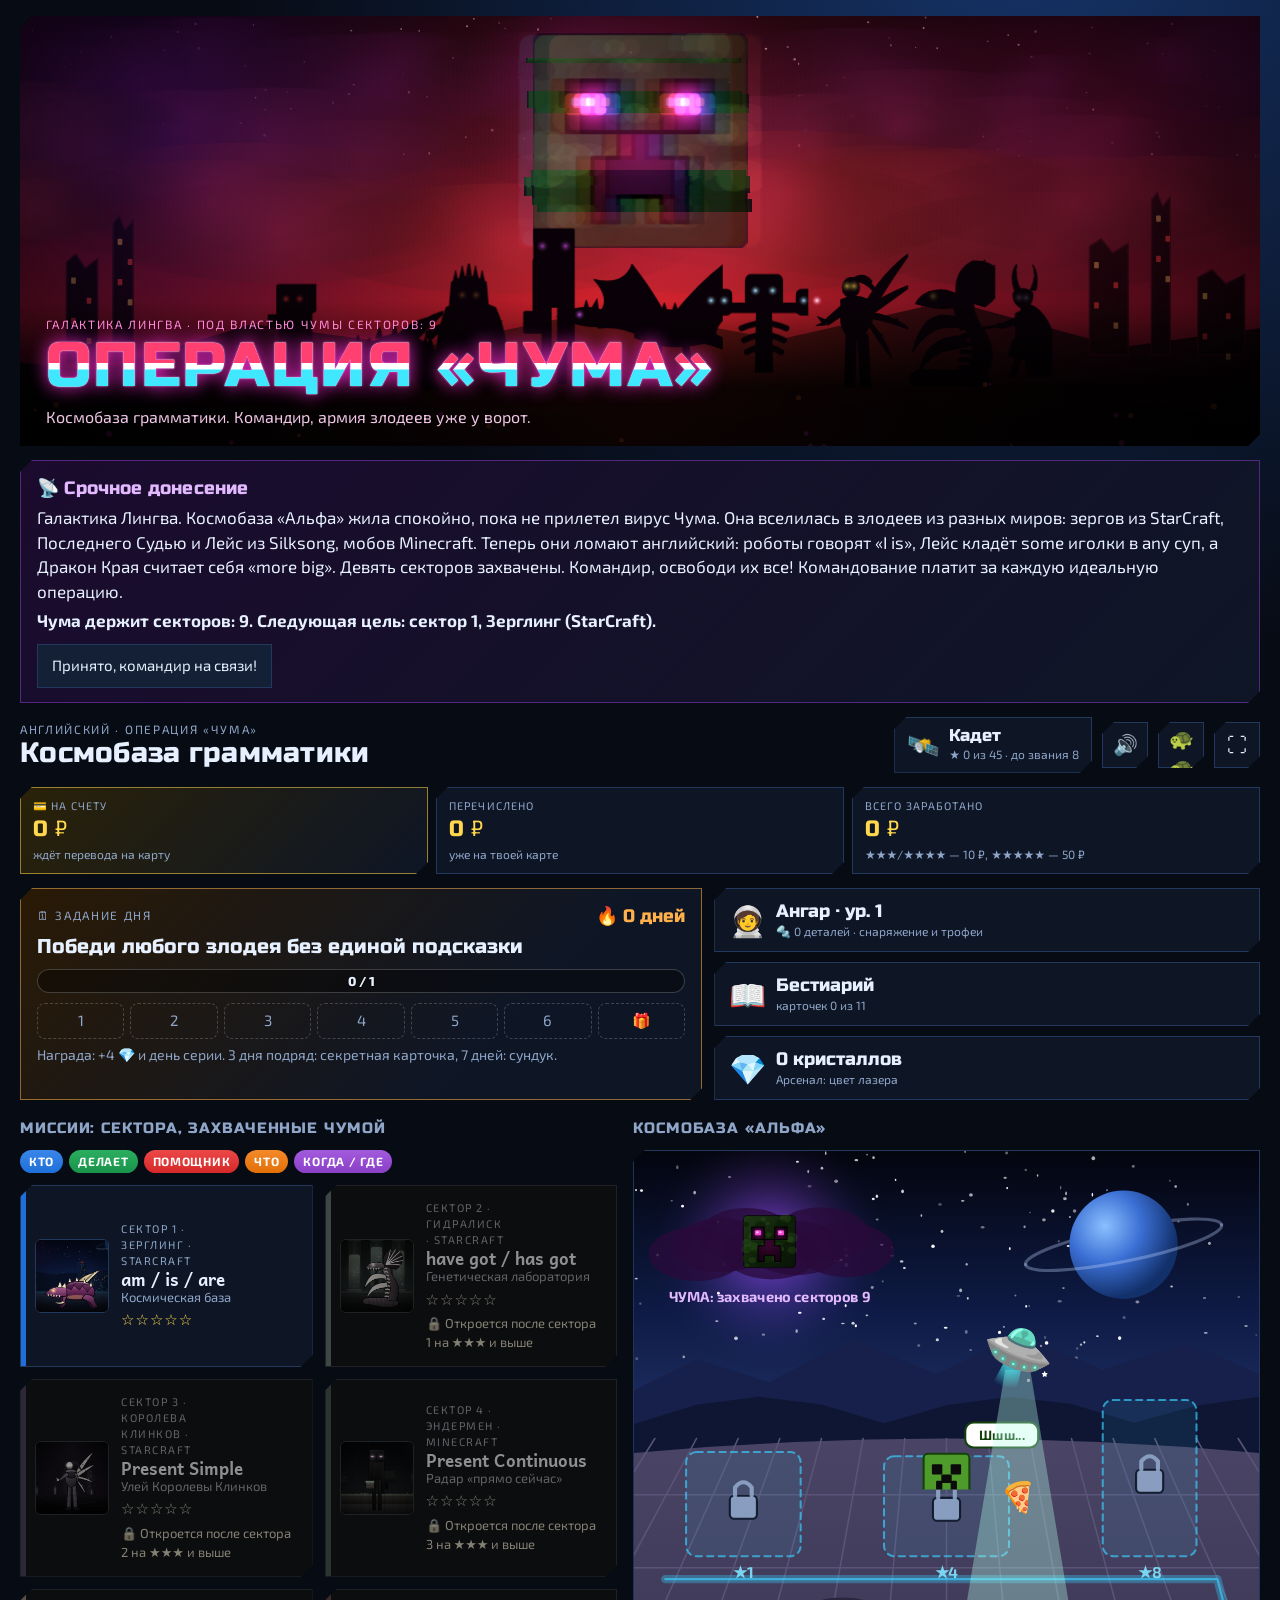
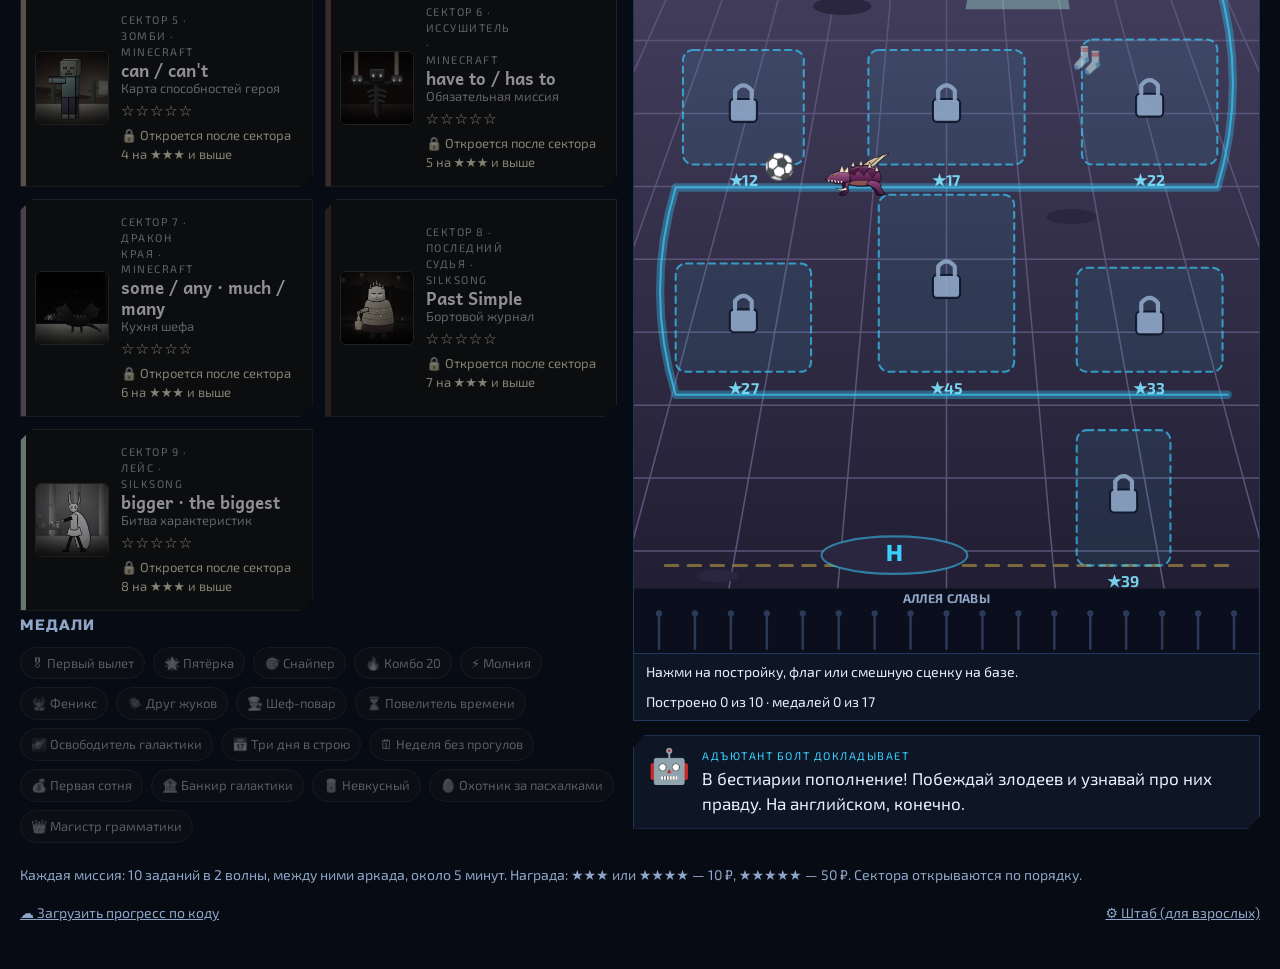
==== commit bb514681: "Матерь мхов: тело как у пчелы Co-Authored-By: Claude Opus 5.5 <noreply@anthropic.com> Claude-Session" ====
--- a/index.html
+++ b/index.html
@@ -3002,14 +3002,16 @@
   const dg = (n, i) => Math.floor(n / 10 ** i) % 10, len = n => String(n).length;
   const SVG = `<svg viewBox="0 0 150 270" class="mm-svg"><defs><radialGradient id="mmF" cx=".45" cy=".35" r=".7"><stop offset="0" stop-color="#C4D0BE"/><stop offset="1" stop-color="#7E9079"/></radialGradient><radialGradient id="mmB" cx=".4" cy=".35" r=".75"><stop offset="0" stop-color="#C8D2C4"/><stop offset="1" stop-color="#76866F"/></radialGradient><linearGradient id="mmH" x1="0" y1="0" x2="0" y2="1"><stop offset="0" stop-color="#4FB34A"/><stop offset="1" stop-color="#2E7F2E"/></linearGradient></defs>
    <g stroke="#0E0E0E" stroke-width="4" stroke-linejoin="round" stroke-linecap="round">
-   <path d="M96 222 Q122 236 112 252 Q104 262 92 266 Q100 254 96 246 Q88 236 72 236 Z" fill="url(#mmB)"/>
-   <ellipse cx="78" cy="222" rx="24" ry="17" fill="url(#mmB)"/>
-   <ellipse cx="72" cy="192" rx="30" ry="21" fill="url(#mmB)"/>
-   <path d="M50 186 q22 12 46 0" fill="none" stroke-width="3"/>
-   <ellipse cx="72" cy="160" rx="27" ry="16" fill="url(#mmB)"/>
-   <path d="M60 150 q-16 -2 -20 8 q6 -2 10 2 M84 150 q14 0 18 10 q-6 -3 -10 1" fill="#9AAA94" stroke-width="3"/>
-   <path d="M58 168 q-12 0 -14 10 q5 -3 9 0 M86 166 q12 2 12 12 q-5 -3 -9 -1" fill="#9AAA94" stroke-width="3"/>
-   <ellipse cx="72" cy="138" rx="17" ry="9" fill="url(#mmB)"/>
+   <g class="mm-body">
+   <path d="M56 160 Q40 150 22 156 Q30 166 50 166 Z M88 160 Q104 150 122 156 Q114 166 94 166 Z" fill="#DDE8E0" fill-opacity=".75" stroke-width="3"/>
+   <path d="M72 196 Q104 196 108 222 Q108 246 72 268 Q36 246 36 222 Q40 196 72 196 Z" fill="url(#mmB)"/>
+   <path d="M40 214 Q72 226 104 214 M38 232 Q72 244 106 232 M48 250 Q72 260 96 250" fill="none" stroke-width="3"/>
+   <path d="M40 214 Q72 226 104 214 L106 223 Q72 236 38 223 Z M38 232 Q72 244 106 232 L102 241 Q72 252 42 241 Z" fill="#4F5E4B" stroke="none"/>
+   <ellipse cx="72" cy="194" rx="7" ry="5" fill="#5F6E5A"/>
+   <ellipse cx="72" cy="170" rx="24" ry="20" fill="url(#mmB)"/>
+   <path d="M54 176 q-14 4 -16 16 M54 182 q-8 8 -6 18 M90 176 q14 4 16 16 M90 182 q8 8 6 18" fill="none" stroke-width="3"/>
+   <path d="M58 156 q-14 -2 -18 8 q6 -2 10 2 M86 156 q14 -2 18 8 q-6 -2 -10 2" fill="#9AAA94" stroke-width="3"/>
+   <ellipse cx="72" cy="142" rx="13" ry="8" fill="url(#mmB)"/></g>
    <path class="mm-hair" d="M30 132 Q14 128 10 112 L22 112 Q8 98 6 80 L20 86 Q8 66 12 46 L26 58 Q24 34 36 18 L44 36 Q50 14 66 6 L68 26 Q80 6 98 8 L92 26 Q110 14 126 22 L112 36 Q132 38 140 54 L122 58 Q140 72 138 92 L124 86 Q132 104 124 120 L114 108 Q116 124 106 134 Q104 110 98 98 Q86 72 66 74 Q46 76 40 100 Q36 116 30 132 Z" fill="url(#mmH)"/>
    <path d="M30 60 q8 -8 18 -6 M100 40 q10 2 16 10 M60 30 q8 -6 18 -4 M116 74 q6 6 6 14 M22 96 q2 -10 8 -14" fill="none" stroke="#1E5E1E" stroke-width="3"/>
    <path d="M42 96 Q48 72 72 72 Q98 72 104 96 Q104 120 86 132 Q74 140 60 132 Q42 120 42 96 Z" fill="url(#mmF)"/>
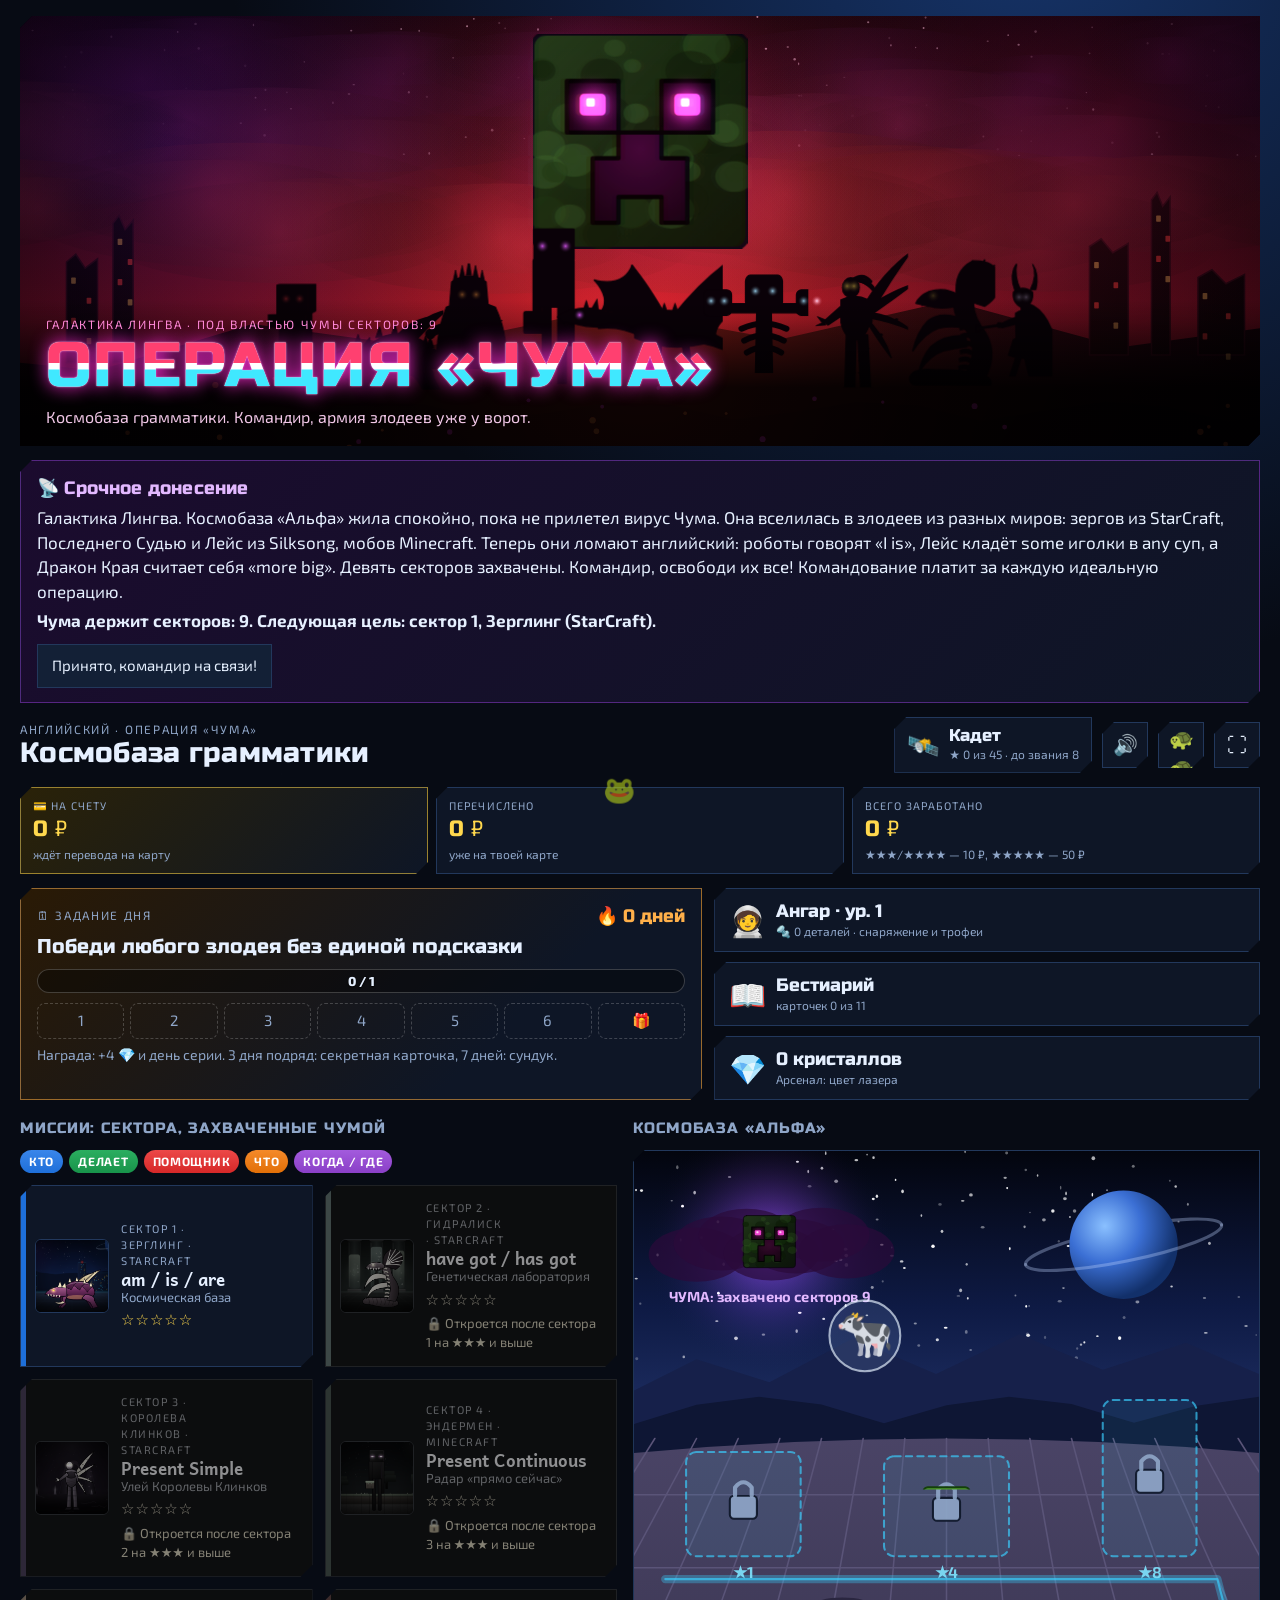
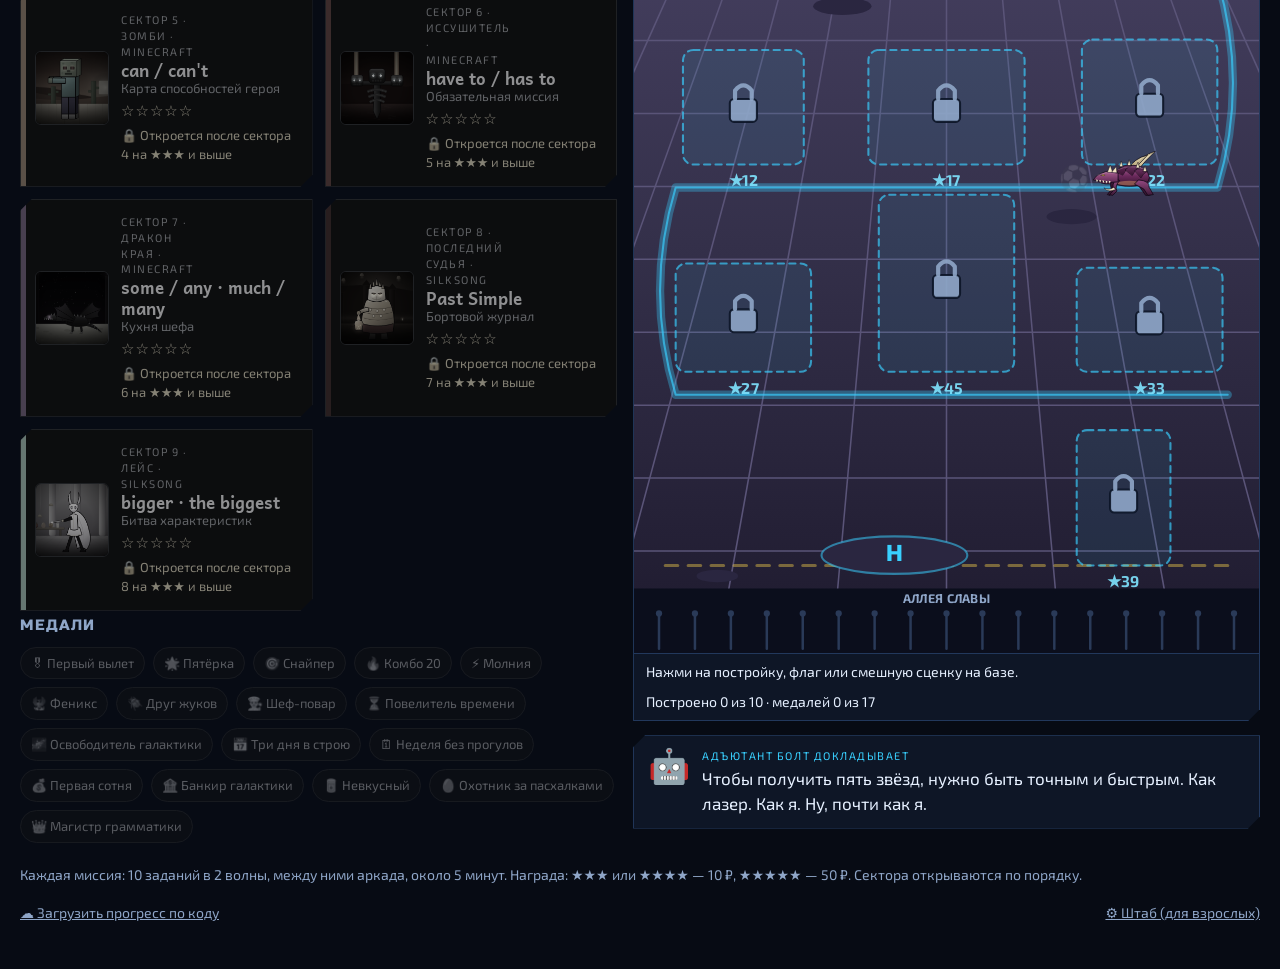
==== commit f8e3c8cb: "v14: Матерь мхов — руки-жвалы, оформление D «Оружие из чисел» (пушка, залп, частицы) Co-Authored-By:" ====
--- a/index.html
+++ b/index.html
@@ -516,6 +516,40 @@
 .mm-pad{grid-template-columns:repeat(3,66px)}.mm-pad button{height:54px}
 #mm-quit{top:auto;bottom:12px;right:12px}
 @media (max-width:760px){.mm-board{grid-template-columns:1fr;grid-template-areas:"ex" "q" "in" "pad";justify-items:center}}
+/* v14 D: Оружие из чисел */
+.mt-d .mm-stage{background:radial-gradient(ellipse at 22% 45%,rgba(80,200,80,.28),transparent 45%),linear-gradient(180deg,#0A1626 0%,#06101C 60%,#0B1A12 100%);border:1px solid #2A7FA8;box-shadow:inset 0 0 60px rgba(0,0,0,.8)}
+.mt-d .mm-stage::before{content:"";position:absolute;inset:0;pointer-events:none;background:repeating-linear-gradient(90deg,transparent 0 118px,rgba(57,208,255,.07) 118px 122px),linear-gradient(transparent 82%,rgba(40,120,40,.55)),radial-gradient(ellipse at 0 100%,rgba(60,160,60,.7),transparent 35%),radial-gradient(ellipse at 100% 0,rgba(60,160,60,.45),transparent 30%)}
+.mt-d .mm-stage::after{content:"";position:absolute;left:0;right:0;top:0;height:6px;background:repeating-linear-gradient(45deg,#FFC400 0 14px,#111 14px 28px);opacity:.8}
+.mt-d .mm-ex{background:rgba(4,12,24,.85);color:#7FE8FF;border:2px solid #39D0FF;text-shadow:0 0 12px #39D0FF;--hot:#FFE36A;--c2:#FF8A3D;--c3:#7CFF3A}
+.mt-d #mm-q{background:rgba(57,208,255,.12);color:#DFF7FF;border:1px solid #39D0FF}
+.mt-d .mm-in{background:#020A14;color:#FFE36A;border:2px solid #FFE36A;text-shadow:0 0 10px #FFB000}
+.mt-d .mm-pad button{background:linear-gradient(#23405E,#0E2136);color:#DFF7FF;border-color:#39D0FF;box-shadow:0 4px 0 #061220}
+.mt-d .mm-pad button:active{transform:translateY(3px);box-shadow:none}
+.mt-d .mm-boss{z-index:4}
+.mm-fx{position:absolute;inset:0;width:100%;height:100%;pointer-events:none;z-index:3}
+.mm-jaw{transform-box:fill-box;animation:mmjaw 1.6s ease-in-out infinite}.mm-jl{transform-origin:100% 20%}.mm-jr{transform-origin:0 20%;animation-delay:.8s}
+@keyframes mmjaw{50%{transform:rotate(-14deg)}}.mm-jr{animation-name:mmjawr}@keyframes mmjawr{50%{transform:rotate(14deg)}}
+.mm-beam{position:absolute;height:14px;margin-top:-7px;transform-origin:0 50%;z-index:5;pointer-events:none;opacity:0;border-radius:7px;background:linear-gradient(90deg,#fff,#FFE36A 30%,#7CFF3A);box-shadow:0 0 18px #7CFF3A,0 0 40px #FFE36A}
+.mm-beam.on{animation:beam .45s ease-out}@keyframes beam{0%{opacity:1;height:4px}20%{opacity:1;height:18px}100%{opacity:0;height:2px}}
+.gun{grid-column:1/-1;position:relative;height:96px;width:min(560px,100%);margin:0 auto;z-index:4;filter:drop-shadow(0 6px 10px rgba(0,0,0,.7))}
+.gun-body{position:absolute;right:0;top:12px;width:62%;height:66px;border-radius:16px 30px 30px 16px;background:linear-gradient(180deg,#5A7A96,#2A3E55 55%,#18263A);border:3px solid #9FE6FF;box-shadow:inset 0 3px 0 rgba(255,255,255,.35)}
+.gun-back{position:absolute;right:-4px;top:4px;width:22px;height:82px;border-radius:8px;background:linear-gradient(#3A5068,#1A2738);border:3px solid #9FE6FF}
+.gun-grip{position:absolute;right:16%;top:70px;width:46px;height:30px;border-radius:0 0 12px 16px;background:linear-gradient(#2A3E55,#111C2A);border:3px solid #9FE6FF;border-top:0;transform:skewX(-14deg)}
+.gun-cells{position:absolute;left:12px;top:8px;display:flex;gap:8px}
+.gc{width:44px;height:44px;border-radius:10px;border:2px dashed #5FA9C9;background:#0B1C2E;display:grid;place-items:center;font:800 28px "Exo 2";color:#FFE36A}
+.gc.on{border:2px solid #CFFFB0;background:radial-gradient(#C8FF9A,#3FB33A);color:#05200A;box-shadow:0 0 16px #7CFF3A}
+.gc.pop{animation:gcp .35s}@keyframes gcp{40%{transform:scale(1.35)}}
+.gun-meter{position:absolute;left:12px;right:16px;bottom:5px;height:5px;background:#061220;border-radius:3px;overflow:hidden}.gun-meter i{display:block;height:100%;width:0;background:linear-gradient(90deg,#39D0FF,#7CFF3A);transition:width .3s}
+.gun-barrel{position:absolute;left:8%;top:28px;width:32%;height:36px;border-radius:6px 0 0 6px;background:linear-gradient(180deg,#8FA7BB,#3D5470 60%,#22344A);border:3px solid #9FE6FF;border-right:0;display:flex;gap:14%;padding-left:12%;align-items:center}
+.gun-barrel i{width:6px;height:28px;background:#1A2738;border-radius:2px}
+.gun-muzzle{position:absolute;left:calc(8% - 18px);top:22px;width:22px;height:48px;border-radius:8px;background:linear-gradient(#B8CCDD,#4B6380);border:3px solid #9FE6FF}
+.gun.full .gun-muzzle{box-shadow:0 0 22px #7CFF3A,0 0 6px #fff;animation:mz .5s infinite alternate}@keyframes mz{to{box-shadow:0 0 34px #FFE36A,0 0 10px #fff}}
+.gun.shot{animation:recoil .35s}@keyframes recoil{15%{transform:translateX(26px)}}
+.gun.jam{animation:jam .4s}@keyframes jam{20%,60%{transform:rotate(-4deg)}40%,80%{transform:rotate(3deg)}}
+.mt-d .mm-board{grid-template-areas:"gun gun" "ex pad" "q pad" "in pad"}.mt-d .gun{grid-area:gun}
+@media (max-width:760px){.mt-d .mm-board{grid-template-areas:"gun" "ex" "q" "in" "pad"}}
+.mt-d .mm-ex{grid-row:auto}.mt-d .mm-board{align-content:center}
+.gun-body{z-index:2}.gun-barrel{width:31%}
 
 @media (prefers-reduced-motion:reduce){*{animation:none!important;transition:none!important}}
 </style>
@@ -2980,7 +3014,7 @@
    <h3>Мини-игры</h3>
    <p>Галочка: игра выпадает между волнами. Кнопка «Играть» запускает её сразу, для проверки (звёзды и деньги не начисляются).</p>
    <div class="cfg"><label for="i-every">Как часто мини-игры</label><select id="i-every">${[[1,"после каждой волны"],[2,"через раз"],[3,"каждый 3-й перерыв"],[5,"каждый 5-й перерыв (редко)"]].map(([v, t]) => `<option value="${v}" ${(S.cfg.arcEvery || 1) === v ? "selected" : ""}>${t}</option>`).join("")}</select>
-    <label for="i-mt">Оформление «Матери мхов»</label><select id="i-mt">${[["a","A. Логово во мхах"],["b","B. Тетрадь в клетку"],["c","C. Заражённый терминал"]].map(([v, t]) => `<option value="${v}" ${(S.cfg.mossTheme || "a") === v ? "selected" : ""}>${t}</option>`).join("")}</select></div>
+    <label for="i-mt">Оформление «Матери мхов»</label><select id="i-mt">${[["d","D. Оружие из чисел"],["a","A. Логово во мхах"],["b","B. Тетрадь в клетку"],["c","C. Заражённый терминал"]].map(([v, t]) => `<option value="${v}" ${(S.cfg.mossTheme || "d") === v ? "selected" : ""}>${t}</option>`).join("")}</select></div>
    <p class="joke">Перерыв бывает между волнами боя. В остальные перерывы будет короткая передышка без игры.</p>
    <div class="arcl">${AK.map(k => `<div class="arci"><label><input type="checkbox" data-arc="${k}" ${off.includes(k) ? "" : "checked"}> ${esc(ARC_NAMES[k])}</label><button class="say" data-play="${k}">▶ Играть</button></div>`).join("")}</div>
    <h3>Облачное сохранение</h3>
@@ -3009,8 +3043,8 @@
    <path d="M40 214 Q72 226 104 214 L106 223 Q72 236 38 223 Z M38 232 Q72 244 106 232 L102 241 Q72 252 42 241 Z" fill="#4F5E4B" stroke="none"/>
    <ellipse cx="72" cy="194" rx="7" ry="5" fill="#5F6E5A"/>
    <ellipse cx="72" cy="170" rx="24" ry="20" fill="url(#mmB)"/>
-   <path d="M54 176 q-14 4 -16 16 M54 182 q-8 8 -6 18 M90 176 q14 4 16 16 M90 182 q8 8 6 18" fill="none" stroke-width="3"/>
-   <path d="M58 156 q-14 -2 -18 8 q6 -2 10 2 M86 156 q14 -2 18 8 q-6 -2 -10 2" fill="#9AAA94" stroke-width="3"/>
+   <path class="mm-jaw mm-jl" d="M54 160 Q30 148 18 168 Q12 188 30 202 L35 195 L30 190 L35 184 L30 179 L36 174 Q40 168 50 172 Z" fill="#8E9E88" stroke-width="3.5"/>
+   <path class="mm-jaw mm-jr" d="M90 160 Q114 148 126 168 Q132 188 114 202 L109 195 L114 190 L109 184 L114 179 L108 174 Q104 168 94 172 Z" fill="#8E9E88" stroke-width="3.5"/>
    <ellipse cx="72" cy="142" rx="13" ry="8" fill="url(#mmB)"/></g>
    <path class="mm-hair" d="M30 132 Q14 128 10 112 L22 112 Q8 98 6 80 L20 86 Q8 66 12 46 L26 58 Q24 34 36 18 L44 36 Q50 14 66 6 L68 26 Q80 6 98 8 L92 26 Q110 14 126 22 L112 36 Q132 38 140 54 L122 58 Q140 72 138 92 L124 86 Q132 104 124 120 L114 108 Q116 124 106 134 Q104 110 98 98 Q86 72 66 74 Q46 76 40 100 Q36 116 30 132 Z" fill="url(#mmH)"/>
    <path d="M30 60 q8 -8 18 -6 M100 40 q10 2 16 10 M60 30 q8 -6 18 -4 M116 74 q6 6 6 14 M22 96 q2 -10 8 -14" fill="none" stroke="#1E5E1E" stroke-width="3"/>
@@ -3048,14 +3082,50 @@
       return `<div class="mm-div"><div class="mm-l">${ln(s, s.length, "")}${E.lines.map(l => ln(l.t, l.end, l.cls)).join("")}</div><div class="mm-r"><div class="mm-dv">${m}</div><div class="mm-q">${E.quo || "&nbsp;"}</div></div></div>`; };
     return E; }
   const MAKERS = {"+":mkAdd, "−":mkSub, "×":mkMul, ":":mkDiv};
+  /* v14 вариант D «Оружие из чисел»: пушка заряжается верными цифрами, залп по боссу, частицы */
+  const GUN = (() => {
+    let cv, cx, P = [], cells = [], fr = 0, W = 0, H = 0, sh = 0;
+    const on = () => (S.cfg.mossTheme || "d") === "d";
+    const html = () => `<div class="gun" id="gun"><div class="gun-back"></div><div class="gun-body"><div class="gun-cells">${[0,1,2,3].map(i => `<b class="gc" id="gc${i}"></b>`).join("")}</div><div class="gun-meter"><i id="gun-m"></i></div></div><div class="gun-barrel"><i></i><i></i><i></i></div><div class="gun-muzzle" id="gun-mz"></div><div class="gun-grip"></div></div>`;
+    const stage = () => $("#v-moss .mm-stage");
+    function rel(el){ const a = stage().getBoundingClientRect(), b = el.getBoundingClientRect(); return {x:b.left - a.left + b.width / 2, y:b.top - a.top + b.height / 2, w:b.width, h:b.height}; }
+    function size(){ if (!cv) return; const r = stage().getBoundingClientRect(); W = cv.width = r.width; H = cv.height = r.height; }
+    function init(){ cv = $("#mm-fx"); cx = cv.getContext("2d"); size(); P = []; for (let i = 0; i < 40; i++) P.push(spore(true)); cells = []; cancelAnimationFrame(fr); loop(); }
+    function spore(any){ return {k:"s", x:Math.random() * W, y:any ? Math.random() * H : H + 10, vx:(Math.random() - .5) * .3, vy:-.2 - Math.random() * .5, r:1 + Math.random() * 3, a:.3 + Math.random() * .5, l:1e9}; }
+    function burst(x, y, n, k, col, sp){ for (let i = 0; i < n; i++) { const a = Math.random() * 6.283, v = sp * (.3 + Math.random()); P.push({k, x, y, vx:Math.cos(a) * v, vy:Math.sin(a) * v - (k === "leaf" ? 2 : 0), r:k === "leaf" ? 5 + Math.random() * 6 : 2 + Math.random() * 3, a:1, l:40 + Math.random() * 40, rot:Math.random() * 6, col}); } }
+    function loop(){ fr = requestAnimationFrame(loop); if (!cv || !cv.isConnected) return stop(); if (cv.width !== Math.round(stage().getBoundingClientRect().width)) size();
+      cx.clearRect(0, 0, W, H);
+      P = P.filter(p => { p.x += p.vx; p.y += p.vy; p.l--;
+        if (p.k === "s") { p.vx += (Math.random() - .5) * .04; if (p.y < -10) Object.assign(p, spore(false)); cx.fillStyle = `rgba(160,255,120,${p.a * (.6 + .4 * Math.sin(p.y / 20))})`; cx.beginPath(); cx.arc(p.x, p.y, p.r, 0, 7); cx.fill(); return true; }
+        p.a = Math.min(1, p.l / 25); if (p.k === "leaf") { p.vy += .12; p.vx *= .98; p.rot += .15; cx.save(); cx.translate(p.x, p.y); cx.rotate(p.rot); cx.globalAlpha = p.a; cx.fillStyle = p.col; cx.strokeStyle = "#0e0e0e"; cx.lineWidth = 2; cx.beginPath(); cx.moveTo(-p.r, 0); cx.quadraticCurveTo(0, -p.r, p.r, 0); cx.quadraticCurveTo(0, p.r * .6, -p.r, 0); cx.fill(); cx.stroke(); cx.restore(); }
+        else { p.vx *= .95; p.vy *= .95; cx.globalAlpha = p.a; cx.fillStyle = p.col; cx.shadowColor = p.col; cx.shadowBlur = 12; cx.beginPath(); cx.arc(p.x, p.y, p.r, 0, 7); cx.fill(); cx.shadowBlur = 0; cx.globalAlpha = 1; }
+        return p.l > 0; });
+      if (sh > 0) { sh--; stage().style.transform = `translate(${(Math.random() - .5) * sh}px,${(Math.random() - .5) * sh}px)`; if (!sh) stage().style.transform = ""; } }
+    function stop(){ cancelAnimationFrame(fr); cv = null; }
+    function reset(){ cells = []; paint(); const g = $("#gun"); if (g) g.classList.remove("full"); }
+    function paint(){ for (let i = 0; i < 4; i++) { const c = $("#gc" + i); if (!c) continue; const v = cells[i]; c.textContent = v ?? ""; c.className = "gc" + (v !== undefined ? " on" : ""); }
+      const m = $("#gun-m"); if (m) m.style.width = Math.min(100, cells.length * 25) + "%"; }
+    function charge(v){ if (cells.length >= 4) cells.shift(); cells.push(String(v).slice(-1)); paint(); const c = $("#gc" + (cells.length - 1)); if (c) { c.classList.add("pop"); const p = rel(c); burst(p.x, p.y, 14, "spark", "#7CFF3A", 4); }
+      sfx("clack"); if (cells.length >= 3) $("#gun").classList.add("full"); }
+    function misfire(){ const g = $("#gun"); g.classList.remove("jam"); void g.offsetWidth; g.classList.add("jam"); const m = rel($("#gun-mz")); burst(m.x, m.y, 18, "spark", "#888", 2.5);
+      const b = rel($("#mm-boss .mm-svg")); burst(b.x + 40, b.y, 10, "spark", "#B8FF6A", 5); sh = 14; }
+    function fire(){ const g = $("#gun"), m = rel($("#gun-mz")), b = rel($("#mm-boss .mm-svg")), beam = $("#mm-beam");
+      g.classList.remove("shot"); void g.offsetWidth; g.classList.add("shot");
+      const dx = b.x - m.x, dy = (b.y - b.h * .25) - m.y, L = Math.hypot(dx, dy);
+      Object.assign(beam.style, {left:m.x + "px", top:m.y + "px", width:L + "px", transform:`rotate(${Math.atan2(dy, dx)}rad)`}); beam.classList.remove("on"); void beam.offsetWidth; beam.classList.add("on");
+      burst(m.x, m.y, 20, "spark", "#FFE36A", 5);
+      setTimeout(() => { if (!cv) return; burst(b.x, b.y - b.h * .25, 26, "leaf", "#4FB34A", 6); burst(b.x, b.y - b.h * .25, 30, "spark", "#FFB03A", 7); sh = 22; }, 180); }
+    addEventListener("resize", size);
+    return {on, html, init, reset, charge, misfire, fire, stop};
+  })();
   let st = null, raf = 0;
-  function view(){ let v = $("#v-moss"); if (!v) { v = document.createElement("section"); v.className = "view"; v.id = "v-moss"; v.hidden = true; $("#v-arc").after(v); } v.className = "view mt-" + (S.cfg.mossTheme || "a"); return v; }
+  function view(){ let v = $("#v-moss"); if (!v) { v = document.createElement("section"); v.className = "view"; v.id = "v-moss"; v.hidden = true; $("#v-arc").after(v); } v.className = "view mt-" + (S.cfg.mossTheme || "d"); return v; }
   function run(done, test){
     const v = view(); st = {done, test, left:SEC + 5 * gearLv("boots"), score:0, hp:3, solved:0, phase:"intro", wrong:0, ops:shuf(["+", "−", "×", ":"])};
     v.innerHTML = `<div class="mm-top"><div class="ttype">🌿 Матерь мхов</div><div class="arc-hud"><span>Очки <b id="mm-sc">0</b></span><span>Рекорд <b>${(S.arcBest || {}).moss || 0}</b></span></div></div>
      <div class="arcbar"><i id="mm-bar"></i></div>
-     <div class="mm-stage cut"><div class="mm-moss" id="mm-moss"></div><div class="mm-boss" id="mm-boss">${SVG}<div class="mm-hp" id="mm-hp"></div><div class="mm-say" id="mm-say"></div></div>
-      <div class="mm-board"><div class="mm-ex" id="mm-ex"></div><div class="mm-q" id="mm-q"></div><div class="mm-in" id="mm-in"></div>
+     <div class="mm-stage cut">${GUN.on() ? '<canvas class="mm-fx" id="mm-fx"></canvas><div class="mm-beam" id="mm-beam"></div>' : ""}<div class="mm-moss" id="mm-moss"></div><div class="mm-boss" id="mm-boss">${SVG}<div class="mm-hp" id="mm-hp"></div><div class="mm-say" id="mm-say"></div></div>
+      <div class="mm-board">${GUN.on() ? GUN.html() : ""}<div class="mm-ex" id="mm-ex"></div><div class="mm-q" id="mm-q"></div><div class="mm-in" id="mm-in"></div>
        <div class="mm-pad">${[1,2,3,4,5,6,7,8,9,"⌫",0,"OK"].map(k => `<button data-k="${k}">${k}</button>`).join("")}</div></div>
       <div class="arc-ov" id="mm-ov"></div></div>
      ${test ? '<button class="say" id="mm-quit">✕ Выйти из теста</button>' : ""}`;
@@ -3063,10 +3133,10 @@
     $("#mm-ov").innerHTML = `<div class="arc-card"><div class="eyebrow">Перезарядка · время боя на паузе</div><h2>🌿 Матерь мхов</h2><p>Матерь мхов оплетает базу! Решай примеры столбиком, шаг за шагом. Каждый решённый пример сжигает её мох. Ошибка отнимает 3 секунды.</p><button class="big" id="mm-go">В бой!</button></div>`;
     $("#mm-go").onclick = () => { $("#mm-ov").hidden = true; st.phase = "play"; next(); tick(); };
     v.querySelectorAll("[data-k]").forEach(b => b.onclick = () => key(b.dataset.k));
-    hp(); }
+    hp(); if (GUN.on()) GUN.init(); }
   function hp(){ $("#mm-hp").innerHTML = "💚".repeat(st.hp) + "🖤".repeat(3 - st.hp); }
   function say(t){ const s = $("#mm-say"); s.textContent = t; s.classList.remove("on"); void s.offsetWidth; s.classList.add("on"); }
-  function next(){ const op = st.ops[st.solved % 4]; st.E = MAKERS[op](); st.k = 0; stepIn(); }
+  function next(){ if (GUN.on()) GUN.reset(); const op = st.ops[st.solved % 4]; st.E = MAKERS[op](); st.k = 0; stepIn(); }
   function stepIn(){ const E = st.E; if (st.k >= E.steps.length) { E.finish(); draw(-1); return solved(); }
     st.S = E.steps[st.k](); st.inp = ""; st.miss = 0; draw(st.S.col); $("#mm-q").textContent = st.S.q; $("#mm-in").textContent = "?"; }
   function draw(col){ $("#mm-ex").innerHTML = st.E.render(col); }
@@ -3074,11 +3144,11 @@
     if (k === "⌫") st.inp = st.inp.slice(0, -1); else if (k === "OK") return check(); else if (st.inp.length < 2) st.inp += k;
     $("#mm-in").textContent = st.inp || "?"; }
   function check(){ if (!st.inp) return; const v = +st.inp;
-    if (v === st.S.ans) { sfx("ok"); st.score += 1; st.S.go(v); st.k++; $("#mm-boss").classList.remove("hit"); void $("#mm-boss").offsetWidth; $("#mm-boss").classList.add("hit"); upd(); stepIn(); }
-    else { sfx("bad"); st.left = Math.max(0, st.left - 3); st.miss++; st.wrong++; growMoss(); say(pick(["Хи-хи, мимо!", "Мох растёт!", "Неверно, букашка!", "Ещё разок, малыш!"]));
+    if (v === st.S.ans) { sfx("ok"); st.score += 1; st.S.go(v); st.k++; $("#mm-boss").classList.remove("hit"); void $("#mm-boss").offsetWidth; $("#mm-boss").classList.add("hit"); upd(); if (GUN.on()) GUN.charge(v); stepIn(); }
+    else { sfx("bad"); st.left = Math.max(0, st.left - 3); st.miss++; st.wrong++; growMoss(); if (GUN.on()) GUN.misfire(); say(pick(["Хи-хи, мимо!", "Мох растёт!", "Неверно, букашка!", "Ещё разок, малыш!"]));
       $("#mm-in").innerHTML = `<span class="bad">${st.inp}</span> <small>−3 сек</small>${st.miss >= 2 ? ` <small>Подсказка: ${st.S.ans}</small>` : ""}`; st.inp = ""; } }
   function growMoss(){ const m = $("#mm-moss"); m.style.setProperty("--g", Math.min(1, st.wrong * .12)); }
-  function solved(){ st.solved++; st.score += 5; st.hp = Math.max(0, st.hp - 1); hp(); upd(); say(pick(["Ай! Мой мох!", "Ты меня обжёг!", "Не может быть!"])); sfx("boom");
+  function solved(){ if (GUN.on()) GUN.fire(); st.solved++; st.score += 5; st.hp = Math.max(0, st.hp - 1); hp(); upd(); say(pick(["Ай! Мой мох!", "Ты меня обжёг!", "Не может быть!"])); sfx("boom");
     st.wrong = Math.max(0, st.wrong - 3); growMoss();
     if (st.hp === 0) { st.score += 10; say("Я ещё вернусь..."); st.hp = 3; setTimeout(hp, 900); }
     $("#mm-q").textContent = "Пример решён! +5"; st.phase = "pause"; setTimeout(() => { if (st && st.phase === "pause") { st.phase = "play"; next(); } }, 1400); }
@@ -3086,7 +3156,7 @@
   function tick(){ let last = performance.now(); cancelAnimationFrame(raf);
     const f = now => { if (!st) return; raf = requestAnimationFrame(f); if (document.hidden || $("#v-moss").hidden) { last = now; return; }
       if (st.phase === "play" || st.phase === "pause") { st.left -= (now - last) / 1000; $("#mm-bar").style.width = Math.max(0, 100 * st.left / SEC) + "%"; if (st.left <= 0) end(); } last = now; }; raf = requestAnimationFrame(f); }
-  function end(quit){ cancelAnimationFrame(raf); const s = st; if (!s) return; s.phase = "end";
+  function end(quit){ cancelAnimationFrame(raf); GUN.stop(); const s = st; if (!s) return; s.phase = "end";
     if (quit) { st = null; return s.done(); }
     sfx("win"); S.arcBest = S.arcBest || {}; const rec = s.score > (S.arcBest.moss || 0); if (rec) S.arcBest.moss = s.score; const gm = Math.floor(s.score / 5); S.gems = (S.gems || 0) + gm; save(); dqEvent("arcade", {score:s.score});
     const o = $("#mm-ov"); o.hidden = false; o.innerHTML = `<div class="arc-card"><div class="eyebrow">Время вышло</div><h2>${s.score} очков${rec && s.score ? " · 🏆 рекорд!" : ""}</h2><p>Решено примеров: ${s.solved}. ${gm ? `+${gm} 💎` : ""}</p><button class="big" id="mm-end">${s.test ? "Выйти в Штаб" : "В бой! →"}</button></div>`;
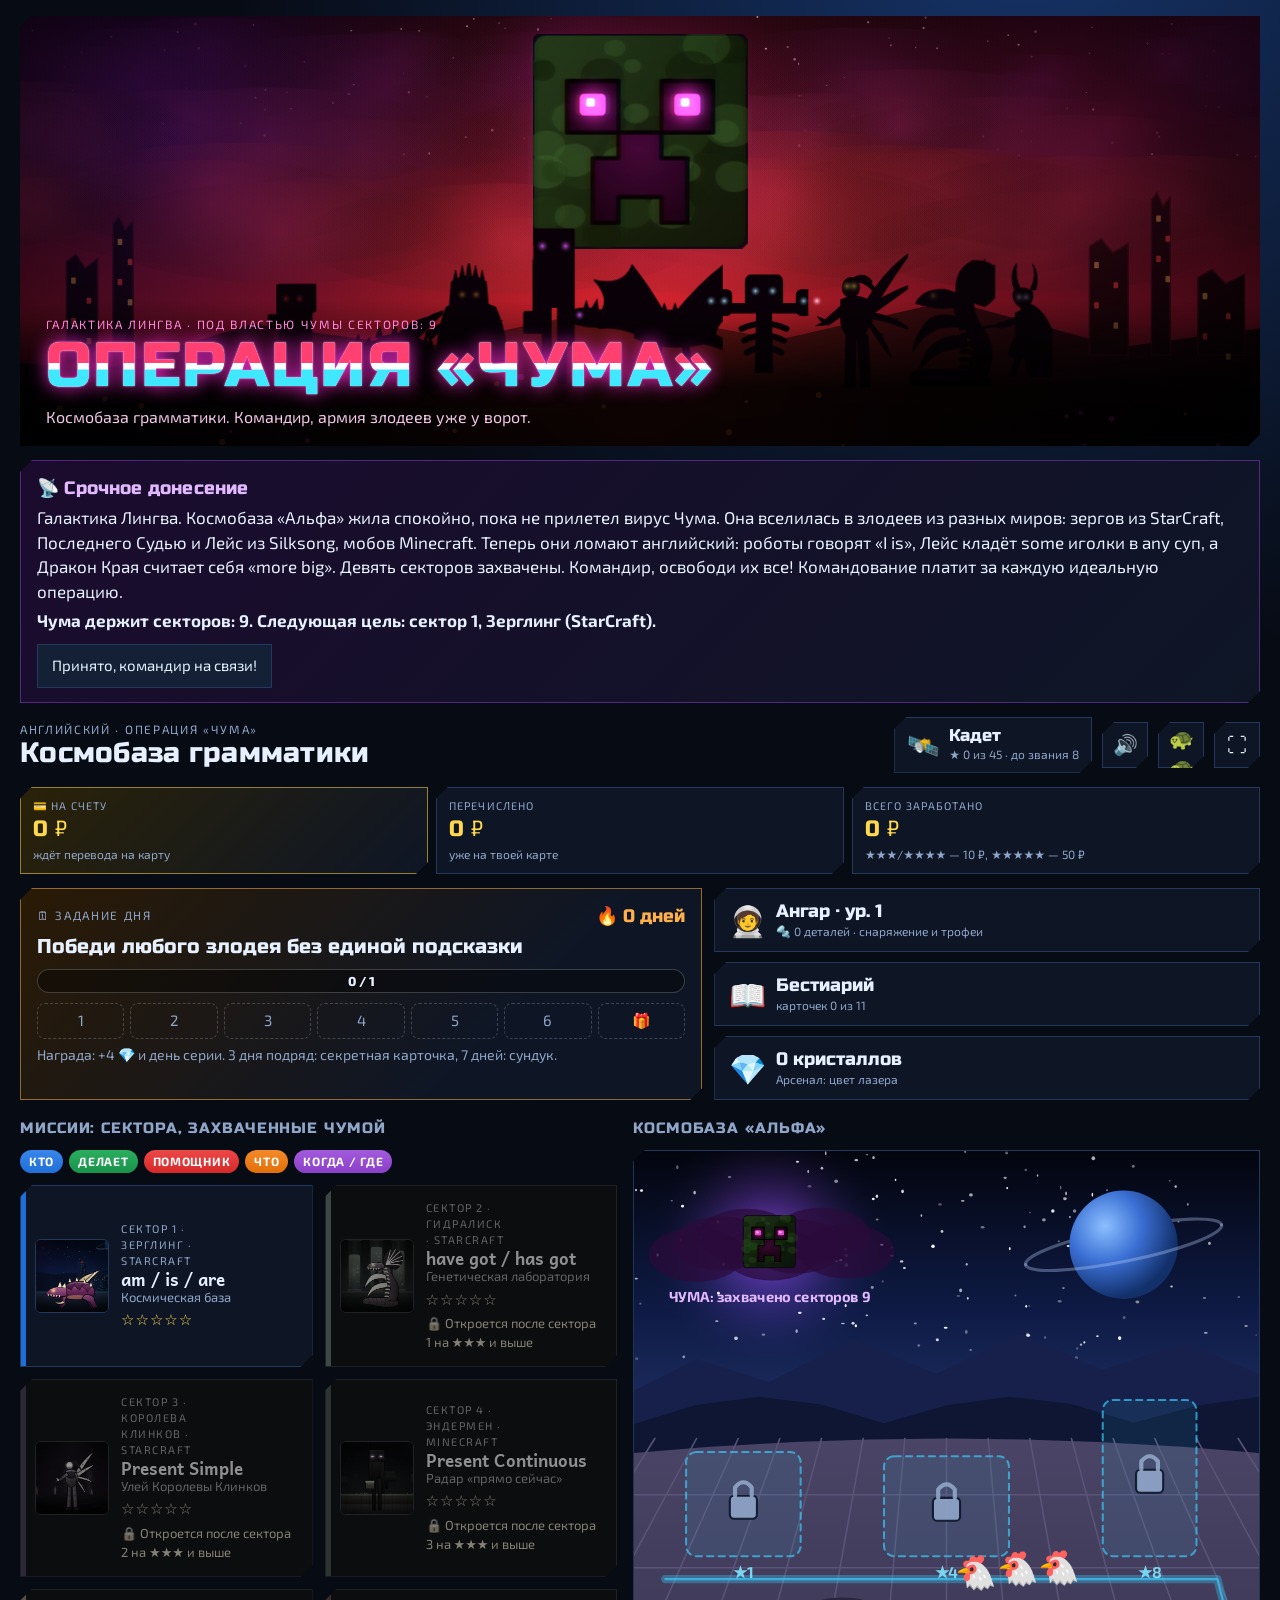
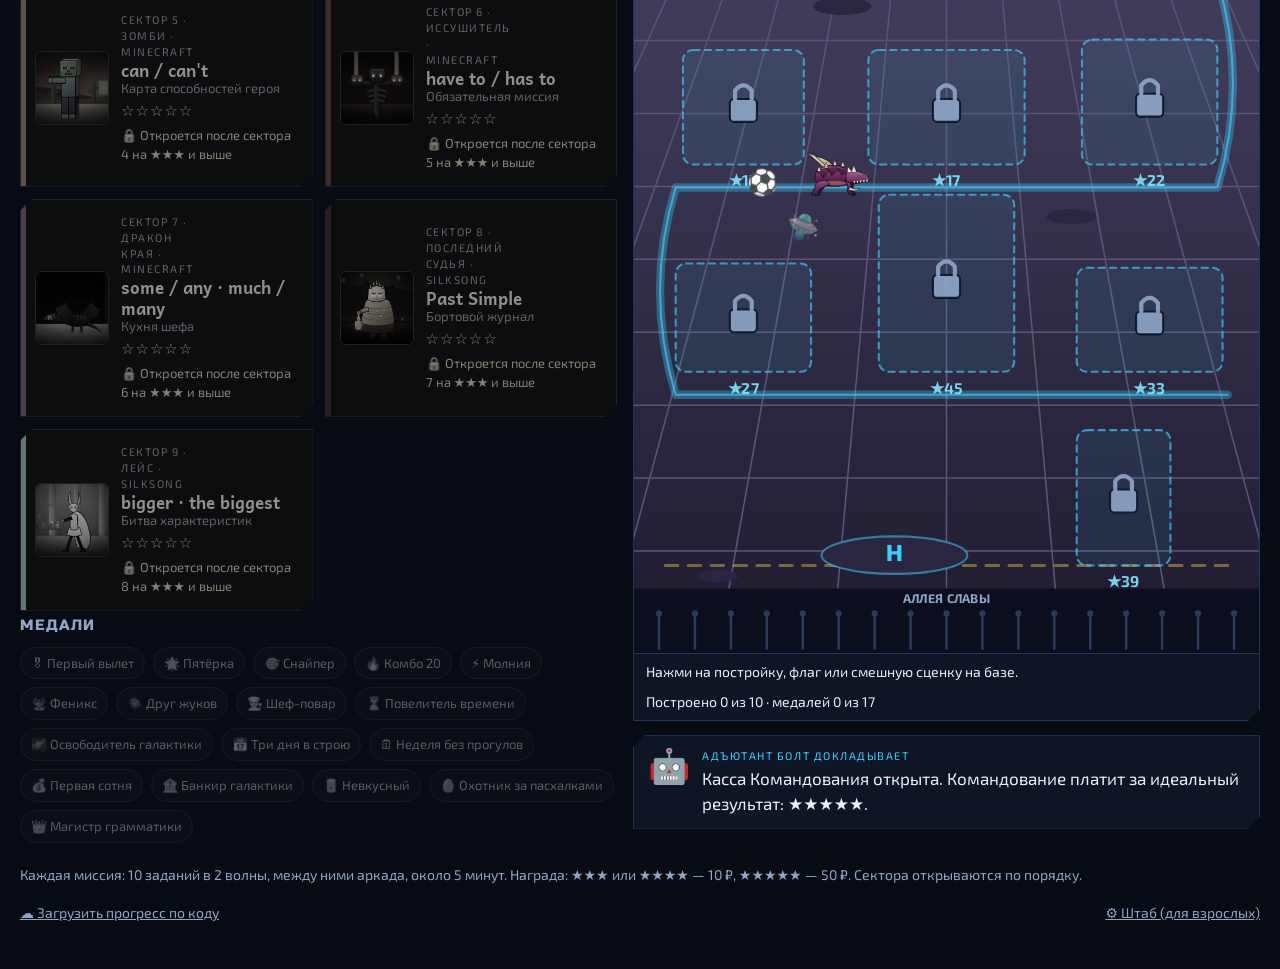
==== commit 3d6eae63: "v15: пушка анимирована, тройной залп, повреждения босса Co-Authored-By: Claude Opus 5.5 <noreply@ant" ====
--- a/index.html
+++ b/index.html
@@ -550,6 +550,27 @@
 @media (max-width:760px){.mt-d .mm-board{grid-template-areas:"gun" "ex" "q" "in" "pad"}}
 .mt-d .mm-ex{grid-row:auto}.mt-d .mm-board{align-content:center}
 .gun-body{z-index:2}.gun-barrel{width:31%}
+/* v15 пушка живее, повреждения босса */
+.mt-d .gun{animation:gfloat 2.4s ease-in-out infinite}@keyframes gfloat{50%{transform:translateY(-6px) rotate(-1deg)}}
+.mt-d .gun-barrel{background:linear-gradient(90deg,transparent 0,rgba(124,255,58,.0) 40%,rgba(124,255,58,.55) 50%,transparent 60%) 0 0/200% 100%,linear-gradient(180deg,#8FA7BB,#3D5470 60%,#22344A);animation:gflow 1.2s linear infinite}
+@keyframes gflow{to{background-position:-200% 0,0 0}}
+.gun-barrel i{animation:gcoil 1s ease-in-out infinite}.gun-barrel i:nth-child(2){animation-delay:.2s}.gun-barrel i:nth-child(3){animation-delay:.4s}
+@keyframes gcoil{50%{background:#7CFF3A;box-shadow:0 0 10px #7CFF3A}}
+.gun-back{animation:gvent 1.6s ease-in-out infinite}@keyframes gvent{50%{box-shadow:0 0 14px #39D0FF}}
+.gun.full .gun-barrel{animation-duration:.35s}.gun.full{animation:gshake .12s infinite}@keyframes gshake{50%{transform:translate(1px,-1px)}}
+.gun.pew{animation:pew .18s}@keyframes pew{40%{transform:translateX(10px)}}
+.gun.shot{animation:recoil2 .7s}@keyframes recoil2{8%,32%,56%{transform:translateX(34px) rotate(2deg)}20%,44%{transform:translateX(10px)}}
+.mm-beam{height:30px;margin-top:-15px}
+.mm-bolt{position:absolute;width:26px;height:10px;margin:-5px 0 0 -13px;border-radius:5px;background:linear-gradient(90deg,#7CFF3A,#fff);box-shadow:0 0 14px #7CFF3A;z-index:6;pointer-events:none}
+.mm-ring{position:absolute;width:40px;height:40px;border:6px solid;border-radius:50%;z-index:6;pointer-events:none}
+.mm-dmg{position:absolute;z-index:7;pointer-events:none;font-family:"Exo 2";font-weight:900;color:#FFE36A;-webkit-text-stroke:2px #5A1A00;text-shadow:0 0 12px #FF6A00;animation:dmg 1.1s ease-out forwards}
+@keyframes dmg{0%{transform:translate(-50%,0) scale(.4)}20%{transform:translate(-50%,-20px) scale(1.3)}100%{transform:translate(-50%,-80px) scale(1);opacity:0}}
+.mm-cr1,.mm-cr2{opacity:0;transition:opacity .4s}.mm-hair{transition:filter .5s}
+.mm-boss[data-d="1"] .mm-cr1,.mm-boss[data-d="2"] .mm-cr1,.mm-boss[data-d="2"] .mm-cr2{opacity:1}
+.mm-boss[data-d="1"] .mm-hair{filter:saturate(.7) brightness(.85)}
+.mm-boss[data-d="2"] .mm-hair{filter:sepia(.7) saturate(.6) brightness(.6)}
+.mm-boss[data-d="2"] .mm-svg{animation:mmf 3s ease-in-out infinite,mmhurt .5s infinite}@keyframes mmhurt{50%{filter:drop-shadow(0 0 18px #FF4A1A)}}
+.mm-boss.hit .mm-svg{animation:mmh2 .5s}@keyframes mmh2{15%{transform:translateX(-22px) rotate(-12deg) scale(.95);filter:brightness(3) sepia(1) hue-rotate(-30deg)}45%{transform:translateX(10px) rotate(6deg)}}
 
 @media (prefers-reduced-motion:reduce){*{animation:none!important;transition:none!important}}
 </style>
@@ -3052,6 +3073,8 @@
    <ellipse class="mm-eye" cx="61" cy="101" rx="7" ry="12" transform="rotate(-22 61 101)" fill="#050505" stroke="none"/>
    <ellipse class="mm-eye" cx="86" cy="101" rx="7" ry="12" transform="rotate(22 86 101)" fill="#050505" stroke="none"/>
    <path d="M44 100 L36 92 L46 94 Z M102 100 L110 92 L100 94 Z" fill="url(#mmH)" stroke-width="3"/>
+   <g class="mm-cr1" fill="none" stroke="#1a1a1a" stroke-width="2.5"><path d="M60 82 l6 8 -4 6 6 6"/><path d="M98 200 l-10 6 4 8 -8 6"/><path d="M60 168 l8 4 -2 8"/></g>
+   <g class="mm-cr2" fill="none" stroke="#1a1a1a" stroke-width="3"><path d="M88 112 l-6 6 5 4 -7 7"/><path d="M44 214 l14 4 -4 10 12 4"/><path d="M80 160 l-6 8 6 6"/><circle cx="54" cy="236" r="6" fill="#2a1a0a" stroke="none" opacity=".7"/><circle cx="92" cy="178" r="5" fill="#2a1a0a" stroke="none" opacity=".7"/></g>
    </g></svg>`;
   /* построение примера: шаги {q, ans, go()} + отрисовка */
   function mkAdd(){ const a = rnd(1200, 8999), b = rnd(150, 9999 - a > 999 ? 999 : 9999 - a); return colOp("+", a, b, (da, db, c, i) => ({q:`${LBL[i]}: ${da}${i < len(b) ? ` + ${db}` : ""}${c ? ` + ${c} в уме` : ""} = ?`, ans:da + db + c}), (v) => [v % 10, Math.floor(v / 10)]); }
@@ -3097,7 +3120,10 @@
       cx.clearRect(0, 0, W, H);
       P = P.filter(p => { p.x += p.vx; p.y += p.vy; p.l--;
         if (p.k === "s") { p.vx += (Math.random() - .5) * .04; if (p.y < -10) Object.assign(p, spore(false)); cx.fillStyle = `rgba(160,255,120,${p.a * (.6 + .4 * Math.sin(p.y / 20))})`; cx.beginPath(); cx.arc(p.x, p.y, p.r, 0, 7); cx.fill(); return true; }
-        p.a = Math.min(1, p.l / 25); if (p.k === "leaf") { p.vy += .12; p.vx *= .98; p.rot += .15; cx.save(); cx.translate(p.x, p.y); cx.rotate(p.rot); cx.globalAlpha = p.a; cx.fillStyle = p.col; cx.strokeStyle = "#0e0e0e"; cx.lineWidth = 2; cx.beginPath(); cx.moveTo(-p.r, 0); cx.quadraticCurveTo(0, -p.r, p.r, 0); cx.quadraticCurveTo(0, p.r * .6, -p.r, 0); cx.fill(); cx.stroke(); cx.restore(); }
+        p.a = Math.min(1, p.l / 25);
+        if (p.k === "smoke") { p.r += .6; p.vy -= .02; cx.globalAlpha = p.a * .5; cx.fillStyle = p.col; cx.beginPath(); cx.arc(p.x, p.y, p.r, 0, 7); cx.fill(); cx.globalAlpha = 1; return p.l > 0; }
+        if (p.k === "chunk") { p.vy += .3; p.rot += .3; cx.save(); cx.translate(p.x, p.y); cx.rotate(p.rot); cx.globalAlpha = p.a; cx.fillStyle = p.col; cx.strokeStyle = "#0e0e0e"; cx.lineWidth = 2; cx.beginPath(); cx.moveTo(-p.r, -p.r * .6); cx.lineTo(p.r, -p.r * .3); cx.lineTo(p.r * .4, p.r); cx.closePath(); cx.fill(); cx.stroke(); cx.restore(); return p.l > 0; }
+        if (p.k === "leaf") { p.vy += .12; p.vx *= .98; p.rot += .15; cx.save(); cx.translate(p.x, p.y); cx.rotate(p.rot); cx.globalAlpha = p.a; cx.fillStyle = p.col; cx.strokeStyle = "#0e0e0e"; cx.lineWidth = 2; cx.beginPath(); cx.moveTo(-p.r, 0); cx.quadraticCurveTo(0, -p.r, p.r, 0); cx.quadraticCurveTo(0, p.r * .6, -p.r, 0); cx.fill(); cx.stroke(); cx.restore(); }
         else { p.vx *= .95; p.vy *= .95; cx.globalAlpha = p.a; cx.fillStyle = p.col; cx.shadowColor = p.col; cx.shadowBlur = 12; cx.beginPath(); cx.arc(p.x, p.y, p.r, 0, 7); cx.fill(); cx.shadowBlur = 0; cx.globalAlpha = 1; }
         return p.l > 0; });
       if (sh > 0) { sh--; stage().style.transform = `translate(${(Math.random() - .5) * sh}px,${(Math.random() - .5) * sh}px)`; if (!sh) stage().style.transform = ""; } }
@@ -3106,7 +3132,14 @@
     function paint(){ for (let i = 0; i < 4; i++) { const c = $("#gc" + i); if (!c) continue; const v = cells[i]; c.textContent = v ?? ""; c.className = "gc" + (v !== undefined ? " on" : ""); }
       const m = $("#gun-m"); if (m) m.style.width = Math.min(100, cells.length * 25) + "%"; }
     function charge(v){ if (cells.length >= 4) cells.shift(); cells.push(String(v).slice(-1)); paint(); const c = $("#gc" + (cells.length - 1)); if (c) { c.classList.add("pop"); const p = rel(c); burst(p.x, p.y, 14, "spark", "#7CFF3A", 4); }
-      sfx("clack"); if (cells.length >= 3) $("#gun").classList.add("full"); }
+      sfx("clack"); if (cells.length >= 3) $("#gun").classList.add("full"); bolt(); }
+    function bolt(){ const g = $("#gun"), m = rel($("#gun-mz")), b = rel($("#mm-boss .mm-svg")); g.classList.remove("pew"); void g.offsetWidth; g.classList.add("pew");
+      const t = document.createElement("div"); t.className = "mm-bolt"; stage().appendChild(t); const tx = b.x + (Math.random() - .5) * 40, ty = b.y + (Math.random() - .5) * b.h * .5;
+      t.style.left = m.x + "px"; t.style.top = m.y + "px"; t.animate([{transform:"translate(0,0)"}, {transform:`translate(${tx - m.x}px,${ty - m.y}px)`}], {duration:160, easing:"ease-in"}).onfinish = () => { t.remove(); if (!cv) return; burst(tx, ty, 16, "spark", "#FFB03A", 4); burst(tx, ty, 4, "leaf", "#4FB34A", 3); dmgTxt(tx, ty, "−" + (5 + Math.floor(Math.random() * 6)), 22); flash(); sh = Math.max(sh, 6); }; }
+    function flash(){ const bb = $("#mm-boss"); bb.classList.remove("hit"); void bb.offsetWidth; bb.classList.add("hit"); }
+    function dmgTxt(x, y, t, fs){ const d = document.createElement("div"); d.className = "mm-dmg"; d.textContent = t; d.style.cssText = `left:${x}px;top:${y}px;font-size:${fs}px`; stage().appendChild(d); setTimeout(() => d.remove(), 1100); }
+    function ring(x, y, col, big){ const r = document.createElement("div"); r.className = "mm-ring"; r.style.cssText = `left:${x}px;top:${y}px;border-color:${col}`; stage().appendChild(r);
+      r.animate([{transform:"translate(-50%,-50%) scale(.1)", opacity:1}, {transform:`translate(-50%,-50%) scale(${big})`, opacity:0}], {duration:650, easing:"ease-out"}).onfinish = () => r.remove(); }
     function misfire(){ const g = $("#gun"); g.classList.remove("jam"); void g.offsetWidth; g.classList.add("jam"); const m = rel($("#gun-mz")); burst(m.x, m.y, 18, "spark", "#888", 2.5);
       const b = rel($("#mm-boss .mm-svg")); burst(b.x + 40, b.y, 10, "spark", "#B8FF6A", 5); sh = 14; }
     function fire(){ const g = $("#gun"), m = rel($("#gun-mz")), b = rel($("#mm-boss .mm-svg")), beam = $("#mm-beam");
@@ -3114,7 +3147,10 @@
       const dx = b.x - m.x, dy = (b.y - b.h * .25) - m.y, L = Math.hypot(dx, dy);
       Object.assign(beam.style, {left:m.x + "px", top:m.y + "px", width:L + "px", transform:`rotate(${Math.atan2(dy, dx)}rad)`}); beam.classList.remove("on"); void beam.offsetWidth; beam.classList.add("on");
       burst(m.x, m.y, 20, "spark", "#FFE36A", 5);
-      setTimeout(() => { if (!cv) return; burst(b.x, b.y - b.h * .25, 26, "leaf", "#4FB34A", 6); burst(b.x, b.y - b.h * .25, 30, "spark", "#FFB03A", 7); sh = 22; }, 180); }
+      [0, 140, 280].forEach((d, i) => setTimeout(() => { if (!cv) return; beam.classList.remove("on"); void beam.offsetWidth; beam.classList.add("on"); sfx("boom");
+        const x = b.x + (Math.random() - .5) * 50, y = b.y - b.h * (.3 - i * .2);
+        burst(x, y, 22, "leaf", i ? "#2E7F2E" : "#4FB34A", 7); burst(x, y, 30, "spark", "#FFB03A", 8); burst(x, y, 12, "spark", "#FF4A1A", 5); burst(x, y, 10, "chunk", "#9AAA94", 6); burst(x, y, 8, "smoke", "rgba(60,60,60,.6)", 1.5);
+        ring(x, y, i ? "#FFB03A" : "#FFE36A", 5 + i * 2); dmgTxt(x + 30, y - 20, "−" + (30 + Math.floor(Math.random() * 25)), 34 + i * 6); flash(); sh = 26; }, 180 + d)); }
     addEventListener("resize", size);
     return {on, html, init, reset, charge, misfire, fire, stop};
   })();
@@ -3134,7 +3170,7 @@
     $("#mm-go").onclick = () => { $("#mm-ov").hidden = true; st.phase = "play"; next(); tick(); };
     v.querySelectorAll("[data-k]").forEach(b => b.onclick = () => key(b.dataset.k));
     hp(); if (GUN.on()) GUN.init(); }
-  function hp(){ $("#mm-hp").innerHTML = "💚".repeat(st.hp) + "🖤".repeat(3 - st.hp); }
+  function hp(){ $("#mm-boss").dataset.d = 3 - st.hp; $("#mm-hp").innerHTML = "💚".repeat(st.hp) + "🖤".repeat(3 - st.hp); }
   function say(t){ const s = $("#mm-say"); s.textContent = t; s.classList.remove("on"); void s.offsetWidth; s.classList.add("on"); }
   function next(){ if (GUN.on()) GUN.reset(); const op = st.ops[st.solved % 4]; st.E = MAKERS[op](); st.k = 0; stepIn(); }
   function stepIn(){ const E = st.E; if (st.k >= E.steps.length) { E.finish(); draw(-1); return solved(); }
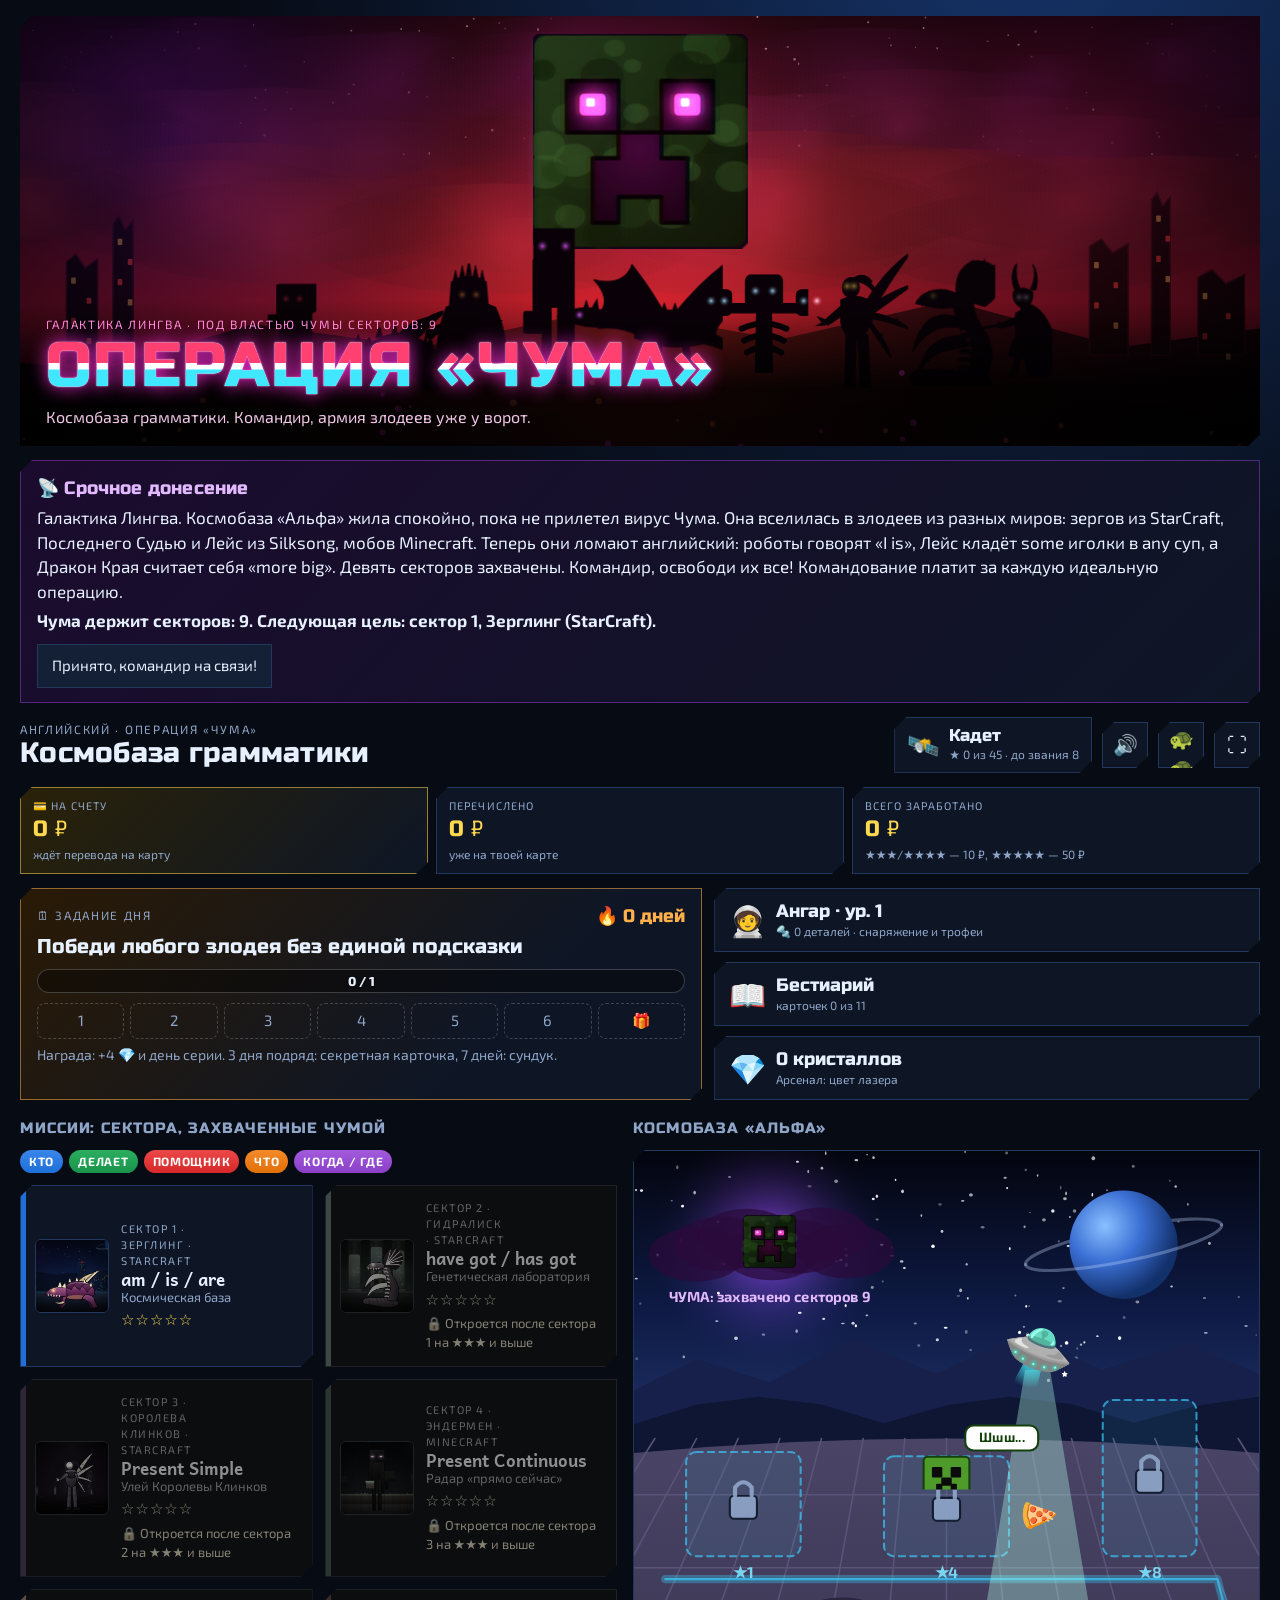
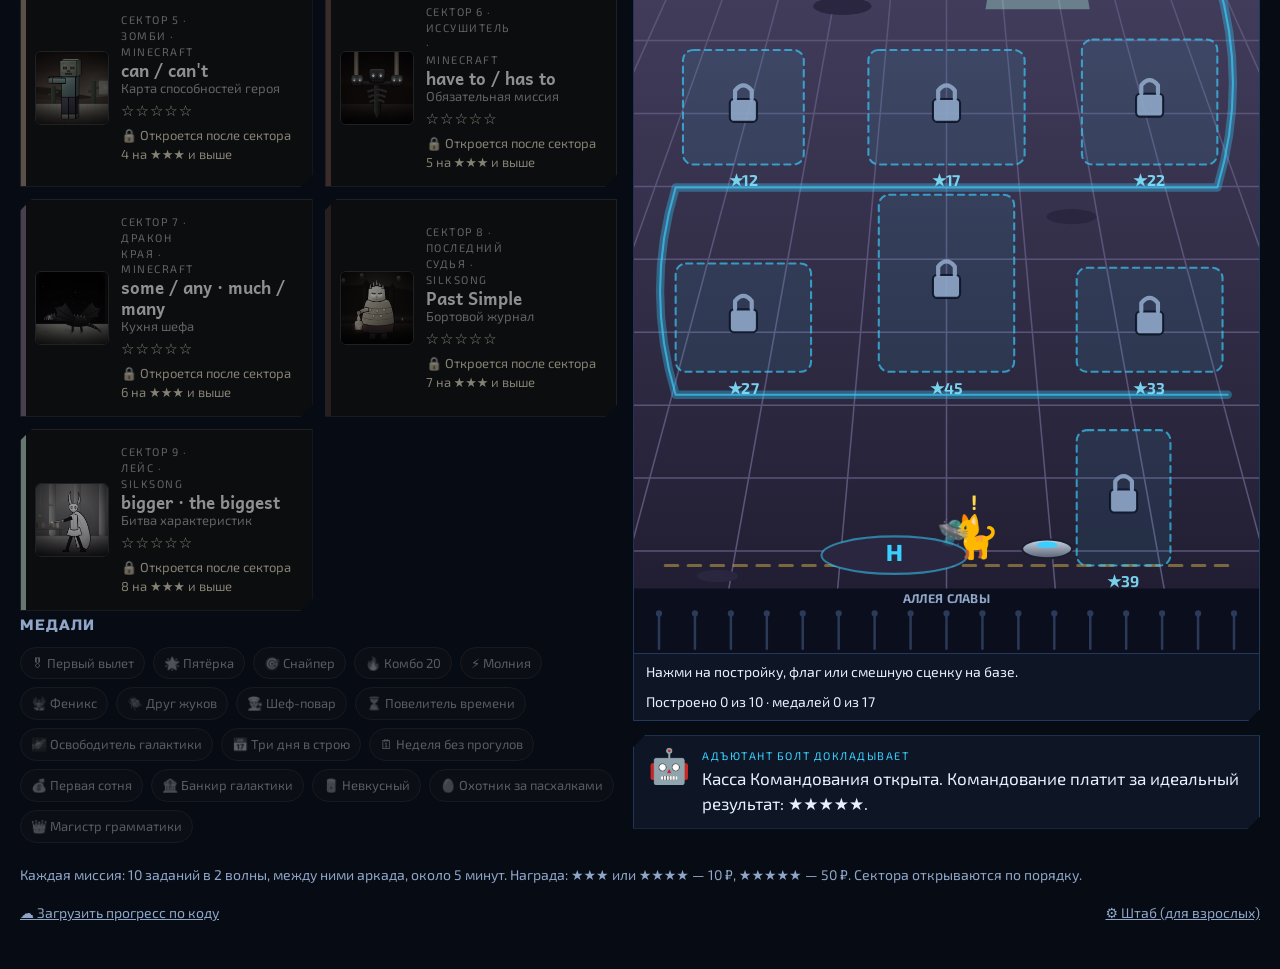
==== commit 024e2364: "v16: босс теряет конечности, волосы и взрывается Co-Authored-By: Claude Opus 5.5 <noreply@anthropic." ====
--- a/index.html
+++ b/index.html
@@ -571,6 +571,11 @@
 .mm-boss[data-d="2"] .mm-hair{filter:sepia(.7) saturate(.6) brightness(.6)}
 .mm-boss[data-d="2"] .mm-svg{animation:mmf 3s ease-in-out infinite,mmhurt .5s infinite}@keyframes mmhurt{50%{filter:drop-shadow(0 0 18px #FF4A1A)}}
 .mm-boss.hit .mm-svg{animation:mmh2 .5s}@keyframes mmh2{15%{transform:translateX(-22px) rotate(-12deg) scale(.95);filter:brightness(3) sepia(1) hue-rotate(-30deg)}45%{transform:translateX(10px) rotate(6deg)}}
+/* v16 разрушение босса */
+.mm-fly{position:absolute;z-index:6;pointer-events:none;overflow:visible}
+.mm-boss[data-d="1"] .mm-jaw,.mm-boss[data-d="1"] .mm-wing,.mm-boss[data-d="2"] .mm-jaw,.mm-boss[data-d="2"] .mm-wing,.mm-boss[data-d="2"] .mm-hair{visibility:hidden}
+.mm-svg.gone{visibility:hidden}
+.mm-svg.reborn{animation:reborn .9s ease-out}@keyframes reborn{0%{transform:scale(.1) rotate(-30deg);opacity:0;filter:brightness(3)}70%{transform:scale(1.15)}}
 
 @media (prefers-reduced-motion:reduce){*{animation:none!important;transition:none!important}}
 </style>
@@ -3058,7 +3063,7 @@
   const SVG = `<svg viewBox="0 0 150 270" class="mm-svg"><defs><radialGradient id="mmF" cx=".45" cy=".35" r=".7"><stop offset="0" stop-color="#C4D0BE"/><stop offset="1" stop-color="#7E9079"/></radialGradient><radialGradient id="mmB" cx=".4" cy=".35" r=".75"><stop offset="0" stop-color="#C8D2C4"/><stop offset="1" stop-color="#76866F"/></radialGradient><linearGradient id="mmH" x1="0" y1="0" x2="0" y2="1"><stop offset="0" stop-color="#4FB34A"/><stop offset="1" stop-color="#2E7F2E"/></linearGradient></defs>
    <g stroke="#0E0E0E" stroke-width="4" stroke-linejoin="round" stroke-linecap="round">
    <g class="mm-body">
-   <path d="M56 160 Q40 150 22 156 Q30 166 50 166 Z M88 160 Q104 150 122 156 Q114 166 94 166 Z" fill="#DDE8E0" fill-opacity=".75" stroke-width="3"/>
+   <path class="mm-wing" d="M56 160 Q40 150 22 156 Q30 166 50 166 Z M88 160 Q104 150 122 156 Q114 166 94 166 Z" fill="#DDE8E0" fill-opacity=".75" stroke-width="3"/>
    <path d="M72 196 Q104 196 108 222 Q108 246 72 268 Q36 246 36 222 Q40 196 72 196 Z" fill="url(#mmB)"/>
    <path d="M40 214 Q72 226 104 214 M38 232 Q72 244 106 232 M48 250 Q72 260 96 250" fill="none" stroke-width="3"/>
    <path d="M40 214 Q72 226 104 214 L106 223 Q72 236 38 223 Z M38 232 Q72 244 106 232 L102 241 Q72 252 42 241 Z" fill="#4F5E4B" stroke="none"/>
@@ -3151,8 +3156,22 @@
         const x = b.x + (Math.random() - .5) * 50, y = b.y - b.h * (.3 - i * .2);
         burst(x, y, 22, "leaf", i ? "#2E7F2E" : "#4FB34A", 7); burst(x, y, 30, "spark", "#FFB03A", 8); burst(x, y, 12, "spark", "#FF4A1A", 5); burst(x, y, 10, "chunk", "#9AAA94", 6); burst(x, y, 8, "smoke", "rgba(60,60,60,.6)", 1.5);
         ring(x, y, i ? "#FFB03A" : "#FFE36A", 5 + i * 2); dmgTxt(x + 30, y - 20, "−" + (30 + Math.floor(Math.random() * 25)), 34 + i * 6); flash(); sh = 26; }, 180 + d)); }
+    function flyOff(els, power){ const sv = $("#mm-boss .mm-svg"); if (!sv) return; const a = stage().getBoundingClientRect(), r = sv.getBoundingClientRect();
+      els.forEach(el => { const o = document.createElementNS("http://www.w3.org/2000/svg", "svg"); o.setAttribute("viewBox", sv.getAttribute("viewBox")); o.setAttribute("class", "mm-fly");
+        o.style.cssText = `left:${r.left - a.left}px;top:${r.top - a.top}px;width:${r.width}px;height:${r.height}px`;
+        const g = document.createElementNS("http://www.w3.org/2000/svg", "g"); g.setAttribute("stroke", "#0E0E0E"); g.setAttribute("stroke-width", "4"); g.setAttribute("stroke-linejoin", "round"); g.appendChild(el.cloneNode(true)); o.appendChild(g); stage().appendChild(o);
+        const bb = el.getBBox(), ox = bb.x + bb.width / 2, dir = ox < 72 ? -1 : 1, dx = dir * (80 + Math.random() * 160) * power, up = -(60 + Math.random() * 120) * power, rot = dir * (180 + Math.random() * 360);
+        o.style.transformOrigin = `${ox / 150 * 100}% ${(bb.y + bb.height / 2) / 270 * 100}%`;
+        o.animate([{transform:"translate(0,0) rotate(0)", opacity:1}, {transform:`translate(${dx * .6}px,${up}px) rotate(${rot * .5}deg)`, opacity:1, offset:.4}, {transform:`translate(${dx}px,${up + 420}px) rotate(${rot}deg)`, opacity:0}], {duration:1500, easing:"cubic-bezier(.2,.6,.4,1)"}).onfinish = () => o.remove(); }); }
+    function wreck(d){ const sv = $("#mm-boss .mm-svg"); if (!sv) return; const b = rel(sv);
+      if (d === 0) { sv.classList.remove("gone"); sv.classList.add("reborn"); setTimeout(() => sv.classList.remove("reborn"), 900); return; }
+      if (d === 1) { flyOff([...sv.querySelectorAll(".mm-jaw,.mm-wing")], 1); burst(b.x, b.y + 10, 16, "chunk", "#9AAA94", 6); }
+      if (d === 2) { flyOff([sv.querySelector(".mm-hair")], .8); burst(b.x, b.y - b.h * .3, 40, "leaf", "#4FB34A", 8); }
+      if (d === 3) { flyOff([...sv.querySelector("g[stroke]").children].filter(e => !/mm-cr/.test(e.getAttribute("class") || "")), 1.6); sv.classList.add("gone");
+        burst(b.x, b.y, 60, "spark", "#FFB03A", 11); burst(b.x, b.y, 30, "spark", "#FF4A1A", 8); burst(b.x, b.y, 25, "smoke", "rgba(50,50,50,.7)", 3); burst(b.x, b.y, 40, "leaf", "#4FB34A", 9);
+        ring(b.x, b.y, "#FFE36A", 9); setTimeout(() => ring(b.x, b.y, "#FF4A1A", 13), 150); dmgTxt(b.x, b.y - 40, "💥 ВЗРЫВ!", 48); sh = 40; sfx("boom"); setTimeout(() => sfx("boom"), 200); } }
     addEventListener("resize", size);
-    return {on, html, init, reset, charge, misfire, fire, stop};
+    return {on, html, init, reset, charge, misfire, fire, stop, wreck};
   })();
   let st = null, raf = 0;
   function view(){ let v = $("#v-moss"); if (!v) { v = document.createElement("section"); v.className = "view"; v.id = "v-moss"; v.hidden = true; $("#v-arc").after(v); } v.className = "view mt-" + (S.cfg.mossTheme || "d"); return v; }
@@ -3170,7 +3189,9 @@
     $("#mm-go").onclick = () => { $("#mm-ov").hidden = true; st.phase = "play"; next(); tick(); };
     v.querySelectorAll("[data-k]").forEach(b => b.onclick = () => key(b.dataset.k));
     hp(); if (GUN.on()) GUN.init(); }
-  function hp(){ $("#mm-boss").dataset.d = 3 - st.hp; $("#mm-hp").innerHTML = "💚".repeat(st.hp) + "🖤".repeat(3 - st.hp); }
+  function hp(){ const bs = $("#mm-boss"), d = 3 - st.hp, was = +(bs.dataset.d || 0);
+    if (GUN.on() && d > was) setTimeout(() => { if (!st) return; bs.dataset.d = d; GUN.wreck(d); }, 440); else { bs.dataset.d = d; if (GUN.on() && d < was) GUN.wreck(0); }
+    $("#mm-hp").innerHTML = "💚".repeat(st.hp) + "🖤".repeat(3 - st.hp); }
   function say(t){ const s = $("#mm-say"); s.textContent = t; s.classList.remove("on"); void s.offsetWidth; s.classList.add("on"); }
   function next(){ if (GUN.on()) GUN.reset(); const op = st.ops[st.solved % 4]; st.E = MAKERS[op](); st.k = 0; stepIn(); }
   function stepIn(){ const E = st.E; if (st.k >= E.steps.length) { E.finish(); draw(-1); return solved(); }
@@ -3186,7 +3207,7 @@
   function growMoss(){ const m = $("#mm-moss"); m.style.setProperty("--g", Math.min(1, st.wrong * .12)); }
   function solved(){ if (GUN.on()) GUN.fire(); st.solved++; st.score += 5; st.hp = Math.max(0, st.hp - 1); hp(); upd(); say(pick(["Ай! Мой мох!", "Ты меня обжёг!", "Не может быть!"])); sfx("boom");
     st.wrong = Math.max(0, st.wrong - 3); growMoss();
-    if (st.hp === 0) { st.score += 10; say("Я ещё вернусь..."); st.hp = 3; setTimeout(hp, 900); }
+    if (st.hp === 0) { st.score += 10; say("Я ещё вернусь..."); st.hp = 3; setTimeout(() => st && hp(), GUN.on() ? 2200 : 900); }
     $("#mm-q").textContent = "Пример решён! +5"; st.phase = "pause"; setTimeout(() => { if (st && st.phase === "pause") { st.phase = "play"; next(); } }, 1400); }
   function upd(){ $("#mm-sc").textContent = st.score; }
   function tick(){ let last = performance.now(); cancelAnimationFrame(raf);
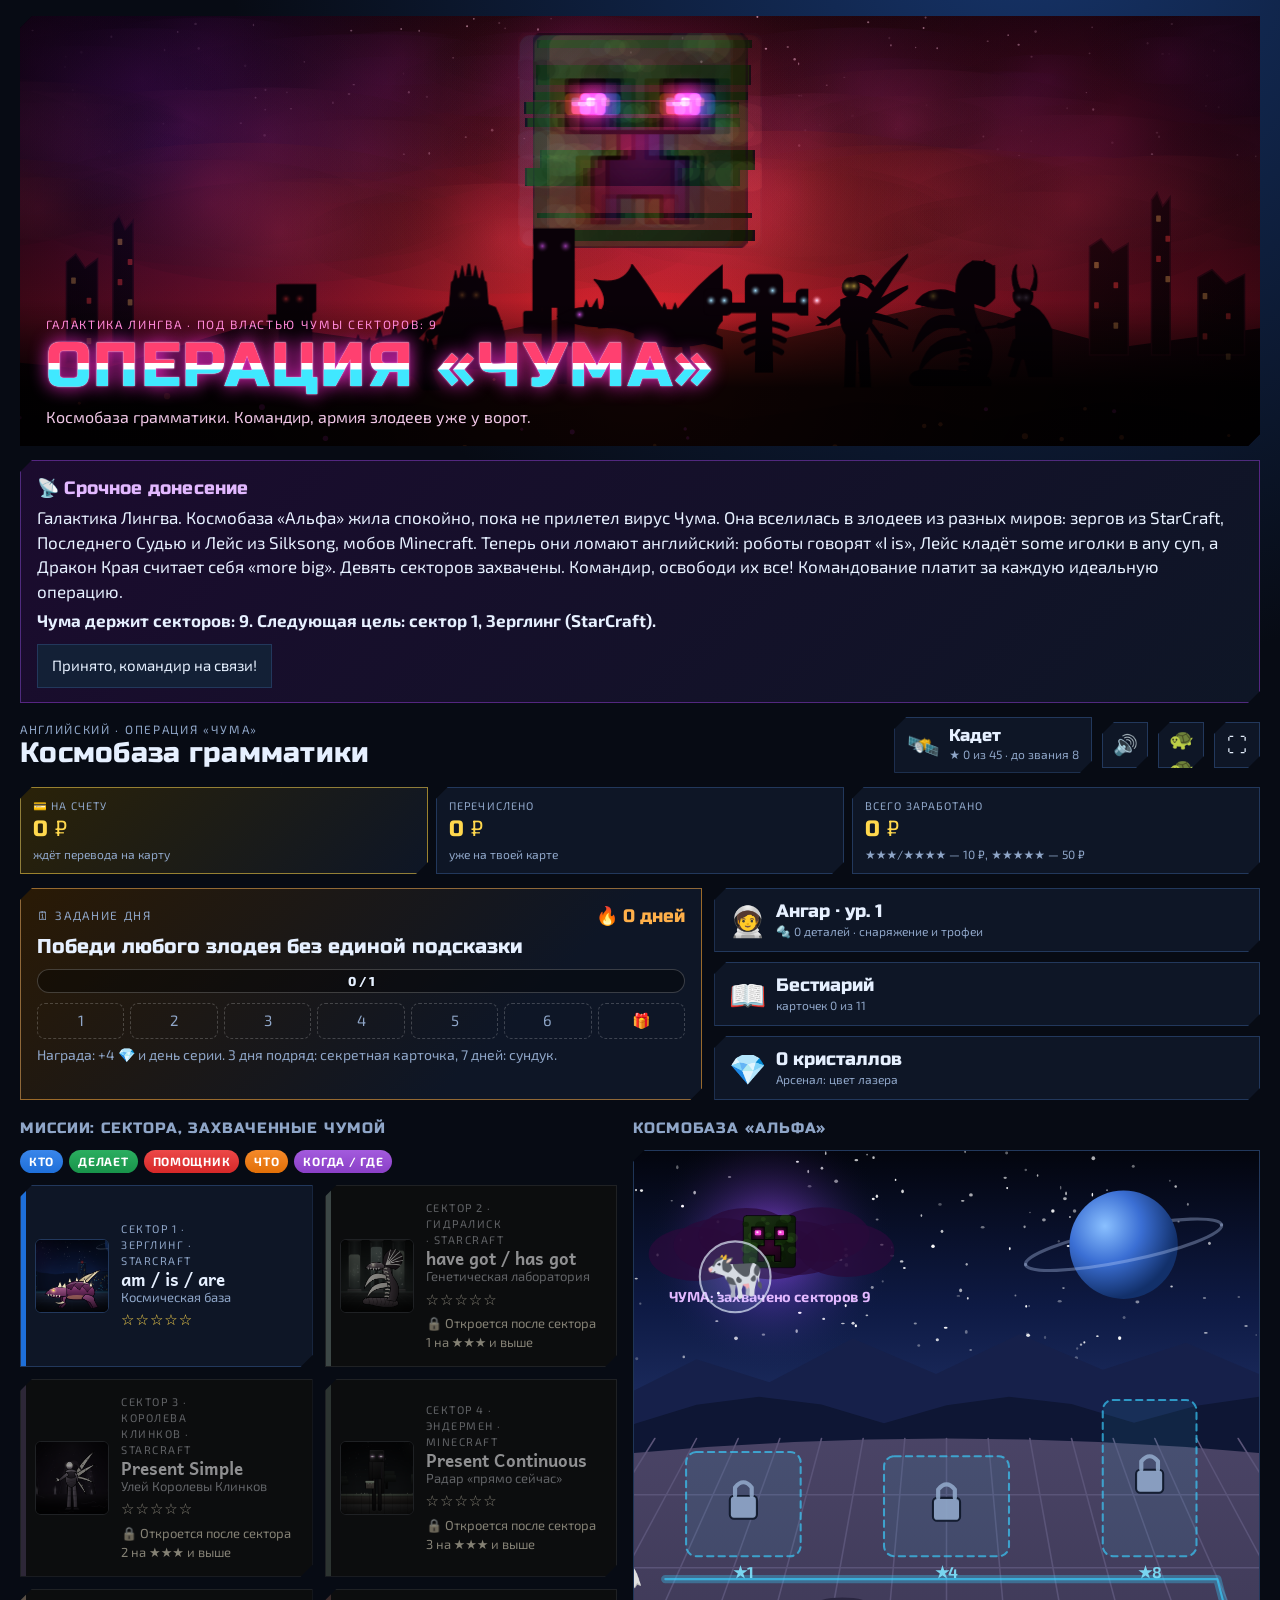
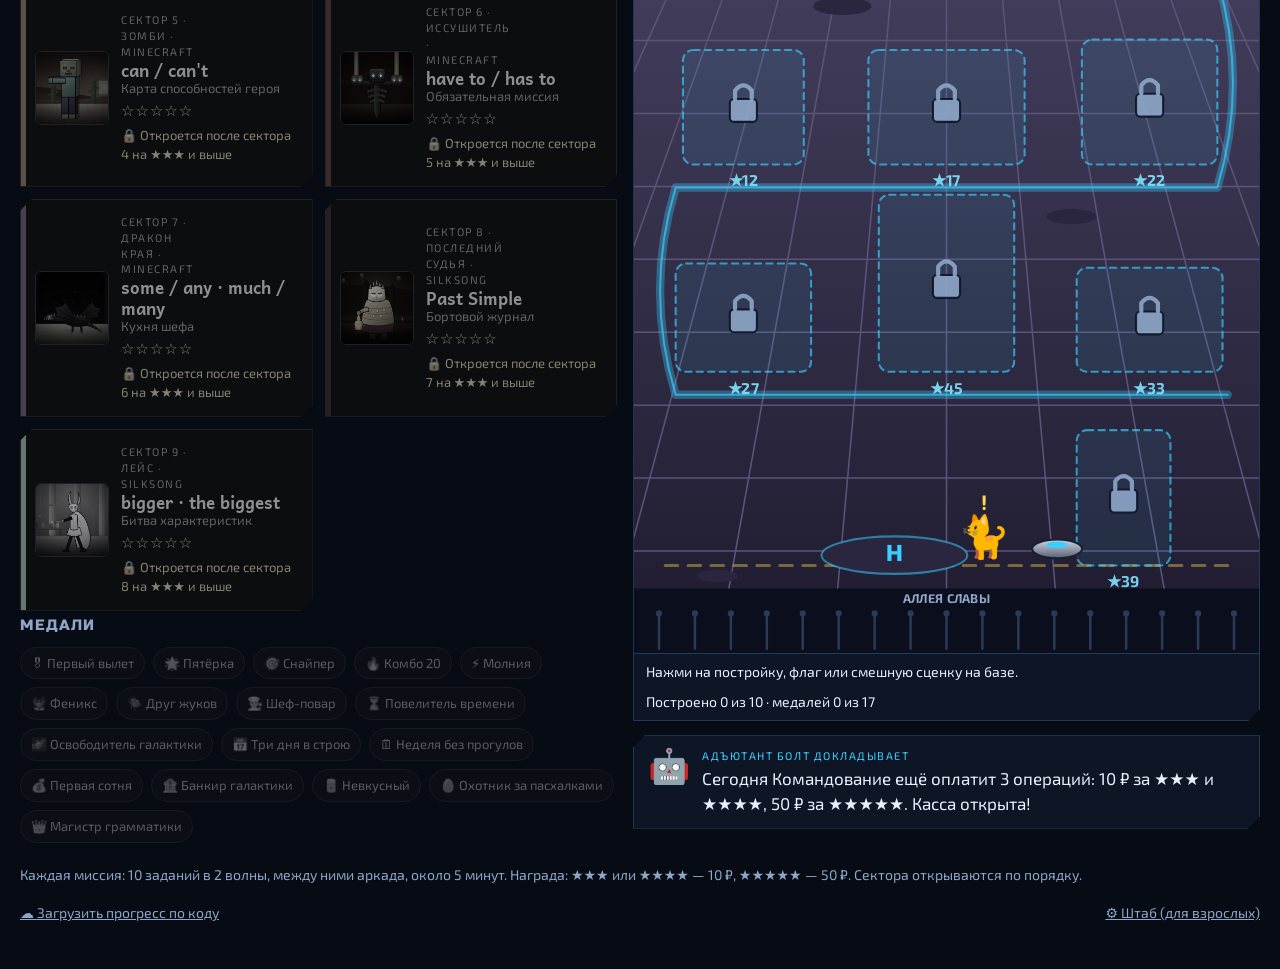
==== commit e60661bd: "v17: Штаб — все облачные сохранения и параметры каждого (синхронизация cfg по cfgAt) Co-Authored-By:" ====
--- a/index.html
+++ b/index.html
@@ -576,6 +576,13 @@
 .mm-boss[data-d="1"] .mm-jaw,.mm-boss[data-d="1"] .mm-wing,.mm-boss[data-d="2"] .mm-jaw,.mm-boss[data-d="2"] .mm-wing,.mm-boss[data-d="2"] .mm-hair{visibility:hidden}
 .mm-svg.gone{visibility:hidden}
 .mm-svg.reborn{animation:reborn .9s ease-out}@keyframes reborn{0%{transform:scale(.1) rotate(-30deg);opacity:0;filter:brightness(3)}70%{transform:scale(1.15)}}
+/* v17 все сохранения */
+.sv-list{display:grid;gap:10px;margin:8px 0}.sv-card{padding:12px;border:1px solid rgba(127,232,255,.35);background:rgba(127,232,255,.05)}
+.sv-h{font-size:18px;margin-bottom:4px}.sv-code{opacity:.7;font-size:14px}.sv-me{font-size:12px;background:#3C9A3C;color:#fff;border-radius:8px;padding:2px 8px}
+.sv-s{font-size:14px;opacity:.85;margin-bottom:8px}.sv-ed{margin-top:10px}
+.sv-grid{display:grid;grid-template-columns:repeat(auto-fill,minmax(190px,1fr));gap:8px}.sv-grid label{display:flex;flex-direction:column;font-size:13px;gap:3px}
+.sv-grid input,.sv-grid select{font-size:16px;padding:6px;border-radius:8px}.sv-grid label.sv-ck,.sv-ck{flex-direction:row;align-items:center;gap:6px;font-size:14px}
+.sv-arc{display:flex;flex-wrap:wrap;gap:6px 14px;margin:10px 0}
 
 @media (prefers-reduced-motion:reduce){*{animation:none!important;transition:none!important}}
 </style>
@@ -3005,12 +3012,26 @@
     if (!tok()) { st = "нет ключа GitHub на этом устройстве"; return false; }
     try {
       if (!S.cloud) { S.cloud = await newCode(); localStorage.setItem(KEY, JSON.stringify(S)); }
-      const r = await get(S.cloud, true), sha = r.ok ? (await r.json()).sha : undefined;
+      const r = await get(S.cloud, true), js = r.ok ? await r.json() : null, sha = js ? js.sha : undefined;
+      if (js) mergeCfg(js);
       const body = {message:"save " + S.cloud, content:b64(JSON.stringify(Object.assign({}, S, {savedAt:Date.now()}))), sha};
       const p = await fetch(API + S.cloud + ".json", {method:"PUT", headers:{Authorization:"Bearer " + tok(), Accept:"application/vnd.github+json"}, body:JSON.stringify(body)});
       st = p.ok ? "сохранено в облако " + new Date().toLocaleTimeString("ru-RU", {hour:"2-digit", minute:"2-digit"}) : "ошибка облака " + p.status; return p.ok;
     } catch(err) { st = "нет связи с облаком"; return false; }
   }
+  /* v17: параметры сохранения можно менять из Штаба любого устройства; побеждает более свежая правка (cfgAt) */
+  function dec(js){ try { return JSON.parse(decodeURIComponent(escape(atob(js.content.replace(/\n/g, ""))))); } catch(e) { return null; } }
+  function mergeCfg(js){ const d = dec(js); const mine = JSON.stringify(S.cfg);
+    if (d && d.cfg && (d.cfgAt || 0) > (S.cfgAt || 0)) { S.cfg = Object.assign(S.cfg, d.cfg); S.cfgAt = d.cfgAt; S._cfgSent = JSON.stringify(S.cfg); localStorage.setItem(KEY, JSON.stringify(S)); return true; }
+    if (S._cfgSent !== undefined && S._cfgSent !== mine) S.cfgAt = Date.now(); S._cfgSent = mine; return false; }
+  async function pull(){ if (!S.cloud) return; try { const r = await get(S.cloud, !!tok()); if (r.ok && mergeCfg(await r.json())) toast("⚙ Штаб обновил настройки"); } catch(e) {} }
+  async function list(){ const r = await fetch(API.slice(0, -1) + "?t=" + Date.now(), {cache:"no-store", headers:Object.assign({Accept:"application/vnd.github+json"}, tok() ? {Authorization:"Bearer " + tok()} : {})});
+    if (!r.ok) throw new Error("Облако не отвечает (" + r.status + ")");
+    const files = (await r.json()).filter(f => /^\d{4}\.json$/.test(f.name));
+    return Promise.all(files.map(async f => { const g = await get(f.name.slice(0, 4), !!tok()); const js = g.ok ? await g.json() : null; return {code:f.name.slice(0, 4), sha:js && js.sha, d:js && dec(js)}; })); }
+  async function putOther(code, d, sha){ if (!tok()) throw new Error("Нужен ключ GitHub на этом устройстве");
+    const p = await fetch(API + code + ".json", {method:"PUT", headers:{Authorization:"Bearer " + tok(), Accept:"application/vnd.github+json"}, body:JSON.stringify({message:"Штаб: параметры " + code, content:b64(JSON.stringify(d)), sha})});
+    if (!p.ok) throw new Error("Ошибка записи " + p.status); return (await p.json()).content.sha; }
   function soon(){ if (!tok()) return; clearTimeout(timer); timer = setTimeout(push, 4000); }
   async function load(code){
     const r = await fetch(API + code + ".json?t=" + Date.now(), {cache:"no-store", headers:{Accept:"application/vnd.github.raw+json"}});
@@ -3020,9 +3041,10 @@
     try { localStorage.setItem(KEY + "-backup-" + Date.now(), JSON.stringify(S)); } catch(e) {}
     d.cloud = code; delete d.savedAt; localStorage.setItem(KEY, JSON.stringify(d)); location.reload();
   }
-  return {push, soon, load, tok, TK, status:() => st};
+  return {push, soon, load, tok, TK, status:() => st, pull, list, putOther};
 })();
 { const _save = save; save = function(){ _save(); CLOUD.soon(); }; }
+setTimeout(() => CLOUD.pull(), 1500); setInterval(() => { if (!document.hidden) CLOUD.pull(); }, 120000); document.addEventListener("visibilitychange", () => { if (!document.hidden) CLOUD.pull(); });
 function cloudDlg(){
   let o = $("#cloud-dlg"); if (!o) { o = document.createElement("div"); o.id = "cloud-dlg"; document.body.appendChild(o); }
   o.innerHTML = `<div class="cloud-card cut"><h2>☁ Загрузить прогресс</h2><p>Введи 4-значный код сохранения. Он есть в Штабе на том устройстве, где ты играл.</p>
@@ -3054,6 +3076,38 @@
     const q = document.createElement("button"); q.id = "arc-quit"; q.className = "say"; q.textContent = "✕ Выйти из теста"; q.onclick = () => ARC.quit(); $("#v-arc").appendChild(q); });
   $("#b-gh").onclick = async () => { const v = $("#i-gh").value.trim(); if (v && !v.startsWith("•")) localStorage.setItem(CLOUD.TK, v); $("#gh-msg").textContent = "Выгружаю…"; const ok = await CLOUD.push(); $("#gh-msg").textContent = CLOUD.status(); if (ok) box.querySelector(".cl-code").textContent = S.cloud; };
 }; }
+/* v17 Штаб: все облачные сохранения и параметры каждого */
+{ const _parent = parent; parent = function(){ _parent.apply(this, arguments);
+  const box = document.createElement("div"); box.className = "saves-box";
+  box.innerHTML = `<h3>Все сохранения</h3><p>Все коды из облака. «Настроить» меняет параметры этого сохранения: устройство, где на нём играют, подхватит их при следующем запуске или в течение пары минут. Для записи нужен ключ GitHub на этом устройстве.</p><div id="sv-list" class="joke">Загружаю список…</div>`;
+  const P = $("#parent"), anchor = P.querySelector("#b-reset")?.closest(".row"); anchor ? anchor.before(box) : P.appendChild(box);
+  const AK = ["catch","rocks","tir","feed","mole","gum","moss"];
+  const sum = d => { const ms = Object.values(d.m || {}); return {stars:ms.reduce((a, m) => a + (m.best || 0), 0), done:ms.filter(m => (m.best || 0) >= 3).length, runs:ms.reduce((a, m) => a + (m.runs || 0), 0)}; };
+  const dt = t => t ? new Date(t).toLocaleString("ru-RU", {day:"2-digit", month:"2-digit", hour:"2-digit", minute:"2-digit"}) : "—";
+  let items = [];
+  async function load(){ const L = box.querySelector("#sv-list"); try { items = await CLOUD.list(); } catch(e) { L.textContent = e.message; return; }
+    L.className = "sv-list"; L.innerHTML = items.filter(x => x.d).map((x, i) => { const s = sum(x.d), c = x.d.cfg || {};
+      return `<div class="sv-card cut"><div class="sv-h"><b>${esc(c.label || "Без имени")}</b> <span class="sv-code">код ${x.code}</span>${x.code === S.cloud ? ' <span class="sv-me">это устройство</span>' : ""}</div>
+       <div class="sv-s">⭐ ${s.stars} · секторов ≥3★: ${s.done}/9 · боёв: ${s.runs} · 💎 ${x.d.gems || 0} · заработано ${rub(x.d.pay?.earned || 0)}, выплачено ${rub(x.d.pay?.paid || 0)} · сохранено ${dt(x.d.savedAt)}</div>
+       <button class="say" data-sv="${i}">⚙ Настроить</button><div class="sv-ed" id="sv-ed${i}" hidden></div></div>`; }).join("") || "Сохранений пока нет.";
+    L.querySelectorAll("[data-sv]").forEach(b => b.onclick = () => edit(+b.dataset.sv)); }
+  function edit(i){ const x = items[i], c = Object.assign({}, x.d.cfg), ed = box.querySelector("#sv-ed" + i); if (!ed.hidden) { ed.hidden = true; return; } ed.hidden = false;
+    const num = (k, t, v) => `<label>${t}<input type="number" data-n="${k}" value="${v ?? ""}"></label>`, off = c.arcOff || [];
+    ed.innerHTML = `<div class="sv-grid"><label>Имя<input type="text" data-t="label" value="${esc(c.label || "")}" placeholder="Артём / тест"></label>
+      ${num("rate5", "₽ за 5★", c.rate5)}${num("rate34", "₽ за 3–4★", c.rate34)}${num("cap", "Оплачиваемых боёв в день", c.cap)}${num("tasks", "Заданий в бою", c.tasks)}${num("minutes", "Минут на 5★", c.minutes)}${num("chest", "₽ из сундука дня", c.chest)}
+      <label>Мини-игры<select data-s="arcEvery">${[[1,"после каждой волны"],[2,"через раз"],[3,"каждый 3-й"],[5,"каждый 5-й"]].map(([v, t]) => `<option value="${v}" ${(c.arcEvery || 1) == v ? "selected" : ""}>${t}</option>`).join("")}</select></label>
+      <label>Матерь мхов<select data-s="mossTheme">${[["d","D. Оружие"],["a","A. Логово"],["b","B. Тетрадь"],["c","C. Терминал"]].map(([v, t]) => `<option value="${v}" ${(c.mossTheme || "d") === v ? "selected" : ""}>${t}</option>`).join("")}</select></label>
+      <label class="sv-ck"><input type="checkbox" data-b="arcade" ${c.arcade !== false ? "checked" : ""}> Мини-игры включены</label><label class="sv-ck"><input type="checkbox" data-b="scenes" ${c.scenes !== false ? "checked" : ""}> Сценки перед заданием</label></div>
+      <div class="sv-arc">${AK.map(k => `<label class="sv-ck"><input type="checkbox" data-a="${k}" ${off.includes(k) ? "" : "checked"}> ${esc(ARC_NAMES[k])}</label>`).join("")}</div>
+      <div class="row"><button class="big" data-go>Сохранить для кода ${x.code}</button><span class="joke" data-msg></span></div>`;
+    ed.querySelector("[data-go]").onclick = async () => { const m = ed.querySelector("[data-msg]");
+      ed.querySelectorAll("[data-n]").forEach(e => { if (e.value !== "") c[e.dataset.n] = +e.value; }); ed.querySelectorAll("[data-s]").forEach(e => c[e.dataset.s] = isNaN(+e.value) ? e.value : +e.value);
+      ed.querySelectorAll("[data-b]").forEach(e => c[e.dataset.b] = e.checked); c.label = ed.querySelector("[data-t]").value.trim(); c.arcOff = AK.filter(k => !ed.querySelector(`[data-a="${k}"]`).checked);
+      const now = Date.now(); m.textContent = "Записываю…";
+      try { if (x.code === S.cloud) { S.cfg = Object.assign(S.cfg, c); S.cfgAt = now; S._cfgSent = JSON.stringify(S.cfg); save(); }
+        const d = Object.assign({}, x.d, {cfg:c, cfgAt:now}); x.sha = await CLOUD.putOther(x.code, d, x.sha); x.d = d; m.textContent = "✅ Сохранено"; setTimeout(load, 800); }
+      catch(e) { m.textContent = e.message; } }; }
+  load(); }; }
 var ARC_NAMES = {catch:"🧲 Ловец слов", rocks:"☄️ Метеоритный дождь", tir:"🎯 Тир на скорость", feed:"🍕 Покорми монстра", mole:"🔨 Бонк пришельцев", gum:"🫧 Жвачка"};
 
 /* ---------- v13: мини-игра «Матерь мхов» — примеры столбиком ---------- */
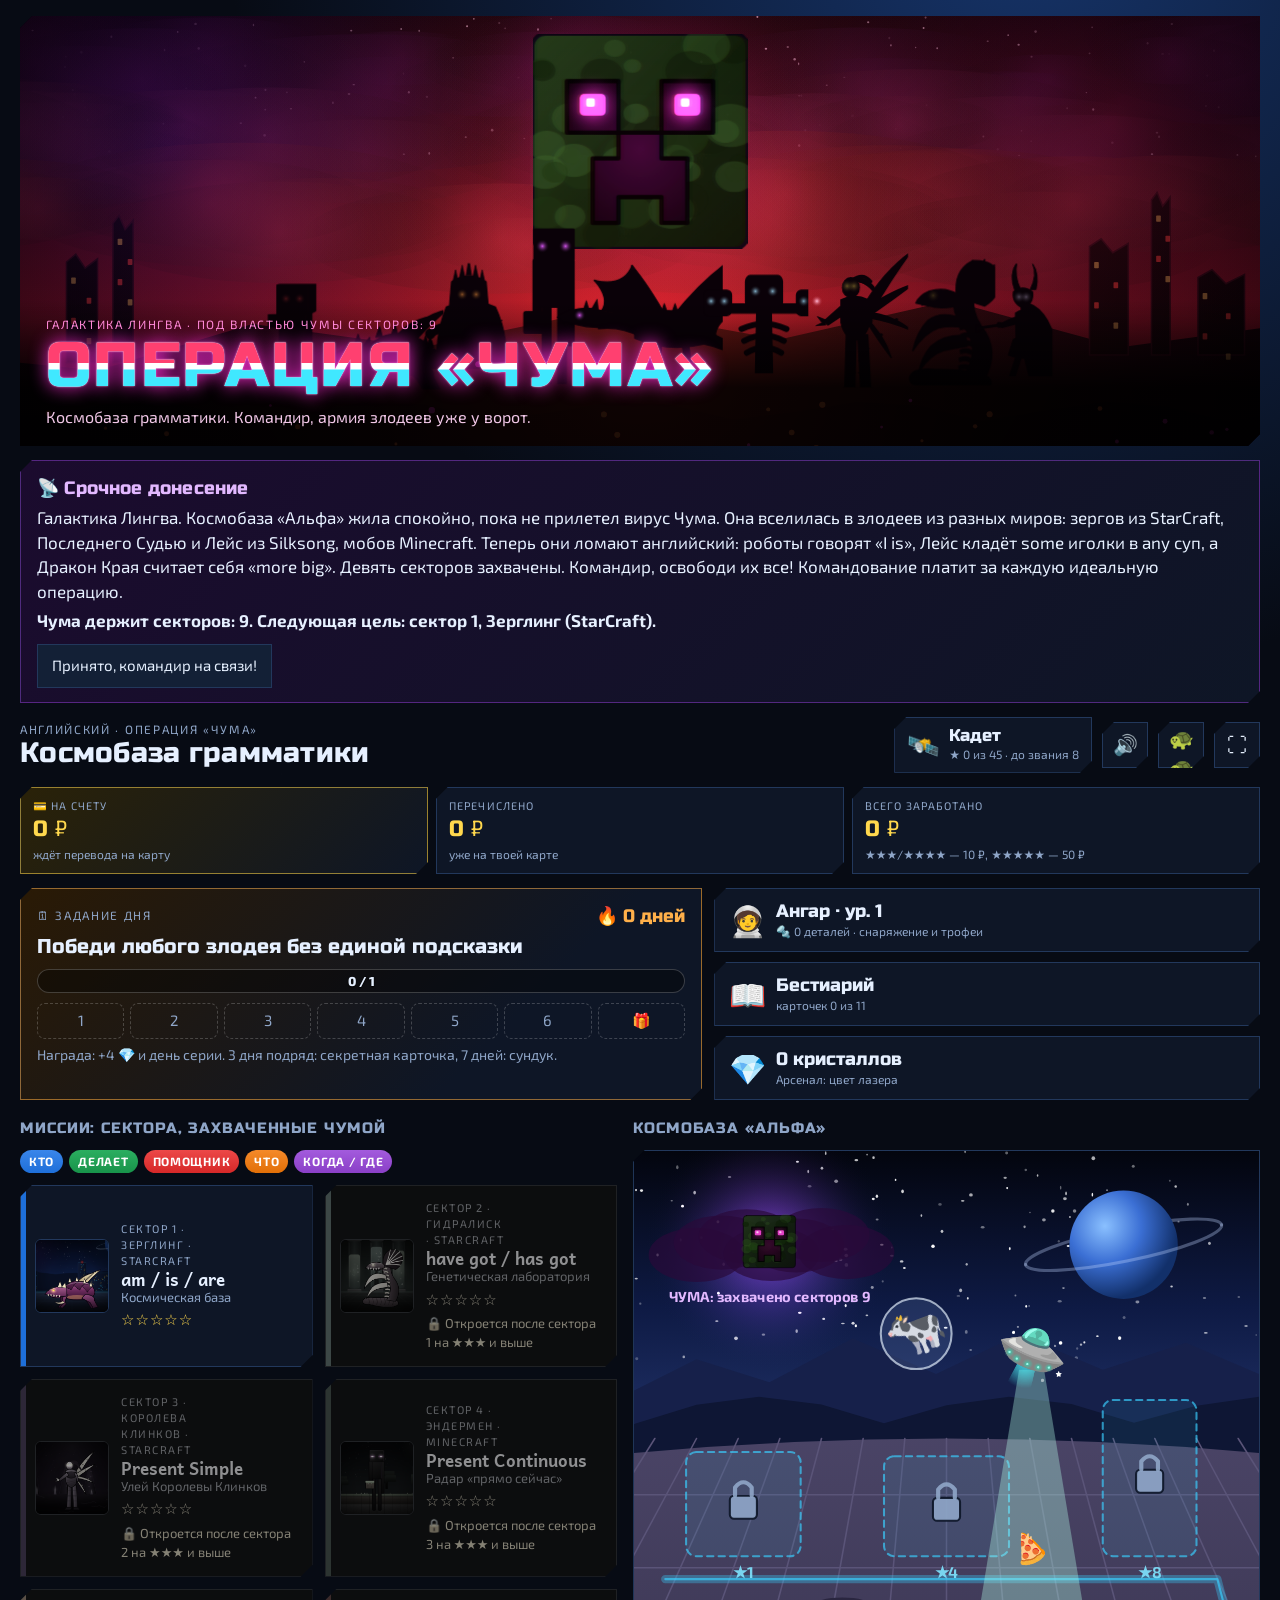
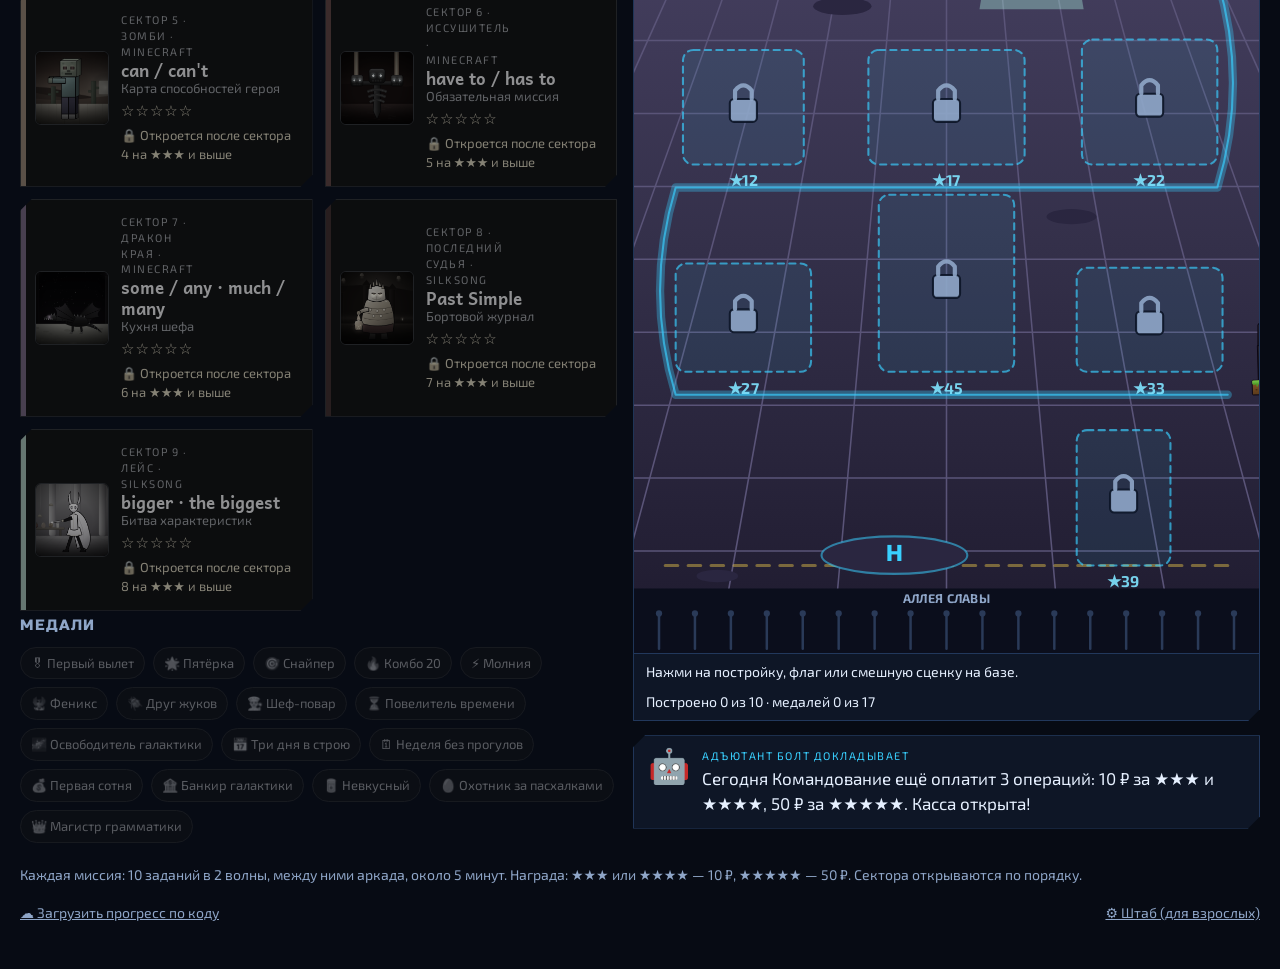
==== commit ad51ed8c: "v18: Матерь мхов только в оформлении «Оружие», Штаб — выбор запускаемых игр Co-Authored-By: Claude O" ====
--- a/index.html
+++ b/index.html
@@ -486,29 +486,6 @@
 #mm-quit{position:fixed;top:12px;right:12px;z-index:50}
 #v-moss .arc-ov{position:absolute;inset:0;z-index:5}
 @media (max-width:760px){.mm-stage{grid-template-columns:1fr}.mm-svg{max-width:120px}.mm-ex{font-size:34px;min-height:0}}
-/* A: логово во мхах (Silksong) */
-.mt-a .mm-stage{background:radial-gradient(ellipse at 30% 20%,#1F4A2A,#071510 70%);border:1px solid #3C9A3C}
-.mt-a .mm-ex{background:linear-gradient(#2A2F2A,#171B17);color:#C9FFB8;box-shadow:inset 0 0 24px #000,0 0 0 3px #4A564A;text-shadow:0 0 10px #6CFF6C;--hot:#FFE36A;--c2:#FF9C6A;--c3:#8AE8FF}
-.mt-a #mm-q{background:rgba(10,30,15,.85);color:#E4FFE0;border:1px solid #3C9A3C}
-.mt-a .mm-in{background:#0B1A0F;color:#FFE36A;border:2px solid #3C9A3C}
-.mt-a .mm-pad button{background:linear-gradient(#3B4A3B,#1F2A1F);color:#DFFFD6;border-color:#4C7A4C}
-/* B: тетрадь в клетку */
-.mt-b .mm-stage{background:#F4F1E6;border:6px solid #3C9A3C;border-image:repeating-linear-gradient(45deg,#2E7A2E 0 10px,#5ABF5A 10px 20px) 6}
-.mt-b .mm-ex{background-color:#FFFDF6;background-image:linear-gradient(#BFD4F2 1px,transparent 1px),linear-gradient(90deg,#BFD4F2 1px,transparent 1px);background-size:1.05em 1.15em;color:#1E3FA8;font-family:"Andika",cursive;box-shadow:2px 3px 0 #C9C2AA;--hot:#E53935;--c2:#C62828;--c3:#2E7D32}
-.mt-b .mm-row i{border-radius:0}
-.mt-b #mm-q{background:#FFF8D6;color:#3A2A00;border:2px dashed #C9A400}
-.mt-b .mm-in{background:#fff;color:#1E3FA8;border:2px solid #1E3FA8;font-family:"Andika"}
-.mt-b .mm-pad button{background:#fff;color:#1E3FA8;border-color:#9FB5E0;box-shadow:0 3px 0 #9FB5E0}
-.mt-b .mm-say{background:#3C9A3C;color:#fff}
-.mt-b .ttype,.mt-b .arc-hud{color:inherit}
-/* C: заражённый терминал Космобазы */
-.mt-c .mm-stage{background:linear-gradient(135deg,#071426,#0B2235);border:1px solid #39D0FF;box-shadow:inset 0 0 40px rgba(57,208,255,.15)}
-.mt-c .mm-stage::before{content:"";position:absolute;inset:0;background:repeating-linear-gradient(0deg,rgba(57,208,255,.06) 0 2px,transparent 2px 4px);pointer-events:none}
-.mt-c .mm-ex{background:rgba(4,12,24,.9);color:#7FE8FF;border:2px solid #39D0FF;text-shadow:0 0 12px #39D0FF;--hot:#7CFF3A;--c2:#FF8A3D;--c3:#7CFF3A}
-.mt-c #mm-q{background:rgba(57,208,255,.12);color:#DFF7FF;border:1px solid #39D0FF}
-.mt-c .mm-in{background:#020A14;color:#7CFF3A;border:2px solid #7CFF3A;text-shadow:0 0 10px #7CFF3A}
-.mt-c .mm-pad button{background:linear-gradient(#123049,#0A1C2E);color:#BFF2FF;border-color:#2A7FA8}
-.mt-c .mm-svg{filter:drop-shadow(0 0 14px #7CFF3A) hue-rotate(-10deg)}
 /* v13 компоновка под планшет 1280×800 */
 .mm-stage{min-height:0;grid-template-columns:minmax(140px,.8fr) 2.2fr}
 .mm-board{display:grid;grid-template-columns:auto auto;grid-template-areas:"ex pad" "q pad" "in pad";gap:10px 18px;align-items:start;justify-content:center}
@@ -3059,10 +3036,10 @@
 { const _parent = parent; parent = function(){ _parent.apply(this, arguments);
   const AK = ["catch","rocks","tir","feed","mole","gum","moss"], off = S.cfg.arcOff || [];
   const box = document.createElement("div"); box.innerHTML = `
-   <h3>Мини-игры</h3>
-   <p>Галочка: игра выпадает между волнами. Кнопка «Играть» запускает её сразу, для проверки (звёзды и деньги не начисляются).</p>
-   <div class="cfg"><label for="i-every">Как часто мини-игры</label><select id="i-every">${[[1,"после каждой волны"],[2,"через раз"],[3,"каждый 3-й перерыв"],[5,"каждый 5-й перерыв (редко)"]].map(([v, t]) => `<option value="${v}" ${(S.cfg.arcEvery || 1) === v ? "selected" : ""}>${t}</option>`).join("")}</select>
-    <label for="i-mt">Оформление «Матери мхов»</label><select id="i-mt">${[["d","D. Оружие из чисел"],["a","A. Логово во мхах"],["b","B. Тетрадь в клетку"],["c","C. Заражённый терминал"]].map(([v, t]) => `<option value="${v}" ${(S.cfg.mossTheme || "d") === v ? "selected" : ""}>${t}</option>`).join("")}</select></div>
+   <h3>Какие игры запускаются</h3>
+   <label class="sv-ck"><input type="checkbox" id="i-arcon" ${S.cfg.arcade !== false ? "checked" : ""}> <b>Мини-игры между волнами включены</b></label>
+   <p>Галочка у игры: она может выпасть Артёму. Снятая галочка: игра не запускается совсем. Кнопка «Играть» запускает её сразу, для проверки (звёзды и деньги не начисляются).</p>
+   <div class="cfg"><label for="i-every">Как часто мини-игры</label><select id="i-every">${[[1,"после каждой волны"],[2,"через раз"],[3,"каждый 3-й перерыв"],[5,"каждый 5-й перерыв (редко)"]].map(([v, t]) => `<option value="${v}" ${(S.cfg.arcEvery || 1) === v ? "selected" : ""}>${t}</option>`).join("")}</select></div>
    <p class="joke">Перерыв бывает между волнами боя. В остальные перерывы будет короткая передышка без игры.</p>
    <div class="arcl">${AK.map(k => `<div class="arci"><label><input type="checkbox" data-arc="${k}" ${off.includes(k) ? "" : "checked"}> ${esc(ARC_NAMES[k])}</label><button class="say" data-play="${k}">▶ Играть</button></div>`).join("")}</div>
    <h3>Облачное сохранение</h3>
@@ -3070,7 +3047,8 @@
    <div class="cfg"><label for="i-gh">Ключ GitHub (нужен, чтобы это устройство сохраняло в облако)</label><input id="i-gh" type="password" placeholder="github_pat_…" value="${CLOUD.tok() ? "••••••••" : ""}"></div>
    <div class="row"><button class="say" id="b-gh">Сохранить ключ и выгрузить сейчас</button><span class="joke" id="gh-msg">${esc(CLOUD.status())}</span></div>`;
   const P = $("#parent"), anchor = P.querySelector("#b-reset")?.closest(".row"); anchor ? anchor.before(box) : P.appendChild(box);
-  box.querySelector("#i-every").onchange = e => { S.cfg.arcEvery = +e.target.value; save(); }; box.querySelector("#i-mt").onchange = e => { S.cfg.mossTheme = e.target.value; save(); };
+  box.querySelector("#i-every").onchange = e => { S.cfg.arcEvery = +e.target.value; save(); };
+  box.querySelector("#i-arcon").onchange = e => { S.cfg.arcade = e.target.checked; const o = $("#i-arc"); if (o) o.checked = e.target.checked; save(); };
   box.querySelectorAll("[data-arc]").forEach(c => c.onchange = () => { const k = c.dataset.arc; S.cfg.arcOff = (S.cfg.arcOff || []).filter(x => x !== k); if (!c.checked) S.cfg.arcOff.push(k); save(); });
   box.querySelectorAll("[data-play]").forEach(b => b.onclick = () => { if (b.dataset.play === "moss") { const g = S.gems; return MOSS.run(() => { S.gems = g; save(); parent(); }, true); } const g = S.gems, d = JSON.stringify(S.dq || null); ARC.run(1 + Math.floor(Math.random() * 9), b.dataset.play, () => { $("#arc-quit")?.remove(); S.gems = g; if (d !== "null") S.dq = JSON.parse(d); save(); parent(); }); ARC.st.test = true;
     const q = document.createElement("button"); q.id = "arc-quit"; q.className = "say"; q.textContent = "✕ Выйти из теста"; q.onclick = () => ARC.quit(); $("#v-arc").appendChild(q); });
@@ -3096,7 +3074,6 @@
     ed.innerHTML = `<div class="sv-grid"><label>Имя<input type="text" data-t="label" value="${esc(c.label || "")}" placeholder="Артём / тест"></label>
       ${num("rate5", "₽ за 5★", c.rate5)}${num("rate34", "₽ за 3–4★", c.rate34)}${num("cap", "Оплачиваемых боёв в день", c.cap)}${num("tasks", "Заданий в бою", c.tasks)}${num("minutes", "Минут на 5★", c.minutes)}${num("chest", "₽ из сундука дня", c.chest)}
       <label>Мини-игры<select data-s="arcEvery">${[[1,"после каждой волны"],[2,"через раз"],[3,"каждый 3-й"],[5,"каждый 5-й"]].map(([v, t]) => `<option value="${v}" ${(c.arcEvery || 1) == v ? "selected" : ""}>${t}</option>`).join("")}</select></label>
-      <label>Матерь мхов<select data-s="mossTheme">${[["d","D. Оружие"],["a","A. Логово"],["b","B. Тетрадь"],["c","C. Терминал"]].map(([v, t]) => `<option value="${v}" ${(c.mossTheme || "d") === v ? "selected" : ""}>${t}</option>`).join("")}</select></label>
       <label class="sv-ck"><input type="checkbox" data-b="arcade" ${c.arcade !== false ? "checked" : ""}> Мини-игры включены</label><label class="sv-ck"><input type="checkbox" data-b="scenes" ${c.scenes !== false ? "checked" : ""}> Сценки перед заданием</label></div>
       <div class="sv-arc">${AK.map(k => `<label class="sv-ck"><input type="checkbox" data-a="${k}" ${off.includes(k) ? "" : "checked"}> ${esc(ARC_NAMES[k])}</label>`).join("")}</div>
       <div class="row"><button class="big" data-go>Сохранить для кода ${x.code}</button><span class="joke" data-msg></span></div>`;
@@ -3167,7 +3144,7 @@
   /* v14 вариант D «Оружие из чисел»: пушка заряжается верными цифрами, залп по боссу, частицы */
   const GUN = (() => {
     let cv, cx, P = [], cells = [], fr = 0, W = 0, H = 0, sh = 0;
-    const on = () => (S.cfg.mossTheme || "d") === "d";
+    const on = () => true;
     const html = () => `<div class="gun" id="gun"><div class="gun-back"></div><div class="gun-body"><div class="gun-cells">${[0,1,2,3].map(i => `<b class="gc" id="gc${i}"></b>`).join("")}</div><div class="gun-meter"><i id="gun-m"></i></div></div><div class="gun-barrel"><i></i><i></i><i></i></div><div class="gun-muzzle" id="gun-mz"></div><div class="gun-grip"></div></div>`;
     const stage = () => $("#v-moss .mm-stage");
     function rel(el){ const a = stage().getBoundingClientRect(), b = el.getBoundingClientRect(); return {x:b.left - a.left + b.width / 2, y:b.top - a.top + b.height / 2, w:b.width, h:b.height}; }
@@ -3228,7 +3205,7 @@
     return {on, html, init, reset, charge, misfire, fire, stop, wreck};
   })();
   let st = null, raf = 0;
-  function view(){ let v = $("#v-moss"); if (!v) { v = document.createElement("section"); v.className = "view"; v.id = "v-moss"; v.hidden = true; $("#v-arc").after(v); } v.className = "view mt-" + (S.cfg.mossTheme || "d"); return v; }
+  function view(){ let v = $("#v-moss"); if (!v) { v = document.createElement("section"); v.className = "view"; v.id = "v-moss"; v.hidden = true; $("#v-arc").after(v); } v.className = "view mt-d"; return v; }
   function run(done, test){
     const v = view(); st = {done, test, left:SEC + 5 * gearLv("boots"), score:0, hp:3, solved:0, phase:"intro", wrong:0, ops:shuf(["+", "−", "×", ":"])};
     v.innerHTML = `<div class="mm-top"><div class="ttype">🌿 Матерь мхов</div><div class="arc-hud"><span>Очки <b id="mm-sc">0</b></span><span>Рекорд <b>${(S.arcBest || {}).moss || 0}</b></span></div></div>
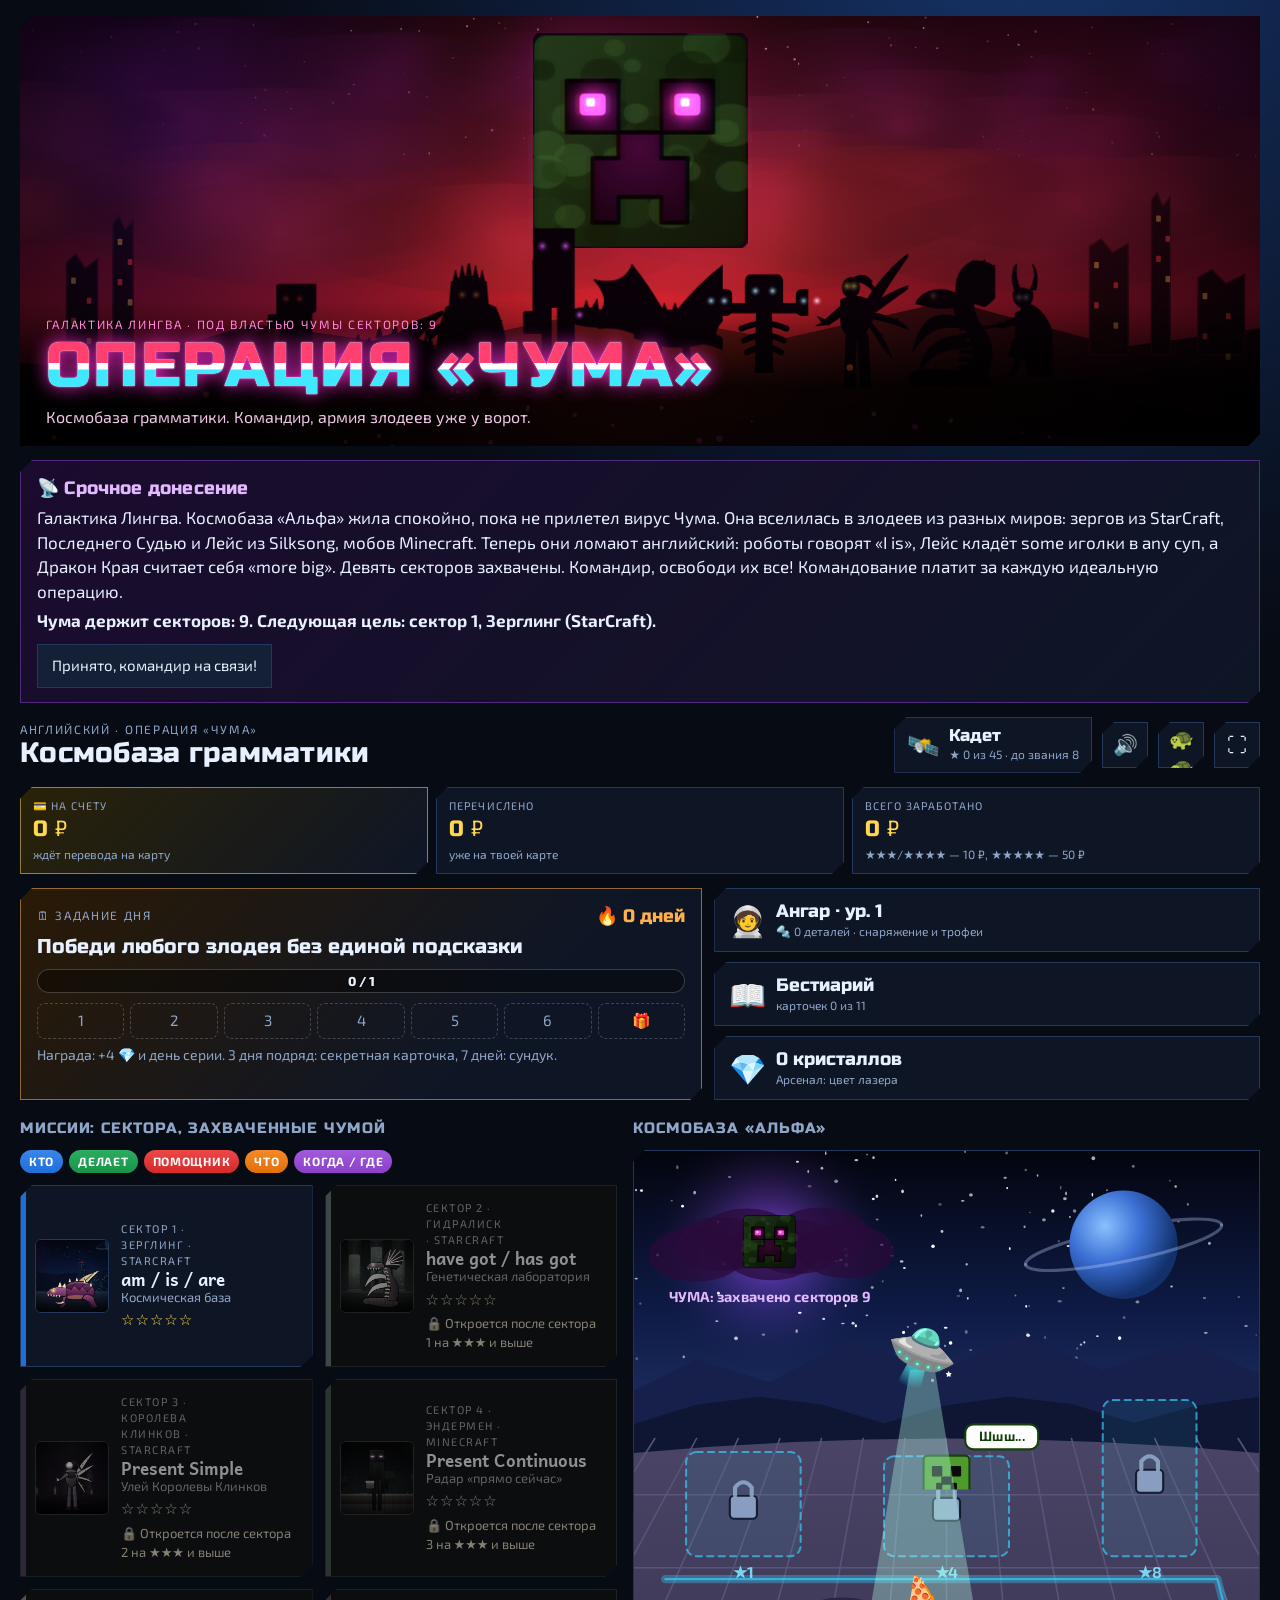
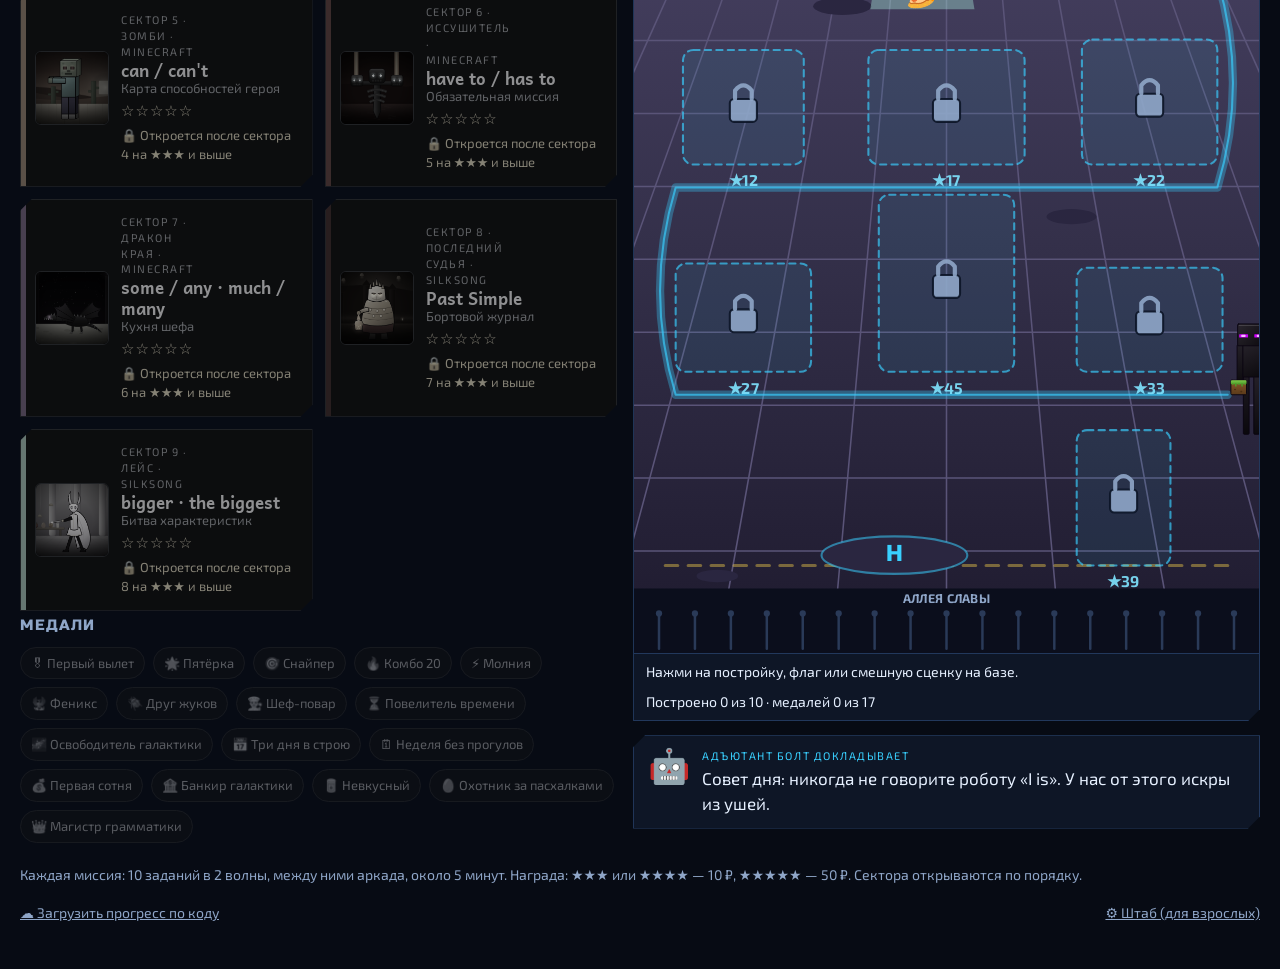
==== commit 2d4f25b4: "Матерь мхов: без таймера, игра до победы над боссом (3 примера) Co-Authored-By: Claude Opus 5.5 <nor" ====
--- a/index.html
+++ b/index.html
@@ -3216,10 +3216,10 @@
       <div class="arc-ov" id="mm-ov"></div></div>
      ${test ? '<button class="say" id="mm-quit">✕ Выйти из теста</button>' : ""}`;
     show("v-moss"); if (test) $("#mm-quit").onclick = () => end(true);
-    $("#mm-ov").innerHTML = `<div class="arc-card"><div class="eyebrow">Перезарядка · время боя на паузе</div><h2>🌿 Матерь мхов</h2><p>Матерь мхов оплетает базу! Решай примеры столбиком, шаг за шагом. Каждый решённый пример сжигает её мох. Ошибка отнимает 3 секунды.</p><button class="big" id="mm-go">В бой!</button></div>`;
+    $("#mm-ov").innerHTML = `<div class="arc-card"><div class="eyebrow">Перезарядка · время боя на паузе</div><h2>🌿 Матерь мхов</h2><p>Матерь мхов оплетает базу! Решай примеры столбиком, шаг за шагом. Каждый решённый пример сжигает её мох. Времени нет — думай спокойно. Победи Матерь мхов: реши 3 примера!</p><button class="big" id="mm-go">В бой!</button></div>`;
     $("#mm-go").onclick = () => { $("#mm-ov").hidden = true; st.phase = "play"; next(); tick(); };
     v.querySelectorAll("[data-k]").forEach(b => b.onclick = () => key(b.dataset.k));
-    hp(); if (GUN.on()) GUN.init(); }
+    hp(); $("#mm-bar").style.width = "0%"; if (GUN.on()) GUN.init(); }
   function hp(){ const bs = $("#mm-boss"), d = 3 - st.hp, was = +(bs.dataset.d || 0);
     if (GUN.on() && d > was) setTimeout(() => { if (!st) return; bs.dataset.d = d; GUN.wreck(d); }, 440); else { bs.dataset.d = d; if (GUN.on() && d < was) GUN.wreck(0); }
     $("#mm-hp").innerHTML = "💚".repeat(st.hp) + "🖤".repeat(3 - st.hp); }
@@ -3233,17 +3233,18 @@
     $("#mm-in").textContent = st.inp || "?"; }
   function check(){ if (!st.inp) return; const v = +st.inp;
     if (v === st.S.ans) { sfx("ok"); st.score += 1; st.S.go(v); st.k++; $("#mm-boss").classList.remove("hit"); void $("#mm-boss").offsetWidth; $("#mm-boss").classList.add("hit"); upd(); if (GUN.on()) GUN.charge(v); stepIn(); }
-    else { sfx("bad"); st.left = Math.max(0, st.left - 3); st.miss++; st.wrong++; growMoss(); if (GUN.on()) GUN.misfire(); say(pick(["Хи-хи, мимо!", "Мох растёт!", "Неверно, букашка!", "Ещё разок, малыш!"]));
-      $("#mm-in").innerHTML = `<span class="bad">${st.inp}</span> <small>−3 сек</small>${st.miss >= 2 ? ` <small>Подсказка: ${st.S.ans}</small>` : ""}`; st.inp = ""; } }
+    else { sfx("bad"); st.miss++; st.wrong++; growMoss(); if (GUN.on()) GUN.misfire(); say(pick(["Хи-хи, мимо!", "Мох растёт!", "Неверно, букашка!", "Ещё разок, малыш!"]));
+      $("#mm-in").innerHTML = `<span class="bad">${st.inp}</span>${st.miss >= 2 ? ` <small>Подсказка: ${st.S.ans}</small>` : ""}`; st.inp = ""; } }
   function growMoss(){ const m = $("#mm-moss"); m.style.setProperty("--g", Math.min(1, st.wrong * .12)); }
   function solved(){ if (GUN.on()) GUN.fire(); st.solved++; st.score += 5; st.hp = Math.max(0, st.hp - 1); hp(); upd(); say(pick(["Ай! Мой мох!", "Ты меня обжёг!", "Не может быть!"])); sfx("boom");
     st.wrong = Math.max(0, st.wrong - 3); growMoss();
-    if (st.hp === 0) { st.score += 10; say("Я ещё вернусь..."); st.hp = 3; setTimeout(() => st && hp(), GUN.on() ? 2200 : 900); }
+    $("#mm-bar").style.width = Math.min(100, 100 * st.solved / 3) + "%";
+    if (st.hp === 0) { st.score += 10; say("Я ещё вернусь..."); $("#mm-q").textContent = "Матерь мхов побеждена! +10"; st.phase = "pause"; setTimeout(() => st && end(), GUN.on() ? 2400 : 1600); return; }
     $("#mm-q").textContent = "Пример решён! +5"; st.phase = "pause"; setTimeout(() => { if (st && st.phase === "pause") { st.phase = "play"; next(); } }, 1400); }
   function upd(){ $("#mm-sc").textContent = st.score; }
   function tick(){ let last = performance.now(); cancelAnimationFrame(raf);
     const f = now => { if (!st) return; raf = requestAnimationFrame(f); if (document.hidden || $("#v-moss").hidden) { last = now; return; }
-      if (st.phase === "play" || st.phase === "pause") { st.left -= (now - last) / 1000; $("#mm-bar").style.width = Math.max(0, 100 * st.left / SEC) + "%"; if (st.left <= 0) end(); } last = now; }; raf = requestAnimationFrame(f); }
+      last = now; }; raf = requestAnimationFrame(f); }
   function end(quit){ cancelAnimationFrame(raf); GUN.stop(); const s = st; if (!s) return; s.phase = "end";
     if (quit) { st = null; return s.done(); }
     sfx("win"); S.arcBest = S.arcBest || {}; const rec = s.score > (S.arcBest.moss || 0); if (rec) S.arcBest.moss = s.score; const gm = Math.floor(s.score / 5); S.gems = (S.gems || 0) + gm; save(); dqEvent("arcade", {score:s.score});
